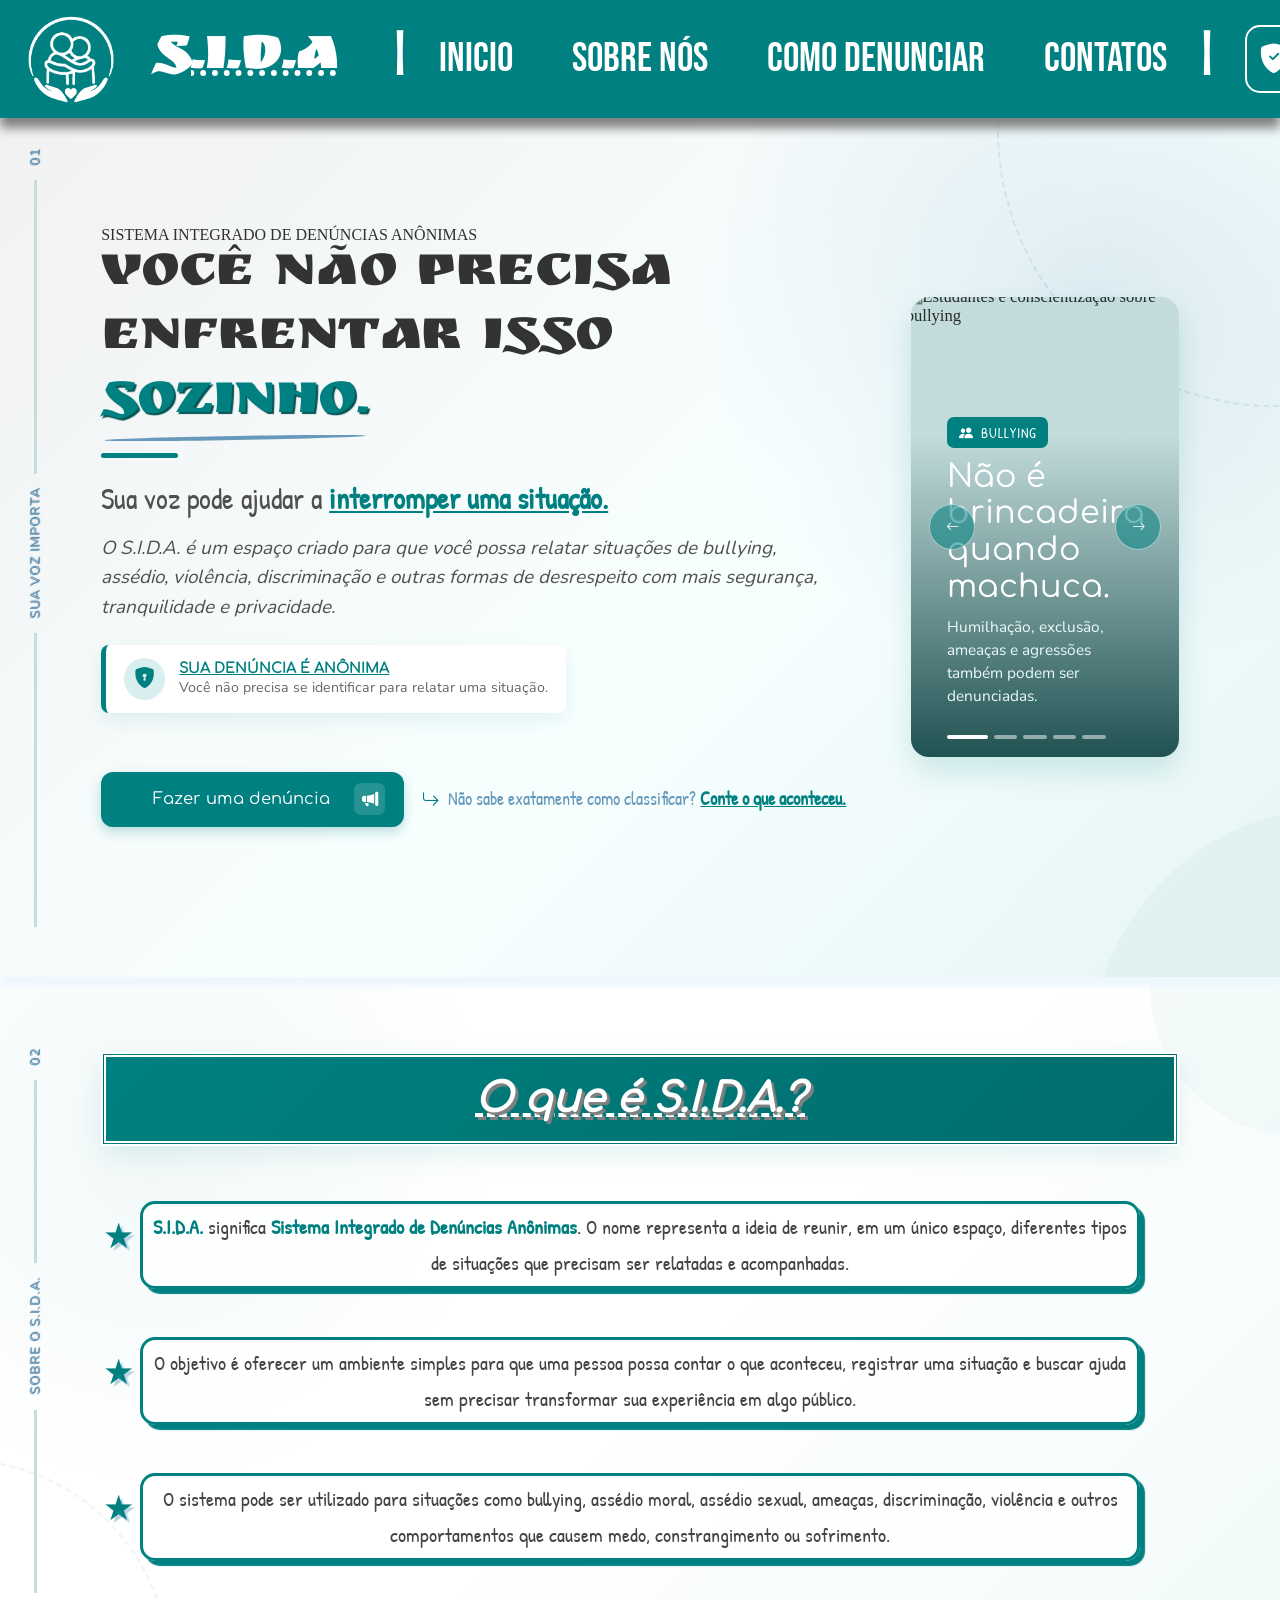
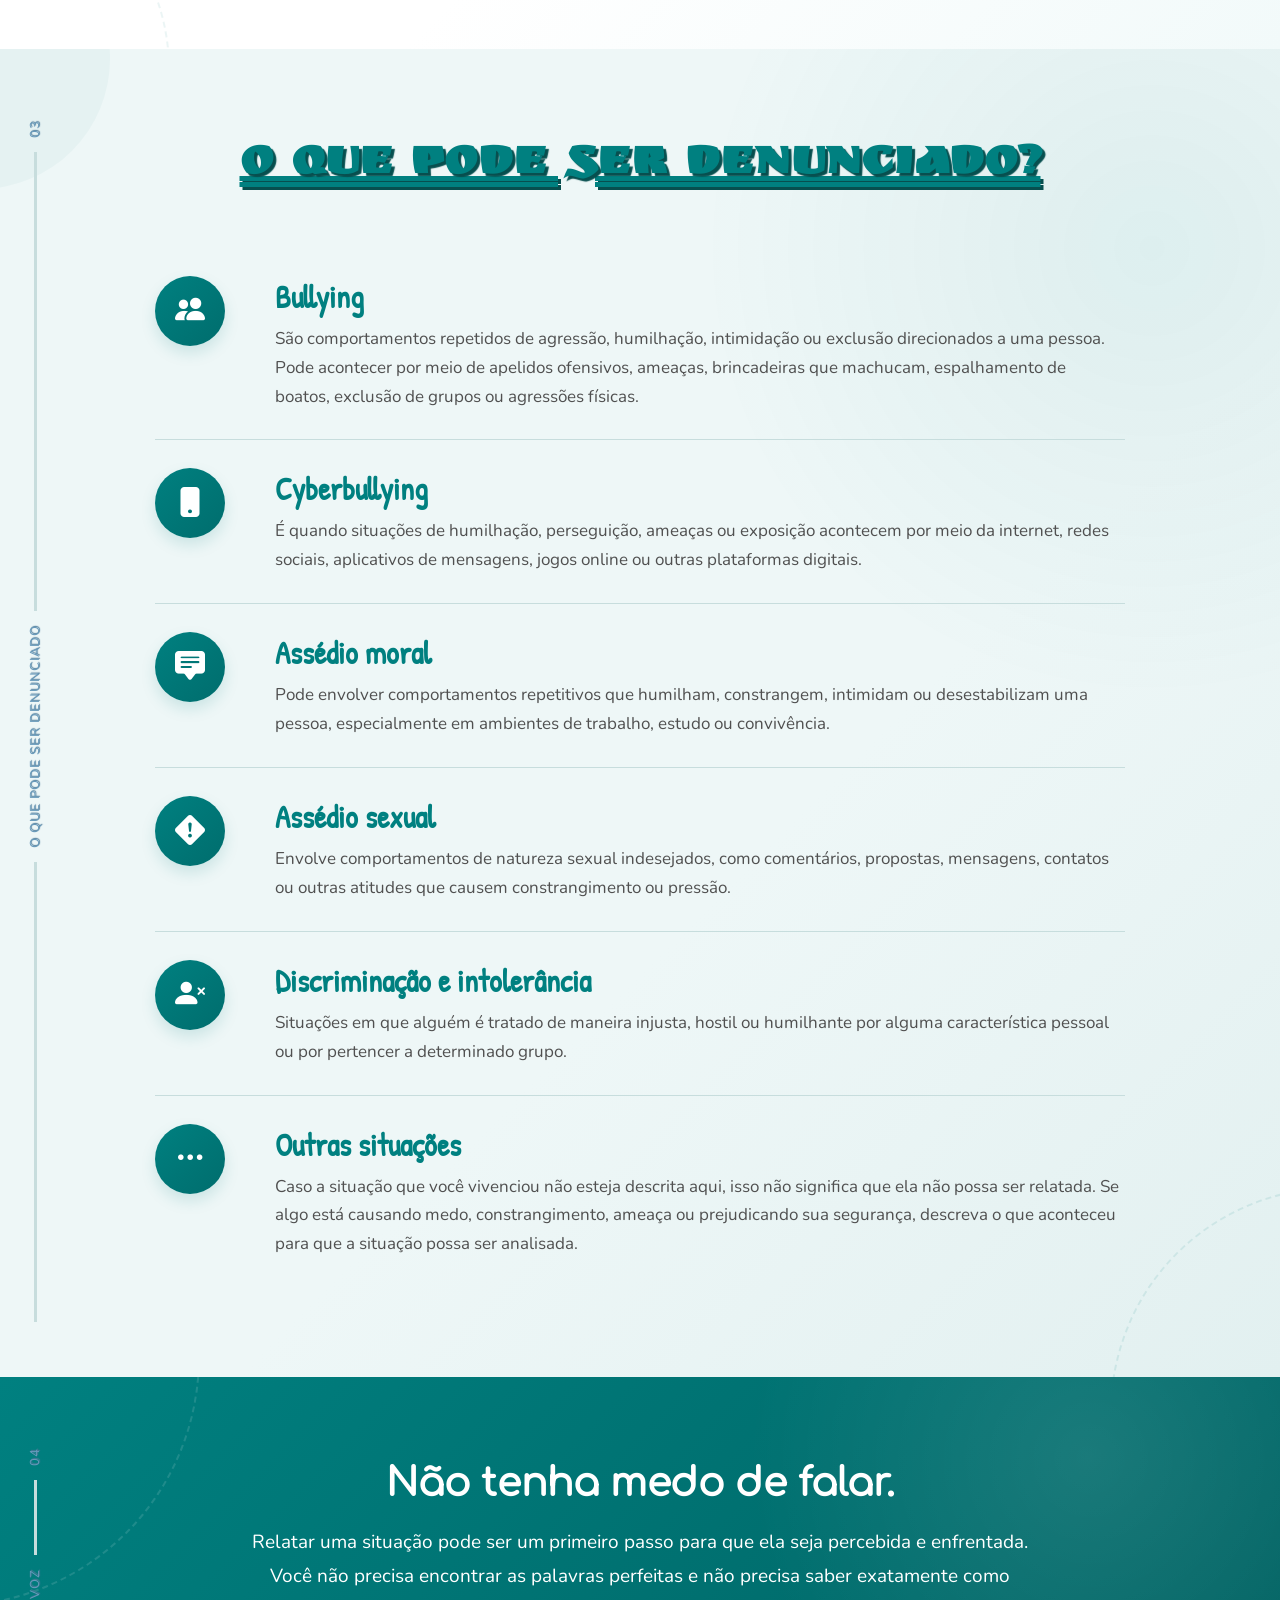
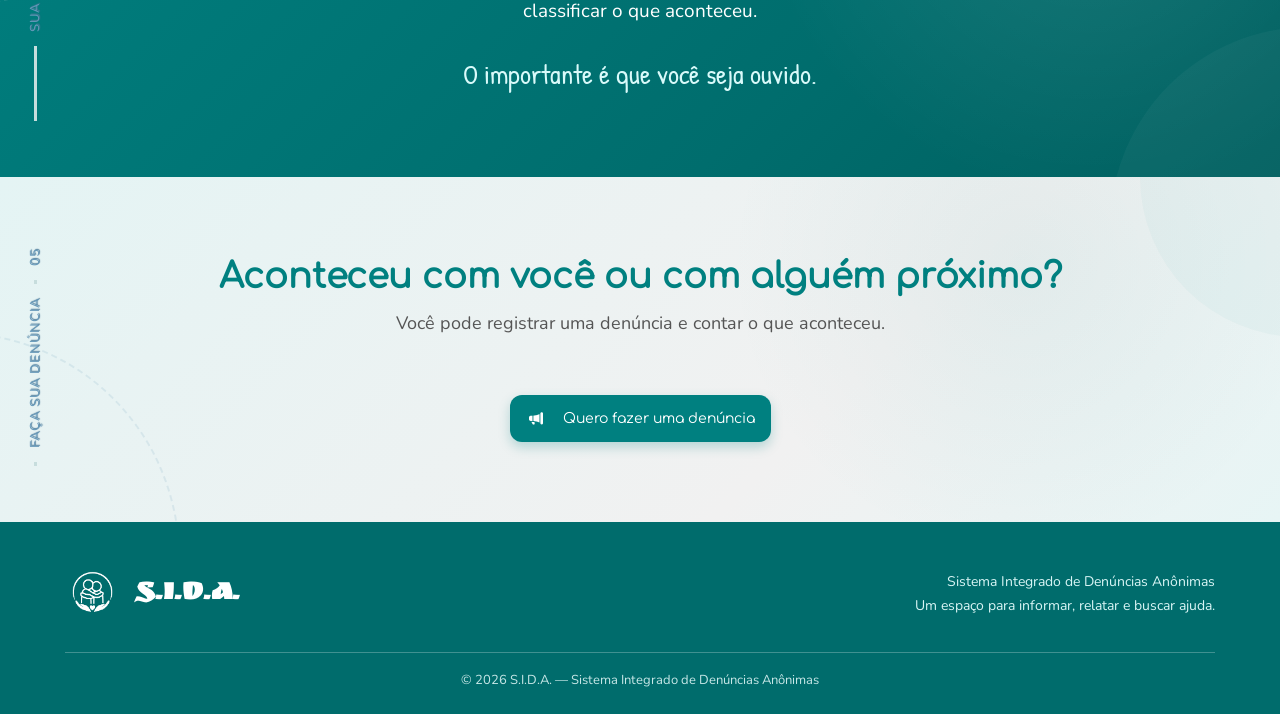
==== bullying/index.html @ 1b824356 "começando a deixar responsivo" ====
<!DOCTYPE html>
<html lang="pt-br">

    <head>
        <meta charset="UTF-8">
        <meta name="viewport" content="width=device-width, initial-scale=1.0">
        <title>S.I.D.A. | Sistema Integrado de Denúncias Anônimas</title>

        <link rel="stylesheet" href="https://cdn.jsdelivr.net/npm/bootstrap-icons@1.13.1/font/bootstrap-icons.min.css">
        <link rel="stylesheet" href="https://cdnjs.cloudflare.com/ajax/libs/animate.css/4.1.1/animate.min.css">
        <link rel="stylesheet" href="style.css">
    </head>

    <body>

        <header>
            <div id="logo_auxiliar">
                <img id="logo" src="assets/logo_branca.png" alt="logo">
            </div>
            <h1 id="nome">S.I.D.A</h1>
            <div id="botoes_auxiliar">
                <h1>|</h1>
                <div id="botoes">
                    <button onclick="abrir_inicio()">Inicio</button>
                    <button onclick="abrir_sobre_nos()">Sobre nós</button>
                    <button onclick="abrir_como_denunciar()">Como denunciar</button>
                    <button onclick="abrir_contatos()">Contatos</button>
                </div>
                <h1>|</h1>
                <div id="botao_denuncia">
                    <i class="bi bi-shield-fill-check"></i>
                    <div onclick="denuncia()">Fazer denuncia</div>
                </div>
            </div>

        </header>
        <main id="main">
            <section id="inicio">
                <div class="linha_lateral_inicio">
                    <span>01</span>
                    <div></div>
                    <span>SUA VOZ IMPORTA</span>
                    <div></div>
                </div>

                <div class="container">
                    <div class="inicio_conteudo">
                        <div class="inicio_texto animate__animated animate__fadeInLeft">
                            <div class="inicio_marcador">
                                <span class="marcador_ponto"></span>
                                <span>SISTEMA INTEGRADO DE DENÚNCIAS ANÔNIMAS</span>
                            </div>

                            <h2> Você não precisa <br> enfrentar isso <span>sozinho.</span></h2>

                            <div class="inicio_linha"></div>

                            <h1>Sua voz pode ajudar a <strong>interromper uma situação.</strong>
                            </h1>

                            <p>
                                O S.I.D.A. é um espaço criado para que você possa
                                relatar situações de bullying, assédio, violência,
                                discriminação e outras formas de desrespeito com
                                mais segurança, tranquilidade e privacidade.
                            </p>

                            <div class="aviso_anonimato">

                                <div class="aviso_icone">
                                    <i class="bi bi-shield-lock-fill"></i>
                                </div>

                                <div class="aviso_texto">

                                    <strong>
                                        SUA DENÚNCIA É ANÔNIMA
                                    </strong>

                                    <span> Você não precisa se identificar para relatar uma situação.
                                    </span>

                                </div>

                            </div>

                            <div class="acoes_inicio">

                                <button class="botao_principal_inicio" onclick="denuncia()">
                                    <span>Fazer uma denúncia</span>
                                    <i class="bi bi-megaphone-fill"></i>
                                </button>

                                <div class="inicio_frase">

                                    <i class="bi bi-arrow-return-right"></i>

                                    <span>
                                        Não sabe exatamente como classificar?
                                        <b>Conte o que aconteceu.</b>
                                    </span>

                                </div>

                                <!-- <button class="botao_secundario_inicio" onclick="abrir_login()">
                                    <i class="bi bi-box-arrow-in-right"></i>
                                    Entrar
                                </button>

                                <button class="botao_secundario_inicio" onclick="abrir_cadastro()">
                                    <i class="bi bi-person-plus-fill"></i>
                                    Criar conta
                                </button> -->

                            </div>

                        </div>

                        <div class="inicio_visual animate__animated animate__fadeInRight">

                            <div class="inicio_carrossel">

                                <div class="carrossel_imagem">

                                    <div class="slide ativo">

                                        <img
                                            src="https://images.pexels.com/photos/6936393/pexels-photo-6936393.jpeg?auto=compress&cs=tinysrgb&w=1400"
                                            alt="Estudantes e conscientização sobre bullying">

                                        <div class="slide_sombra"></div>

                                        <div class="slide_conteudo">

                                            <span class="slide_categoria">
                                                <i class="bi bi-people-fill"></i>
                                                BULLYING
                                            </span>

                                            <h3>
                                                Não é brincadeira
                                                quando machuca.
                                            </h3>

                                            <p>
                                                Humilhação, exclusão, ameaças e
                                                agressões também podem ser denunciadas.
                                            </p>

                                        </div>

                                    </div>

                                    <div class="slide">

                                        <img
                                            src="https://images.pexels.com/photos/4100657/pexels-photo-4100657.jpeg?auto=compress&cs=tinysrgb&w=1400"
                                            alt="Pessoa utilizando celular">

                                        <div class="slide_sombra"></div>

                                        <div class="slide_conteudo">

                                            <span class="slide_categoria">
                                                <i class="bi bi-phone-fill"></i>
                                                CYBERBULLYING
                                            </span>

                                            <h3>
                                                O que acontece online
                                                também importa.
                                            </h3>

                                            <p>
                                                A internet não transforma agressão
                                                em brincadeira.
                                            </p>

                                        </div>

                                    </div>

                                    <div class="slide">

                                        <img
                                            src="https://images.pexels.com/photos/7640808/pexels-photo-7640808.jpeg?auto=compress&cs=tinysrgb&w=1400"
                                            alt="Pessoa segurando mensagem de ajuda">

                                        <div class="slide_sombra"></div>

                                        <div class="slide_conteudo">

                                            <span class="slide_categoria">
                                                <i class="bi bi-chat-square-text-fill"></i>
                                                ASSÉDIO
                                            </span>

                                            <h3>
                                                Você não precisa suportar
                                                isso em silêncio.
                                            </h3>

                                            <p>
                                                Constrangimento, intimidação e abuso
                                                também precisam ser ouvidos.
                                            </p>

                                        </div>

                                    </div>

                                    <div class="slide">

                                        <img
                                            src="https://images.pexels.com/photos/7640730/pexels-photo-7640730.jpeg?auto=compress&cs=tinysrgb&w=1400"
                                            alt="Pessoa em situação de intimidação">

                                        <div class="slide_sombra"></div>

                                        <div class="slide_conteudo">

                                            <span class="slide_categoria">
                                                <i class="bi bi-person-x-fill"></i>
                                                DISCRIMINAÇÃO
                                            </span>

                                            <h3>
                                                Ser diferente nunca deveria
                                                ser motivo de violência.
                                            </h3>

                                            <p>
                                                Preconceito, exclusão e tratamento
                                                injusto também podem ser relatados.
                                            </p>

                                        </div>

                                    </div>

                                    <div class="slide">

                                        <img
                                            src="https://images.pexels.com/photos/7640497/pexels-photo-7640497.jpeg?auto=compress&cs=tinysrgb&w=1400"
                                            alt="Pessoa em situação de intimidação">

                                        <div class="slide_sombra"></div>

                                        <div class="slide_conteudo">

                                            <span class="slide_categoria">
                                                <i class="bi bi-megaphone-fill"></i>
                                                SUA VOZ
                                            </span>

                                            <h3>
                                                Falar pode ser o começo
                                                da mudança.
                                            </h3>

                                            <p>
                                                Você não precisa saber o nome da situação.
                                                Apenas conte.
                                            </p>

                                        </div>

                                    </div>

                                    <button
                                        class="carrossel_seta carrossel_anterior"
                                        onclick="mudarSlide(-1)">

                                        <i class="bi bi-arrow-left"></i>

                                    </button>

                                    <button
                                        class="carrossel_seta carrossel_proximo"
                                        onclick="mudarSlide(1)">

                                        <i class="bi bi-arrow-right"></i>

                                    </button>

                                    <div class="carrossel_indicadores">

                                        <button
                                            class="indicador ativo"
                                            onclick="irParaSlide(0)">
                                        </button>

                                        <button
                                            class="indicador"
                                            onclick="irParaSlide(1)">
                                        </button>

                                        <button
                                            class="indicador"
                                            onclick="irParaSlide(2)">
                                        </button>

                                        <button
                                            class="indicador"
                                            onclick="irParaSlide(3)">
                                        </button>

                                        <button
                                            class="indicador"
                                            onclick="irParaSlide(4)">
                                        </button>

                                    </div>

                                </div>

                                

                            </div>

                        </div>

                    </div>

                </div>

            </section>

            <section id="o_que_e" class="animar-scroll">

                <div class="linha_lateral secao_linha_02">
                    <span>02</span>
                    <div></div>
                    <span>SOBRE O S.I.D.A.</span>
                    <div></div>
                </div>

                <div class="container">

                    <div class="titulo_secao">

                        <small>Antes de denunciar</small>

                        <h2>O que é S.I.D.A.?</h2>

                        <p>
                            Entenda o significado do nome e a proposta do sistema.
                        </p>

                    </div>

                    <div class="sida_conteudo">

                        <div class="sida_texto" >

                            <p class="animar-scroll">
                                <strong>S.I.D.A.</strong> significa
                                <strong>Sistema Integrado de Denúncias Anônimas</strong>.
                                O nome representa a ideia de reunir, em um único
                                espaço, diferentes tipos de situações que precisam
                                ser relatadas e acompanhadas.
                            </p>

                            <p class="animar-scroll">
                                O objetivo é oferecer um ambiente simples para que
                                uma pessoa possa contar o que aconteceu, registrar
                                uma situação e buscar ajuda sem precisar transformar
                                sua experiência em algo público.
                            </p>

                            <p class="animar-scroll">
                                O sistema pode ser utilizado para situações como
                                bullying, assédio moral, assédio sexual, ameaças,
                                discriminação, violência e outros comportamentos
                                que causem medo, constrangimento ou sofrimento.
                            </p>

                        </div>

                    </div>

                </div>

            </section>

            <section id="entenda" class="animar-scroll">

                <div class="linha_lateral secao_linha_03">
                    <span>03</span>
                    <div></div>
                    <span>O QUE PODE SER DENUNCIADO</span>
                    <div></div>
                </div>


                <div class="container">

                    <div class="titulo_secao">

                        <small>Informação também é proteção</small>

                        <h2>O que pode ser denunciado?</h2>

                        <p>
                            Nem sempre é fácil identificar quando uma situação
                            ultrapassou os limites. Conhecer alguns exemplos pode
                            ajudar.
                        </p>

                    </div>

                    <div id="assuntos">

                        <div class="assunto" class="animar-scroll">

                            <div class="icone_assunto">
                                <i class="bi bi-people-fill"></i>
                            </div>

                            <div>

                                <h3>Bullying</h3>
                                <p>
                                    São comportamentos repetidos de agressão,
                                    humilhação, intimidação ou exclusão direcionados
                                    a uma pessoa. Pode acontecer por meio de apelidos
                                    ofensivos, ameaças, brincadeiras que machucam,
                                    espalhamento de boatos, exclusão de grupos ou
                                    agressões físicas.
                                </p>

                            </div>

                        </div>

                        <div class="assunto" class="animar-scroll">

                            <div class="icone_assunto">
                                <i class="bi bi-phone-fill"></i>
                            </div>

                            <div>

                                <h3>Cyberbullying</h3>

                                <p>
                                    É quando situações de humilhação, perseguição,
                                    ameaças ou exposição acontecem por meio da internet,
                                    redes sociais, aplicativos de mensagens, jogos
                                    online ou outras plataformas digitais.
                                </p>

                            </div>

                        </div>

                        <div class="assunto" class="animar-scroll">

                            <div class="icone_assunto">
                                <i class="bi bi-chat-square-text-fill"></i>
                            </div>

                            <div>

                                <h3>Assédio moral</h3>

                                <p>
                                    Pode envolver comportamentos repetitivos que
                                    humilham, constrangem, intimidam ou desestabilizam
                                    uma pessoa, especialmente em ambientes de trabalho,
                                    estudo ou convivência.
                                </p>

                            </div>

                        </div>

                        <div class="assunto" class="animar-scroll">

                            <div class="icone_assunto">
                                <i class="bi bi-exclamation-diamond-fill"></i>
                            </div>

                            <div>

                                <h3>Assédio sexual</h3>

                                <p>
                                    Envolve comportamentos de natureza sexual
                                    indesejados, como comentários, propostas,
                                    mensagens, contatos ou outras atitudes que
                                    causem constrangimento ou pressão.
                                </p>

                            </div>

                        </div>

                        <div class="assunto" class="animar-scroll">

                            <div class="icone_assunto">
                                <i class="bi bi-person-x-fill"></i>
                            </div>

                            <div>

                                <h3>Discriminação e intolerância</h3>

                                <p>
                                    Situações em que alguém é tratado de maneira
                                    injusta, hostil ou humilhante por alguma
                                    característica pessoal ou por pertencer a
                                    determinado grupo.
                                </p>

                            </div>

                        </div>

                        <div class="assunto" class="animar-scroll">

                            <div class="icone_assunto">
                                <i class="bi bi-three-dots"></i>
                            </div>

                            <div>

                                <h3>Outras situações</h3>

                                <p>
                                    Caso a situação que você vivenciou não esteja
                                    descrita aqui, isso não significa que ela não
                                    possa ser relatada. Se algo está causando medo,
                                    constrangimento, ameaça ou prejudicando sua
                                    segurança, descreva o que aconteceu para que
                                    a situação possa ser analisada.
                                </p>

                            </div>

                        </div>

                    </div>

                </div>

            </section>

            <section id="sua_voz" class="animar-scroll">

                <div class="linha_lateral secao_linha_04">
                    <span>04</span>
                    <div></div>
                    <span>SUA VOZ</span>
                    <div></div>
                </div>


                <div class="container">

                    <h2>Não tenha medo de falar.</h2>

                    <p>
                        Relatar uma situação pode ser um primeiro passo para que
                        ela seja percebida e enfrentada. Você não precisa encontrar
                        as palavras perfeitas e não precisa saber exatamente como
                        classificar o que aconteceu.
                    </p>

                    <div class="frase_destaque">
                        O importante é que você seja ouvido.
                    </div>

                </div>

            </section>

            <section id="final_inicio" class="animar-scroll">

                <div class="linha_lateral secao_linha_06">
                    <span>05</span>
                    <div></div>
                    <span>FAÇA SUA DENÚNCIA</span>
                    <div></div>
                </div>

                <div class="container">

                    <h2>
                        Aconteceu com você ou com alguém próximo?
                    </h2>

                    <p>
                        Você pode registrar uma denúncia e contar o que aconteceu.
                    </p>

                    <div id="auxiliar_botao_denuncia">

                        <button class="botao botao_denuncia" onclick="denuncia()">
                            <i class="bi bi-megaphone-fill"></i>
                            Quero fazer uma denúncia
                        </button>

                    </div>

                </div>

            </section>

        </main>

        <section id="sobre_nos" style="display: none;">

            <div id="sobre" class="animate__animated animate__fadeIn">

                <div class="sobre_linha_lateral">
                    <span>01</span>
                    <div></div>
                    <span>QUEM SOMOS</span>
                    <div></div>
                </div>

                <div class="container sobre_manifesto">

                    <div class="sobre_tag">
                        <span></span>
                        A EQUIPE POR TRÁS DO S.I.D.A.
                        <span></span>
                    </div>

                    <h2 class="sobre_manifesto_titulo">
                        Escolhemos
                        <em>ouvir</em>
                        primeiro,
                        <br>
                        julgar
                        <em>nunca.</em>
                    </h2>

                    <p class="sobre_assinatura">
                        toda história merece ser ouvida.
                    </p>

                    <p class="sobre_texto_corpo">
                        A equipe S.I.D.A. é um grupo dedicado ao combate ao bullying,
                        assédio, discriminação e outras formas de violência, buscando
                        proporcionar um espaço seguro, acolhedor e anônimo para que
                        qualquer pessoa possa denunciar essas situações e buscar ajuda.
                    </p>

                    <div class="sobre_rodape">

                        <div class="sobre_item">
                            <i class="bi bi-incognito"></i>
                            <span>Anônimo</span>
                        </div>

                        <div class="sobre_divisor"></div>

                        <div class="sobre_item">
                            <i class="bi bi-shield-lock-fill"></i>
                            <span>Seguro</span>
                        </div>

                        <div class="sobre_divisor"></div>

                        <div class="sobre_item">
                            <i class="bi bi-heart-fill"></i>
                            <span>Sem julgamentos</span>
                        </div>

                    </div>

                </div>

            </div>

            <div id="sobre_motivo" class="animar-scroll">

                <div class="sobre_linha_lateral">
                    <span>02</span>
                    <div></div>
                    <span>NOSSO PROPÓSITO</span>
                    <div></div>
                </div>

                <div class="container">

                    <h2>Por que criamos o S.I.D.A.?</h2>

                    <p>
                        Criamos o S.I.D.A. com o objetivo de oferecer um espaço seguro e
                        acessível para pessoas que enfrentam ou presenciam situações de
                        bullying, assédio, discriminação e outras formas de violência.
                        Acreditamos que ninguém deve passar por essas situações em
                        silêncio ou sentir medo de denunciar.
                    </p>

                    <p>
                        Por meio do anonimato e da segurança, buscamos incentivar as
                        pessoas a relatarem o que aconteceu, além de promover a
                        conscientização, o respeito e a empatia.
                    </p>

                    <div class="sobre_frase">
                        <i class="bi bi-quote"></i>
                        Nosso propósito é ajudar a construir um ambiente onde todos
                        possam se sentir ouvidos, respeitados e protegidos.
                    </div>

                </div>

            </div>

            <div id="sobre_como" class="animar-scroll">

                <div class="sobre_linha_lateral">
                    <span>03</span>
                    <div></div>
                    <span>PASSO A PASSO</span>
                    <div></div>
                </div>

                <div class="container">

                    <div class="sobre_titulo">
                        <small>Passo a passo</small>
                        <h2>Como funciona o S.I.D.A.?</h2>
                        <p>
                            O sistema foi pensado para ser simples, direto e seguro
                            do início ao fim.
                        </p>
                    </div>

                    <div class="sobre_linha_tempo">

                        <div class="sobre_etapa">
                            <div class="sobre_etapa_numero">01</div>
                            <i class="bi bi-pencil-square"></i>
                            <h3>Você relata</h3>
                            <p>
                                Preenche um formulário contando o que aconteceu,
                                sem precisar se identificar.
                            </p>
                        </div>

                        <div class="sobre_etapa">
                            <div class="sobre_etapa_numero">02</div>
                            <i class="bi bi-send-check-fill"></i>
                            <h3>Enviamos com segurança</h3>
                            <p>
                                A denúncia é registrada de forma anônima
                                e protegida.
                            </p>
                        </div>

                        <div class="sobre_etapa">
                            <div class="sobre_etapa_numero">03</div>
                            <i class="bi bi-search"></i>
                            <h3>A equipe analisa</h3>
                            <p>
                                Cada caso é avaliado com cuidado pela equipe
                                responsável.
                            </p>
                        </div>

                        <div class="sobre_etapa">
                            <div class="sobre_etapa_numero">04</div>
                            <i class="bi bi-shield-check"></i>
                            <h3>Medidas são tomadas</h3>
                            <p>
                                Buscamos garantir a segurança e o bem-estar
                                de quem denunciou.
                            </p>
                        </div>

                    </div>

                </div>

            </div>

            <div id="sobre_valores" class="animar-scroll">

                <div class="sobre_valores_titulo">
                    <span>NOSSOS PILARES</span>
                </div>

                <div class="sobre_carrossel_valores">

                    <div class="sobre_valores_trilho">

                        <div class="sobre_valor"><i class="bi bi-incognito"></i>Anonimato garantido</div>
                        <div class="sobre_valor"><i class="bi bi-heart-fill"></i>Acolhimento sem julgamento</div>
                        <div class="sobre_valor"><i class="bi bi-lock-fill"></i>Sigilo em cada etapa</div>
                        <div class="sobre_valor"><i class="bi bi-emoji-smile-fill"></i>Empatia de verdade</div>
                        <div class="sobre_valor"><i class="bi bi-check-circle-fill"></i>Ação responsável</div>
                        <div class="sobre_valor"><i class="bi bi-people-fill"></i>Respeito por quem denuncia</div>

                        <div class="sobre_valor" aria-hidden="true"><i class="bi bi-incognito"></i>Anonimato garantido</div>
                        <div class="sobre_valor" aria-hidden="true"><i class="bi bi-heart-fill"></i>Acolhimento sem julgamento</div>
                        <div class="sobre_valor" aria-hidden="true"><i class="bi bi-lock-fill"></i>Sigilo em cada etapa</div>
                        <div class="sobre_valor" aria-hidden="true"><i class="bi bi-emoji-smile-fill"></i>Empatia de verdade</div>
                        <div class="sobre_valor" aria-hidden="true"><i class="bi bi-check-circle-fill"></i>Ação responsável</div>
                        <div class="sobre_valor" aria-hidden="true"><i class="bi bi-people-fill"></i>Respeito por quem denuncia</div>

                    </div>

                </div>

            </div>

            <div id="sobre_final" class="animar-scroll">

                <div class="container sobre_final_conteudo">

                    <div class="sobre_final_texto">
                        <h2>Quer saber como denunciar?</h2>
                        <p>
                            Se quiser saber como fazer uma denúncia, você pode
                            acessar a nossa página de como denunciar.
                        </p>
                    </div>

                    <button class="sobre_botao_denunciar" onclick="abrir_como_denunciar()">
                        Ver como denunciar
                        <i class="bi bi-arrow-right"></i>
                    </button>

                </div>

            </div>

        </section>

        <section id="como_denunciar" style="display: none;">

            <div class="denuncia_linha_lateral">
                <span>PASSO A PASSO</span>
                <div></div>
                <span>S.I.D.A.</span>
            </div>

            <div class="denuncia_fundo_numero">?</div>

            <div id="denuncia_intro" class="animate__animated animate__fadeIn">

                <div class="container denuncia_intro_conteudo">

                    <div class="denuncia_tag">
                        <span></span>
                        COMO DENUNCIAR
                        <span></span>
                    </div>

                    <h2 class="denuncia_titulo">
                        Fazer uma denúncia é mais
                        <em>simples</em>
                        do que parece.
                    </h2>

                    <p class="denuncia_subtitulo">
                        Preparamos um passo a passo para você saber exatamente o que
                        esperar ao relatar uma situação pelo S.I.D.A. — do primeiro
                        clique até o encaminhamento do seu caso.
                    </p>

                    <div class="denuncia_privacidade">

                        <i class="bi bi-shield-lock-fill"></i>

                        <span>
                            <strong>Você está em um espaço seguro:</strong>
                            em nenhuma etapa do processo é obrigatório informar
                            seu nome ou qualquer dado pessoal.
                        </span>

                    </div>

                </div>

            </div>

            <div id="denuncia_etapas" class="animar-scroll">

                <div class="container">

                    <div class="denuncia_etapa">

                        <div class="denuncia_etapa_imagem">
                            <span class="denuncia_etapa_tag">Etapa 1 de 4</span>
                            <span class="denuncia_etapa_legenda">Aqui vai ficar uma foto do lugar de denuncia!</span>
                        </div>

                        <div class="denuncia_etapa_texto">
                            <div class="denuncia_etapa_numero">01</div>
                            <h3>Acesse o botão "Fazer denúncia"</h3>
                            <p>
                                Ele fica sempre visível no topo do site. Basta clicar
                                nele para abrir o formulário, em qualquer página em
                                que você estiver navegando.
                            </p>
                        </div>

                    </div>

                    <div class="denuncia_etapa inverter">

                        <div class="denuncia_etapa_imagem">
                            <span class="denuncia_etapa_tag">Etapa 2 de 4</span>
                            <span class="denuncia_etapa_legenda">idem</span>
                        </div>

                        <div class="denuncia_etapa_texto">
                            <div class="denuncia_etapa_numero">02</div>
                            <h3>Conte o que aconteceu</h3>
                            <p>
                                Preencha os campos com o máximo de detalhes que você
                                se sentir confortável em compartilhar: o que houve,
                                quando e onde. Você decide o quanto contar, e não
                                precisa se identificar em nenhum momento.
                            </p>
                        </div>

                    </div>

                    <div class="denuncia_etapa">

                        <div class="denuncia_etapa_imagem">
                            <span class="denuncia_etapa_tag">Etapa 3 de 4</span>
                            <span class="denuncia_etapa_legenda">idem</span>
                        </div>

                        <div class="denuncia_etapa_texto">
                            <div class="denuncia_etapa_numero">03</div>
                            <h3>Revise e envie</h3>
                            <p>
                                Confira as informações preenchidas e envie a
                                denúncia. A partir desse momento, ela é registrada
                                de forma sigilosa dentro do sistema.
                            </p>
                        </div>

                    </div>

                    <div class="denuncia_etapa inverter">

                        <div class="denuncia_etapa_imagem">
                            <span class="denuncia_etapa_tag">Etapa 4 de 4</span>
                            <span class="denuncia_etapa_legenda">idem</span>
                        </div>

                        <div class="denuncia_etapa_texto">
                            <div class="denuncia_etapa_numero">04</div>
                            <h3>Acompanhamento pela equipe responsável</h3>
                            <p>
                                Sua denúncia é encaminhada aos órgãos e responsáveis
                                competentes, que irão analisar o caso com cuidado e
                                buscar as medidas necessárias para te ajudar.
                            </p>
                        </div>

                    </div>

                </div>

            </div>

            <div id="denuncia_dicas" class="animar-scroll">

                <div class="container">

                    <div class="denuncia_dicas_titulo">
                        <h2>O que ajuda a fortalecer sua denúncia</h2>
                        <p>
                            Nenhum destes itens é obrigatório, mas, se você tiver
                            essas informações, elas facilitam a análise do seu caso.
                        </p>
                    </div>

                    <div class="denuncia_dicas_grade">

                        <div class="denuncia_dica">
                            <i class="bi bi-calendar-event"></i>
                            <span>Data e horário aproximados de quando aconteceu</span>
                        </div>

                        <div class="denuncia_dica">
                            <i class="bi bi-geo-alt-fill"></i>
                            <span>Local onde a situação ocorreu</span>
                        </div>

                        <div class="denuncia_dica">
                            <i class="bi bi-people-fill"></i>
                            <span>Pessoas envolvidas, se você souber identificá-las</span>
                        </div>

                        <div class="denuncia_dica">
                            <i class="bi bi-camera-fill"></i>
                            <span>Prints, mensagens ou outras evidências, se existirem</span>
                        </div>

                    </div>

                </div>

            </div>

            <div id="denuncia_final" class="animar-scroll">

                <div class="container denuncia_final_conteudo">

                    <div class="denuncia_final_texto">
                        <h2>Pronto para começar?</h2>
                        <p>Leva poucos minutos, e você pode parar quando quiser.</p>
                    </div>

                    <button class="denuncia_botao"  onclick="denuncia()">
                        Quero fazer minha denúncia
                        <i class="bi bi-arrow-right"></i>
                    </button>

                </div>

            </div>

        </section>

        <section id="contatos" style="display: none;">

            <div id="contatos_topo" class="animate__animated animate__fadeIn">

                <div class="contatos_linha_lateral">
                    <span>01</span>
                    <div></div>
                    <span>REDE DE APOIO</span>
                    <div></div>
                </div>

                <div class="contatos_fundo_numero">
                    <i class="bi bi-telephone-fill"></i>
                </div>

                <div class="container contatos_topo_conteudo">

                    <div class="contatos_tag">
                        <span></span>
                        VOCÊ NÃO PRECISA RESOLVER ISSO SOZINHO
                        <span></span>
                    </div>

                    <h2 class="contatos_titulo">
                        Outros canais que
                        <em>também</em>
                        podem te ajudar.
                    </h2>

                    <p class="contatos_subtitulo">
                        Além do S.I.D.A., existem serviços públicos gratuitos
                        e sigilosos para diferentes tipos de situação, do
                        acolhimento e orientação até casos mais graves. Guarde
                        estes contatos: eles podem fazer diferença para você
                        ou para alguém que você conhece.
                    </p>

                </div>

            </div>

            <div id="contatos_numeros" class="animar-scroll">

                <div class="container">

                    <div class="contatos_numeros_cabecalho">
                        <small>Guarde estes contatos</small>
                        <h3>Telefones importantes</h3>
                        <p>
                            Serviços públicos gratuitos para diferentes tipos
                            de situação. Ligue sempre que precisar.
                        </p>
                    </div>

                    <div id="contatos_lista">

                        <div class="contato_numero">

                            <div class="contato_numero_digito">100</div>

                            <div>
                                <h4>Direitos Humanos</h4>
                                <p>
                                    Disque Direitos Humanos. Recebe relatos de
                                    racismo, homofobia, violência contra
                                    crianças, idosos e pessoas com deficiência.
                                </p>
                            </div>

                        </div>

                        <div class="contato_numero">

                            <div class="contato_numero_digito">180</div>

                            <div>
                                <h4>Central da Mulher</h4>
                                <p>
                                    Atendimento a mulheres em situação de
                                    violência doméstica, assédio ou
                                    discriminação, com orientação sigilosa.
                                </p>
                            </div>

                        </div>

                        <div class="contato_numero">

                            <div class="contato_numero_digito">181</div>

                            <div>
                                <h4>Disque Denúncia</h4>
                                <p>
                                    Canal para relatar crimes de forma
                                    anônima, sem a necessidade de se
                                    identificar durante a ligação.
                                </p>
                            </div>

                        </div>

                        <div class="contato_numero">

                            <div class="contato_numero_digito">188</div>

                            <div>
                                <h4>CVV</h4>
                                <p>
                                    Centro de Valorização da Vida. Apoio
                                    emocional e escuta gratuita, 24h por dia,
                                    para quem precisa desabafar.
                                </p>
                            </div>

                        </div>

                    </div>

                </div>

            </div>

            <!-- <div id="contatos_final" class="animar-scroll">

                <div class="container contatos_final_conteudo">

                    <div class="contatos_final_texto">
                        <h2>Você não está sozinho nessa.</h2>
                        <p>
                            Denunciar pelo S.I.D.A. é um passo. Cuidar de você
                            é outro. Os dois importam.
                        </p>
                    </div>

                    <button class="contatos_botao" onclick="fazerDenuncia()">
                        Fazer uma denúncia
                        <i class="bi bi-shield-fill-check"></i>
                    </button>

                </div> -->

            <!-- </div> -->

        </section>

        <footer>

            <div class="footer_conteudo">

                <div class="footer_logo">

                    <img src="assets/logo_branca.png" alt="Logo S.I.D.A.">

                    <h3>S.I.D.A.</h3>

                </div>

                <div class="footer_info">

                    <p>
                        Sistema Integrado de Denúncias Anônimas
                    </p>

                    <p>
                        Um espaço para informar, relatar e buscar ajuda.
                    </p>

                </div>

            </div>

            <div class="footer_linha"></div>

            <p class="copyright">
                © 2026 S.I.D.A. — Sistema Integrado de Denúncias Anônimas
            </p>

        </footer>

        <script src="script.js"></script>

    </body>

</html>
---- bullying/style.css ----
@font-face {
    font-family: 'Roboto';
    src: url("assets/Roboto_Slab/static/RobotoSlab-Regular.ttf");
}

@font-face {
    font-family: "bebas";
    src: url("assets/Bebas_Neue/BebasNeue-Regular.ttf");
}

@font-face {
    font-family: "comfortaa";
    src: url("assets/Comfortaa/static/Comfortaa-Regular.ttf");
}

@font-face {
    font-family: "handlee";
    src: url("assets/Handlee/Handlee-Regular.ttf");
}

@font-face {
    font-family: "nunito";
    src: url("assets/Nunito/static/Nunito-Regular.ttf");
}

@font-face {
    font-family: "patrick";
    src: url("assets/Patrick_Hand/PatrickHand-Regular.ttf");
}

@font-face {
    font-family: "ruslan";
    src: url("assets/Ruslan_Display/RuslanDisplay-Regular.ttf");
}

*,
*::before,
*::after {
    margin: 0;
    padding: 0;
    box-sizing: border-box;
}

html {
    scroll-behavior: smooth;
}

body {
    width: 100%;
    min-height: 100vh;
    background: #f1f1f1;
    color: #303030;
    overflow-x: hidden;
}

header {
    background: #008080;
    width: 100%;
    /* height: 100px; */
    height:calc(3.66vw + 7.9vh);
    display: flex;
    flex-direction: row;
    align-items: center;
    box-shadow: 0px 10px 10px grey;
    position: fixed;
    top: 0;
    left: 0;
    z-index: 10;
}

#logo_auxiliar {
    display: flex;
    align-items: center;
    justify-content: center;
    /* margin-left: 10px; */
    margin-left:calc(0.37vw + 0.79vh);
}

#logo {
    /* width: 75px;
    height: auto; */
    /* width: 100px; */
    width:calc(3.66vw + 7.9vh);
    height: auto;
    /* margin-top:10px; */
    margin-top:calc(0.37vw + 0.79vh);
}

#nome {
    /* margin-left: 20px; */
    margin-left:calc(0.73vw + 1.58vh);
    color: white;
    font-family: ruslan;
    /* font-size: 50px; */
    font-size:calc(1.83vw + 3.95vh);
    text-decoration: underline dotted;
    /* text-shadow:5px 5px 1px grey; */
}

#botoes_auxiliar {
    width: fit-content;
    height: fit-content;
    display: flex;
    align-items: center;
    justify-content: center;
    /* gap: 30px; */
    gap:calc(1.1vw + 2.37vh);
    /* margin-left: 50px; */
    margin-left:calc(1.83vw + 3.95vh);
}

#botoes_auxiliar h1 {
    font-family: "ruslan";
    color: white;
    /* font-size: 50px; */
    font-size:calc(1.83vw + 3.95vh);
}

#botoes {
    width: fit-content;
    height: fit-content;
    display: flex;
    align-items: center;
    /* gap: 50px; */
    gap: calc(1.83vw + 3.95vh);
}

#botoes button {
    /* font-size: 35px; */
    font-size:calc(1.28vw + 2.77vh);
    background: transparent;
    border: none;
    color: white;
    /* font-family: patrick; */
    font-family: bebas;
    cursor: pointer;
    transition: all 500ms ease;
    position: relative;
    white-space:nowrap;
}

#botoes button:hover {
    transform: scale(1.2);
}

#botoes button::before {
    content: "";
    position: absolute;
    width: 0px;
    background: white;
    left: 0;
    /* bottom: 5px; */
    bottom:calc(0.18vw + 0.4vh);
    /* height: 2px; */
    height:calc(0.073vw + 0.158vh);
    transition: all 500ms ease;
}

#botoes button:hover::before {
    width: 100%;
}

#botoes button:active {
    transform: scale(1);
}

#botoes button:focus {
    outline: none;
    transition: 100ms ease;
}

#botao_denuncia {
    width: fit-content;
    height: fit-content;
    display: flex;
    align-items: center;
    justify-content: center;
    /* gap: 10px; */
    /* gap:calc(0.37vw + 0.79vh); */
    gap:10px;
    color: white;
    /* font-size: 25px; */
    font-size:calc(0.91vw + 1.98vh);
    border: 2px solid;
    /* padding: 10px; */
    padding:calc(0.37vw + 0.79vh);
    border-radius: 15px;
    cursor: pointer;
    position: relative;
    font-family:nunito;
    white-space:nowrap;
    transition: transform 300ms ease;
}

#botao_denuncia:hover {
    transform: scale(1.1);
}

#botao_denuncia::before {
    content: "";
    width: 0px;
    position: absolute;
    background: white;
    /* height: 2px; */
    height:calc(0.073vw + 0.158vh);
    /* bottom: 10px; */
    bottom:calc(0.37vw + 0.79vh);
    transition: all 500ms ease;
}

#botao_denuncia:hover::before {
    width: 90%;
}

main {
    width: 100%;
    /* margin-top: 65px; */
    margin-top:calc(2.38vw + 5.14vh);
}

section {
    width: 100%;
    margin-top: 0px !important;
    position: relative;
    overflow: hidden;
}

.container {
    /* width:1150px;
    width:calc(42.1vw + 90.84vh); */
    width:84.19vw;
    /* width: min(1150px, 90%); */
    margin: auto;
}

#inicio {
    width: 100%;
    /* height: 633px; */
    height:100vh;
    /* height:calc(23.17vw + 50vh); */
    /* min-height: calc(100vh - 100px); */
    position: relative;
    display: flex;
    align-items: center;
    overflow: hidden;
    z-index: 2;
    background: radial-gradient(circle at 85% 25%, rgba(103, 153, 186, 0.18), transparent 30%), linear-gradient(135deg, #f1f1f1 0%, #f8ffff 55%, #e7f5f5 100%);
    box-shadow: 0 10px 5px aliceblue;

}

#inicio::before {
    content: "";
    position: absolute;
    /* width: 470px; */
    width:calc(17.21vw + 37.13vh);
    /* height: 470px; */
    height:calc(17.21vw + 37.13vh);
    /* right: -230px; */
    right:calc(-8.42vw - 18.17vh);
    top: -190px;
    top:calc(-6.96vw - 15.01vh);
    border-radius: 50%;
    border: 2px dashed rgba(103, 153, 186, 0.18);
}

#inicio::after {
    content: "";
    position: absolute;
    width: 500px;
    height: 500px;
    right: -310px;
    bottom: -330px;
    border-radius: 50%;
    background: rgba(0, 128, 128, 0.04);
}

.linha_lateral_inicio {
    position: absolute;
    /* left: 20px; */
    left:calc(0.73vw + 1.58vh);
    /* top: 60px; */
    top:calc(2.2vw + 4.74vh);
    /* bottom: 30px; */
    bottom:calc(1.1vw + 2.37vh);
    /* width: 20px; */
    width:calc(0.73vw + 1.58vh);
    display: flex;
    flex-direction: column;
    align-items: center;
    justify-content: space-between;
    z-index: 4;
}

.linha_lateral_inicio span {
    writing-mode: vertical-rl;
    transform: rotate(180deg);
    font-family: nunito;
    /* font-size: 11px; */
    font-size:calc(0.4vw + 0.87vh);
    letter-spacing: 1px;
    color: #6799ba;
    text-shadow: 1px 1px 1px #4a7998;
}

.linha_lateral_inicio div {
    /* width: 2px; */
    width:calc(0.073vw + 0.158vh);
    flex: 1;
    /* margin: 12px 0; */
    margin:calc(0.44vw + 0.95vh) 0;
    background: #c7dddd;
}

.linha_lateral {
    position: absolute;
    /* left: 20px; */
    left:calc(0.73vw + 1.58vh);
    /* top: 60px; */
    top:calc(2.2vw + 4.74vh);
    /* bottom: 35px; */
    bottom:calc(1.28vw + 2.77vh);
    /* width: 20px; */
    width:calc(0.73vw + 1.58vh);
    display: flex;
    flex-direction: column;
    align-items: center;
    justify-content: space-between;
    z-index: 5;
    pointer-events: none;
}

.linha_lateral span {
    writing-mode: vertical-rl;
    transform: rotate(180deg);
    font-family: nunito;
    /* font-size: 11px; */
    font-size:calc(0.4vw + 0.87vh);
    letter-spacing: 1px;
    color: #6799ba;
    text-shadow: 1px 1px 1px #4a7998;
    white-space: nowrap;
}

.linha_lateral div {
    /* width: 2px; */
    width:calc(0.073vw + 0.158vh);
    flex: 1;
    /* margin: 12px 0; */
    margin:calc(0.44vw + 0.95vh) 0;
    background: #c7dddd;
}

#inicio .container {
    /* width: min(1150px, 90%); */
    width:84.19vw;
    margin: auto;
    position: relative;
    z-index: 2;
}

.inicio_conteudo {
    display: grid;
    grid-template-columns: 0.95fr 1.05fr;
    /* gap: 55px; */
    gap:calc(2.01vw + 4.35vh);
    align-items: center;
}

.inicio_texto h2 {
    /* max-width: 570px; */
    font-family: ruslan;
    /* font-size: 49px; */
    /* font-size: 50px; */
    font-size:calc(1.83vw + 3.95vh);
    font-weight: normal;
    line-height: 1.08;
    letter-spacing: -1px;
    color: #333;
    /* margin-bottom: 15px; */
    margin-bottom:calc(0.55vw + 1.19vh);
}

.inicio_texto h2 span {
    color: #008080;
    text-shadow: 2.3px 2.3px 1px #075252;
    position: relative;
}

.inicio_texto h2 span::after {
    content: "";
    position: absolute;
    left: 3px;
    left:calc(0.11vw + 0.24vh);
    /* right: 3px; */
    right:calc(0.11vw + 0.24vh);
    /* bottom: -4px; */
    bottom:calc(-0.15vw - 0.32vh);
    /* height: 3px; */
    height:calc(0.11vw + 0.24vh);
    background: #6799ba;
    border-radius: 50%;
    transform: rotate(-1deg);
}

.inicio_linha {
    /* width: 65px; */
    width:calc(2.38vw + 5.14vh);
    /* height: 4px; */
    height:calc(0.15vw + 0.32vh);
    background: #008080;
    border-radius: 10px;
    /* margin-bottom: 15px; */
    margin-bottom:calc(0.55vw + 1.19vh);
}

.inicio_texto h1 {
    /* max-width: 510px; */
    font-family: patrick;
    /* font-size: 25px; */
    font-size:calc(0.91vw + 1.98vh);
    font-weight: normal;
    line-height: 1.5;
    /* margin-top: 10px */
    margin-top:calc(0.37vw + 0.79vh);
    color: #505050;
    /* margin-bottom: 12px; */
    margin-bottom:calc(0.44vw + 0.95vh);
}

.inicio_texto h1 strong {
    color: #008080;
    font-weight: bold;
    text-decoration: underline;
}

.inicio_texto > p {
    /* max-width: 570px; */
    font-family: nunito;
    font-style: italic;
    /* font-size: 16px; */
    font-size:calc(0.59vw + 1.26vh);
    /* margin-top: 10px; */
    margin-top:calc(0.37vw + 0.79vh);
    line-height: 1.55;
    color: #505050;
}

.inicio_texto > p b {
    color: #008080;
}

.aviso_anonimato {
    width: fit-content;
    /* min-width: 380px; */
    /* margin-top: 20px; */
    margin-top:calc(0.73vw + 1.58vh);
    /* padding: 11px 15px; */
    padding:calc(0.4vw + 0.87vh) calc(0.55vw + 1.19vh);
    display: flex;
    align-items: center;
    /* gap: 12px; */
    gap:calc(0.44vw + 0.95vh);
    background: white;
    border-left: 5px solid #008080;
    border-radius: 8px;
    box-shadow: 0 7px 20px rgba(0, 128, 128, 0.10);
}

.aviso_icone {
    /* width: 35px; */
    width:calc(1.28vw + 2.77vh);
    /* height: 35px; */
    height:calc(1.28vw + 2.77vh);
    display: flex;
    align-items: center;
    justify-content: center;
    border-radius: 50%;
    background: #d9eeee;
    color: #008080;
}

.aviso_icone i {
    /* font-size: 18px; */
    font-size:calc(0.66vw + 1.42vh);
}

.aviso_texto {
    display: flex;
    flex-direction: column;
    gap: 2px;
    gap:0.146vw;
}

.aviso_anonimato strong {
    font-family: "comfortaa";
    /* font-size: 12px; */
    font-size:calc(0.44vw + 0.95vh);
    color: #008080;
    text-decoration: underline;
}

.aviso_anonimato span {
    font-family: "nunito";
    /* font-size: 12px; */
    font-size:calc(0.44vw + 0.95vh);
    color: #666;
}

.acoes_inicio {
    display: flex;
    align-items: center;
    /* gap: 15px; */
    gap:calc(0.55vw + 1.19vh);
    /* margin-top: 50px; */
    margin-top:calc(1.83vw + 3.95vh);
}

.botao_principal_inicio {
    height: 47px;
    height:calc(1.72vw + 3.71vh);
    /* padding: 0 16px 0 19px; */
    padding:0 calc(0.59vw + 1.26vh) 0 calc(3vw + 1.5vh);
    display: flex;
    align-items: center;
    /* gap: 20px; */
    gap:calc(0.73vw + 1.58vh);
    border: none;
    border-radius: 12px;
    background: #008080;
    color: white;
    font-family: "comfortaa";
    /* font-size: 14px; */
    font-size:calc(0.5vw + 1.11vh);
    cursor: pointer;
    white-space:nowrap;
    box-shadow: 0 5px 12px rgba(0, 128, 128, 0.25);
    transition: 300ms ease;
}

.botao_principal_inicio i {
    /* width: 27px; */
    width:calc(0.99vw + 2.13vh);
    /* height: 27px; */
    height:calc(0.99vw + 2.13vh);
    display: flex;
    align-items: center;
    justify-content: center;
    border-radius: 7px;
    background: rgba(255, 255, 255, 0.15);
}

.botao_principal_inicio:hover {
    background: #006d6d;
    transform: translateY(-3px);
}

.botao_secundario_inicio {
    height: 43px;
    padding: 0 14px;
    display: flex;
    align-items: center;
    gap: 7px;
    border: 2px solid #008080;
    border-radius: 12px;
    background: white;
    color: #008080;
    font-family: "comfortaa";
    font-size: 13px;
    cursor: pointer;
    transition: 300ms ease;
}

.botao_secundario_inicio:hover {
    background: #008080;
    color: white;
    transform: translateY(-2px);
}

.inicio_frase {
    /* margin-top: 14px; */
    display: flex;
    align-items: center;
    /* gap: 7px; */
    gap:calc(0.26vw + 0.55vh);
    font-family: patrick;
    /* font-size: 15px; */
    font-size:calc(0.55vw + 1.19vh);
    color: #6799ba;
    white-space:nowrap;
}

.inicio_frase i {
    color: #008080;
}

.inicio_frase b {
    color: #008080;
    text-decoration:underline;
}

.inicio_visual {
    position: relative;
}

.inicio_carrossel {
    width: 100%;
    /* max-width: 600px; */
    margin-left: auto;
    display: flex;
    flex-direction: column;
    /* gap: 12px; */
    gap:calc(0.44vw + 0.95vh);
}

.carrossel_imagem {
    width: 100%;
    /* height: 390px; */
    height:calc(14.27vw + 30.81vh);
    position: relative;
    overflow: hidden;
    border-radius: 18px;
    background: #d9eeee;
    box-shadow: 0 15px 30px rgba(0, 128, 128, 0.16);
}

.slide {
    position: absolute;
    inset: 0;
    opacity: 0;
    visibility: hidden;
    transition: opacity 500ms ease;
}

.slide.ativo {
    opacity: 1;
    visibility: visible;
    z-index: 2;
}

.slide img {
    width: 100%;
    height: 100%;
    object-fit: cover;
    display: block;
    filter: saturate(0.75) brightness(0.88);
    transition: transform 7s ease;
}

.slide.ativo img {
    transform: scale(1.04);
}

.slide_sombra {
    position: absolute;
    inset: 0;
    background: linear-gradient( to top, rgba(0, 55, 55, 0.85), rgba(0, 55, 55, 0.10) 70%);
}

.slide_conteudo {
    position: absolute;
    /* left: 30px; */
    left:calc(1.1vw + 2.37vh);
    /* right: 30px; */
    right:calc(1.1vw + 2.37vh);
    /* bottom: 42px; */
    bottom:calc(1.54vw + 3.32vh);
    z-index: 3;
    color: white;
}

.slide_categoria {
    display: inline-flex;
    align-items: center;
    /* gap: 6px; */
    gap:calc(0.22vw + 0.47vh);
    /* padding: 5px 10px; */
    padding:calc(0.18vw + 0.4vh) calc(0.37vw + 0.79vh);
    /* margin-bottom: 9px; */
    margin-bottom:calc(0.33vw + 0.71vh);
    border-radius: 7px;
    background: #008080;
    color: white;
    font-family: "patrick";
    /* font-size: 12px; */
    font-size:calc(0.44vw + 0.95vh);
    letter-spacing: 1px;
}

.slide_conteudo h3 {
    /* max-width: 450px; */
    font-family: "comfortaa";
    /* font-size: 27px; */
    font-size:calc(0.99vw + 2.13vh);
    font-weight: normal;
    line-height: 1.15;
    /* margin-bottom: 8px; */
    margin-bottom:calc(0.29vw + 0.63vh);
    color: white;
}

.slide_conteudo p {
    /* max-width: 440px; */
    font-family: "nunito";
    /* font-size: 13px; */
    font-size:calc(0.48vw + 1.03vh);
    line-height: 1.5;
    color: #edfafa;
}

.carrossel_seta {
    position: absolute;
    top: 50%;
    /* width: 39px; */
    width:calc(1.43vw + 3.08vh);
    /* height: 39px; */
    height:calc(1.43vw + 3.08vh);
    display: flex;
    align-items: center;
    justify-content: center;
    transform: translateY(-50%);
    border: 1px solid rgba(255, 255, 255, 0.5);
    border-radius: 50%;
    background: rgba(0, 128, 128, 0.55);
    color: white;
    cursor: pointer;
    z-index: 5;
    transition: 300ms ease;
}

.carrossel_seta:hover {
    background: #008080;
    transform: translateY(-50%) scale(1.08);
}

.carrossel_seta:focus{
    outline:none;
}

.carrossel_anterior {
    /* left: 15px; */
    left:calc(0.55vw + 1.19vh);
}

.carrossel_proximo {
    /* right: 15px; */
    right:calc(0.55vw + 1.19vh);
}

.carrossel_indicadores {
    position: absolute;
    /* left: 30px; */
    left:calc(1.1vw + 2.37vh);
    /* bottom: 15px; */
    bottom:calc(0.55vw + 1.19vh);
    display: flex;
    /* gap: 5px; */
    gap:calc(0.18vw + 0.4vh);
    z-index: 5;
}

.indicador {
    /* width: 20px; */
    width:calc(0.73vw + 1.58vh);
    /* height: 3px; */
    height:calc(0.11vw + 0.24vh);
    border: none;
    border-radius: 5px;
    background: rgba(255, 255, 255, 0.5);
    cursor: pointer;
    transition: 300ms ease;
}

.indicador.ativo {
    /* width: 35px; */
    width:calc(1.28vw + 2.77vh);
    background: white;
}

/* .chamada_denuncia {
    min-height: 65px;
    display: none !important;
    grid-template-columns: 40px 1fr auto;
    align-items: center;
    gap: 12px;
    padding: 9px 12px;
    background: white;
    border-radius: 12px;
    border: 1px solid #d8e7e7;
    box-shadow: 0 7px 20px rgba(0, 128, 128, 0.09);
} */

/* .chamada_icone {
    width: 38px;
    height: 38px;
    display: flex;
    align-items: center;
    justify-content: center;
    border-radius: 50%;
    background: #d9eeee;
    color: #008080;
} */

/* .chamada_texto {
    display: flex;
    flex-direction: column;
    gap: 2px;
} */

/* .chamada_texto strong {
    font-family: "comfortaa";
    font-size: 15px;
    color: #008080;
} */

/* .chamada_texto span {
    font-family: "nunito";
    font-size: 12px;
    color: #666;
} */

/* .chamada_denuncia button {
    height: 37px;
    padding: 0 13px;
    display: flex;
    align-items: center;
    gap: 7px;
    border: none;
    border-radius: 9px;
    background: #008080;
    color: white;
    font-family: "comfortaa";
    font-size: 11px;
    cursor: pointer;
    transition: 300ms ease;
} */

/* .chamada_denuncia button:hover {
    background: #006d6d;
    transform: translateY(-2px);
} */

#o_que_e {
    padding: 70px 0;
    background:radial-gradient(circle at 12% 25%, rgba(0, 128, 128, 0.05), transparent 28%), linear-gradient(135deg, #ffffff 0%, #ffffff 55%, #f2fafa 100%);
    z-index: 1;
}

#o_que_e::before {
    content: "";
    position: absolute;
    width: 420px;
    height: 420px;
    left: -250px;
    bottom: -230px;
    border-radius: 50%;
    border: 2px dashed rgba(0, 128, 128, 0.08);
}

#o_que_e::after {
    content: "";
    position: absolute;
    width: 300px;
    height: 300px;
    right: -170px;
    top: -140px;
    border-radius: 50%;
    background: rgba(0, 128, 128, 0.035);
}

.titulo_secao {
    text-align: center;
    margin-bottom: 55px;
    position: relative;
    z-index: 2;
}

.titulo_secao small {
    font-family: "patrick";
    font-size: 23px;
    color: #6799ba;
    display: none;
}

#o_que_e h2 {
    font-family: "comfortaa";
    background: linear-gradient(135deg, #008080 0%, #006d6d 100%);
    padding: 20px;
    font-size: 40px;
    font-style: italic;
    text-decoration: underline dashed;
    color: white;
    text-shadow: 3px 3px 1px grey;
    border: 5px double;
    margin-top: 5px;
    box-shadow: 0 10px 25px rgba(0, 128, 128, 0.10);
}

.titulo_secao p {
    max-width: 720px;
    margin: 15px auto 0;
    font-family: "nunito";
    font-size: 17px;
    line-height: 1.7;
    display: none;
    color: #555;
}

.sida_conteudo {
    width: 100%;
    height: auto;
    display: flex;
    flex-direction: column;
    align-items: center;
    justify-content: center;
    gap: 60px;
    position: relative;
    z-index: 2;
}

.sida_nome {
    text-align: center;
    padding: 35px 20px;
    border-top: 4px solid #008080;
    border-bottom: 4px solid #6799ba;
}

.sida_nome h3 {
    font-family: "ruslan";
    font-size: 65px;
    color: #008080;
    text-shadow: 3px 3px 1px #b8d3e3;
}

.sida_nome span {
    font-family: "patrick";
    font-size: 21px;
    color: #555;
}

.sida_texto {
    width: 100%;
    display: flex;
    flex-direction: column;
    gap: 30px;
    align-items: center;
}

.sida_texto p {
    font-family: patrick;
    font-size: 20px;
    line-height: 1.8;
    color: #444;
    border: 3px solid #008080;
    margin-bottom: 18px;
    text-align: center;
    border-radius: 15px;
    position: relative;
    cursor: default;
    padding: 5px;
    box-shadow: 5px 5px 1px #008080;
    width: 1000px;
    transition: 300ms ease;
    background: rgba(255, 255, 255, 0.78);
}

.sida_texto p:hover {
    transform: scale(1.05) translateX(30px);
    box-shadow: 5px 5px 10px #008080;
}

.sida_texto p::before {
    content: "★";
    position: absolute;
    left: -40px;
    top: 0;
    color: #008080;
    font-size: 35px;
    text-shadow: 3px 3px 1px #b8d3e3;
}

.sida_texto strong {
    color: #008080;
}

#entenda {
    padding: 90px 0;
    background:radial-gradient(circle at 90% 15%, rgba(0, 128, 128, 0.07), transparent 28%), linear-gradient(135deg, #eef7f7 0%, #eef7f7 60%, #e2f0f0 100%);
    z-index: 1;
}

#entenda::before {
    content: "";
    position: absolute;
    width: 450px;
    height: 450px;
    right: -280px;
    bottom: -260px;
    border-radius: 50%;
    border: 2px dashed rgba(0, 128, 128, 0.10);
}

#entenda::after {
    content: "";
    position: absolute;
    width: 260px;
    height: 260px;
    left: -150px;
    top: -120px;
    border-radius: 50%;
    background: rgba(0, 128, 128, 0.04);
}

#entenda h2 {
    font-family: ruslan;
    font-size: 50px;
    color: #008080;
    text-shadow: 3px 3px 1px #074f4f;
    text-decoration: underline double;
}

#assuntos {
    width: 100%;
    height: 100%;
    display: flex;
    flex-direction: column;
    align-items: center;
    position: relative;
    z-index: 2;
}

.assunto {
    padding: 28px 0;
    border-bottom: 1px solid #c7dddd;
    display: grid;
    grid-template-columns: 90px 1fr;
    gap: 30px;
    width: 90%;
    align-items: start;
    position: relative;
}

.assunto:last-child {
    border-bottom: none;
}

.icone_assunto {
    width: 70px;
    height: 70px;
    display: flex;
    align-items: center;
    justify-content: center;
    background: linear-gradient(135deg, #008080 0%, #006d6d 100%);
    color: white;
    border-radius: 50%;
    font-size: 30px;
    box-shadow: 0 7px 15px rgba(0, 128, 128, 0.15);
}

.assunto h3 {
    font-family: "patrick";
    font-size: 31px;
    color: #008080;
    margin-bottom: 7px;
}

.assunto p {
    font-family: "nunito";
    font-size: 17px;
    line-height: 1.7;
    color: #505050;
}

.assunto p strong {
    color: #333;
}

#sua_voz {
    padding: 85px 0;
    background: radial-gradient(circle at 85% 20%, rgba(255, 255, 255, 0.10), transparent 30%), linear-gradient(135deg, #008080 0%, #006d6d 65%, #005f5f 100%);
    color: white;
    text-align: center;
    z-index: 1;
}

#sua_voz::before {
    content: "";
    position: absolute;
    width: 500px;
    height: 500px;
    left: -300px;
    top: -270px;
    border-radius: 50%;
    border: 2px dashed rgba(255, 255, 255, 0.12);
}

#sua_voz::after {
    content: "";
    position: absolute;
    width: 400px;
    height: 400px;
    right: -230px;
    bottom: -250px;
    border-radius: 50%;
    background: rgba(255, 255, 255, 0.035);
}

#sua_voz .container {
    position: relative;
    z-index: 2;
}

#sua_voz h2 {
    font-family: "comfortaa";
    font-size: 39px;
    margin-bottom: 20px;
}

#sua_voz p {
    width: min(800px, 90%);
    margin: auto;
    font-family: "nunito";
    font-size: 19px;
    line-height: 1.8;
}

.frase_destaque {
    margin-top: 28px;
    font-family: "patrick";
    font-size: 27px;
    color: #d9fafa;
}

#por_que_conta {
    padding: 90px 0;
    background: radial-gradient(circle at 15% 80%, rgba(0, 128, 128, 0.05), transparent 28%), linear-gradient(135deg, #ffffff 0%, #ffffff 60%, #f1f8f8 100%);
    z-index: 1;
}

#por_que_conta::before {
    content: "";
    position: absolute;
    width: 430px;
    height: 430px;
    right: -270px;
    top: -240px;
    border-radius: 50%;
    border: 2px dashed rgba(0, 128, 128, 0.08);
}

#por_que_conta::after {
    content: "";
    position: absolute;
    width: 300px;
    height: 300px;
    left: -180px;
    bottom: -170px;
    border-radius: 50%;
    background: rgba(0, 128, 128, 0.035);
}

.conta_conteudo {
    width: min(900px, 90%);
    margin: auto;
    text-align: center;
    position: relative;
    z-index: 2;
}

.conta_conteudo i {
    color: #008080;
    font-size: 55px;
}

.conta_conteudo h2 {
    margin-top: 15px;
    font-family: "comfortaa";
    font-size: 36px;
    color: #008080;
}

.conta_conteudo p {
    margin-top: 25px;
    font-family: "nunito";
    font-size: 18px;
    line-height: 1.8;
    color: #555;
}

.placeholder_conta {
    margin-top: 30px;
    padding: 25px;
    border: 2px dashed #6799ba;
    background: #f6fbfb;
    border-radius: 10px;
    font-family: "patrick";
    font-size: 21px;
    color: #6799ba;
}

#final_inicio {
    padding: 80px 0;
    background:radial-gradient(circle at 80% 25%, rgba(0, 128, 128, 0.06), transparent 28%), linear-gradient(135deg, #e4f4f4 0%, #f1f1f1 65%, #e7f5f5 100%);
    text-align: center;
    z-index: 1;
}

#final_inicio::before {
    content: "";
    position: absolute;
    width: 450px;
    height: 450px;
    left: -270px;
    bottom: -260px;
    border-radius: 50%;
    border: 2px dashed rgba(103, 153, 186, 0.14);
}

#final_inicio::after {
    content: "";
    position: absolute;
    width: 320px;
    height: 320px;
    right: -180px;
    top: -160px;
    border-radius: 50%;
    background: rgba(0, 128, 128, 0.035);
}

#final_inicio .container {
    position: relative;
    z-index: 2;
}

#final_inicio h2 {
    font-family: "comfortaa";
    color: #008080;
    font-size: 35px;
    margin-bottom: 15px;
}

#final_inicio p {
    font-family: "nunito";
    font-size: 18px;
    color: #555;
    margin-bottom: 30px;
}

#auxiliar_botao_denuncia {
    width: 100%;
    height: fit-content;
    display: flex;
    justify-content: center;
    margin-top: 60px;
}

.botao_denuncia {
    height: 47px;
    padding: 0 16px 0 19px;
    display: flex;
    align-items: center;
    gap: 20px;
    border: none;
    border-radius: 12px;
    background: #008080;
    color: white;
    font-family: comfortaa;
    font-size: 14px;
    cursor: pointer;
    box-shadow: 0 5px 12px rgba(0, 128, 128, 0.25);
    transition: 300ms ease;
}

.denuncia i {
    width: 27px;
    height: 27px;
    display: flex;
    align-items: center;
    justify-content: center;
    border-radius: 7px;
    background: rgba(255, 255, 255, 0.15);
}

.botao_denuncia:hover {
    background: #006d6d;
    transform: translateY(-3px);
}

footer {
    background: #006c6c;
    color: white;
    padding: 45px 0 25px;
}

.footer_conteudo {
    width: min(1150px, 90%);
    margin: auto;
    display: flex;
    justify-content: space-between;
    align-items: center;
    gap: 30px;
}

.footer_logo {
    display: flex;
    align-items: center;
    gap: 15px;
}

.footer_logo img {
    width: 55px;
}

.footer_logo h3 {
    font-family: "ruslan";
    font-size: 31px;
}

.footer_info {
    text-align: right;
}

.footer_info p {
    font-family: "nunito";
    font-size: 14px;
    line-height: 1.7;
    color: #d8f5f5;
}

.footer_linha {
    width: min(1150px, 90%);
    height: 1px;
    background: rgba(255, 255, 255, 0.25);
    margin: 30px auto 18px;
}

.copyright {
    text-align: center;
    font-family: "nunito";
    font-size: 13px;
    color: #c7e7e7;
}

.animar-scroll {
    opacity: 0;
    transform: translateY(60px);
    transition: opacity 800ms ease, transform 800ms ease;
}

.animar-scroll.apareceu {
    opacity: 1;
    transform: translateY(0);
}

#sobre_nos {
    margin-top: 50px !important;
    width: 100%;
    height: auto;
    display: none;
    flex-direction: column;
    position: relative;
}

.sobre_linha_lateral {
    position: absolute;
    left: 20px;
    top: 60px;
    bottom: 35px;
    width: 20px;
    display: flex;
    flex-direction: column;
    align-items: center;
    justify-content: space-between;
    z-index: 5;
    pointer-events: none;
}

.sobre_linha_lateral span {
    writing-mode: vertical-rl;
    transform: rotate(180deg);
    font-family: nunito;
    font-size: 11px;
    letter-spacing: 1px;
    color: #6799ba;
    text-shadow: 1px 1px 1px #4a7998;
    white-space: nowrap;
}

.sobre_linha_lateral div {
    width: 2px;
    flex: 1;
    margin: 12px 0;
    background: #c7dddd;
}

#sobre {
    width: 100%;
    padding: 130px 0 100px;
    position: relative;
    overflow: hidden;
    
    background: radial-gradient(circle at 15% 20%, rgba(0, 128, 128, 0.07), transparent 30%), linear-gradient(135deg, #ffffff 0%, #f8ffff 55%, #eef7f7 100%);
}

#sobre::before {
    content: "";
    position: absolute;
    width: 480px;
    height: 480px;
    left: -260px;
    top: -220px;
    border-radius: 50%;
    border: 2px dashed rgba(0, 128, 128, 0.10);
}

#sobre::after {
    content: "";
    position: absolute;
    width: 380px;
    height: 380px;
    right: -220px;
    bottom: -240px;
    border-radius: 50%;
    background: rgba(0, 128, 128, 0.045);
}

.sobre_manifesto {
    position: relative;
    z-index: 2;
    max-width: 780px;
    margin: 0 auto;
    text-align: center;
}

.sobre_tag {
    display: flex;
    align-items: center;
    justify-content: center;
    gap: 14px;
    margin-bottom: 26px;
    font-family: "comfortaa";
    font-size: 11px;
    letter-spacing: 3px;
    color: #6799ba;
}

.sobre_tag span {
    width: 34px;
    height: 1px;
    background: rgba(103, 153, 186, 0.5);
}

.sobre_manifesto_titulo {
    font-family: "comfortaa";
    font-weight: 700;
    font-size: 46px;
    line-height: 1.3;
    letter-spacing: 0.5px;
    color: #1c3b3b;
    margin-bottom: 22px;
}

.sobre_manifesto_titulo em {
    font-style: normal;
    color: #008080;
    border-bottom: 4px solid rgba(0, 128, 128, 0.3);
    padding-bottom: 3px;
}

.sobre_assinatura {
    font-family: "handlee";
    font-size: 22px;
    /* color: #6799ba; */
    color:white;
    transform: rotate(-2deg) skewX(-15deg);
    margin-bottom: 34px;
    text-decoration:underline;
    font-weight:bold;
    /* text-shadow:1px 1px 1px #1b4c6c; */
    background:#008080;
    /* font-style:italic; */
}

.sobre_texto_corpo {
    /* max-width: 560px; */
    margin: 0 auto 44px;
    width:850px;
    font-family: nunito;
    font-size: 16px;
    line-height: 1.8;
    color: #555;
    
}

.sobre_rodape {
    display: flex;
    align-items: center;
    justify-content: center;
    gap: 22px;
    flex-wrap: wrap;
    padding-top: 30px;
    border-top: 1px solid #d8e7e7;
}

.sobre_item {
    display: flex;
    align-items: center;
    gap: 9px;
    font-family: "comfortaa";
    font-size: 13px;
    letter-spacing: 0.5px;
    color: #008080;
}

.sobre_item i {
    color: #008080;
    font-size: 16px;
}

.sobre_divisor {
    width: 4px;
    height: 4px;
    border-radius: 50%;
    background: rgba(0, 128, 128, 0.25);
}


#sobre_motivo {
    width: 100%;
    padding: 85px 0;
    position: relative;
    overflow: hidden;
    background:radial-gradient(circle at 85% 20%, rgba(255, 255, 255, 0.10), transparent 30%), linear-gradient(135deg, #008080 0%, #006d6d 65%, #005f5f 100%);
    box-shadow: 0 -14px 30px -18px rgba(0, 0, 0, 0.35) inset;
    color: white;
    text-align: center;
}

#sobre_motivo::before {
    content: "";
    position: absolute;
    width: 460px;
    height: 460px;
    right: -260px;
    top: -260px;
    border-radius: 50%;
    border: 2px dashed rgba(255, 255, 255, 0.12);
}

#sobre_motivo .container {
    position: relative;
    z-index: 2;
}

#sobre_motivo h2 {
    font-family: "comfortaa";
    font-size: 36px;
    margin-bottom: 22px;
    text-shadow:3px 3px 1px white;
    text-decoration:underline dotted;
}

#sobre_motivo p {
    width: min(780px, 90%);
    margin: 0 auto 16px;
    font-family: "nunito";
    font-size: 17px;
    line-height: 1.8;
}

.sobre_frase {
    width: min(760px, 90%);
    margin: 30px auto 0;
    padding: 20px 26px;
    font-family: "patrick";
    font-size: 22px;
    line-height: 1.5;
    color: #d9fafa;
    border-top: 1px solid rgba(255, 255, 255, 0.28);
    border-bottom: 1px solid rgba(255, 255, 255, 0.28);
}

.sobre_frase i {
    margin-right: 8px;
    opacity: 0.7;
}


#sobre_como {
    width: 100%;
    padding: 90px 0;
    position: relative;
    overflow: hidden;
    /* box-shadow:0px 30px 40px black inset; */
    background: radial-gradient(circle at 12% 20%, rgba(0, 128, 128, 0.05), transparent 28%), linear-gradient(135deg, #ffffff 0%, #ffffff 55%, #f2fafa 100%);
}

.sobre_titulo {
    text-align: center;
    margin-bottom: 55px;
    position: relative;
    z-index: 2;
}

.sobre_titulo small {
    font-family: "patrick";
    font-size: 15px;
    letter-spacing: 1px;
    color: #6799ba;
    display:none;
}

.sobre_titulo h2 {
    margin-top: 6px;
    font-family: "comfortaa";
    font-size: 34px;
    color: #008080;
    text-decoration:underline;
    text-shadow:3px 3px 1px #008080;
}

.sobre_titulo p {
    max-width: 620px;
    margin: 14px auto 0;
    font-family: "nunito";
    font-size: 16px;
    line-height: 1.7;
    color: #555;
}

.sobre_linha_tempo {
    display: grid;
    grid-template-columns: repeat(4, 1fr);
    gap: 0;
    position: relative;
    z-index: 2;
}

.sobre_linha_tempo::before {
    content: "";
    position: absolute;
    left: 12%;
    right: 12%;
    top: 24px;
    height: 2px;
    background: repeating-linear-gradient(to right, #c7dddd 0, #c7dddd 8px, transparent 8px, transparent 16px);
}

.sobre_etapa {
    position: relative;
    text-align: center;
    padding: 0 18px;
}

.sobre_etapa_numero {
    width: 48px;
    height: 48px;
    margin: 0 auto 16px;
    display: flex;
    align-items: center;
    justify-content: center;
    border-radius: 50%;
    background: white;
    border: 2px solid #008080;
    color: #008080;
    font-family: "comfortaa";
    font-size: 15px;
    position: relative;
    z-index: 2;
}

.sobre_etapa > i {
    display: block;
    font-size: 26px;
    color: #6799ba;
    margin-bottom: 10px;
}

.sobre_etapa h3 {
    font-family: "patrick";
    font-size: 22px;
    color: #008080;
    margin-bottom: 8px;
}

.sobre_etapa p {
    font-family: "nunito";
    font-size: 14px;
    line-height: 1.6;
    color: #555;
}


#sobre_valores {
    width: 100%;
    padding: 55px 0;
    position: relative;
    background: #eef7f7;
    border-top: 1px solid #d8e7e7;
    border-bottom: 1px solid #d8e7e7;
    overflow: hidden;
}

.sobre_valores_titulo {
    text-align: center;
    margin-bottom: 25px;
    position: relative;
    z-index: 2;
}

.sobre_valores_titulo span {
    font-family: "patrick";
    font-size: 20px;
    letter-spacing: 2px;
    color: #6799ba;
    text-decoration:underline dashed;
}

.sobre_carrossel_valores {
    width: 100%;
    position: relative;
    z-index: 2;
    overflow: hidden;
    margin-top:50px;
    -webkit-mask-image: linear-gradient(to right, transparent, black 8%, black 92%, transparent);
    mask-image: linear-gradient(to right, transparent, black 8%, black 92%, transparent);
}

.sobre_valores_trilho {
    width: fit-content;
    display: flex;
    gap: 45px;
    animation: sobre_rolar 26s linear infinite;
}

.sobre_carrossel_valores:hover .sobre_valores_trilho {
    animation-play-state: paused;
}

@keyframes sobre_rolar {
    from {
        transform: translateX(0);
    }
    to {
        transform: translateX(-50%);
    }
}

.sobre_valor {
    flex-shrink: 0;
    display: flex;
    align-items: center;
    gap: 10px;
    font-family: "comfortaa";
    font-size: 15px;
    color: #008080;
    white-space: nowrap;
}

.sobre_valor i {
    font-size: 16px;
    color: #6799ba;
}

#sobre_final {
    width: 100%;
    padding: 70px 0;
    position: relative;
    overflow: hidden;
    background: radial-gradient(circle at 85% 25%, rgba(0, 128, 128, 0.06), transparent 28%), linear-gradient(135deg, #e4f4f4 0%, #f1f1f1 65%, #e7f5f5 100%);
}

.sobre_final_conteudo {
    display: flex;
    align-items: center;
    justify-content: space-between;
    gap: 30px;
    padding-top: 30px;
    border-top: 2px solid #c7dddd;
    position: relative;
    z-index: 2;
}

.sobre_final_texto{
    width:100%;
    height:fit-content;
    display:flex;
    flex-direction:column;
    gap:20px;
}

.sobre_final_texto h2 {
    font-family: "comfortaa";
    color: #008080;
    font-size: 26px;
    margin-bottom: 8px;
    /* text-shadow:3px 3px 1px #008080; */
    text-shadow: 2px 2px 1px #074f4f;
    text-decoration:underline;
}

.sobre_final_texto p {
    font-family: "nunito";
    font-size: 18px;
    width:800px;
    text-align:center;
    color: #555;
}

.sobre_botao_denunciar {
    flex-shrink: 0;
    height: 47px;
    padding: 0 20px;
    display: flex;
    align-items: center;
    gap: 10px;
    border: none;
    border-radius: 12px;
    background: #008080;
    color: white;
    font-family: "comfortaa";
    font-size: 14px;
    cursor: pointer;
    box-shadow: 0 5px 12px rgba(0, 128, 128, 0.25);
    transition: 300ms ease;
}

.sobre_botao_denunciar:hover {
    background: #006d6d;
    transform: translateY(-3px);
}


#como_denunciar {
    margin-top: 100px !important;
    width: 100%;
    height: auto;
    display: none;
    flex-direction: column;
    position: relative;
}

.denuncia_linha_lateral {
    position: absolute;
    left: 20px;
    top: 60px;
    bottom: 35px;
    width: 20px;
    display: flex;
    flex-direction: column;
    align-items: center;
    justify-content: space-between;
    z-index: 5;
    pointer-events: none;
}

.denuncia_linha_lateral span {
    writing-mode: vertical-rl;
    transform: rotate(180deg);
    font-family: nunito;
    font-size: 11px;
    letter-spacing: 1px;
    color: #6799ba;
    text-shadow: 1px 1px 1px #4a7998;
    white-space: nowrap;
}

.denuncia_linha_lateral div {
    width: 2px;
    flex: 1;
    margin: 12px 0;
    background: #c7dddd;
}

.denuncia_fundo_numero {
    position: absolute;
    right: 4%;
    top: 40px;
    font-family: "ruslan";
    font-size: 260px;
    color: rgba(0, 128, 128, 0.04);
    user-select: none;
    z-index: 0;
    pointer-events: none;
}

#denuncia_intro {
    width: 100%;
    padding: 80px 0 60px;
    position: relative;
    overflow: hidden;
    text-align: center;
    background: radial-gradient(circle at 85% 15%, rgba(0, 128, 128, 0.07), transparent 30%), linear-gradient(135deg, #f1f1f1 0%, #f8ffff 55%, #e7f5f5 100%);
}

#denuncia_intro::before {
    content: "";
    position: absolute;
    width: 420px;
    height: 420px;
    left: -240px;
    top: -220px;
    border-radius: 50%;
    border: 2px dashed rgba(0, 128, 128, 0.12);
}

.denuncia_intro_conteudo {
    position: relative;
    z-index: 2;
    max-width: 780px;
}

.denuncia_tag {
    display: flex;
    align-items: center;
    justify-content: center;
    gap: 14px;
    margin-bottom: 22px;
    font-family: "comfortaa";
    font-size: 11px;
    letter-spacing: 3px;
    color: #6799ba;
}

.denuncia_tag span {
    width: 34px;
    height: 1px;
    background: rgba(103, 153, 186, 0.5);
}

.denuncia_titulo {
    font-family: "comfortaa";
    font-weight: 700;
    font-size: 42px;
    line-height: 1.35;
    letter-spacing: 0.5px;
    color: #1c3b3b;
    margin-bottom: 20px;
}

.denuncia_titulo em {
    font-style: normal;
    color: #008080;
    position: relative;
    padding: 0 4px;
}

.denuncia_titulo em::after {
    content: "";
    position: absolute;
    left: 0;
    right: 0;
    bottom: 3px;
    height: 9px;
    background: rgba(0, 128, 128, 0.15);
    border-radius: 4px;
    z-index: -1;
}

.denuncia_subtitulo {
    font-family: "nunito";
    font-size: 17px;
    line-height: 1.8;
    color: #555;
    margin-bottom: 30px;
}

.denuncia_privacidade {
    width: fit-content;
    max-width: 100%;
    margin: 0 auto;
    padding-top: 20px;
    display: flex;
    align-items: center;
    gap: 12px;
    text-align: left;
    border-top: 1px dashed rgba(0, 128, 128, 0.35);
}

.denuncia_privacidade i {
    flex-shrink: 0;
    font-size: 22px;
    color: #008080;
}

.denuncia_privacidade span {
    font-family: "nunito";
    font-size: 14px;
    line-height: 1.6;
    color: #555;
}

.denuncia_privacidade strong {
    font-family: "comfortaa";
    color: #008080;
}

#denuncia_etapas {
    width: 100%;
    padding: 90px 0;
    position: relative;
    overflow: hidden;
    background: #ffffff;
}

.denuncia_etapa {
    display: grid;
    grid-template-columns: 0.85fr 1.15fr;
    gap: 60px;
    align-items: center;
    padding: 45px 0;
    border-bottom: 1px dashed #c7dddd;
}

.denuncia_etapa:last-child {
    border-bottom: none;
}

.denuncia_etapa.inverter .denuncia_etapa_imagem {
    order: 2;
}

.denuncia_etapa.inverter .denuncia_etapa_texto {
    order: 1;
}

.denuncia_etapa_imagem {
    position: relative;
    height: 230px;
    display: flex;
    flex-direction: column;
    align-items: center;
    justify-content: center;
    gap: 16px;
    border-radius: 18px;
    border: 2px dashed #a9d4d4;
    background: radial-gradient(circle at 30% 20%, rgba(0, 128, 128, 0.07), transparent 55%), linear-gradient(135deg, #f4fbfb 0%, #e7f5f5 100%);
    box-shadow: 0 12px 25px rgba(0, 128, 128, 0.08);
}

.denuncia_etapa_tag {
    position: absolute;
    top: 14px;
    left: 14px;
    padding: 5px 10px;
    border-radius: 7px;
    background: #008080;
    color: white;
    font-family: "patrick";
    font-size: 12px;
    letter-spacing: 0.5px;
}

.denuncia_etapa_icone_grande {
    width: 78px;
    height: 78px;
    display: flex;
    align-items: center;
    justify-content: center;
    border-radius: 50%;
    background: linear-gradient(135deg, #008080 0%, #006d6d 100%);
    color: white;
    font-size: 32px;
    box-shadow: 0 8px 18px rgba(0, 128, 128, 0.20);
}

.denuncia_etapa_legenda {
    font-family: "nunito";
    font-size: 30px;
    letter-spacing: 0.5px;
    color: #6799ba;
    text-align: center;
    padding: 0 20px;
}

.denuncia_etapa_numero {
    display: inline-flex;
    align-items: center;
    justify-content: center;
    width: 44px;
    height: 44px;
    margin-bottom: 14px;
    border-radius: 50%;
    background: white;
    border: 2px solid #008080;
    color: #008080;
    font-family: "comfortaa";
    font-size: 14px;
}

.denuncia_etapa_texto h3 {
    font-family: "patrick";
    font-size: 28px;
    color: #008080;
    margin-bottom: 10px;
}

.denuncia_etapa_texto p {
    font-family: "nunito";
    font-size: 16px;
    line-height: 1.75;
    color: #505050;
    max-width: 480px;
}

#denuncia_dicas {
    width: 100%;
    padding: 85px 0;
    position: relative;
    overflow: hidden;
    background: #eef7f7;
    border-top: 1px solid #d8e7e7;
    border-bottom: 1px solid #d8e7e7;
}

.denuncia_dicas_titulo {
    text-align: center;
    max-width: 640px;
    margin: 0 auto 45px;
}

.denuncia_dicas_titulo h2 {
    font-family: "comfortaa";
    font-size: 32px;
    color: #008080;
    text-shadow: 3px 3px 1px #b8d3e3;
    margin-bottom: 14px;
}

.denuncia_dicas_titulo p {
    font-family: "nunito";
    font-size: 15px;
    line-height: 1.7;
    color: #555;
}

.denuncia_dicas_grade {
    display: flex;
    /* grid-template-columns: repeat(4, 1fr); */
    /* gap: 0; */
    background:#008080;
    padding-top:10px !important;
    padding-bottom:10px !important;
    border-radius:10px;
    
}

.denuncia_dica {
    display: flex;
    flex-direction: column;
    align-items: center;
    gap: 16px;
    text-align: center;
    padding: 10px 28px;
    position: relative;
    transition: 300ms ease;
}

.denuncia_dica:not(:last-child)::after {
    content: "";
    position: absolute;
    right: 0;
    top: 8px;
    bottom: 8px;
    width: 1px;
    background: #cbe0e0;
}

.denuncia_dica i {
    font-size: 26px;
    /* color: #008080; */
    color:white;
    transition: 300ms ease;
}

.denuncia_dica:hover i {
    transform: translateY(-4px);
}

.denuncia_dica span {
    font-family: "nunito";
    font-size: 14px;
    line-height: 1.6;
    /* color: #444; */
    color:white;
}

#denuncia_final {
    width: 100%;
    padding: 70px 0 90px;
    background: radial-gradient(circle at 85% 25%, rgba(0, 128, 128, 0.06), transparent 28%), linear-gradient(135deg, #e4f4f4 0%, #f1f1f1 65%, #e7f5f5 100%);
}

.denuncia_final_conteudo {
    display: flex;
    align-items: center;
    justify-content: space-between;
    gap: 30px;
    padding-top: 35px;
    border-top: 2px solid #c7dddd;
}

.denuncia_final_texto h2 {
    font-family: "comfortaa";
    color: #008080;
    font-size: 28px;
    margin-bottom: 8px;
    text-shadow: 3px 3px 1px #008080;
    text-decoration: underline;
}

.denuncia_final_texto p {
    font-family: "nunito";
    font-size: 15px;
    color: #555;
}

.denuncia_botao {
    flex-shrink: 0;
    height: 49px;
    padding: 0 22px;
    display: flex;
    align-items: center;
    gap: 12px;
    border: none;
    border-radius: 12px;
    background: #008080;
    color: white;
    font-family: "comfortaa";
    font-size: 14px;
    cursor: pointer;
    box-shadow: 0 5px 12px rgba(0, 128, 128, 0.25);
    transition: 300ms ease;
}

.denuncia_botao:hover {
    background: #006d6d;
    transform: translateY(-3px);
}


#contatos {
    margin-top: 50px !important;
    width: 100%;
    height: auto;
    display: none;
    flex-direction: column;
    position: relative;
    background: #ffffff;
}

.contatos_linha_lateral {
    position: absolute;
    left: 20px;
    top: 60px;
    bottom: 35px;
    width: 20px;
    display: flex;
    flex-direction: column;
    align-items: center;
    justify-content: space-between;
    z-index: 5;
    pointer-events: none;
}

.contatos_linha_lateral span {
    writing-mode: vertical-rl;
    transform: rotate(180deg);
    font-family: nunito;
    font-size: 11px;
    letter-spacing: 1px;
    color: rgba(234, 246, 246, 0.6);
    white-space: nowrap;
}

.contatos_linha_lateral div {
    width: 2px;
    flex: 1;
    margin: 12px 0;
    background: rgba(234, 246, 246, 0.18);
}

#contatos_topo {
    width: 100%;
    padding: 140px 0 80px;
    position: relative;
    overflow: hidden;
    background: linear-gradient(155deg, #102b2b 0%, #123434 45%, #0c2323 100%);
}

#contatos_topo::before{
    content:"";
    position:absolute;
    background-image:linear-gradient(rgba(255, 255, 255, 0.035) 1px, transparent 1px), linear-gradient(90deg, rgba(255, 255, 255, 0.035) 1px, transparent 1px) !important;
    background-size: 46px 46px;
    inset:0;
}

.contatos_fundo_numero {
    position: absolute;
    right: 6%;
    top: 40px;
    font-size: 260px;
    color: rgba(234, 246, 246, 0.035);
    user-select: none;
    z-index: 0;
    pointer-events: none;
}

.contatos_topo_conteudo {
    position: relative;
    z-index: 2;
    max-width: 780px;
    margin: 0 auto;
    text-align: center;
}

.contatos_tag {
    display: flex;
    align-items: center;
    justify-content: center;
    gap: 14px;
    margin-bottom: 26px;
    font-family: "comfortaa";
    font-size: 11px;
    letter-spacing: 3px;
    color: #7fd9d9;
}

.contatos_tag span {
    width: 34px;
    height: 1px;
    background: rgba(127, 217, 217, 0.5);
}

.contatos_titulo {
    font-family: "comfortaa";
    font-weight: 700;
    font-size: 42px;
    line-height: 1.35;
    color: #eaf6f6;
    margin-bottom: 22px;
}

.contatos_titulo em {
    font-style: normal;
    color: #7fd9d9;
}

.contatos_subtitulo {
    font-family: "nunito";
    font-size: 17px;
    line-height: 1.8;
    color: rgba(234, 246, 246, 0.75);
}

#contatos_numeros {
    width: 100%;
    padding: 80px 0 90px;
    position: relative;
}

.contatos_numeros_cabecalho {
    margin-bottom: 45px;
}

.contatos_numeros_cabecalho small {
    font-family: "patrick";
    font-size: 16px;
    letter-spacing: 0.5px;
    color: #6799ba;
    font-weight:bold;
    display:none;
    /* text-shadow: 1px 1px 1px #5786a5; */
}

.contatos_numeros_cabecalho h3 {
    margin-top: 6px;
    font-family: "comfortaa";
    font-size: 30px;
    color: #008080;
    text-decoration:underline;
    text-shadow: 2px 2px 1px #074f4f;
}

.contatos_numeros_cabecalho p {
    max-width: 560px;
    margin-top: 16px;
    font-family: "nunito";
    font-size: 15px;
    line-height: 1.7;
    color: #555;
}

#contatos_lista {
    width: 100%;
    display: flex;
    flex-direction: column;
}

.contato_numero {
    padding: 26px 0;
    border-bottom: 1px solid #c7dddd;
    display: grid;
    grid-template-columns: 74px 1fr;
    gap: 26px;
    align-items: center;
}

.contato_numero:last-child {
    border-bottom: none;
}

.contato_numero_digito {
    width: 66px;
    height: 66px;
    display: flex;
    align-items: center;
    justify-content: center;
    border-radius: 50%;
    background: linear-gradient(135deg, #008080 0%, #006d6d 100%);
    color: white;
    font-family: "ruslan";
    font-size: 17px;
    box-shadow: 0 7px 15px rgba(0, 128, 128, 0.15);
}

.contato_numero h4 {
    font-family: "patrick";
    font-size: 24px;
    color: #008080;
    margin-bottom: 6px;
}

.contato_numero p {
    font-family: "nunito";
    font-size: 15px;
    line-height: 1.7;
    color: #505050;
}
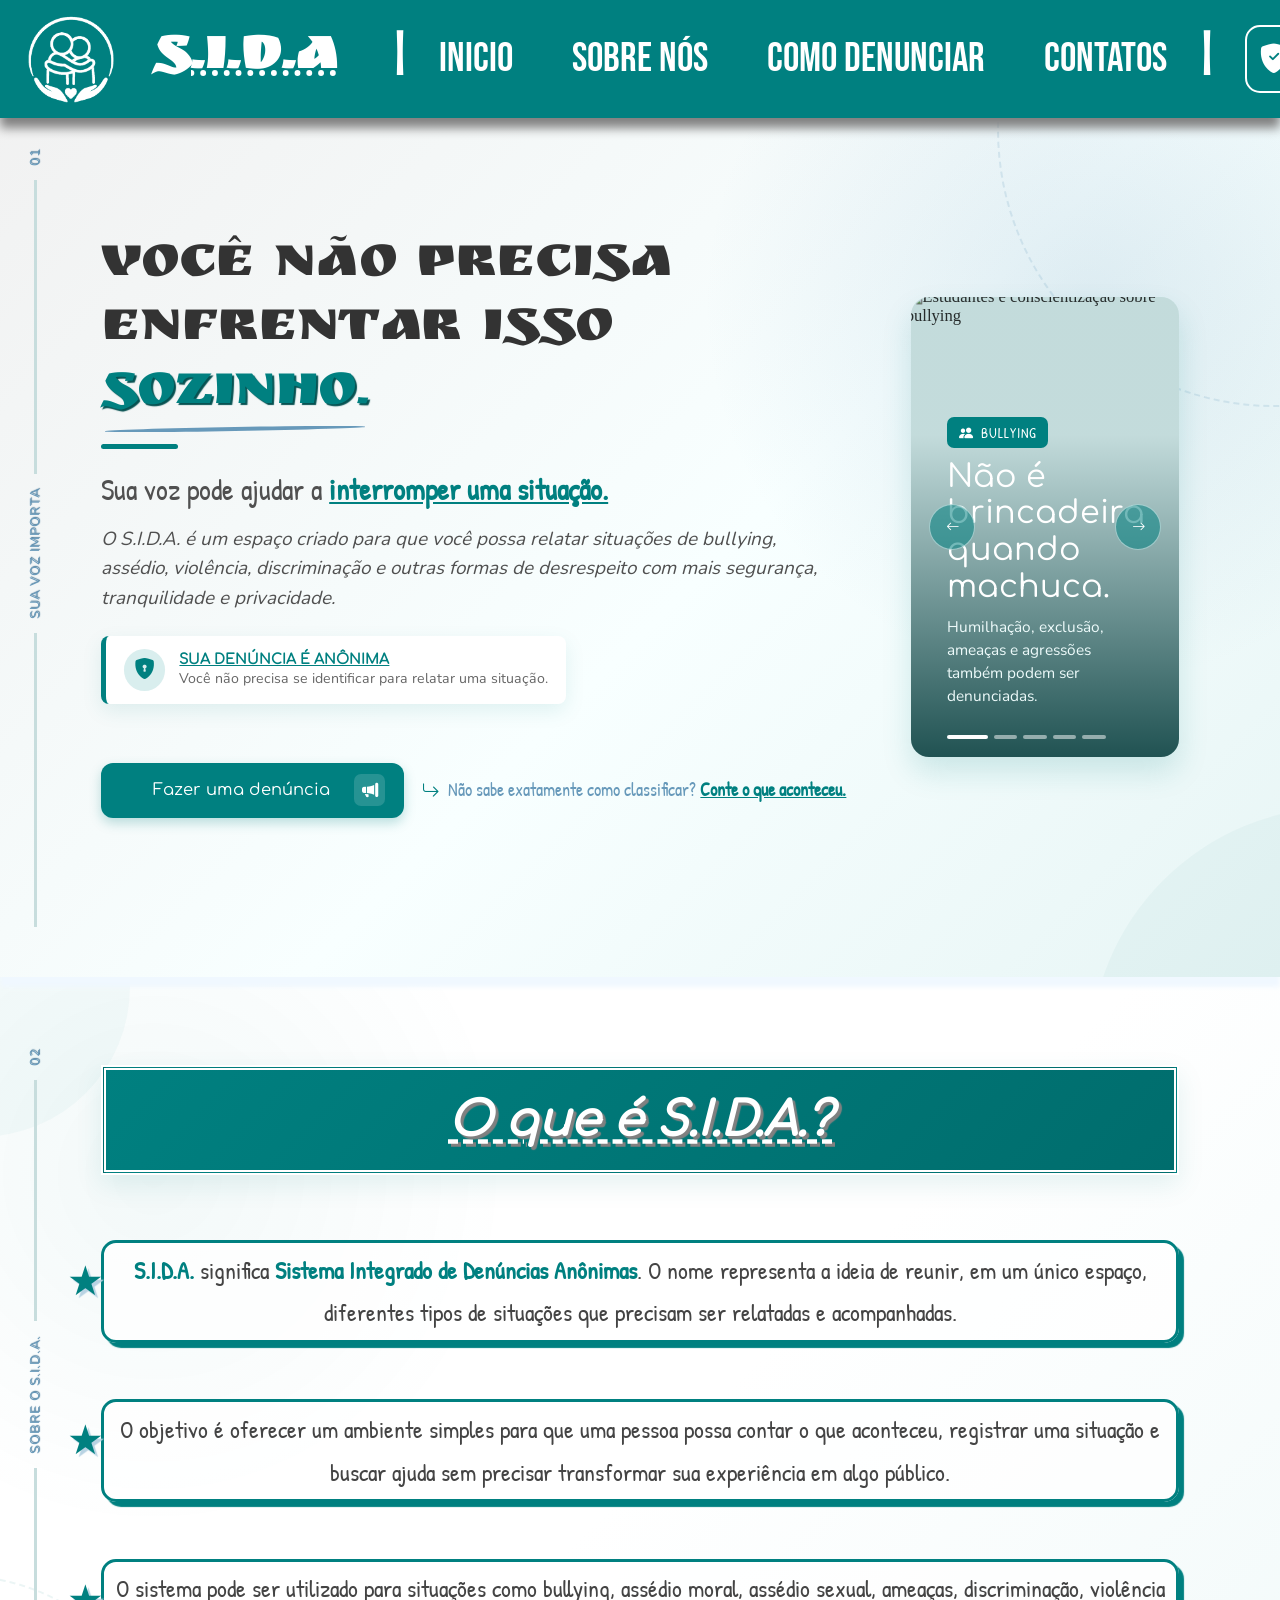
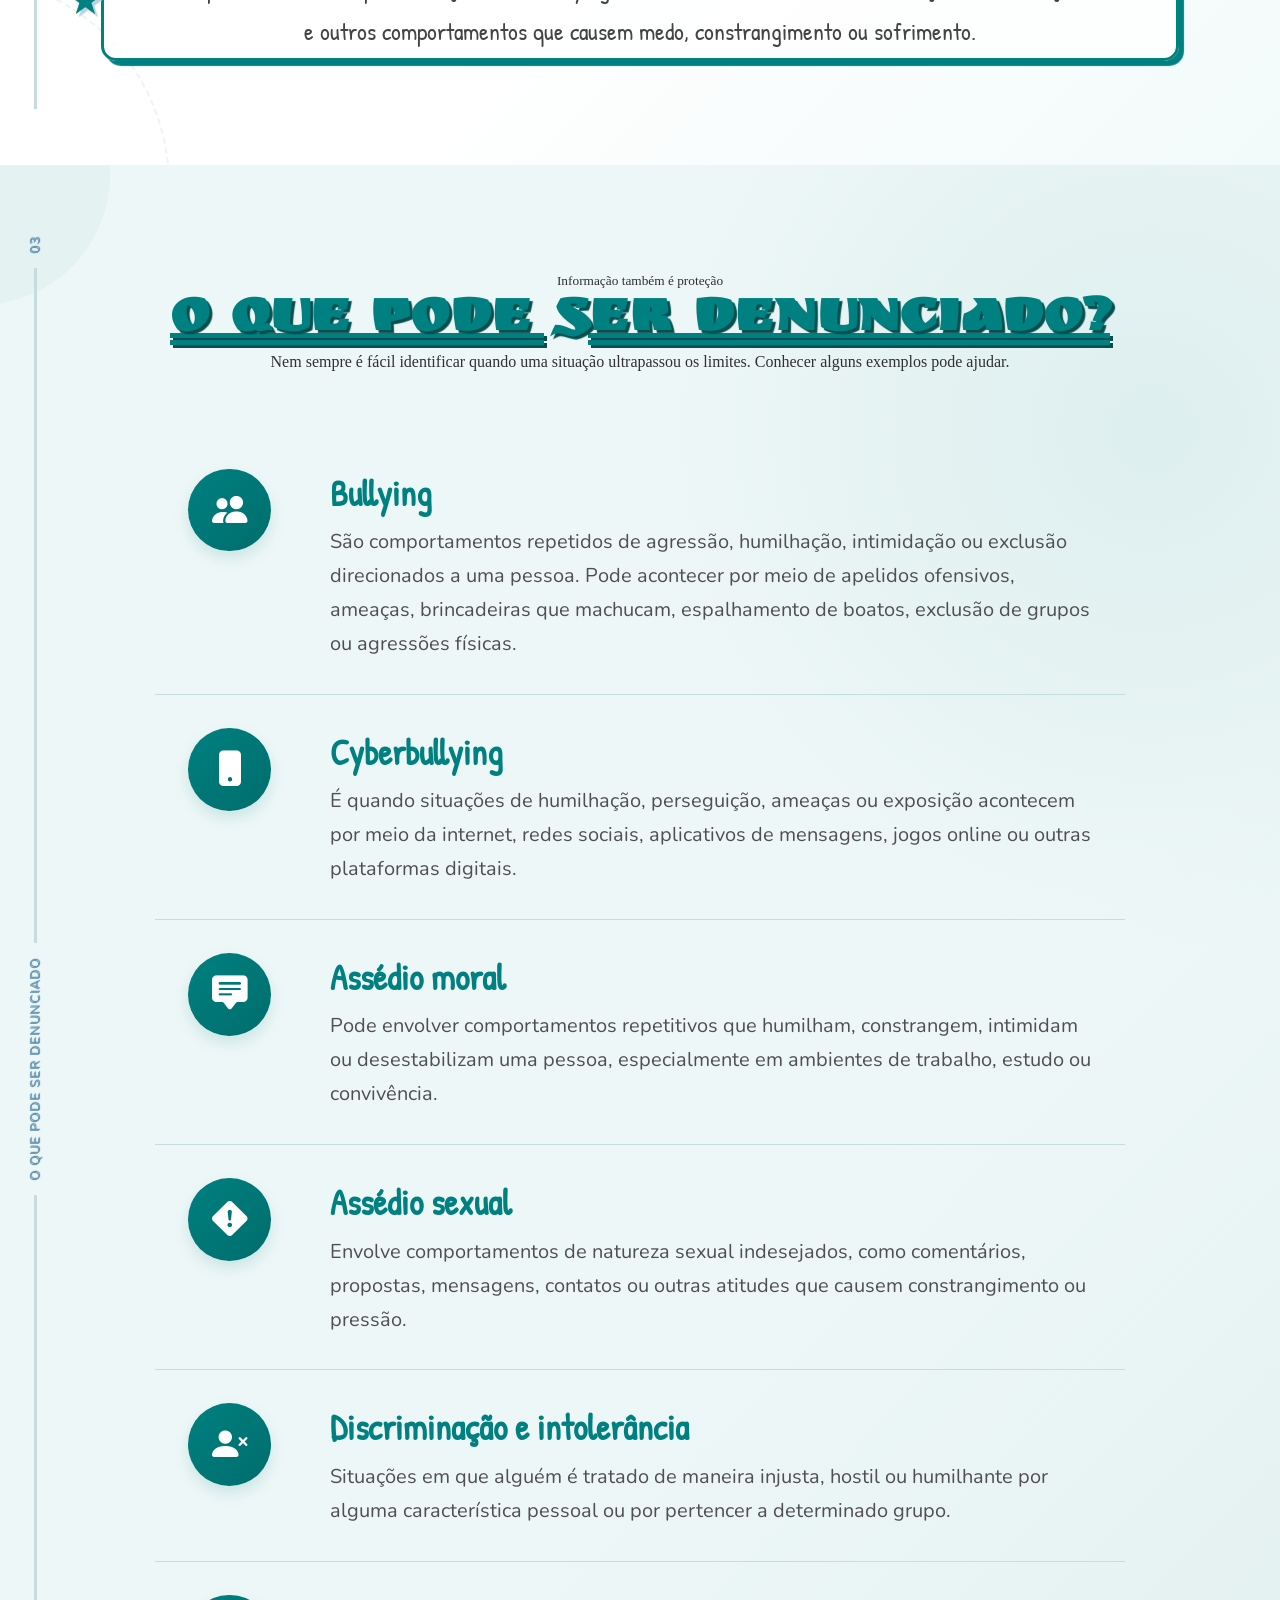
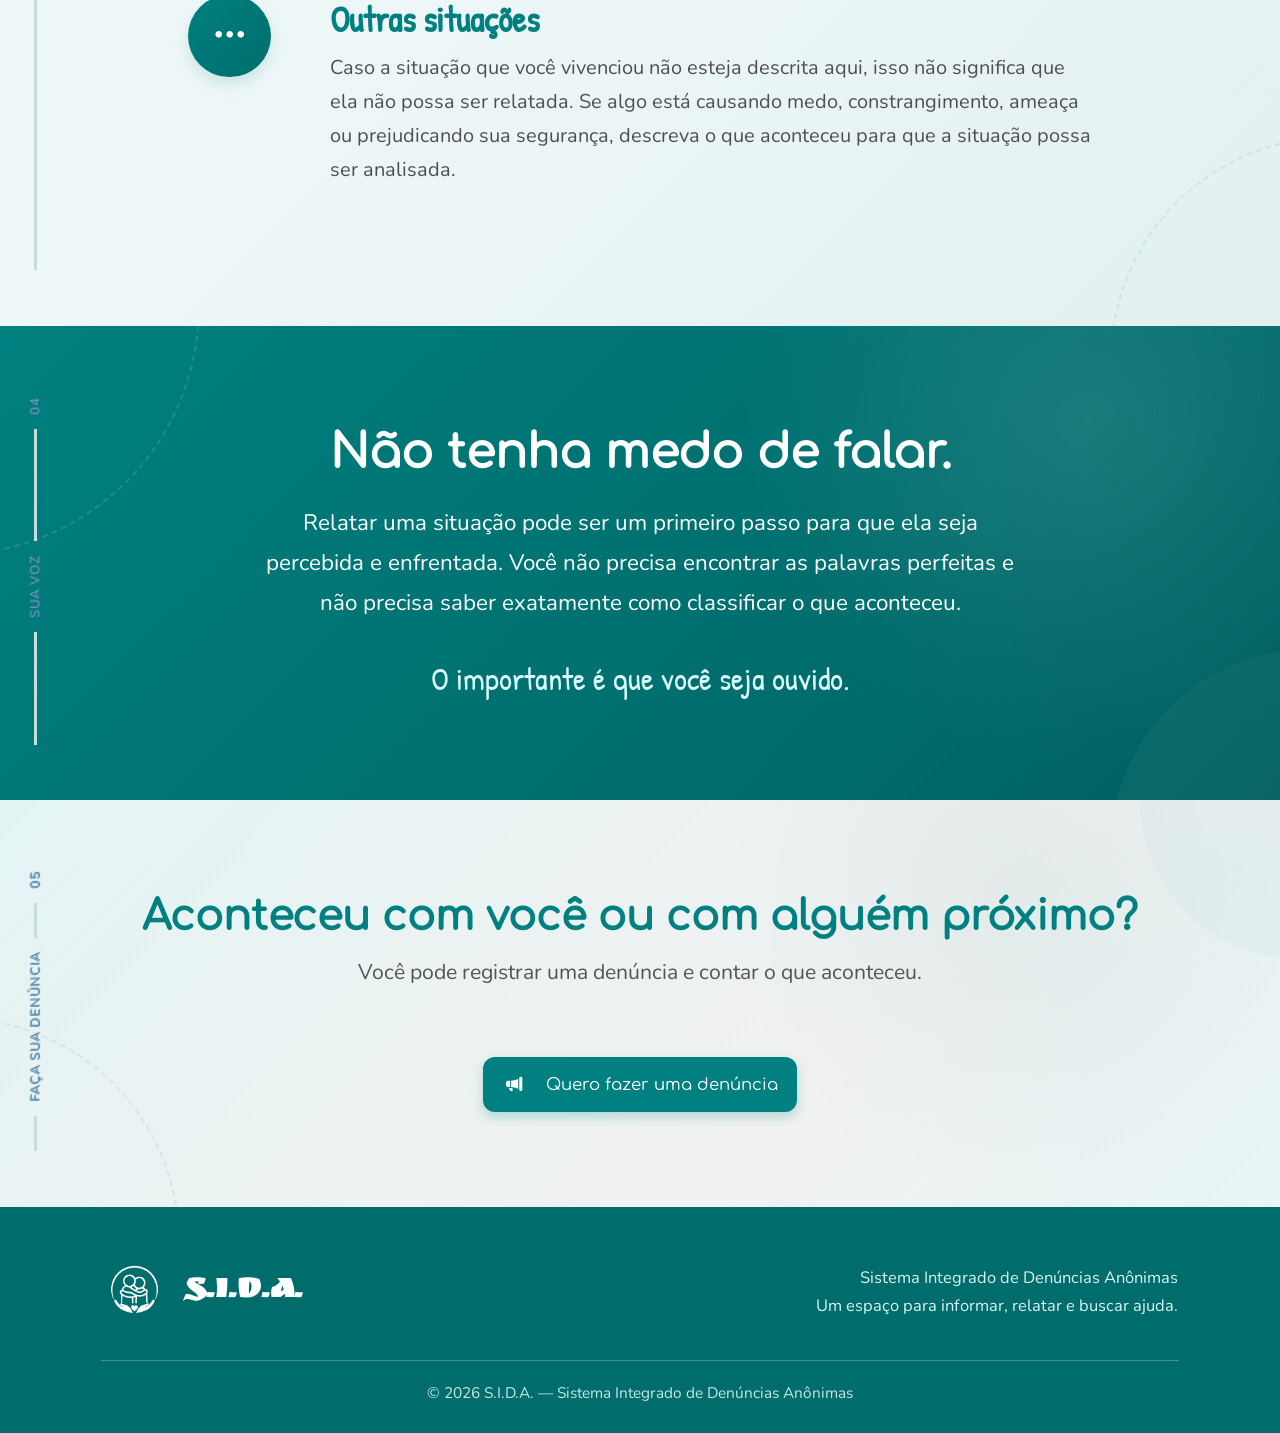
==== commit ceaea888: "responsividade na primeira pagina" ====
--- a/bullying/index.html
+++ b/bullying/index.html
@@ -46,10 +46,6 @@
                 <div class="container">
                     <div class="inicio_conteudo">
                         <div class="inicio_texto animate__animated animate__fadeInLeft">
-                            <div class="inicio_marcador">
-                                <span class="marcador_ponto"></span>
-                                <span>SISTEMA INTEGRADO DE DENÚNCIAS ANÔNIMAS</span>
-                            </div>
 
                             <h2> Você não precisa <br> enfrentar isso <span>sozinho.</span></h2>
 
@@ -332,21 +328,14 @@
                     <span>02</span>
                     <div></div>
                     <span>SOBRE O S.I.D.A.</span>
+
                     <div></div>
                 </div>
 
                 <div class="container">
 
                     <div class="titulo_secao">
-
-                        <small>Antes de denunciar</small>
-
                         <h2>O que é S.I.D.A.?</h2>
-
-                        <p>
-                            Entenda o significado do nome e a proposta do sistema.
-                        </p>
-
                     </div>
 
                     <div class="sida_conteudo">
--- a/bullying/style.css
+++ b/bullying/style.css
@@ -841,7 +841,8 @@
 } */
 
 #o_que_e {
-    padding: 70px 0;
+    /* padding: 70px 0; */
+    padding:calc(2.56vw + 5.53vh) 0;
     background:radial-gradient(circle at 12% 25%, rgba(0, 128, 128, 0.05), transparent 28%), linear-gradient(135deg, #ffffff 0%, #ffffff 55%, #f2fafa 100%);
     z-index: 1;
 }
@@ -862,7 +863,7 @@
     position: absolute;
     width: 300px;
     height: 300px;
-    right: -170px;
+    left: -170px;
     top: -140px;
     border-radius: 50%;
     background: rgba(0, 128, 128, 0.035);
@@ -870,41 +871,40 @@
 
 .titulo_secao {
     text-align: center;
-    margin-bottom: 55px;
+    /* margin-bottom: 55px; */
+    margin-bottom:calc(2.01vw + 4.35vh);
     position: relative;
     z-index: 2;
 }
 
-.titulo_secao small {
-    font-family: "patrick";
-    font-size: 23px;
-    color: #6799ba;
-    display: none;
-}
 
 #o_que_e h2 {
     font-family: "comfortaa";
     background: linear-gradient(135deg, #008080 0%, #006d6d 100%);
-    padding: 20px;
-    font-size: 40px;
+    /* padding: 20px; */
+    padding:calc(0.73vw + 1.58vh);
+    /* font-size: 40px; */
+    font-size:calc(1.46vw + 3.16vh);
     font-style: italic;
     text-decoration: underline dashed;
     color: white;
     text-shadow: 3px 3px 1px grey;
     border: 5px double;
-    margin-top: 5px;
+    /* margin-top: 5px; */
+    margin-top:calc(0.18vw + 0.4vh);
     box-shadow: 0 10px 25px rgba(0, 128, 128, 0.10);
 }
 
-.titulo_secao p {
+/* .titulo_secao p {
     max-width: 720px;
     margin: 15px auto 0;
+    margin:calc(0.55vw + 1.19vh) auto 0;
     font-family: "nunito";
     font-size: 17px;
     line-height: 1.7;
     display: none;
     color: #555;
-}
+} */
 
 .sida_conteudo {
     width: 100%;
@@ -913,28 +913,32 @@
     flex-direction: column;
     align-items: center;
     justify-content: center;
-    gap: 60px;
+    /* gap: 60px; */
+    gap:calc(2.2vw + 4.74vh);
     position: relative;
     z-index: 2;
 }
 
 .sida_nome {
     text-align: center;
-    padding: 35px 20px;
+    /* padding: 35px 20px; */
+    padding:calc(1.28vw + 2.77vh) calc(0.73vw + 1.58vh);
     border-top: 4px solid #008080;
     border-bottom: 4px solid #6799ba;
 }
 
 .sida_nome h3 {
     font-family: "ruslan";
-    font-size: 65px;
+    /* font-size: 65px; */
+    font-size:calc(2.38vw + 5.14vh);
     color: #008080;
     text-shadow: 3px 3px 1px #b8d3e3;
 }
 
 .sida_nome span {
     font-family: "patrick";
-    font-size: 21px;
+    /* font-size: 21px; */
+    font-size:calc(0.77vw + 1.66vh);
     color: #555;
 }
 
@@ -942,40 +946,48 @@
     width: 100%;
     display: flex;
     flex-direction: column;
-    gap: 30px;
+    /* gap: 30px; */
+    gap:calc(1.1vw + 2.37vh);
     align-items: center;
 }
 
 .sida_texto p {
     font-family: patrick;
-    font-size: 20px;
+    /* font-size: 20px; */
+    font-size:calc(0.73vw + 1.58vh);
     line-height: 1.8;
     color: #444;
     border: 3px solid #008080;
-    margin-bottom: 18px;
+    /* margin-bottom: 18px; */
+    margin-bottom:calc(0.66vw + 1.42vh);
     text-align: center;
     border-radius: 15px;
     position: relative;
     cursor: default;
-    padding: 5px;
+    /* padding: 5px; */
+    padding:calc(0.18vw + 0.4vh);
     box-shadow: 5px 5px 1px #008080;
-    width: 1000px;
+    /* width: 1000px;
+    width:73.21vw; */
     transition: 300ms ease;
     background: rgba(255, 255, 255, 0.78);
 }
 
 .sida_texto p:hover {
-    transform: scale(1.05) translateX(30px);
+    /* transform: scale(1.05) translateX(30px); */
+    transform: scale(1.05) translateX(2.2vw);
     box-shadow: 5px 5px 10px #008080;
 }
 
 .sida_texto p::before {
     content: "★";
     position: absolute;
-    left: -40px;
+    /* left: -40px; */
+    left:-2.93vw;
     top: 0;
     color: #008080;
-    font-size: 35px;
+    /* font-size: 35px; */
+    font-size:calc(1.28vw + 2.77vh);
     text-shadow: 3px 3px 1px #b8d3e3;
 }
 
@@ -985,6 +997,7 @@
 
 #entenda {
     padding: 90px 0;
+    padding:calc(3.29vw + 7.11vh) 0;
     background:radial-gradient(circle at 90% 15%, rgba(0, 128, 128, 0.07), transparent 28%), linear-gradient(135deg, #eef7f7 0%, #eef7f7 60%, #e2f0f0 100%);
     z-index: 1;
 }
@@ -1014,6 +1027,7 @@
 #entenda h2 {
     font-family: ruslan;
     font-size: 50px;
+    font-size:calc(1.83vw + 3.95vh);
     color: #008080;
     text-shadow: 3px 3px 1px #074f4f;
     text-decoration: underline double;
@@ -1031,10 +1045,13 @@
 
 .assunto {
     padding: 28px 0;
+    padding:calc(1.02vw + 2.21vh);
     border-bottom: 1px solid #c7dddd;
     display: grid;
-    grid-template-columns: 90px 1fr;
-    gap: 30px;
+    /* grid-template-columns: 90px 1fr; */
+    grid-template-columns:calc(3.3vw + 7.11vh) 1fr;
+    /* gap: 30px; */
+    gap:calc(1.1vw + 2.37vh);
     width: 90%;
     align-items: start;
     position: relative;
@@ -1045,28 +1062,35 @@
 }
 
 .icone_assunto {
-    width: 70px;
-    height: 70px;
+    /* width: 70px; */
+    width:calc(2.56vw + 5.53vh);
+    /* height: 70px; */
+    height:calc(2.56vw + 5.53vh);
     display: flex;
     align-items: center;
     justify-content: center;
     background: linear-gradient(135deg, #008080 0%, #006d6d 100%);
     color: white;
     border-radius: 50%;
-    font-size: 30px;
+    /* font-size: 30px; */
+    font-size:calc(1.1vw + 2.37vh);
     box-shadow: 0 7px 15px rgba(0, 128, 128, 0.15);
 }
 
 .assunto h3 {
     font-family: "patrick";
-    font-size: 31px;
-    color: #008080;
-    margin-bottom: 7px;
+    /* font-size: 30px; */
+    font-size:calc(1.1vw + 2.37vh);
+    color: #008080;
+    /* margin-bottom: 7px; */
+    margin-bottom:calc(0.26vw + 0.55vh);
+    
 }
 
 .assunto p {
     font-family: "nunito";
-    font-size: 17px;
+    /* font-size: 17px; */
+    font-size:calc(0.62vw + 1.34vh);
     line-height: 1.7;
     color: #505050;
 }
@@ -1076,7 +1100,8 @@
 }
 
 #sua_voz {
-    padding: 85px 0;
+    /* padding: 85px 0; */
+    padding:calc(3.11vw + 6.72vh) 0;
     background: radial-gradient(circle at 85% 20%, rgba(255, 255, 255, 0.10), transparent 30%), linear-gradient(135deg, #008080 0%, #006d6d 65%, #005f5f 100%);
     color: white;
     text-align: center;
@@ -1112,94 +1137,35 @@
 
 #sua_voz h2 {
     font-family: "comfortaa";
-    font-size: 39px;
-    margin-bottom: 20px;
+    /* font-size: 40px; */
+    font-size:calc(1.46vw + 3.16vh);
+    /* margin-bottom: 20px; */
+    margin-bottom:calc(0.73vw + 1.58vh);
 }
 
 #sua_voz p {
-    width: min(800px, 90%);
+    /* width: min(800px, 90%);
+    width:800px; */
+    width:58.57vw;
     margin: auto;
     font-family: "nunito";
-    font-size: 19px;
+    /* font-size: 19px; */
+    font-size:calc(0.7vw + 1.5vh);
     line-height: 1.8;
 }
 
 .frase_destaque {
-    margin-top: 28px;
+    /* margin-top: 28px; */
+    margin-top:calc(1.02vw + 2.21vh);
     font-family: "patrick";
-    font-size: 27px;
+    /* font-size: 27px; */
+    font-size:calc(0.99vw + 2.13vh);
     color: #d9fafa;
 }
 
-#por_que_conta {
-    padding: 90px 0;
-    background: radial-gradient(circle at 15% 80%, rgba(0, 128, 128, 0.05), transparent 28%), linear-gradient(135deg, #ffffff 0%, #ffffff 60%, #f1f8f8 100%);
-    z-index: 1;
-}
-
-#por_que_conta::before {
-    content: "";
-    position: absolute;
-    width: 430px;
-    height: 430px;
-    right: -270px;
-    top: -240px;
-    border-radius: 50%;
-    border: 2px dashed rgba(0, 128, 128, 0.08);
-}
-
-#por_que_conta::after {
-    content: "";
-    position: absolute;
-    width: 300px;
-    height: 300px;
-    left: -180px;
-    bottom: -170px;
-    border-radius: 50%;
-    background: rgba(0, 128, 128, 0.035);
-}
-
-.conta_conteudo {
-    width: min(900px, 90%);
-    margin: auto;
-    text-align: center;
-    position: relative;
-    z-index: 2;
-}
-
-.conta_conteudo i {
-    color: #008080;
-    font-size: 55px;
-}
-
-.conta_conteudo h2 {
-    margin-top: 15px;
-    font-family: "comfortaa";
-    font-size: 36px;
-    color: #008080;
-}
-
-.conta_conteudo p {
-    margin-top: 25px;
-    font-family: "nunito";
-    font-size: 18px;
-    line-height: 1.8;
-    color: #555;
-}
-
-.placeholder_conta {
-    margin-top: 30px;
-    padding: 25px;
-    border: 2px dashed #6799ba;
-    background: #f6fbfb;
-    border-radius: 10px;
-    font-family: "patrick";
-    font-size: 21px;
-    color: #6799ba;
-}
-
 #final_inicio {
-    padding: 80px 0;
+    /* padding: 80px 0; */
+    padding:calc(2.93vw + 6.32vh) 0;
     background:radial-gradient(circle at 80% 25%, rgba(0, 128, 128, 0.06), transparent 28%), linear-gradient(135deg, #e4f4f4 0%, #f1f1f1 65%, #e7f5f5 100%);
     text-align: center;
     z-index: 1;
@@ -1235,15 +1201,19 @@
 #final_inicio h2 {
     font-family: "comfortaa";
     color: #008080;
-    font-size: 35px;
-    margin-bottom: 15px;
+    /* font-size: 35px; */
+    font-size:calc(1.28vw + 2.77vh);
+    /* margin-bottom: 15px; */
+    margin-bottom:calc(0.55vw + 1.19vh);
 }
 
 #final_inicio p {
     font-family: "nunito";
-    font-size: 18px;
+    /* font-size: 18px; */
+    font-size:calc(0.66vw + 1.42vh);
     color: #555;
-    margin-bottom: 30px;
+    /* margin-bottom: 30px; */
+    margin-bottom:calc(1.1vw + 2.37vh);
 }
 
 #auxiliar_botao_denuncia {
@@ -1251,29 +1221,36 @@
     height: fit-content;
     display: flex;
     justify-content: center;
-    margin-top: 60px;
+    /* margin-top: 60px; */
+    margin-top:calc(2.2vw + 4.74vh);
 }
 
 .botao_denuncia {
-    height: 47px;
-    padding: 0 16px 0 19px;
-    display: flex;
-    align-items: center;
-    gap: 20px;
+    /* height: 47px; */
+    height:calc(1.72vw + 3.71vh);
+    /* padding: 0 16px 0 19px; */
+    padding: 0 calc(0.59vw + 1.26vh) 0 calc(0.7vw + 1.5vh);
+    display: flex;
+    align-items: center;
+    /* gap: 20px; */
+    gap:calc(0.73vw + 1.58vh);
     border: none;
     border-radius: 12px;
     background: #008080;
     color: white;
     font-family: comfortaa;
-    font-size: 14px;
+    /* font-size: 14px; */
+    font-size:calc(0.51vw + 1.11vh);
     cursor: pointer;
     box-shadow: 0 5px 12px rgba(0, 128, 128, 0.25);
     transition: 300ms ease;
 }
 
 .denuncia i {
-    width: 27px;
-    height: 27px;
+    /* width: 27px; */
+    width:calc(0.99vw + 2.14vh);
+    /* height: 27px; */
+    height:calc(0.99vw + 2.14vh);
     display: flex;
     align-items: center;
     justify-content: center;
@@ -1289,31 +1266,38 @@
 footer {
     background: #006c6c;
     color: white;
-    padding: 45px 0 25px;
+    /* padding: 45px 0 25px; */
+    padding:calc(1.65vw + 3.55vh) 0 calc(0.91vw + 1.98vh);
 }
 
 .footer_conteudo {
-    width: min(1150px, 90%);
+    /* width: min(1150px, 90%); */
+    /* width:1150px; */
+    width:84.1vw;
     margin: auto;
     display: flex;
     justify-content: space-between;
     align-items: center;
-    gap: 30px;
+    /* gap: 30px; */
+    gap:calc(1.1vw + 2.37vh);
 }
 
 .footer_logo {
     display: flex;
     align-items: center;
-    gap: 15px;
+    /* gap: 15px; */
+    gap:calc(0.55vw + 1.19vh);
 }
 
 .footer_logo img {
-    width: 55px;
+    /* width: 55px; */
+    width:calc(2.01vw + 4.35vh);
 }
 
 .footer_logo h3 {
     font-family: "ruslan";
-    font-size: 31px;
+    /* font-size: 30px; */
+    font-size:calc(1.1vw + 2.37vh);
 }
 
 .footer_info {
@@ -1322,22 +1306,27 @@
 
 .footer_info p {
     font-family: "nunito";
-    font-size: 14px;
+    /* font-size: 14px; */
+    font-size:calc(0.51vw + 1.11vh);
     line-height: 1.7;
     color: #d8f5f5;
 }
 
 .footer_linha {
-    width: min(1150px, 90%);
+    /* width: min(1150px, 90%);
+    width:1150px; */
+    width:84.19vw;
     height: 1px;
     background: rgba(255, 255, 255, 0.25);
     margin: 30px auto 18px;
+    margin:calc(1.1vw + 2.37vh) auto calc(0.66vw + 1.42vh);
 }
 
 .copyright {
     text-align: center;
     font-family: "nunito";
-    font-size: 13px;
+    /* font-size: 13px; */
+    font-size:calc(0.48vw + 1.03vh);
     color: #c7e7e7;
 }
 
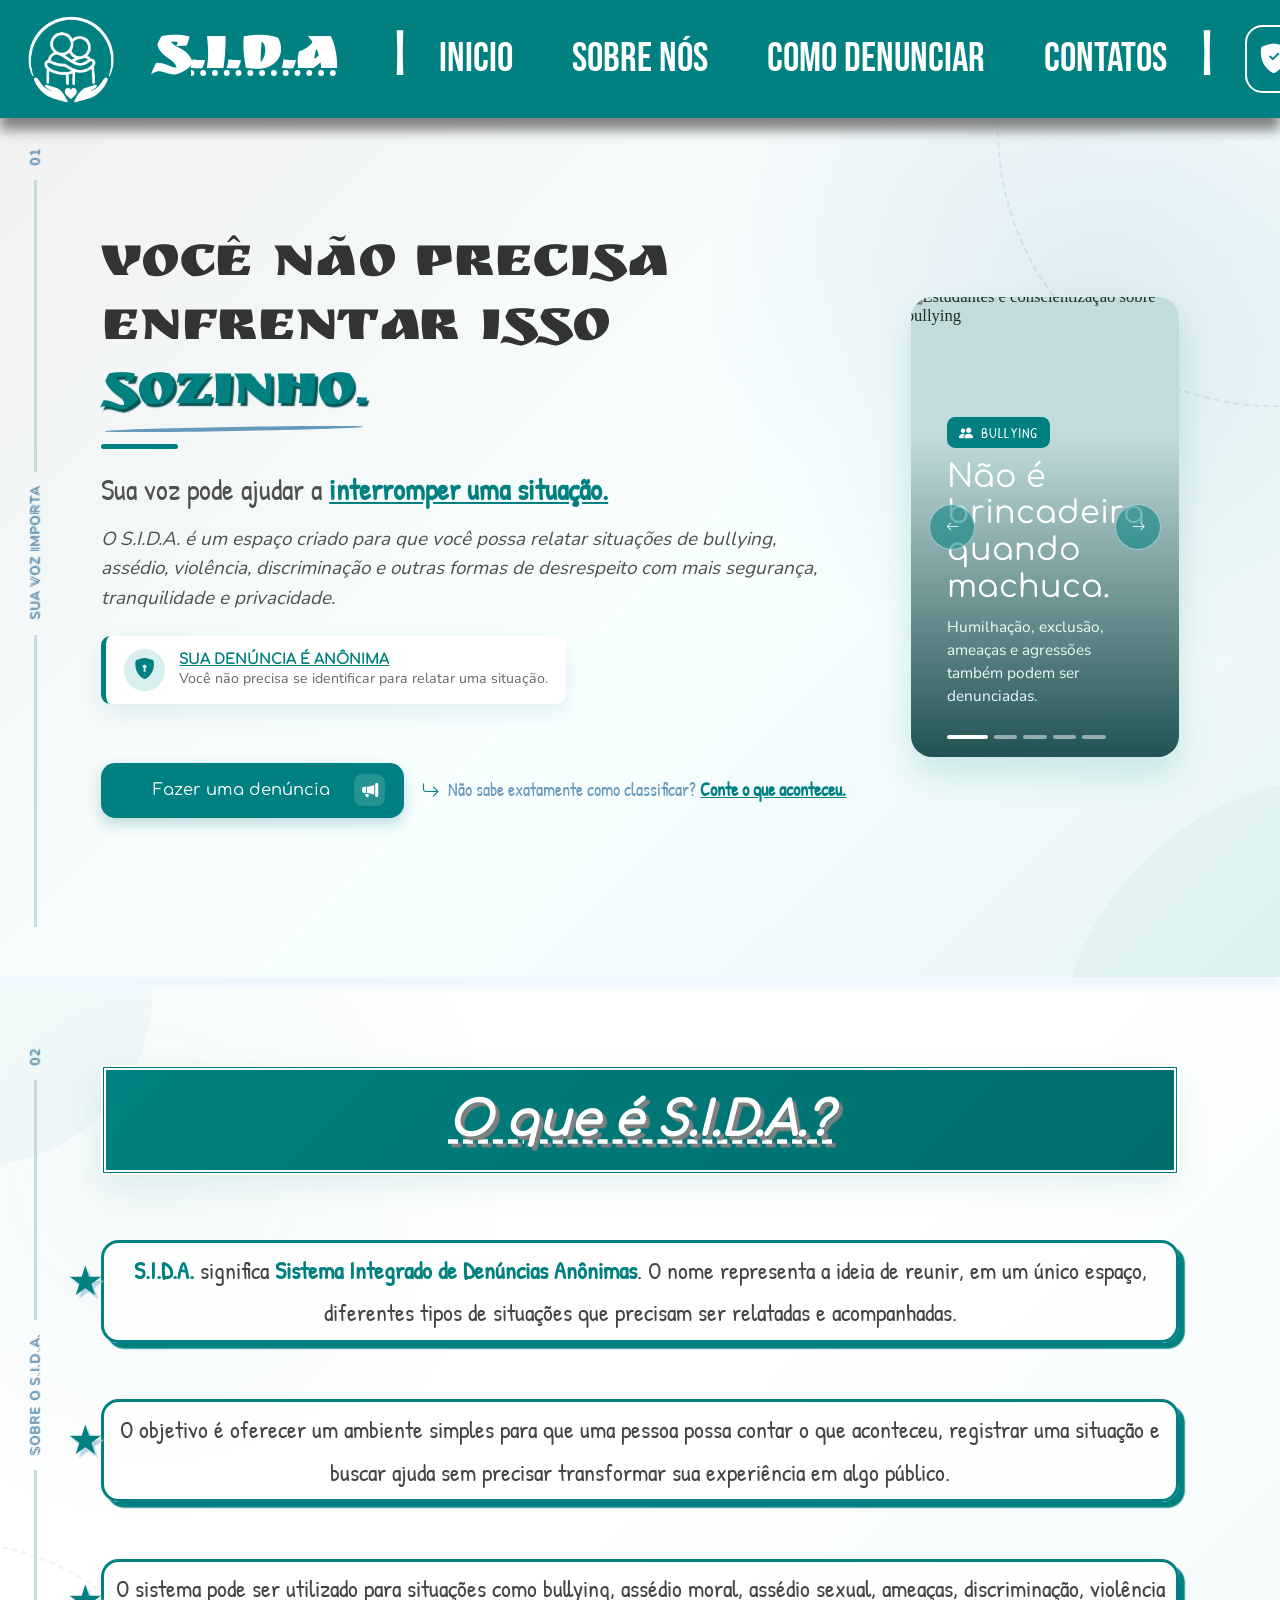
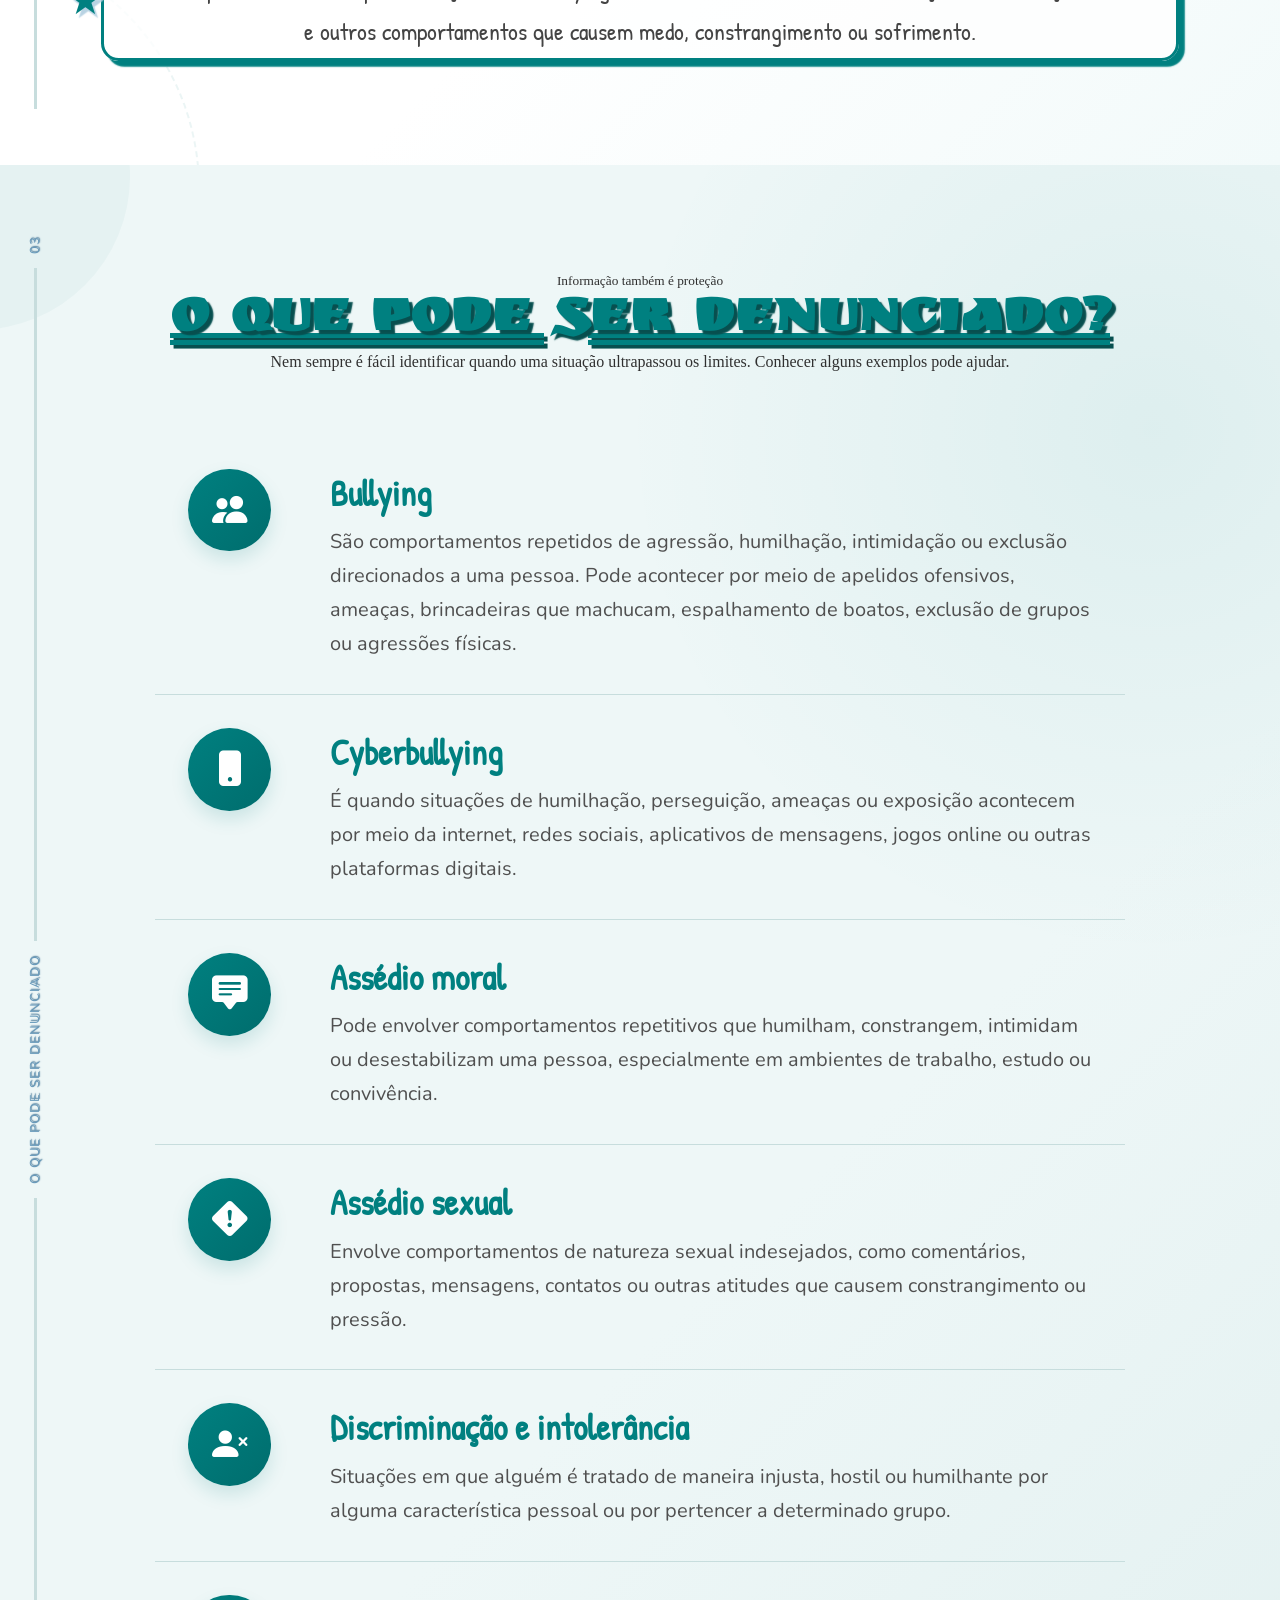
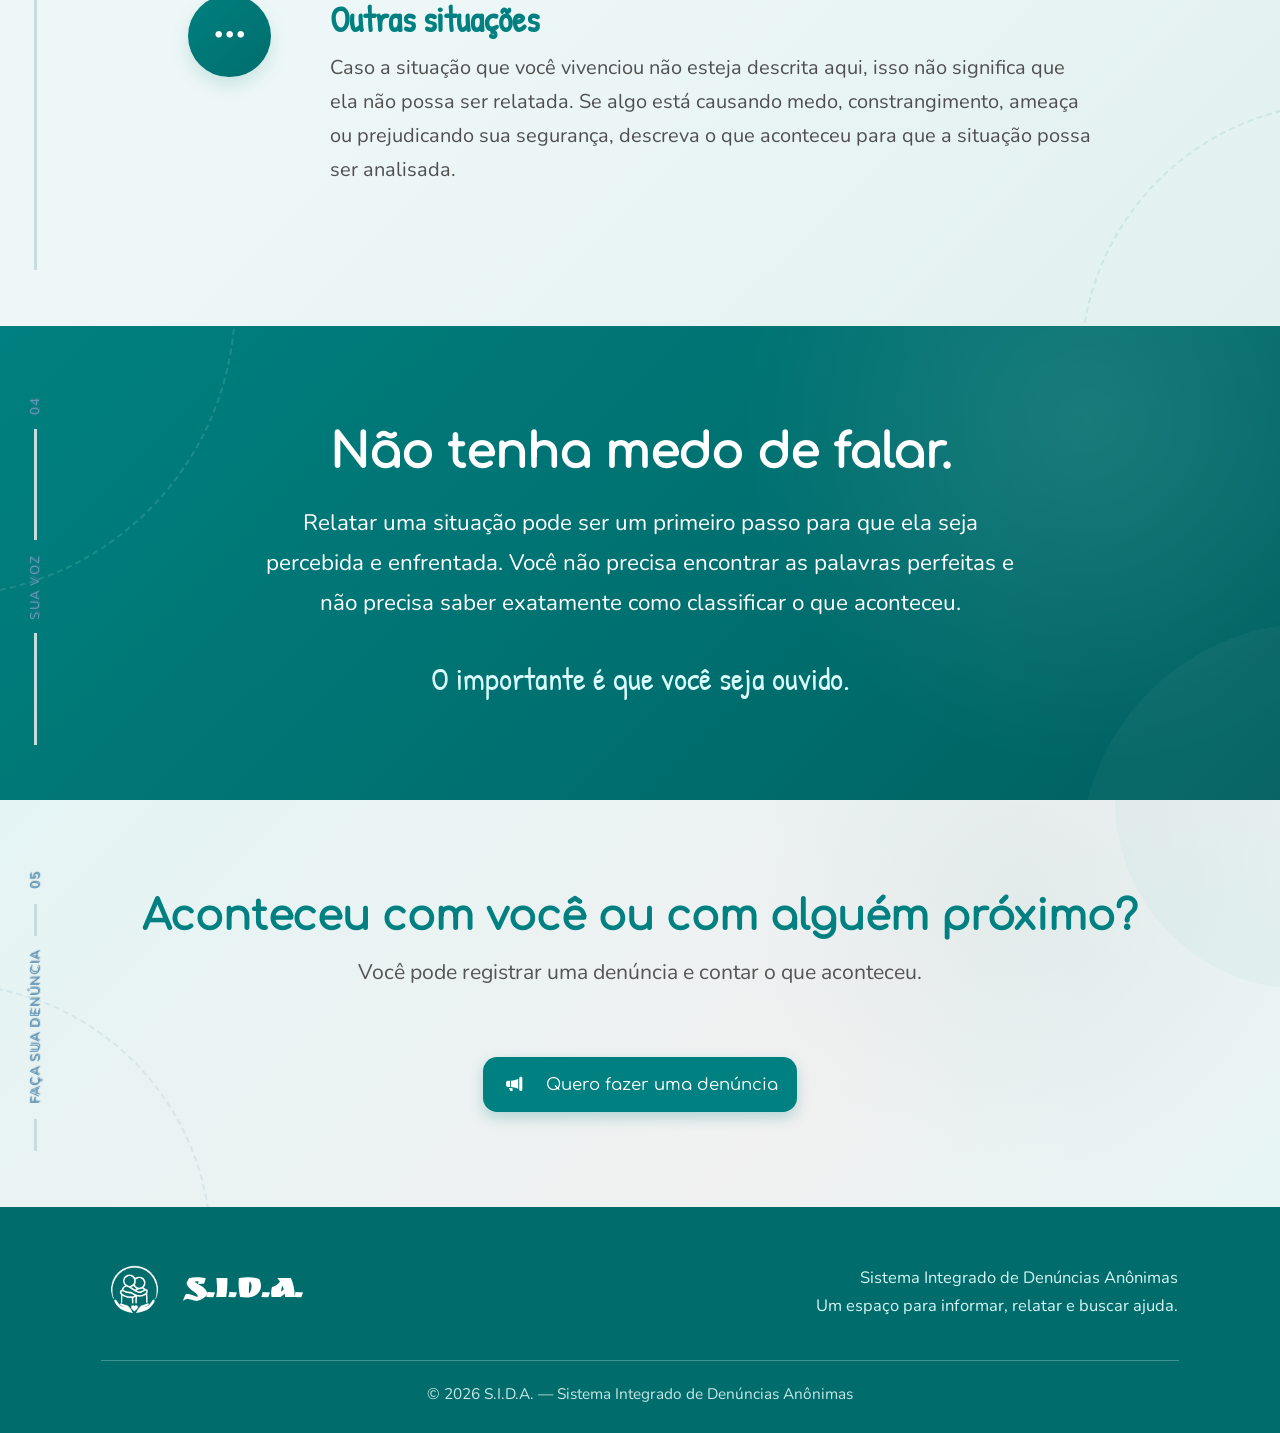
==== commit 750349cc: "começando a deixar responsivo para celular" ====
--- a/bullying/index.html
+++ b/bullying/index.html
@@ -17,7 +17,10 @@
             <div id="logo_auxiliar">
                 <img id="logo" src="assets/logo_branca.png" alt="logo">
             </div>
-            <h1 id="nome">S.I.D.A</h1>
+            <div id="nome_auxiliar">
+                <h1 id="nome">S.I.D.A</h1>
+                <p>Sistema Integrado de Denúncias Anônimas</p>
+            </div>
             <div id="botoes_auxiliar">
                 <h1>|</h1>
                 <div id="botoes">
--- a/bullying/style.css
+++ b/bullying/style.css
@@ -53,15 +53,13 @@
     overflow-x: hidden;
 }
 
-header {
+header{
     background: #008080;
     width: 100%;
-    /* height: 100px; */
-    height:calc(3.66vw + 7.9vh);
     display: flex;
     flex-direction: row;
     align-items: center;
-    box-shadow: 0px 10px 10px grey;
+    box-shadow: 0 calc(0.37vw + 0.79vh) calc(0.37vw + 0.79vh) grey;
     position: fixed;
     top: 0;
     left: 0;
@@ -72,2359 +70,2430 @@
     display: flex;
     align-items: center;
     justify-content: center;
-    /* margin-left: 10px; */
-    margin-left:calc(0.37vw + 0.79vh);
+    /* margin-left: calc(0.37vw + 0.79vh); */
+    
 }
 
 #logo {
-    /* width: 75px;
+    /* width: calc(2.75vw + 5.92vh);
     height: auto; */
-    /* width: 100px; */
+    /* width: calc(3.66vw + 7.9vh); */
     width:calc(3.66vw + 7.9vh);
     height: auto;
-    /* margin-top:10px; */
+    /* margin-top:calc(0.37vw + 0.79vh); */
     margin-top:calc(0.37vw + 0.79vh);
 }
 
 #nome {
-    /* margin-left: 20px; */
-    margin-left:calc(0.73vw + 1.58vh);
     color: white;
     font-family: ruslan;
-    /* font-size: 50px; */
-    font-size:calc(1.83vw + 3.95vh);
     text-decoration: underline dotted;
-    /* text-shadow:5px 5px 1px grey; */
+    /* text-shadow:calc(0.18vw + 0.39vh) calc(0.18vw + 0.39vh) calc(0.04vw + 0.08vh) grey; */
 }
 
-#botoes_auxiliar {
-    width: fit-content;
-    height: fit-content;
-    display: flex;
-    align-items: center;
-    justify-content: center;
-    /* gap: 30px; */
-    gap:calc(1.1vw + 2.37vh);
-    /* margin-left: 50px; */
-    margin-left:calc(1.83vw + 3.95vh);
+@media(orientation:portrait){
+    header{
+        height:80px;
+    }
+
+    #nome {
+        /* margin-left: calc(0.73vw + 1.58vh); */
+        /* margin-left:calc(0.73vw + 1.58vh); */
+        /* font-size: calc(1.83vw + 3.95vh); */
+        font-size:calc(1.83vw + 3.95vh);
+        font-size:30px;
+
+    }
+
+    #nome_auxiliar p{
+        display:block;
+        color:#e9e9e9;
+        font-family:roboto;
+        font-size:10px;
+        width:200px;
+        /* text-align:center; */
+
+    }
+
+    #botoes_auxiliar{
+        display:none;
+    }
+    
+    
 }
 
-#botoes_auxiliar h1 {
-    font-family: "ruslan";
-    color: white;
-    /* font-size: 50px; */
-    font-size:calc(1.83vw + 3.95vh);
-}
+@media(orientation:landscape){
+    header {
+        height:calc(3.66vw + 7.9vh);
+    }
+    
+    #logo_auxiliar {
+        margin-left:calc(0.37vw + 0.79vh);
+    }
 
-#botoes {
-    width: fit-content;
-    height: fit-content;
-    display: flex;
-    align-items: center;
-    /* gap: 50px; */
-    gap: calc(1.83vw + 3.95vh);
-}
+    #nome_auxiliar p{
+        display:none;
+    }
+    
+    
+    #nome {
+        /* margin-left: calc(0.73vw + 1.58vh); */
+        margin-left:calc(0.73vw + 1.58vh);
+        /* font-size: calc(1.83vw + 3.95vh); */
+        font-size:calc(1.83vw + 3.95vh);
 
-#botoes button {
-    /* font-size: 35px; */
-    font-size:calc(1.28vw + 2.77vh);
-    background: transparent;
-    border: none;
-    color: white;
-    /* font-family: patrick; */
-    font-family: bebas;
-    cursor: pointer;
-    transition: all 500ms ease;
-    position: relative;
-    white-space:nowrap;
-}
+    }
+    
+    #botoes_auxiliar {
+        width: fit-content;
+        height: fit-content;
+        display: flex;
+        align-items: center;
+        justify-content: center;
+        /* gap: calc(1.1vw + 2.37vh); */
+        gap:calc(1.1vw + 2.37vh);
+        /* margin-left: calc(1.83vw + 3.95vh); */
+        margin-left:calc(1.83vw + 3.95vh);
+    }
+    
+    #botoes_auxiliar h1 {
+        font-family: "ruslan";
+        color: white;
+        /* font-size: calc(1.83vw + 3.95vh); */
+        font-size:calc(1.83vw + 3.95vh);
+    }
+    
+    #botoes {
+        width: fit-content;
+        height: fit-content;
+        display: flex;
+        align-items: center;
+        /* gap: calc(1.83vw + 3.95vh); */
+        gap: calc(1.83vw + 3.95vh);
+    }
+    
+    #botoes button {
+        /* font-size: calc(1.28vw + 2.76vh); */
+        font-size:calc(1.28vw + 2.77vh);
+        background: transparent;
+        border: none;
+        color: white;
+        /* font-family: patrick; */
+        font-family: bebas;
+        cursor: pointer;
+        transition: all 500ms ease;
+        position: relative;
+        white-space:nowrap;
+    }
+    
+    #botoes button:hover {
+        transform: scale(1.2);
+    }
+    
+    #botoes button::before {
+        content: "";
+        position: absolute;
+        width: 0;
+        background: white;
+        left: 0;
+        /* bottom: calc(0.18vw + 0.39vh); */
+        bottom:calc(0.18vw + 0.4vh);
+        /* height: calc(0.07vw + 0.16vh); */
+        height:calc(0.073vw + 0.158vh);
+        transition: all 500ms ease;
+    }
+    
+    #botoes button:hover::before {
+        width: 100%;
+    }
+    
+    #botoes button:active {
+        transform: scale(1);
+    }
+    
+    #botoes button:focus {
+        outline: none;
+        transition: 100ms ease;
+    }
+    
+    #botao_denuncia {
+        width: fit-content;
+        height: fit-content;
+        display: flex;
+        align-items: center;
+        justify-content: center;
+        /* gap: calc(0.37vw + 0.79vh); */
+        /* gap:calc(0.37vw + 0.79vh); */
+        gap:calc(0.37vw + 0.79vh);
+        color: white;
+        /* font-size: calc(0.92vw + 1.97vh); */
+        font-size:calc(0.91vw + 1.98vh);
+        border: calc(0.07vw + 0.16vh) solid;
+        /* padding: calc(0.37vw + 0.79vh); */
+        padding:calc(0.37vw + 0.79vh);
+        border-radius: calc(0.55vw + 1.18vh);
+        cursor: pointer;
+        position: relative;
+        font-family:nunito;
+        white-space:nowrap;
+        transition: transform 300ms ease;
+    }
+    
+    #botao_denuncia:hover {
+        transform: scale(1.1);
+    }
+    
+    #botao_denuncia::before {
+        content: "";
+        width: 0;
+        position: absolute;
+        background: white;
+        /* height: calc(0.07vw + 0.16vh); */
+        height:calc(0.073vw + 0.158vh);
+        /* bottom: calc(0.37vw + 0.79vh); */
+        bottom:calc(0.37vw + 0.79vh);
+        transition: all 500ms ease;
+    }
+    
+    #botao_denuncia:hover::before {
+        width: 90%;
+    }
+    
+    main {
+        width: 100%;
+        /* margin-top: calc(2.38vw + 5.13vh); */
+        margin-top:calc(2.38vw + 5.14vh);
+    }
+    
+    section {
+        width: 100%;
+        margin-top: 0 !important;
+        position: relative;
+        overflow: hidden;
+    }
+    
+    .container {
+        /* width:calc(42.09vw + 90.84vh);
+        width:calc(42.1vw + 90.84vh); */
+        width:84.19vw;
+        /* width: min(calc(42.09vw + 90.84vh), 90%); */
+        margin: auto;
+    }
+    
+    #inicio {
+        width: 100%;
+        /* height: calc(23.17vw + 50vh); */
+        height:100vh;
+        /* height:calc(23.17vw + 50vh); */
+        /* min-height: calc(100vh - calc(3.66vw + 7.9vh)); */
+        position: relative;
+        display: flex;
+        align-items: center;
+        overflow: hidden;
+        z-index: 2;
+        background: radial-gradient(circle at 85% 25%, rgba(103, 153, 186, 0.18), transparent 30%), linear-gradient(135deg, #f1f1f1 0%, #f8ffff 55%, #e7f5f5 100%);
+        box-shadow: 0 calc(0.37vw + 0.79vh) calc(0.18vw + 0.39vh) aliceblue;
+    
+    }
+    
+    #inicio::before {
+        content: "";
+        position: absolute;
+        /* width: calc(17.2vw + 37.12vh); */
+        width:calc(17.21vw + 37.13vh);
+        /* height: calc(17.2vw + 37.12vh); */
+        height:calc(17.21vw + 37.13vh);
+        /* right: calc(-8.42vw - 18.17vh); */
+        right:calc(-8.42vw - 18.17vh);
+        top: calc(-6.95vw - 15.01vh);
+        top:calc(-6.96vw - 15.01vh);
+        border-radius: 50%;
+        border: calc(0.07vw + 0.16vh) dashed rgba(103, 153, 186, 0.18);
+    }
+    
+    #inicio::after {
+        content: "";
+        position: absolute;
+        width: calc(18.3vw + 39.49vh);
+        height: calc(18.3vw + 39.49vh);
+        right: calc(-11.35vw - 24.49vh);
+        bottom: calc(-12.08vw - 26.07vh);
+        border-radius: 50%;
+        background: rgba(0, 128, 128, 0.04);
+    }
+    
+    .linha_lateral_inicio {
+        position: absolute;
+        /* left: calc(0.73vw + 1.58vh); */
+        left:calc(0.73vw + 1.58vh);
+        /* top: calc(2.2vw + 4.74vh); */
+        top:calc(2.2vw + 4.74vh);
+        /* bottom: calc(1.1vw + 2.37vh); */
+        bottom:calc(1.1vw + 2.37vh);
+        /* width: calc(0.73vw + 1.58vh); */
+        width:calc(0.73vw + 1.58vh);
+        display: flex;
+        flex-direction: column;
+        align-items: center;
+        justify-content: space-between;
+        z-index: 4;
+    }
+    
+    .linha_lateral_inicio span {
+        writing-mode: vertical-rl;
+        transform: rotate(180deg);
+        font-family: nunito;
+        /* font-size: calc(0.4vw + 0.87vh); */
+        font-size:calc(0.4vw + 0.87vh);
+        letter-spacing: calc(0.04vw + 0.08vh);
+        color: #6799ba;
+        text-shadow: calc(0.04vw + 0.08vh) calc(0.04vw + 0.08vh) calc(0.04vw + 0.08vh) #4a7998;
+    }
+    
+    .linha_lateral_inicio div {
+        /* width: calc(0.07vw + 0.16vh); */
+        width:calc(0.073vw + 0.158vh);
+        flex: 1;
+        /* margin: calc(0.44vw + 0.95vh) 0; */
+        margin:calc(0.44vw + 0.95vh) 0;
+        background: #c7dddd;
+    }
+    
+    .linha_lateral {
+        position: absolute;
+        /* left: calc(0.73vw + 1.58vh); */
+        left:calc(0.73vw + 1.58vh);
+        /* top: calc(2.2vw + 4.74vh); */
+        top:calc(2.2vw + 4.74vh);
+        /* bottom: calc(1.28vw + 2.76vh); */
+        bottom:calc(1.28vw + 2.77vh);
+        /* width: calc(0.73vw + 1.58vh); */
+        width:calc(0.73vw + 1.58vh);
+        display: flex;
+        flex-direction: column;
+        align-items: center;
+        justify-content: space-between;
+        z-index: 5;
+        pointer-events: none;
+    }
+    
+    .linha_lateral span {
+        writing-mode: vertical-rl;
+        transform: rotate(180deg);
+        font-family: nunito;
+        /* font-size: calc(0.4vw + 0.87vh); */
+        font-size:calc(0.4vw + 0.87vh);
+        letter-spacing: calc(0.04vw + 0.08vh);
+        color: #6799ba;
+        text-shadow: calc(0.04vw + 0.08vh) calc(0.04vw + 0.08vh) calc(0.04vw + 0.08vh) #4a7998;
+        white-space: nowrap;
+    }
+    
+    .linha_lateral div {
+        /* width: calc(0.07vw + 0.16vh); */
+        width:calc(0.073vw + 0.158vh);
+        flex: 1;
+        /* margin: calc(0.44vw + 0.95vh) 0; */
+        margin:calc(0.44vw + 0.95vh) 0;
+        background: #c7dddd;
+    }
+    
+    #inicio .container {
+        /* width: min(calc(42.09vw + 90.84vh), 90%); */
+        width:84.19vw;
+        margin: auto;
+        position: relative;
+        z-index: 2;
+    }
+    
+    .inicio_conteudo {
+        display: grid;
+        grid-template-columns: 0.95fr 1.05fr;
+        /* gap: calc(2.01vw + 4.34vh); */
+        gap:calc(2.01vw + 4.35vh);
+        align-items: center;
+    }
+    
+    .inicio_texto h2 {
+        /* max-width: calc(20.86vw + 45.02vh); */
+        font-family: ruslan;
+        /* font-size: calc(1.79vw + 3.87vh); */
+        /* font-size: calc(1.83vw + 3.95vh); */
+        font-size:calc(1.83vw + 3.95vh);
+        font-weight: normal;
+        line-height: 1.08;
+        letter-spacing: calc(-0.04vw - 0.08vh);
+        color: #333;
+        /* margin-bottom: calc(0.55vw + 1.18vh); */
+        margin-bottom:calc(0.55vw + 1.19vh);
+    }
+    
+    .inicio_texto h2 span {
+        color: #008080;
+        text-shadow: calc(0.08vw + 0.18vh) calc(0.08vw + 0.18vh) calc(0.04vw + 0.08vh) #075252;
+        position: relative;
+    }
+    
+    .inicio_texto h2 span::after {
+        content: "";
+        position: absolute;
+        left: calc(0.11vw + 0.24vh);
+        left:calc(0.11vw + 0.24vh);
+        /* right: calc(0.11vw + 0.24vh); */
+        right:calc(0.11vw + 0.24vh);
+        /* bottom: calc(-0.15vw - 0.32vh); */
+        bottom:calc(-0.15vw - 0.32vh);
+        /* height: calc(0.11vw + 0.24vh); */
+        height:calc(0.11vw + 0.24vh);
+        background: #6799ba;
+        border-radius: 50%;
+        transform: rotate(-1deg);
+    }
+    
+    .inicio_linha {
+        /* width: calc(2.38vw + 5.13vh); */
+        width:calc(2.38vw + 5.14vh);
+        /* height: calc(0.15vw + 0.32vh); */
+        height:calc(0.15vw + 0.32vh);
+        background: #008080;
+        border-radius: calc(0.37vw + 0.79vh);
+        /* margin-bottom: calc(0.55vw + 1.18vh); */
+        margin-bottom:calc(0.55vw + 1.19vh);
+    }
+    
+    .inicio_texto h1 {
+        /* max-width: calc(18.67vw + 40.28vh); */
+        font-family: patrick;
+        /* font-size: calc(0.92vw + 1.97vh); */
+        font-size:calc(0.91vw + 1.98vh);
+        font-weight: normal;
+        line-height: 1.5;
+        /* margin-top: calc(0.37vw + 0.79vh) */
+        margin-top:calc(0.37vw + 0.79vh);
+        color: #505050;
+        /* margin-bottom: calc(0.44vw + 0.95vh); */
+        margin-bottom:calc(0.44vw + 0.95vh);
+    }
+    
+    .inicio_texto h1 strong {
+        color: #008080;
+        font-weight: bold;
+        text-decoration: underline;
+    }
+    
+    .inicio_texto > p {
+        /* max-width: calc(20.86vw + 45.02vh); */
+        font-family: nunito;
+        font-style: italic;
+        /* font-size: calc(0.59vw + 1.26vh); */
+        font-size:calc(0.59vw + 1.26vh);
+        /* margin-top: calc(0.37vw + 0.79vh); */
+        margin-top:calc(0.37vw + 0.79vh);
+        line-height: 1.55;
+        color: #505050;
+    }
+    
+    .inicio_texto > p b {
+        color: #008080;
+    }
+    
+    .aviso_anonimato {
+        width: fit-content;
+        /* min-width: calc(13.91vw + 30.02vh); */
+        /* margin-top: calc(0.73vw + 1.58vh); */
+        margin-top:calc(0.73vw + 1.58vh);
+        /* padding: calc(0.4vw + 0.87vh) calc(0.55vw + 1.18vh); */
+        padding:calc(0.4vw + 0.87vh) calc(0.55vw + 1.19vh);
+        display: flex;
+        align-items: center;
+        /* gap: calc(0.44vw + 0.95vh); */
+        gap:calc(0.44vw + 0.95vh);
+        background: white;
+        border-left: calc(0.18vw + 0.39vh) solid #008080;
+        border-radius: calc(0.29vw + 0.63vh);
+        box-shadow: 0 calc(0.26vw + 0.55vh) calc(0.73vw + 1.58vh) rgba(0, 128, 128, 0.10);
+    }
+    
+    .aviso_icone {
+        /* width: calc(1.28vw + 2.76vh); */
+        width:calc(1.28vw + 2.77vh);
+        /* height: calc(1.28vw + 2.76vh); */
+        height:calc(1.28vw + 2.77vh);
+        display: flex;
+        align-items: center;
+        justify-content: center;
+        border-radius: 50%;
+        background: #d9eeee;
+        color: #008080;
+    }
+    
+    .aviso_icone i {
+        /* font-size: calc(0.66vw + 1.42vh); */
+        font-size:calc(0.66vw + 1.42vh);
+    }
+    
+    .aviso_texto {
+        display: flex;
+        flex-direction: column;
+        gap: calc(0.07vw + 0.16vh);
+        gap:0.146vw;
+    }
+    
+    .aviso_anonimato strong {
+        font-family: "comfortaa";
+        /* font-size: calc(0.44vw + 0.95vh); */
+        font-size:calc(0.44vw + 0.95vh);
+        color: #008080;
+        text-decoration: underline;
+    }
+    
+    .aviso_anonimato span {
+        font-family: "nunito";
+        /* font-size: calc(0.44vw + 0.95vh); */
+        font-size:calc(0.44vw + 0.95vh);
+        color: #666;
+    }
+    
+    .acoes_inicio {
+        display: flex;
+        align-items: center;
+        /* gap: calc(0.55vw + 1.18vh); */
+        gap:calc(0.55vw + 1.19vh);
+        /* margin-top: calc(1.83vw + 3.95vh); */
+        margin-top:calc(1.83vw + 3.95vh);
+    }
+    
+    .botao_principal_inicio {
+        height: calc(1.72vw + 3.71vh);
+        height:calc(1.72vw + 3.71vh);
+        /* padding: 0 calc(0.59vw + 1.26vh) 0 calc(0.7vw + 1.5vh); */
+        padding:0 calc(0.59vw + 1.26vh) 0 calc(3vw + 1.5vh);
+        display: flex;
+        align-items: center;
+        /* gap: calc(0.73vw + 1.58vh); */
+        gap:calc(0.73vw + 1.58vh);
+        border: none;
+        border-radius: calc(0.44vw + 0.95vh);
+        background: #008080;
+        color: white;
+        font-family: "comfortaa";
+        /* font-size: calc(0.51vw + 1.11vh); */
+        font-size:calc(0.5vw + 1.11vh);
+        cursor: pointer;
+        white-space:nowrap;
+        box-shadow: 0 calc(0.18vw + 0.39vh) calc(0.44vw + 0.95vh) rgba(0, 128, 128, 0.25);
+        transition: 300ms ease;
+    }
+    
+    .botao_principal_inicio i {
+        /* width: calc(0.99vw + 2.13vh); */
+        width:calc(0.99vw + 2.13vh);
+        /* height: calc(0.99vw + 2.13vh); */
+        height:calc(0.99vw + 2.13vh);
+        display: flex;
+        align-items: center;
+        justify-content: center;
+        border-radius: calc(0.26vw + 0.55vh);
+        background: rgba(255, 255, 255, 0.15);
+    }
+    
+    .botao_principal_inicio:hover {
+        background: #006d6d;
+        transform: translateY(calc(-0.11vw - 0.24vh));
+    }
+    
+    .botao_secundario_inicio {
+        height: calc(1.57vw + 3.4vh);
+        padding: 0 calc(0.51vw + 1.11vh);
+        display: flex;
+        align-items: center;
+        gap: calc(0.26vw + 0.55vh);
+        border: calc(0.07vw + 0.16vh) solid #008080;
+        border-radius: calc(0.44vw + 0.95vh);
+        background: white;
+        color: #008080;
+        font-family: "comfortaa";
+        font-size: calc(0.48vw + 1.03vh);
+        cursor: pointer;
+        transition: 300ms ease;
+    }
+    
+    .botao_secundario_inicio:hover {
+        background: #008080;
+        color: white;
+        transform: translateY(calc(-0.07vw - 0.16vh));
+    }
+    
+    .inicio_frase {
+        /* margin-top: calc(0.51vw + 1.11vh); */
+        display: flex;
+        align-items: center;
+        /* gap: calc(0.26vw + 0.55vh); */
+        gap:calc(0.26vw + 0.55vh);
+        font-family: patrick;
+        /* font-size: calc(0.55vw + 1.18vh); */
+        font-size:calc(0.55vw + 1.19vh);
+        color: #6799ba;
+        white-space:nowrap;
+    }
+    
+    .inicio_frase i {
+        color: #008080;
+    }
+    
+    .inicio_frase b {
+        color: #008080;
+        text-decoration:underline;
+    }
+    
+    .inicio_visual {
+        position: relative;
+    }
+    
+    .inicio_carrossel {
+        width: 100%;
+        /* max-width: calc(21.96vw + 47.39vh); */
+        margin-left: auto;
+        display: flex;
+        flex-direction: column;
+        /* gap: calc(0.44vw + 0.95vh); */
+        gap:calc(0.44vw + 0.95vh);
+    }
+    
+    .carrossel_imagem {
+        width: 100%;
+        /* height: calc(14.28vw + 30.81vh); */
+        height:calc(14.27vw + 30.81vh);
+        position: relative;
+        overflow: hidden;
+        border-radius: calc(0.66vw + 1.42vh);
+        background: #d9eeee;
+        box-shadow: 0 calc(0.55vw + 1.18vh) calc(1.1vw + 2.37vh) rgba(0, 128, 128, 0.16);
+    }
+    
+    .slide {
+        position: absolute;
+        inset: 0;
+        opacity: 0;
+        visibility: hidden;
+        transition: opacity 500ms ease;
+    }
+    
+    .slide.ativo {
+        opacity: 1;
+        visibility: visible;
+        z-index: 2;
+    }
+    
+    .slide img {
+        width: 100%;
+        height: 100%;
+        object-fit: cover;
+        display: block;
+        filter: saturate(0.75) brightness(0.88);
+        transition: transform 7s ease;
+    }
+    
+    .slide.ativo img {
+        transform: scale(1.04);
+    }
+    
+    .slide_sombra {
+        position: absolute;
+        inset: 0;
+        background: linear-gradient( to top, rgba(0, 55, 55, 0.85), rgba(0, 55, 55, 0.10) 70%);
+    }
+    
+    .slide_conteudo {
+        position: absolute;
+        /* left: calc(1.1vw + 2.37vh); */
+        left:calc(1.1vw + 2.37vh);
+        /* right: calc(1.1vw + 2.37vh); */
+        right:calc(1.1vw + 2.37vh);
+        /* bottom: calc(1.54vw + 3.32vh); */
+        bottom:calc(1.54vw + 3.32vh);
+        z-index: 3;
+        color: white;
+    }
+    
+    .slide_categoria {
+        display: inline-flex;
+        align-items: center;
+        /* gap: calc(0.22vw + 0.47vh); */
+        gap:calc(0.22vw + 0.47vh);
+        /* padding: calc(0.18vw + 0.39vh) calc(0.37vw + 0.79vh); */
+        padding:calc(0.18vw + 0.4vh) calc(0.37vw + 0.79vh);
+        /* margin-bottom: calc(0.33vw + 0.71vh); */
+        margin-bottom:calc(0.33vw + 0.71vh);
+        border-radius: calc(0.26vw + 0.55vh);
+        background: #008080;
+        color: white;
+        font-family: "patrick";
+        /* font-size: calc(0.44vw + 0.95vh); */
+        font-size:calc(0.44vw + 0.95vh);
+        letter-spacing: calc(0.04vw + 0.08vh);
+    }
+    
+    .slide_conteudo h3 {
+        /* max-width: calc(16.47vw + 35.55vh); */
+        font-family: "comfortaa";
+        /* font-size: calc(0.99vw + 2.13vh); */
+        font-size:calc(0.99vw + 2.13vh);
+        font-weight: normal;
+        line-height: 1.15;
+        /* margin-bottom: calc(0.29vw + 0.63vh); */
+        margin-bottom:calc(0.29vw + 0.63vh);
+        color: white;
+    }
+    
+    .slide_conteudo p {
+        /* max-width: calc(16.11vw + 34.76vh); */
+        font-family: "nunito";
+        /* font-size: calc(0.48vw + 1.03vh); */
+        font-size:calc(0.48vw + 1.03vh);
+        line-height: 1.5;
+        color: #edfafa;
+    }
+    
+    .carrossel_seta {
+        position: absolute;
+        top: 50%;
+        /* width: calc(1.43vw + 3.08vh); */
+        width:calc(1.43vw + 3.08vh);
+        /* height: calc(1.43vw + 3.08vh); */
+        height:calc(1.43vw + 3.08vh);
+        display: flex;
+        align-items: center;
+        justify-content: center;
+        transform: translateY(-50%);
+        border: calc(0.04vw + 0.08vh) solid rgba(255, 255, 255, 0.5);
+        border-radius: 50%;
+        background: rgba(0, 128, 128, 0.55);
+        color: white;
+        cursor: pointer;
+        z-index: 5;
+        transition: 300ms ease;
+    }
+    
+    .carrossel_seta:hover {
+        background: #008080;
+        transform: translateY(-50%) scale(1.08);
+    }
+    
+    .carrossel_seta:focus{
+        outline:none;
+    }
+    
+    .carrossel_anterior {
+        /* left: calc(0.55vw + 1.18vh); */
+        left:calc(0.55vw + 1.19vh);
+    }
+    
+    .carrossel_proximo {
+        /* right: calc(0.55vw + 1.18vh); */
+        right:calc(0.55vw + 1.19vh);
+    }
+    
+    .carrossel_indicadores {
+        position: absolute;
+        /* left: calc(1.1vw + 2.37vh); */
+        left:calc(1.1vw + 2.37vh);
+        /* bottom: calc(0.55vw + 1.18vh); */
+        bottom:calc(0.55vw + 1.19vh);
+        display: flex;
+        /* gap: calc(0.18vw + 0.39vh); */
+        gap:calc(0.18vw + 0.4vh);
+        z-index: 5;
+    }
+    
+    .indicador {
+        /* width: calc(0.73vw + 1.58vh); */
+        width:calc(0.73vw + 1.58vh);
+        /* height: calc(0.11vw + 0.24vh); */
+        height:calc(0.11vw + 0.24vh);
+        border: none;
+        border-radius: calc(0.18vw + 0.39vh);
+        background: rgba(255, 255, 255, 0.5);
+        cursor: pointer;
+        transition: 300ms ease;
+    }
+    
+    .indicador.ativo {
+        /* width: calc(1.28vw + 2.76vh); */
+        width:calc(1.28vw + 2.77vh);
+        background: white;
+    }
+    
+    /* .chamada_denuncia {
+        min-height: calc(2.38vw + 5.13vh);
+        display: none !important;
+        grid-template-columns: calc(1.46vw + 3.16vh) 1fr auto;
+        align-items: center;
+        gap: calc(0.44vw + 0.95vh);
+        padding: calc(0.33vw + 0.71vh) calc(0.44vw + 0.95vh);
+        background: white;
+        border-radius: calc(0.44vw + 0.95vh);
+        border: calc(0.04vw + 0.08vh) solid #d8e7e7;
+        box-shadow: 0 calc(0.26vw + 0.55vh) calc(0.73vw + 1.58vh) rgba(0, 128, 128, 0.09);
+    } */
+    
+    /* .chamada_icone {
+        width: calc(1.39vw + 3vh);
+        height: calc(1.39vw + 3vh);
+        display: flex;
+        align-items: center;
+        justify-content: center;
+        border-radius: 50%;
+        background: #d9eeee;
+        color: #008080;
+    } */
+    
+    /* .chamada_texto {
+        display: flex;
+        flex-direction: column;
+        gap: calc(0.07vw + 0.16vh);
+    } */
+    
+    /* .chamada_texto strong {
+        font-family: "comfortaa";
+        font-size: calc(0.55vw + 1.18vh);
+        color: #008080;
+    } */
+    
+    /* .chamada_texto span {
+        font-family: "nunito";
+        font-size: calc(0.44vw + 0.95vh);
+        color: #666;
+    } */
+    
+    /* .chamada_denuncia button {
+        height: calc(1.35vw + 2.92vh);
+        padding: 0 calc(0.48vw + 1.03vh);
+        display: flex;
+        align-items: center;
+        gap: calc(0.26vw + 0.55vh);
+        border: none;
+        border-radius: calc(0.33vw + 0.71vh);
+        background: #008080;
+        color: white;
+        font-family: "comfortaa";
+        font-size: calc(0.4vw + 0.87vh);
+        cursor: pointer;
+        transition: 300ms ease;
+    } */
+    
+    /* .chamada_denuncia button:hover {
+        background: #006d6d;
+        transform: translateY(calc(-0.07vw - 0.16vh));
+    } */
+    
+    #o_que_e {
+        /* padding: calc(2.56vw + 5.53vh) 0; */
+        padding:calc(2.56vw + 5.53vh) 0;
+        background:radial-gradient(circle at 12% 25%, rgba(0, 128, 128, 0.05), transparent 28%), linear-gradient(135deg, #ffffff 0%, #ffffff 55%, #f2fafa 100%);
+        z-index: 1;
+    }
+    
+    #o_que_e::before {
+        content: "";
+        position: absolute;
+        width: calc(15.37vw + 33.18vh);
+        height: calc(15.37vw + 33.18vh);
+        left: calc(-9.15vw - 19.75vh);
+        bottom: calc(-8.42vw - 18.17vh);
+        border-radius: 50%;
+        border: calc(0.07vw + 0.16vh) dashed rgba(0, 128, 128, 0.08);
+    }
+    
+    #o_que_e::after {
+        content: "";
+        position: absolute;
+        width: calc(10.98vw + 23.7vh);
+        height: calc(10.98vw + 23.7vh);
+        left: calc(-6.22vw - 13.43vh);
+        top: calc(-5.12vw - 11.06vh);
+        border-radius: 50%;
+        background: rgba(0, 128, 128, 0.035);
+    }
+    
+    .titulo_secao {
+        text-align: center;
+        /* margin-bottom: calc(2.01vw + 4.34vh); */
+        margin-bottom:calc(2.01vw + 4.35vh);
+        position: relative;
+        z-index: 2;
+    }
+    
+    
+    #o_que_e h2 {
+        font-family: "comfortaa";
+        background: linear-gradient(135deg, #008080 0%, #006d6d 100%);
+        /* padding: calc(0.73vw + 1.58vh); */
+        padding:calc(0.73vw + 1.58vh);
+        /* font-size: calc(1.46vw + 3.16vh); */
+        font-size:calc(1.46vw + 3.16vh);
+        font-style: italic;
+        text-decoration: underline dashed;
+        color: white;
+        text-shadow: calc(0.11vw + 0.24vh) calc(0.11vw + 0.24vh) calc(0.04vw + 0.08vh) grey;
+        border: calc(0.18vw + 0.39vh) double;
+        /* margin-top: calc(0.18vw + 0.39vh); */
+        margin-top:calc(0.18vw + 0.4vh);
+        box-shadow: 0 calc(0.37vw + 0.79vh) calc(0.92vw + 1.97vh) rgba(0, 128, 128, 0.10);
+    }
+    
+    /* .titulo_secao p {
+        max-width: calc(26.35vw + 56.87vh);
+        margin: calc(0.55vw + 1.18vh) auto 0;
+        margin:calc(0.55vw + 1.19vh) auto 0;
+        font-family: "nunito";
+        font-size: calc(0.62vw + 1.34vh);
+        line-height: 1.7;
+        display: none;
+        color: #555;
+    } */
+    
+    .sida_conteudo {
+        width: 100%;
+        height: auto;
+        display: flex;
+        flex-direction: column;
+        align-items: center;
+        justify-content: center;
+        /* gap: calc(2.2vw + 4.74vh); */
+        gap:calc(2.2vw + 4.74vh);
+        position: relative;
+        z-index: 2;
+    }
+    
+    .sida_nome {
+        text-align: center;
+        /* padding: calc(1.28vw + 2.76vh) calc(0.73vw + 1.58vh); */
+        padding:calc(1.28vw + 2.77vh) calc(0.73vw + 1.58vh);
+        border-top: calc(0.15vw + 0.32vh) solid #008080;
+        border-bottom: calc(0.15vw + 0.32vh) solid #6799ba;
+    }
+    
+    .sida_nome h3 {
+        font-family: "ruslan";
+        /* font-size: calc(2.38vw + 5.13vh); */
+        font-size:calc(2.38vw + 5.14vh);
+        color: #008080;
+        text-shadow: calc(0.11vw + 0.24vh) calc(0.11vw + 0.24vh) calc(0.04vw + 0.08vh) #b8d3e3;
+    }
+    
+    .sida_nome span {
+        font-family: "patrick";
+        /* font-size: calc(0.77vw + 1.66vh); */
+        font-size:calc(0.77vw + 1.66vh);
+        color: #555;
+    }
+    
+    .sida_texto {
+        width: 100%;
+        display: flex;
+        flex-direction: column;
+        /* gap: calc(1.1vw + 2.37vh); */
+        gap:calc(1.1vw + 2.37vh);
+        align-items: center;
+    }
+    
+    .sida_texto p {
+        font-family: patrick;
+        /* font-size: calc(0.73vw + 1.58vh); */
+        font-size:calc(0.73vw + 1.58vh);
+        line-height: 1.8;
+        color: #444;
+        border: calc(0.11vw + 0.24vh) solid #008080;
+        /* margin-bottom: calc(0.66vw + 1.42vh); */
+        margin-bottom:calc(0.66vw + 1.42vh);
+        text-align: center;
+        border-radius: calc(0.55vw + 1.18vh);
+        position: relative;
+        cursor: default;
+        /* padding: calc(0.18vw + 0.39vh); */
+        padding:calc(0.18vw + 0.4vh);
+        box-shadow: calc(0.18vw + 0.39vh) calc(0.18vw + 0.39vh) calc(0.04vw + 0.08vh) #008080;
+        /* width: calc(36.6vw + 78.99vh);
+        width:73.21vw; */
+        transition: 300ms ease;
+        background: rgba(255, 255, 255, 0.78);
+    }
+    
+    .sida_texto p:hover {
+        /* transform: scale(1.05) translateX(calc(1.1vw + 2.37vh)); */
+        transform: scale(1.05) translateX(2.2vw);
+        box-shadow: calc(0.18vw + 0.39vh) calc(0.18vw + 0.39vh) calc(0.37vw + 0.79vh) #008080;
+    }
+    
+    .sida_texto p::before {
+        content: "★";
+        position: absolute;
+        /* left: calc(-1.46vw - 3.16vh); */
+        left:-2.93vw;
+        top: 0;
+        color: #008080;
+        /* font-size: calc(1.28vw + 2.76vh); */
+        font-size:calc(1.28vw + 2.77vh);
+        text-shadow: calc(0.11vw + 0.24vh) calc(0.11vw + 0.24vh) calc(0.04vw + 0.08vh) #b8d3e3;
+    }
+    
+    .sida_texto strong {
+        color: #008080;
+    }
+    
+    #entenda {
+        padding: calc(3.29vw + 7.11vh) 0;
+        padding:calc(3.29vw + 7.11vh) 0;
+        background:radial-gradient(circle at 90% 15%, rgba(0, 128, 128, 0.07), transparent 28%), linear-gradient(135deg, #eef7f7 0%, #eef7f7 60%, #e2f0f0 100%);
+        z-index: 1;
+    }
+    
+    #entenda::before {
+        content: "";
+        position: absolute;
+        width: calc(16.47vw + 35.55vh);
+        height: calc(16.47vw + 35.55vh);
+        right: calc(-10.25vw - 22.12vh);
+        bottom: calc(-9.52vw - 20.54vh);
+        border-radius: 50%;
+        border: calc(0.07vw + 0.16vh) dashed rgba(0, 128, 128, 0.10);
+    }
+    
+    #entenda::after {
+        content: "";
+        position: absolute;
+        width: calc(9.52vw + 20.54vh);
+        height: calc(9.52vw + 20.54vh);
+        left: calc(-5.49vw - 11.85vh);
+        top: calc(-4.39vw - 9.48vh);
+        border-radius: 50%;
+        background: rgba(0, 128, 128, 0.04);
+    }
+    
+    #entenda h2 {
+        font-family: ruslan;
+        font-size: calc(1.83vw + 3.95vh);
+        font-size:calc(1.83vw + 3.95vh);
+        color: #008080;
+        text-shadow: calc(0.11vw + 0.24vh) calc(0.11vw + 0.24vh) calc(0.04vw + 0.08vh) #074f4f;
+        text-decoration: underline double;
+    }
+    
+    #assuntos {
+        width: 100%;
+        height: 100%;
+        display: flex;
+        flex-direction: column;
+        align-items: center;
+        position: relative;
+        z-index: 2;
+    }
+    
+    .assunto {
+        padding: calc(1.02vw + 2.21vh) 0;
+        padding:calc(1.02vw + 2.21vh);
+        border-bottom: calc(0.04vw + 0.08vh) solid #c7dddd;
+        display: grid;
+        /* grid-template-columns: calc(3.29vw + 7.11vh) 1fr; */
+        grid-template-columns:calc(3.3vw + 7.11vh) 1fr;
+        /* gap: calc(1.1vw + 2.37vh); */
+        gap:calc(1.1vw + 2.37vh);
+        width: 90%;
+        align-items: start;
+        position: relative;
+    }
+    
+    .assunto:last-child {
+        border-bottom: none;
+    }
+    
+    .icone_assunto {
+        /* width: calc(2.56vw + 5.53vh); */
+        width:calc(2.56vw + 5.53vh);
+        /* height: calc(2.56vw + 5.53vh); */
+        height:calc(2.56vw + 5.53vh);
+        display: flex;
+        align-items: center;
+        justify-content: center;
+        background: linear-gradient(135deg, #008080 0%, #006d6d 100%);
+        color: white;
+        border-radius: 50%;
+        /* font-size: calc(1.1vw + 2.37vh); */
+        font-size:calc(1.1vw + 2.37vh);
+        box-shadow: 0 calc(0.26vw + 0.55vh) calc(0.55vw + 1.18vh) rgba(0, 128, 128, 0.15);
+    }
+    
+    .assunto h3 {
+        font-family: "patrick";
+        /* font-size: calc(1.1vw + 2.37vh); */
+        font-size:calc(1.1vw + 2.37vh);
+        color: #008080;
+        /* margin-bottom: calc(0.26vw + 0.55vh); */
+        margin-bottom:calc(0.26vw + 0.55vh);
+        
+    }
+    
+    .assunto p {
+        font-family: "nunito";
+        /* font-size: calc(0.62vw + 1.34vh); */
+        font-size:calc(0.62vw + 1.34vh);
+        line-height: 1.7;
+        color: #505050;
+    }
+    
+    .assunto p strong {
+        color: #333;
+    }
+    
+    #sua_voz {
+        /* padding: calc(3.11vw + 6.71vh) 0; */
+        padding:calc(3.11vw + 6.72vh) 0;
+        background: radial-gradient(circle at 85% 20%, rgba(255, 255, 255, 0.10), transparent 30%), linear-gradient(135deg, #008080 0%, #006d6d 65%, #005f5f 100%);
+        color: white;
+        text-align: center;
+        z-index: 1;
+    }
+    
+    #sua_voz::before {
+        content: "";
+        position: absolute;
+        width: calc(18.3vw + 39.49vh);
+        height: calc(18.3vw + 39.49vh);
+        left: calc(-10.98vw - 23.7vh);
+        top: calc(-9.88vw - 21.33vh);
+        border-radius: 50%;
+        border: calc(0.07vw + 0.16vh) dashed rgba(255, 255, 255, 0.12);
+    }
+    
+    #sua_voz::after {
+        content: "";
+        position: absolute;
+        width: calc(14.64vw + 31.6vh);
+        height: calc(14.64vw + 31.6vh);
+        right: calc(-8.42vw - 18.17vh);
+        bottom: calc(-9.15vw - 19.75vh);
+        border-radius: 50%;
+        background: rgba(255, 255, 255, 0.035);
+    }
+    
+    #sua_voz .container {
+        position: relative;
+        z-index: 2;
+    }
+    
+    #sua_voz h2 {
+        font-family: "comfortaa";
+        /* font-size: calc(1.46vw + 3.16vh); */
+        font-size:calc(1.46vw + 3.16vh);
+        /* margin-bottom: calc(0.73vw + 1.58vh); */
+        margin-bottom:calc(0.73vw + 1.58vh);
+    }
+    
+    #sua_voz p {
+        /* width: min(calc(29.28vw + 63.19vh), 90%);
+        width:calc(29.28vw + 63.19vh); */
+        width:58.57vw;
+        margin: auto;
+        font-family: "nunito";
+        /* font-size: calc(0.7vw + 1.5vh); */
+        font-size:calc(0.7vw + 1.5vh);
+        line-height: 1.8;
+    }
+    
+    .frase_destaque {
+        /* margin-top: calc(1.02vw + 2.21vh); */
+        margin-top:calc(1.02vw + 2.21vh);
+        font-family: "patrick";
+        /* font-size: calc(0.99vw + 2.13vh); */
+        font-size:calc(0.99vw + 2.13vh);
+        color: #d9fafa;
+    }
+    
+    #final_inicio {
+        /* padding: calc(2.93vw + 6.32vh) 0; */
+        padding:calc(2.93vw + 6.32vh) 0;
+        background:radial-gradient(circle at 80% 25%, rgba(0, 128, 128, 0.06), transparent 28%), linear-gradient(135deg, #e4f4f4 0%, #f1f1f1 65%, #e7f5f5 100%);
+        text-align: center;
+        z-index: 1;
+    }
+    
+    #final_inicio::before {
+        content: "";
+        position: absolute;
+        width: calc(16.47vw + 35.55vh);
+        height: calc(16.47vw + 35.55vh);
+        left: calc(-9.88vw - 21.33vh);
+        bottom: calc(-9.52vw - 20.54vh);
+        border-radius: 50%;
+        border: calc(0.07vw + 0.16vh) dashed rgba(103, 153, 186, 0.14);
+    }
+    
+    #final_inicio::after {
+        content: "";
+        position: absolute;
+        width: calc(11.71vw + 25.28vh);
+        height: calc(11.71vw + 25.28vh);
+        right: calc(-6.59vw - 14.22vh);
+        top: calc(-5.86vw - 12.64vh);
+        border-radius: 50%;
+        background: rgba(0, 128, 128, 0.035);
+    }
+    
+    #final_inicio .container {
+        position: relative;
+        z-index: 2;
+    }
+    
+    #final_inicio h2 {
+        font-family: "comfortaa";
+        color: #008080;
+        /* font-size: calc(1.28vw + 2.76vh); */
+        font-size:calc(1.28vw + 2.77vh);
+        /* margin-bottom: calc(0.55vw + 1.18vh); */
+        margin-bottom:calc(0.55vw + 1.19vh);
+    }
+    
+    #final_inicio p {
+        font-family: "nunito";
+        /* font-size: calc(0.66vw + 1.42vh); */
+        font-size:calc(0.66vw + 1.42vh);
+        color: #555;
+        /* margin-bottom: calc(1.1vw + 2.37vh); */
+        margin-bottom:calc(1.1vw + 2.37vh);
+    }
+    
+    #auxiliar_botao_denuncia {
+        width: 100%;
+        height: fit-content;
+        display: flex;
+        justify-content: center;
+        /* margin-top: calc(2.2vw + 4.74vh); */
+        margin-top:calc(2.2vw + 4.74vh);
+    }
+    
+    .botao_denuncia {
+        /* height: calc(1.72vw + 3.71vh); */
+        height:calc(1.72vw + 3.71vh);
+        /* padding: 0 calc(0.59vw + 1.26vh) 0 calc(0.7vw + 1.5vh); */
+        padding: 0 calc(0.59vw + 1.26vh) 0 calc(0.7vw + 1.5vh);
+        display: flex;
+        align-items: center;
+        /* gap: calc(0.73vw + 1.58vh); */
+        gap:calc(0.73vw + 1.58vh);
+        border: none;
+        border-radius: calc(0.44vw + 0.95vh);
+        background: #008080;
+        color: white;
+        font-family: comfortaa;
+        /* font-size: calc(0.51vw + 1.11vh); */
+        font-size:calc(0.51vw + 1.11vh);
+        cursor: pointer;
+        box-shadow: 0 calc(0.18vw + 0.39vh) calc(0.44vw + 0.95vh) rgba(0, 128, 128, 0.25);
+        transition: 300ms ease;
+    }
+    
+    .denuncia i {
+        /* width: calc(0.99vw + 2.13vh); */
+        width:calc(0.99vw + 2.14vh);
+        /* height: calc(0.99vw + 2.13vh); */
+        height:calc(0.99vw + 2.14vh);
+        display: flex;
+        align-items: center;
+        justify-content: center;
+        border-radius: calc(0.26vw + 0.55vh);
+        background: rgba(255, 255, 255, 0.15);
+    }
+    
+    .botao_denuncia:hover {
+        background: #006d6d;
+        transform: translateY(calc(-0.11vw - 0.24vh));
+    }
+    
+    footer {
+        background: #006c6c;
+        color: white;
+        /* padding: calc(1.65vw + 3.55vh) 0 calc(0.92vw + 1.97vh); */
+        padding:calc(1.65vw + 3.55vh) 0 calc(0.91vw + 1.98vh);
+    }
+    
+    .footer_conteudo {
+        /* width: min(calc(42.09vw + 90.84vh), 90%); */
+        /* width:calc(42.09vw + 90.84vh); */
+        width:84.1vw;
+        margin: auto;
+        display: flex;
+        justify-content: space-between;
+        align-items: center;
+        /* gap: calc(1.1vw + 2.37vh); */
+        gap:calc(1.1vw + 2.37vh);
+    }
+    
+    .footer_logo {
+        display: flex;
+        align-items: center;
+        /* gap: calc(0.55vw + 1.18vh); */
+        gap:calc(0.55vw + 1.19vh);
+    }
+    
+    .footer_logo img {
+        /* width: calc(2.01vw + 4.34vh); */
+        width:calc(2.01vw + 4.35vh);
+    }
+    
+    .footer_logo h3 {
+        font-family: "ruslan";
+        /* font-size: calc(1.1vw + 2.37vh); */
+        font-size:calc(1.1vw + 2.37vh);
+    }
+    
+    .footer_info {
+        text-align: right;
+    }
+    
+    .footer_info p {
+        font-family: "nunito";
+        /* font-size: calc(0.51vw + 1.11vh); */
+        font-size:calc(0.51vw + 1.11vh);
+        line-height: 1.7;
+        color: #d8f5f5;
+    }
+    
+    .footer_linha {
+        /* width: min(calc(42.09vw + 90.84vh), 90%);
+        width:calc(42.09vw + 90.84vh); */
+        width:84.19vw;
+        height: calc(0.04vw + 0.08vh);
+        background: rgba(255, 255, 255, 0.25);
+        margin: calc(1.1vw + 2.37vh) auto calc(0.66vw + 1.42vh);
+        margin:calc(1.1vw + 2.37vh) auto calc(0.66vw + 1.42vh);
+    }
+    
+    .copyright {
+        text-align: center;
+        font-family: "nunito";
+        /* font-size: calc(0.48vw + 1.03vh); */
+        font-size:calc(0.48vw + 1.03vh);
+        color: #c7e7e7;
+    }
+    
+    .animar-scroll {
+        opacity: 0;
+        transform: translateY(calc(2.2vw + 4.74vh));
+        transition: opacity 800ms ease, transform 800ms ease;
+    }
+    
+    .animar-scroll.apareceu {
+        opacity: 1;
+        transform: translateY(0);
+    }
+    
+    #sobre_nos {
+        /* margin-top: calc(1.83vw + 3.95vh) !important; */
+        margin-top:calc(1.83vw + 3.95vh) !important;
+        width: 100%;
+        height: auto;
+        display: none;
+        flex-direction: column;
+        position: relative;
+    }
+    
+    .sobre_linha_lateral {
+        position: absolute;
+        /* left: calc(0.73vw + 1.58vh); */
+        left:calc(0.73vw + 1.58vh);
+        /* top: calc(2.2vw + 4.74vh); */
+        top:calc(2.2vw + 4.74vh);
+        /* bottom: calc(1.28vw + 2.76vh); */
+        bottom:calc(1.28vw + 2.77vh);
+        /* width: calc(0.73vw + 1.58vh); */
+        width:calc(0.73vw + 1.58vh);
+        display: flex;
+        flex-direction: column;
+        align-items: center;
+        justify-content: space-between;
+        z-index: 5;
+        pointer-events: none;
+    }
+    
+    .sobre_linha_lateral span {
+        writing-mode: vertical-rl;
+        transform: rotate(180deg);
+        font-family: nunito;
+        /* font-size: calc(0.4vw + 0.87vh); */
+        font-size:calc(0.4vw + 0.87vh);
+        letter-spacing: calc(0.04vw + 0.08vh);
+        color: #6799ba;
+        text-shadow: calc(0.04vw + 0.08vh) calc(0.04vw + 0.08vh) calc(0.04vw + 0.08vh) #4a7998;
+        white-space: nowrap;
+    }
+    
+    .sobre_linha_lateral div {
+        /* width: calc(0.07vw + 0.16vh); */
+        width:calc(0.07vw + 0.16vh);
+        flex: 1;
+        /* margin: calc(0.44vw + 0.95vh) 0; */
+        margin:calc(0.44vw + 0.95vh) 0;
+        background: #c7dddd;
+    }
+    
+    #sobre {
+        width: 100%;
+        /* padding: calc(4.76vw + 10.27vh) 0 calc(3.66vw + 7.9vh); */
+        padding:calc(4.76vw + 10.27vh) 0 calc(3.66vw + 7.9vh);
+        position: relative;
+        overflow: hidden;
+        
+        background: radial-gradient(circle at 15% 20%, rgba(0, 128, 128, 0.07), transparent 30%), linear-gradient(135deg, #ffffff 0%, #f8ffff 55%, #eef7f7 100%);
+    }
+    
+    #sobre::before {
+        content: "";
+        position: absolute;
+        width: calc(17.57vw + 37.91vh);
+        height: calc(17.57vw + 37.91vh);
+        left: calc(-9.52vw - 20.54vh);
+        top: calc(-8.05vw - 17.38vh);
+        border-radius: 50%;
+        border: calc(0.07vw + 0.16vh) dashed rgba(0, 128, 128, 0.10);
+    }
+    
+    #sobre::after {
+        content: "";
+        position: absolute;
+        width: calc(13.91vw + 30.02vh);
+        height: calc(13.91vw + 30.02vh);
+        right: calc(-8.05vw - 17.38vh);
+        bottom: calc(-8.78vw - 18.96vh);
+        border-radius: 50%;
+        background: rgba(0, 128, 128, 0.045);
+    }
+    
+    .sobre_manifesto {
+        position: relative;
+        z-index: 2;
+        /* max-width: calc(28.55vw + 61.61vh); */
+        /* width:calc(28.55vw + 61.61vh); */
+        width:calc(28.55vw + 61.61vh);
+        margin: 0 auto;
+        text-align: center;
+    }
+    
+    .sobre_tag {
+        display: flex;
+        align-items: center;
+        justify-content: center;
+        /* gap: calc(0.51vw + 1.11vh); */
+        gap:calc(0.51vw + 1.11vh);
+        /* margin-bottom: calc(0.95vw + 2.05vh); */
+        margin-bottom:calc(0.95vw + 2.05vh);
+        font-family: "comfortaa";
+        /* font-size: calc(0.4vw + 0.87vh); */
+        font-size:calc(0.4vw + 0.87vh);
+        letter-spacing: calc(0.11vw + 0.24vh);
+        color: #6799ba;
+    }
+    
+    .sobre_tag span {
+        /* width: calc(1.24vw + 2.69vh); */
+        width:calc(1.24vw + 2.69vh);
+        /* height: calc(0.04vw + 0.08vh); */
+        height:calc(0.037vw + 0.079vh);
+        background: rgba(103, 153, 186, 0.5);
+    }
+    
+    .sobre_manifesto_titulo {
+        font-family: "comfortaa";
+        font-weight: 700;
+        /* font-size: calc(1.68vw + 3.63vh); */
+        font-size:calc(1.68vw + 3.64vh);
+        line-height: 1.3;
+        letter-spacing: calc(0.02vw + 0.04vh);
+        color: #1c3b3b;
+        /* margin-bottom: calc(0.81vw + 1.74vh); */
+        margin-bottom:calc(0.8vw + 1.74vh);
+    }
+    
+    .sobre_manifesto_titulo em {
+        font-style: normal;
+        color: #008080;
+        border-bottom: calc(0.15vw + 0.32vh) solid rgba(0, 128, 128, 0.3);
+        /* padding-bottom: calc(0.11vw + 0.24vh); */
+        padding-bottom:calc(0.11vw + 0.24vh);
+    }
+    
+    .sobre_assinatura {
+        font-family: "handlee";
+        font-size: calc(0.81vw + 1.74vh);
+        font-size:calc(0.8vw + 1.74vh);
+        color:white;
+        transform: rotate(-2deg) skewX(-15deg);
+        margin-bottom: calc(1.24vw + 2.69vh);
+        text-decoration:underline;
+        font-weight:bold;
+        /* text-shadow:calc(0.04vw + 0.08vh) calc(0.04vw + 0.08vh) calc(0.04vw + 0.08vh) #1b4c6c; */
+        background:#008080;
+        /* font-style:italic; */
+    }
+    
+    .sobre_texto_corpo {
+        /* max-width: calc(20.5vw + 44.23vh); */
+        margin: 0 auto calc(1.61vw + 3.48vh);
+        width:calc(31.11vw + 67.14vh);
+        font-family: nunito;
+        font-size: calc(0.59vw + 1.26vh);
+        line-height: 1.8;
+        color: #555;
+        
+    }
+    
+    .sobre_rodape {
+        display: flex;
+        align-items: center;
+        justify-content: center;
+        gap: calc(0.81vw + 1.74vh);
+        flex-wrap: wrap;
+        padding-top: calc(1.1vw + 2.37vh);
+        border-top: calc(0.04vw + 0.08vh) solid #d8e7e7;
+    }
+    
+    .sobre_item {
+        display: flex;
+        align-items: center;
+        gap: calc(0.33vw + 0.71vh);
+        font-family: "comfortaa";
+        font-size: calc(0.48vw + 1.03vh);
+        letter-spacing: calc(0.02vw + 0.04vh);
+        color: #008080;
+    }
+    
+    .sobre_item i {
+        color: #008080;
+        font-size: calc(0.59vw + 1.26vh);
+    }
+    
+    .sobre_divisor {
+        width: calc(0.15vw + 0.32vh);
+        height: calc(0.15vw + 0.32vh);
+        border-radius: 50%;
+        background: rgba(0, 128, 128, 0.25);
+    }
+    
+    
+    #sobre_motivo {
+        width: 100%;
+        padding: calc(3.11vw + 6.71vh) 0;
+        position: relative;
+        overflow: hidden;
+        background:radial-gradient(circle at 85% 20%, rgba(255, 255, 255, 0.10), transparent 30%), linear-gradient(135deg, #008080 0%, #006d6d 65%, #005f5f 100%);
+        box-shadow: 0 calc(-0.51vw - 1.11vh) calc(1.1vw + 2.37vh) calc(-0.66vw - 1.42vh) rgba(0, 0, 0, 0.35) inset;
+        color: white;
+        text-align: center;
+    }
+    
+    #sobre_motivo::before {
+        content: "";
+        position: absolute;
+        width: calc(16.84vw + 36.33vh);
+        height: calc(16.84vw + 36.33vh);
+        right: calc(-9.52vw - 20.54vh);
+        top: calc(-9.52vw - 20.54vh);
+        border-radius: 50%;
+        border: calc(0.07vw + 0.16vh) dashed rgba(255, 255, 255, 0.12);
+    }
+    
+    #sobre_motivo .container {
+        position: relative;
+        z-index: 2;
+    }
+    
+    #sobre_motivo h2 {
+        font-family: "comfortaa";
+        font-size: calc(1.32vw + 2.84vh);
+        margin-bottom: calc(0.81vw + 1.74vh);
+        text-shadow:calc(0.11vw + 0.24vh) calc(0.11vw + 0.24vh) calc(0.04vw + 0.08vh) white;
+        text-decoration:underline dotted;
+    }
+    
+    #sobre_motivo p {
+        width: min(calc(28.55vw + 61.61vh), 90%);
+        margin: 0 auto calc(0.59vw + 1.26vh);
+        font-family: "nunito";
+        font-size: calc(0.62vw + 1.34vh);
+        line-height: 1.8;
+    }
+    
+    .sobre_frase {
+        width: min(calc(27.82vw + 60.03vh), 90%);
+        margin: calc(1.1vw + 2.37vh) auto 0;
+        padding: calc(0.73vw + 1.58vh) calc(0.95vw + 2.05vh);
+        font-family: "patrick";
+        font-size: calc(0.81vw + 1.74vh);
+        line-height: 1.5;
+        color: #d9fafa;
+        border-top: calc(0.04vw + 0.08vh) solid rgba(255, 255, 255, 0.28);
+        border-bottom: calc(0.04vw + 0.08vh) solid rgba(255, 255, 255, 0.28);
+    }
+    
+    .sobre_frase i {
+        margin-right: calc(0.29vw + 0.63vh);
+        opacity: 0.7;
+    }
+    
+    
+    #sobre_como {
+        width: 100%;
+        padding: calc(3.29vw + 7.11vh) 0;
+        position: relative;
+        overflow: hidden;
+        /* box-shadow:0 calc(1.1vw + 2.37vh) calc(1.46vw + 3.16vh) black inset; */
+        background: radial-gradient(circle at 12% 20%, rgba(0, 128, 128, 0.05), transparent 28%), linear-gradient(135deg, #ffffff 0%, #ffffff 55%, #f2fafa 100%);
+    }
+    
+    .sobre_titulo {
+        text-align: center;
+        margin-bottom: calc(2.01vw + 4.34vh);
+        position: relative;
+        z-index: 2;
+    }
+    
+    .sobre_titulo small {
+        font-family: "patrick";
+        font-size: calc(0.55vw + 1.18vh);
+        letter-spacing: calc(0.04vw + 0.08vh);
+        color: #6799ba;
+        display:none;
+    }
+    
+    .sobre_titulo h2 {
+        margin-top: calc(0.22vw + 0.47vh);
+        font-family: "comfortaa";
+        font-size: calc(1.24vw + 2.69vh);
+        color: #008080;
+        text-decoration:underline;
+        text-shadow:calc(0.11vw + 0.24vh) calc(0.11vw + 0.24vh) calc(0.04vw + 0.08vh) #008080;
+    }
+    
+    .sobre_titulo p {
+        max-width: calc(22.69vw + 48.97vh);
+        margin: calc(0.51vw + 1.11vh) auto 0;
+        font-family: "nunito";
+        font-size: calc(0.59vw + 1.26vh);
+        line-height: 1.7;
+        color: #555;
+    }
+    
+    .sobre_linha_tempo {
+        display: grid;
+        grid-template-columns: repeat(4, 1fr);
+        gap: 0;
+        position: relative;
+        z-index: 2;
+    }
+    
+    .sobre_linha_tempo::before {
+        content: "";
+        position: absolute;
+        left: 12%;
+        right: 12%;
+        top: calc(0.88vw + 1.9vh);
+        height: calc(0.07vw + 0.16vh);
+        background: repeating-linear-gradient(to right, #c7dddd 0, #c7dddd calc(0.29vw + 0.63vh), transparent calc(0.29vw + 0.63vh), transparent calc(0.59vw + 1.26vh));
+    }
+    
+    .sobre_etapa {
+        position: relative;
+        text-align: center;
+        padding: 0 calc(0.66vw + 1.42vh);
+    }
+    
+    .sobre_etapa_numero {
+        width: calc(1.76vw + 3.79vh);
+        height: calc(1.76vw + 3.79vh);
+        margin: 0 auto calc(0.59vw + 1.26vh);
+        display: flex;
+        align-items: center;
+        justify-content: center;
+        border-radius: 50%;
+        background: white;
+        border: calc(0.07vw + 0.16vh) solid #008080;
+        color: #008080;
+        font-family: "comfortaa";
+        font-size: calc(0.55vw + 1.18vh);
+        position: relative;
+        z-index: 2;
+    }
+    
+    .sobre_etapa > i {
+        display: block;
+        font-size: calc(0.95vw + 2.05vh);
+        color: #6799ba;
+        margin-bottom: calc(0.37vw + 0.79vh);
+    }
+    
+    .sobre_etapa h3 {
+        font-family: "patrick";
+        font-size: calc(0.81vw + 1.74vh);
+        color: #008080;
+        margin-bottom: calc(0.29vw + 0.63vh);
+    }
+    
+    .sobre_etapa p {
+        font-family: "nunito";
+        font-size: calc(0.51vw + 1.11vh);
+        line-height: 1.6;
+        color: #555;
+    }
+    
+    
+    #sobre_valores {
+        width: 100%;
+        padding: calc(2.01vw + 4.34vh) 0;
+        position: relative;
+        background: #eef7f7;
+        border-top: calc(0.04vw + 0.08vh) solid #d8e7e7;
+        border-bottom: calc(0.04vw + 0.08vh) solid #d8e7e7;
+        overflow: hidden;
+    }
+    
+    .sobre_valores_titulo {
+        text-align: center;
+        margin-bottom: calc(0.92vw + 1.97vh);
+        position: relative;
+        z-index: 2;
+    }
+    
+    .sobre_valores_titulo span {
+        font-family: "patrick";
+        font-size: calc(0.73vw + 1.58vh);
+        letter-spacing: calc(0.07vw + 0.16vh);
+        color: #6799ba;
+        text-decoration:underline dashed;
+    }
+    
+    .sobre_carrossel_valores {
+        width: 100%;
+        position: relative;
+        z-index: 2;
+        overflow: hidden;
+        margin-top:calc(1.83vw + 3.95vh);
+        -webkit-mask-image: linear-gradient(to right, transparent, black 8%, black 92%, transparent);
+        mask-image: linear-gradient(to right, transparent, black 8%, black 92%, transparent);
+    }
+    
+    .sobre_valores_trilho {
+        width: fit-content;
+        display: flex;
+        gap: calc(1.65vw + 3.55vh);
+        animation: sobre_rolar 26s linear infinite;
+    }
+    
+    .sobre_carrossel_valores:hover .sobre_valores_trilho {
+        animation-play-state: paused;
+    }
+    
+    @keyframes sobre_rolar {
+        from {
+            transform: translateX(0);
+        }
+        to {
+            transform: translateX(-50%);
+        }
+    }
+    
+    .sobre_valor {
+        flex-shrink: 0;
+        display: flex;
+        align-items: center;
+        gap: calc(0.37vw + 0.79vh);
+        font-family: "comfortaa";
+        font-size: calc(0.55vw + 1.18vh);
+        color: #008080;
+        white-space: nowrap;
+    }
+    
+    .sobre_valor i {
+        font-size: calc(0.59vw + 1.26vh);
+        color: #6799ba;
+    }
+    
+    #sobre_final {
+        width: 100%;
+        padding: calc(2.56vw + 5.53vh) 0;
+        position: relative;
+        overflow: hidden;
+        background: radial-gradient(circle at 85% 25%, rgba(0, 128, 128, 0.06), transparent 28%), linear-gradient(135deg, #e4f4f4 0%, #f1f1f1 65%, #e7f5f5 100%);
+    }
+    
+    .sobre_final_conteudo {
+        display: flex;
+        align-items: center;
+        justify-content: space-between;
+        gap: calc(1.1vw + 2.37vh);
+        padding-top: calc(1.1vw + 2.37vh);
+        border-top: calc(0.07vw + 0.16vh) solid #c7dddd;
+        position: relative;
+        z-index: 2;
+    }
+    
+    .sobre_final_texto{
+        width:100%;
+        height:fit-content;
+        display:flex;
+        flex-direction:column;
+        gap:calc(0.73vw + 1.58vh);
+    }
+    
+    .sobre_final_texto h2 {
+        font-family: "comfortaa";
+        color: #008080;
+        font-size: calc(0.95vw + 2.05vh);
+        margin-bottom: calc(0.29vw + 0.63vh);
+        /* text-shadow:calc(0.11vw + 0.24vh) calc(0.11vw + 0.24vh) calc(0.04vw + 0.08vh) #008080; */
+        text-shadow: calc(0.07vw + 0.16vh) calc(0.07vw + 0.16vh) calc(0.04vw + 0.08vh) #074f4f;
+        text-decoration:underline;
+    }
+    
+    .sobre_final_texto p {
+        font-family: "nunito";
+        font-size: calc(0.66vw + 1.42vh);
+        width:calc(29.28vw + 63.19vh);
+        text-align:center;
+        color: #555;
+    }
+    
+    .sobre_botao_denunciar {
+        flex-shrink: 0;
+        height: calc(1.72vw + 3.71vh);
+        padding: 0 calc(0.73vw + 1.58vh);
+        display: flex;
+        align-items: center;
+        gap: calc(0.37vw + 0.79vh);
+        border: none;
+        border-radius: calc(0.44vw + 0.95vh);
+        background: #008080;
+        color: white;
+        font-family: "comfortaa";
+        font-size: calc(0.51vw + 1.11vh);
+        cursor: pointer;
+        box-shadow: 0 calc(0.18vw + 0.39vh) calc(0.44vw + 0.95vh) rgba(0, 128, 128, 0.25);
+        transition: 300ms ease;
+    }
+    
+    .sobre_botao_denunciar:hover {
+        background: #006d6d;
+        transform: translateY(calc(-0.11vw - 0.24vh));
+    }
+    
+    
+    #como_denunciar {
+        margin-top: calc(3.66vw + 7.9vh) !important;
+        width: 100%;
+        height: auto;
+        display: none;
+        flex-direction: column;
+        position: relative;
+    }
+    
+    .denuncia_linha_lateral {
+        position: absolute;
+        left: calc(0.73vw + 1.58vh);
+        top: calc(2.2vw + 4.74vh);
+        bottom: calc(1.28vw + 2.76vh);
+        width: calc(0.73vw + 1.58vh);
+        display: flex;
+        flex-direction: column;
+        align-items: center;
+        justify-content: space-between;
+        z-index: 5;
+        pointer-events: none;
+    }
+    
+    .denuncia_linha_lateral span {
+        writing-mode: vertical-rl;
+        transform: rotate(180deg);
+        font-family: nunito;
+        font-size: calc(0.4vw + 0.87vh);
+        letter-spacing: calc(0.04vw + 0.08vh);
+        color: #6799ba;
+        text-shadow: calc(0.04vw + 0.08vh) calc(0.04vw + 0.08vh) calc(0.04vw + 0.08vh) #4a7998;
+        white-space: nowrap;
+    }
+    
+    .denuncia_linha_lateral div {
+        width: calc(0.07vw + 0.16vh);
+        flex: 1;
+        margin: calc(0.44vw + 0.95vh) 0;
+        background: #c7dddd;
+    }
+    
+    .denuncia_fundo_numero {
+        position: absolute;
+        right: 4%;
+        top: calc(1.46vw + 3.16vh);
+        font-family: "ruslan";
+        font-size: calc(9.52vw + 20.54vh);
+        color: rgba(0, 128, 128, 0.04);
+        user-select: none;
+        z-index: 0;
+        pointer-events: none;
+    }
+    
+    #denuncia_intro {
+        width: 100%;
+        padding: calc(2.93vw + 6.32vh) 0 calc(2.2vw + 4.74vh);
+        position: relative;
+        overflow: hidden;
+        text-align: center;
+        background: radial-gradient(circle at 85% 15%, rgba(0, 128, 128, 0.07), transparent 30%), linear-gradient(135deg, #f1f1f1 0%, #f8ffff 55%, #e7f5f5 100%);
+    }
+    
+    #denuncia_intro::before {
+        content: "";
+        position: absolute;
+        width: calc(15.37vw + 33.18vh);
+        height: calc(15.37vw + 33.18vh);
+        left: calc(-8.78vw - 18.96vh);
+        top: calc(-8.05vw - 17.38vh);
+        border-radius: 50%;
+        border: calc(0.07vw + 0.16vh) dashed rgba(0, 128, 128, 0.12);
+    }
+    
+    .denuncia_intro_conteudo {
+        position: relative;
+        z-index: 2;
+        max-width: calc(28.55vw + 61.61vh);
+    }
+    
+    .denuncia_tag {
+        display: flex;
+        align-items: center;
+        justify-content: center;
+        gap: calc(0.51vw + 1.11vh);
+        margin-bottom: calc(0.81vw + 1.74vh);
+        font-family: "comfortaa";
+        font-size: calc(0.4vw + 0.87vh);
+        letter-spacing: calc(0.11vw + 0.24vh);
+        color: #6799ba;
+    }
+    
+    .denuncia_tag span {
+        width: calc(1.24vw + 2.69vh);
+        height: calc(0.04vw + 0.08vh);
+        background: rgba(103, 153, 186, 0.5);
+    }
+    
+    .denuncia_titulo {
+        font-family: "comfortaa";
+        font-weight: 700;
+        font-size: calc(1.54vw + 3.32vh);
+        line-height: 1.35;
+        letter-spacing: calc(0.02vw + 0.04vh);
+        color: #1c3b3b;
+        margin-bottom: calc(0.73vw + 1.58vh);
+    }
+    
+    .denuncia_titulo em {
+        font-style: normal;
+        color: #008080;
+        position: relative;
+        padding: 0 calc(0.15vw + 0.32vh);
+    }
+    
+    .denuncia_titulo em::after {
+        content: "";
+        position: absolute;
+        left: 0;
+        right: 0;
+        bottom: calc(0.11vw + 0.24vh);
+        height: calc(0.33vw + 0.71vh);
+        background: rgba(0, 128, 128, 0.15);
+        border-radius: calc(0.15vw + 0.32vh);
+        z-index: -1;
+    }
+    
+    .denuncia_subtitulo {
+        font-family: "nunito";
+        font-size: calc(0.62vw + 1.34vh);
+        line-height: 1.8;
+        color: #555;
+        margin-bottom: calc(1.1vw + 2.37vh);
+    }
+    
+    .denuncia_privacidade {
+        width: fit-content;
+        max-width: 100%;
+        margin: 0 auto;
+        padding-top: calc(0.73vw + 1.58vh);
+        display: flex;
+        align-items: center;
+        gap: calc(0.44vw + 0.95vh);
+        text-align: left;
+        border-top: calc(0.04vw + 0.08vh) dashed rgba(0, 128, 128, 0.35);
+    }
+    
+    .denuncia_privacidade i {
+        flex-shrink: 0;
+        font-size: calc(0.81vw + 1.74vh);
+        color: #008080;
+    }
+    
+    .denuncia_privacidade span {
+        font-family: "nunito";
+        font-size: calc(0.51vw + 1.11vh);
+        line-height: 1.6;
+        color: #555;
+    }
+    
+    .denuncia_privacidade strong {
+        font-family: "comfortaa";
+        color: #008080;
+    }
+    
+    #denuncia_etapas {
+        width: 100%;
+        padding: calc(3.29vw + 7.11vh) 0;
+        position: relative;
+        overflow: hidden;
+        background: #ffffff;
+    }
+    
+    .denuncia_etapa {
+        display: grid;
+        grid-template-columns: 0.85fr 1.15fr;
+        gap: calc(2.2vw + 4.74vh);
+        align-items: center;
+        padding: calc(1.65vw + 3.55vh) 0;
+        border-bottom: calc(0.04vw + 0.08vh) dashed #c7dddd;
+    }
+    
+    .denuncia_etapa:last-child {
+        border-bottom: none;
+    }
+    
+    .denuncia_etapa.inverter .denuncia_etapa_imagem {
+        order: 2;
+    }
+    
+    .denuncia_etapa.inverter .denuncia_etapa_texto {
+        order: 1;
+    }
+    
+    .denuncia_etapa_imagem {
+        position: relative;
+        height: calc(8.42vw + 18.17vh);
+        display: flex;
+        flex-direction: column;
+        align-items: center;
+        justify-content: center;
+        gap: calc(0.59vw + 1.26vh);
+        border-radius: calc(0.66vw + 1.42vh);
+        border: calc(0.07vw + 0.16vh) dashed #a9d4d4;
+        background: radial-gradient(circle at 30% 20%, rgba(0, 128, 128, 0.07), transparent 55%), linear-gradient(135deg, #f4fbfb 0%, #e7f5f5 100%);
+        box-shadow: 0 calc(0.44vw + 0.95vh) calc(0.92vw + 1.97vh) rgba(0, 128, 128, 0.08);
+    }
+    
+    .denuncia_etapa_tag {
+        position: absolute;
+        top: calc(0.51vw + 1.11vh);
+        left: calc(0.51vw + 1.11vh);
+        padding: calc(0.18vw + 0.39vh) calc(0.37vw + 0.79vh);
+        border-radius: calc(0.26vw + 0.55vh);
+        background: #008080;
+        color: white;
+        font-family: "patrick";
+        font-size: calc(0.44vw + 0.95vh);
+        letter-spacing: calc(0.02vw + 0.04vh);
+    }
+    
+    .denuncia_etapa_icone_grande {
+        width: calc(2.86vw + 6.16vh);
+        height: calc(2.86vw + 6.16vh);
+        display: flex;
+        align-items: center;
+        justify-content: center;
+        border-radius: 50%;
+        background: linear-gradient(135deg, #008080 0%, #006d6d 100%);
+        color: white;
+        font-size: calc(1.17vw + 2.53vh);
+        box-shadow: 0 calc(0.29vw + 0.63vh) calc(0.66vw + 1.42vh) rgba(0, 128, 128, 0.20);
+    }
+    
+    .denuncia_etapa_legenda {
+        font-family: "nunito";
+        font-size: calc(1.1vw + 2.37vh);
+        letter-spacing: calc(0.02vw + 0.04vh);
+        color: #6799ba;
+        text-align: center;
+        padding: 0 calc(0.73vw + 1.58vh);
+    }
+    
+    .denuncia_etapa_numero {
+        display: inline-flex;
+        align-items: center;
+        justify-content: center;
+        width: calc(1.61vw + 3.48vh);
+        height: calc(1.61vw + 3.48vh);
+        margin-bottom: calc(0.51vw + 1.11vh);
+        border-radius: 50%;
+        background: white;
+        border: calc(0.07vw + 0.16vh) solid #008080;
+        color: #008080;
+        font-family: "comfortaa";
+        font-size: calc(0.51vw + 1.11vh);
+    }
+    
+    .denuncia_etapa_texto h3 {
+        font-family: "patrick";
+        font-size: calc(1.02vw + 2.21vh);
+        color: #008080;
+        margin-bottom: calc(0.37vw + 0.79vh);
+    }
+    
+    .denuncia_etapa_texto p {
+        font-family: "nunito";
+        font-size: calc(0.59vw + 1.26vh);
+        line-height: 1.75;
+        color: #505050;
+        max-width: calc(17.57vw + 37.91vh);
+    }
+    
+    #denuncia_dicas {
+        width: 100%;
+        padding: calc(3.11vw + 6.71vh) 0;
+        position: relative;
+        overflow: hidden;
+        background: #eef7f7;
+        border-top: calc(0.04vw + 0.08vh) solid #d8e7e7;
+        border-bottom: calc(0.04vw + 0.08vh) solid #d8e7e7;
+    }
+    
+    .denuncia_dicas_titulo {
+        text-align: center;
+        max-width: calc(23.43vw + 50.55vh);
+        margin: 0 auto calc(1.65vw + 3.55vh);
+    }
+    
+    .denuncia_dicas_titulo h2 {
+        font-family: "comfortaa";
+        font-size: calc(1.17vw + 2.53vh);
+        color: #008080;
+        text-shadow: calc(0.11vw + 0.24vh) calc(0.11vw + 0.24vh) calc(0.04vw + 0.08vh) #b8d3e3;
+        margin-bottom: calc(0.51vw + 1.11vh);
+    }
+    
+    .denuncia_dicas_titulo p {
+        font-family: "nunito";
+        font-size: calc(0.55vw + 1.18vh);
+        line-height: 1.7;
+        color: #555;
+    }
+    
+    .denuncia_dicas_grade {
+        display: flex;
+        /* grid-template-columns: repeat(4, 1fr); */
+        /* gap: 0; */
+        background:#008080;
+        padding-top:calc(0.37vw + 0.79vh) !important;
+        padding-bottom:calc(0.37vw + 0.79vh) !important;
+        border-radius:calc(0.37vw + 0.79vh);
+        
+    }
+    
+    .denuncia_dica {
+        display: flex;
+        flex-direction: column;
+        align-items: center;
+        gap: calc(0.59vw + 1.26vh);
+        text-align: center;
+        padding: calc(0.37vw + 0.79vh) calc(1.02vw + 2.21vh);
+        position: relative;
+        transition: 300ms ease;
+    }
+    
+    .denuncia_dica:not(:last-child)::after {
+        content: "";
+        position: absolute;
+        right: 0;
+        top: calc(0.29vw + 0.63vh);
+        bottom: calc(0.29vw + 0.63vh);
+        width: calc(0.04vw + 0.08vh);
+        background: #cbe0e0;
+    }
+    
+    .denuncia_dica i {
+        font-size: calc(0.95vw + 2.05vh);
+        /* color: #008080; */
+        color:white;
+        transition: 300ms ease;
+    }
+    
+    .denuncia_dica:hover i {
+        transform: translateY(calc(-0.15vw - 0.32vh));
+    }
+    
+    .denuncia_dica span {
+        font-family: "nunito";
+        font-size: calc(0.51vw + 1.11vh);
+        line-height: 1.6;
+        /* color: #444; */
+        color:white;
+    }
+    
+    #denuncia_final {
+        width: 100%;
+        padding: calc(2.56vw + 5.53vh) 0 calc(3.29vw + 7.11vh);
+        background: radial-gradient(circle at 85% 25%, rgba(0, 128, 128, 0.06), transparent 28%), linear-gradient(135deg, #e4f4f4 0%, #f1f1f1 65%, #e7f5f5 100%);
+    }
+    
+    .denuncia_final_conteudo {
+        display: flex;
+        align-items: center;
+        justify-content: space-between;
+        gap: calc(1.1vw + 2.37vh);
+        padding-top: calc(1.28vw + 2.76vh);
+        border-top: calc(0.07vw + 0.16vh) solid #c7dddd;
+    }
+    
+    .denuncia_final_texto h2 {
+        font-family: "comfortaa";
+        color: #008080;
+        font-size: calc(1.02vw + 2.21vh);
+        margin-bottom: calc(0.29vw + 0.63vh);
+        text-shadow: calc(0.11vw + 0.24vh) calc(0.11vw + 0.24vh) calc(0.04vw + 0.08vh) #008080;
+        text-decoration: underline;
+    }
+    
+    .denuncia_final_texto p {
+        font-family: "nunito";
+        font-size: calc(0.55vw + 1.18vh);
+        color: #555;
+    }
+    
+    .denuncia_botao {
+        flex-shrink: 0;
+        height: calc(1.79vw + 3.87vh);
+        padding: 0 calc(0.81vw + 1.74vh);
+        display: flex;
+        align-items: center;
+        gap: calc(0.44vw + 0.95vh);
+        border: none;
+        border-radius: calc(0.44vw + 0.95vh);
+        background: #008080;
+        color: white;
+        font-family: "comfortaa";
+        font-size: calc(0.51vw + 1.11vh);
+        cursor: pointer;
+        box-shadow: 0 calc(0.18vw + 0.39vh) calc(0.44vw + 0.95vh) rgba(0, 128, 128, 0.25);
+        transition: 300ms ease;
+    }
+    
+    .denuncia_botao:hover {
+        background: #006d6d;
+        transform: translateY(calc(-0.11vw - 0.24vh));
+    }
+    
+    
+    #contatos {
+        margin-top: calc(1.83vw + 3.95vh) !important;
+        width: 100%;
+        height: auto;
+        display: none;
+        flex-direction: column;
+        position: relative;
+        background: #ffffff;
+    }
+    
+    .contatos_linha_lateral {
+        position: absolute;
+        left: calc(0.73vw + 1.58vh);
+        top: calc(2.2vw + 4.74vh);
+        bottom: calc(1.28vw + 2.76vh);
+        width: calc(0.73vw + 1.58vh);
+        display: flex;
+        flex-direction: column;
+        align-items: center;
+        justify-content: space-between;
+        z-index: 5;
+        pointer-events: none;
+    }
+    
+    .contatos_linha_lateral span {
+        writing-mode: vertical-rl;
+        transform: rotate(180deg);
+        font-family: nunito;
+        font-size: calc(0.4vw + 0.87vh);
+        letter-spacing: calc(0.04vw + 0.08vh);
+        color: rgba(234, 246, 246, 0.6);
+        white-space: nowrap;
+    }
+    
+    .contatos_linha_lateral div {
+        width: calc(0.07vw + 0.16vh);
+        flex: 1;
+        margin: calc(0.44vw + 0.95vh) 0;
+        background: rgba(234, 246, 246, 0.18);
+    }
+    
+    #contatos_topo {
+        width: 100%;
+        padding: calc(5.12vw + 11.06vh) 0 calc(2.93vw + 6.32vh);
+        position: relative;
+        overflow: hidden;
+        background: linear-gradient(155deg, #102b2b 0%, #123434 45%, #0c2323 100%);
+    }
+    
+    #contatos_topo::before{
+        content:"";
+        position:absolute;
+        background-image:linear-gradient(rgba(255, 255, 255, 0.035) calc(0.04vw + 0.08vh), transparent calc(0.04vw + 0.08vh)), linear-gradient(90deg, rgba(255, 255, 255, 0.035) calc(0.04vw + 0.08vh), transparent calc(0.04vw + 0.08vh)) !important;
+        background-size: calc(1.68vw + 3.63vh) calc(1.68vw + 3.63vh);
+        inset:0;
+    }
+    
+    .contatos_fundo_numero {
+        position: absolute;
+        right: 6%;
+        top: calc(1.46vw + 3.16vh);
+        font-size: calc(9.52vw + 20.54vh);
+        color: rgba(234, 246, 246, 0.035);
+        user-select: none;
+        z-index: 0;
+        pointer-events: none;
+    }
+    
+    .contatos_topo_conteudo {
+        position: relative;
+        z-index: 2;
+        max-width: calc(28.55vw + 61.61vh);
+        margin: 0 auto;
+        text-align: center;
+    }
+    
+    .contatos_tag {
+        display: flex;
+        align-items: center;
+        justify-content: center;
+        gap: calc(0.51vw + 1.11vh);
+        margin-bottom: calc(0.95vw + 2.05vh);
+        font-family: "comfortaa";
+        font-size: calc(0.4vw + 0.87vh);
+        letter-spacing: calc(0.11vw + 0.24vh);
+        color: #7fd9d9;
+    }
+    
+    .contatos_tag span {
+        width: calc(1.24vw + 2.69vh);
+        height: calc(0.04vw + 0.08vh);
+        background: rgba(127, 217, 217, 0.5);
+    }
+    
+    .contatos_titulo {
+        font-family: "comfortaa";
+        font-weight: 700;
+        font-size: calc(1.54vw + 3.32vh);
+        line-height: 1.35;
+        color: #eaf6f6;
+        margin-bottom: calc(0.81vw + 1.74vh);
+    }
+    
+    .contatos_titulo em {
+        font-style: normal;
+        color: #7fd9d9;
+    }
+    
+    .contatos_subtitulo {
+        font-family: "nunito";
+        font-size: calc(0.62vw + 1.34vh);
+        line-height: 1.8;
+        color: rgba(234, 246, 246, 0.75);
+    }
+    
+    #contatos_numeros {
+        width: 100%;
+        padding: calc(2.93vw + 6.32vh) 0 calc(3.29vw + 7.11vh);
+        position: relative;
+    }
+    
+    .contatos_numeros_cabecalho {
+        margin-bottom: calc(1.65vw + 3.55vh);
+    }
+    
+    .contatos_numeros_cabecalho small {
+        font-family: "patrick";
+        font-size: calc(0.59vw + 1.26vh);
+        letter-spacing: calc(0.02vw + 0.04vh);
+        color: #6799ba;
+        font-weight:bold;
+        display:none;
+        /* text-shadow: calc(0.04vw + 0.08vh) calc(0.04vw + 0.08vh) calc(0.04vw + 0.08vh) #5786a5; */
+    }
+    
+    .contatos_numeros_cabecalho h3 {
+        margin-top: calc(0.22vw + 0.47vh);
+        font-family: "comfortaa";
+        font-size: calc(1.1vw + 2.37vh);
+        color: #008080;
+        text-decoration:underline;
+        text-shadow: calc(0.07vw + 0.16vh) calc(0.07vw + 0.16vh) calc(0.04vw + 0.08vh) #074f4f;
+    }
+    
+    .contatos_numeros_cabecalho p {
+        max-width: calc(20.5vw + 44.23vh);
+        margin-top: calc(0.59vw + 1.26vh);
+        font-family: "nunito";
+        font-size: calc(0.55vw + 1.18vh);
+        line-height: 1.7;
+        color: #555;
+    }
+    
+    #contatos_lista {
+        width: 100%;
+        display: flex;
+        flex-direction: column;
+    }
+    
+    .contato_numero {
+        padding: calc(0.95vw + 2.05vh) 0;
+        border-bottom: calc(0.04vw + 0.08vh) solid #c7dddd;
+        display: grid;
+        grid-template-columns: calc(2.71vw + 5.85vh) 1fr;
+        gap: calc(0.95vw + 2.05vh);
+        align-items: center;
+    }
+    
+    .contato_numero:last-child {
+        border-bottom: none;
+    }
+    
+    .contato_numero_digito {
+        width: calc(2.42vw + 5.21vh);
+        height: calc(2.42vw + 5.21vh);
+        display: flex;
+        align-items: center;
+        justify-content: center;
+        border-radius: 50%;
+        background: linear-gradient(135deg, #008080 0%, #006d6d 100%);
+        color: white;
+        font-family: "ruslan";
+        font-size: calc(0.62vw + 1.34vh);
+        box-shadow: 0 calc(0.26vw + 0.55vh) calc(0.55vw + 1.18vh) rgba(0, 128, 128, 0.15);
+    }
+    
+    .contato_numero h4 {
+        font-family: "patrick";
+        font-size: calc(0.88vw + 1.9vh);
+        color: #008080;
+        margin-bottom: calc(0.22vw + 0.47vh);
+    }
+    
+    .contato_numero p {
+        font-family: "nunito";
+        font-size: calc(0.55vw + 1.18vh);
+        line-height: 1.7;
+        color: #505050;
+    }
 
-#botoes button:hover {
-    transform: scale(1.2);
-}
-
-#botoes button::before {
-    content: "";
-    position: absolute;
-    width: 0px;
-    background: white;
-    left: 0;
-    /* bottom: 5px; */
-    bottom:calc(0.18vw + 0.4vh);
-    /* height: 2px; */
-    height:calc(0.073vw + 0.158vh);
-    transition: all 500ms ease;
-}
-
-#botoes button:hover::before {
-    width: 100%;
-}
-
-#botoes button:active {
-    transform: scale(1);
-}
-
-#botoes button:focus {
-    outline: none;
-    transition: 100ms ease;
-}
-
-#botao_denuncia {
-    width: fit-content;
-    height: fit-content;
-    display: flex;
-    align-items: center;
-    justify-content: center;
-    /* gap: 10px; */
-    /* gap:calc(0.37vw + 0.79vh); */
-    gap:10px;
-    color: white;
-    /* font-size: 25px; */
-    font-size:calc(0.91vw + 1.98vh);
-    border: 2px solid;
-    /* padding: 10px; */
-    padding:calc(0.37vw + 0.79vh);
-    border-radius: 15px;
-    cursor: pointer;
-    position: relative;
-    font-family:nunito;
-    white-space:nowrap;
-    transition: transform 300ms ease;
-}
-
-#botao_denuncia:hover {
-    transform: scale(1.1);
-}
-
-#botao_denuncia::before {
-    content: "";
-    width: 0px;
-    position: absolute;
-    background: white;
-    /* height: 2px; */
-    height:calc(0.073vw + 0.158vh);
-    /* bottom: 10px; */
-    bottom:calc(0.37vw + 0.79vh);
-    transition: all 500ms ease;
-}
-
-#botao_denuncia:hover::before {
-    width: 90%;
-}
-
-main {
-    width: 100%;
-    /* margin-top: 65px; */
-    margin-top:calc(2.38vw + 5.14vh);
-}
-
-section {
-    width: 100%;
-    margin-top: 0px !important;
-    position: relative;
-    overflow: hidden;
-}
-
-.container {
-    /* width:1150px;
-    width:calc(42.1vw + 90.84vh); */
-    width:84.19vw;
-    /* width: min(1150px, 90%); */
-    margin: auto;
-}
-
-#inicio {
-    width: 100%;
-    /* height: 633px; */
-    height:100vh;
-    /* height:calc(23.17vw + 50vh); */
-    /* min-height: calc(100vh - 100px); */
-    position: relative;
-    display: flex;
-    align-items: center;
-    overflow: hidden;
-    z-index: 2;
-    background: radial-gradient(circle at 85% 25%, rgba(103, 153, 186, 0.18), transparent 30%), linear-gradient(135deg, #f1f1f1 0%, #f8ffff 55%, #e7f5f5 100%);
-    box-shadow: 0 10px 5px aliceblue;
 
 }
 
-#inicio::before {
-    content: "";
-    position: absolute;
-    /* width: 470px; */
-    width:calc(17.21vw + 37.13vh);
-    /* height: 470px; */
-    height:calc(17.21vw + 37.13vh);
-    /* right: -230px; */
-    right:calc(-8.42vw - 18.17vh);
-    top: -190px;
-    top:calc(-6.96vw - 15.01vh);
-    border-radius: 50%;
-    border: 2px dashed rgba(103, 153, 186, 0.18);
-}
-
-#inicio::after {
-    content: "";
-    position: absolute;
-    width: 500px;
-    height: 500px;
-    right: -310px;
-    bottom: -330px;
-    border-radius: 50%;
-    background: rgba(0, 128, 128, 0.04);
-}
-
-.linha_lateral_inicio {
-    position: absolute;
-    /* left: 20px; */
-    left:calc(0.73vw + 1.58vh);
-    /* top: 60px; */
-    top:calc(2.2vw + 4.74vh);
-    /* bottom: 30px; */
-    bottom:calc(1.1vw + 2.37vh);
-    /* width: 20px; */
-    width:calc(0.73vw + 1.58vh);
-    display: flex;
-    flex-direction: column;
-    align-items: center;
-    justify-content: space-between;
-    z-index: 4;
-}
-
-.linha_lateral_inicio span {
-    writing-mode: vertical-rl;
-    transform: rotate(180deg);
-    font-family: nunito;
-    /* font-size: 11px; */
-    font-size:calc(0.4vw + 0.87vh);
-    letter-spacing: 1px;
-    color: #6799ba;
-    text-shadow: 1px 1px 1px #4a7998;
-}
-
-.linha_lateral_inicio div {
-    /* width: 2px; */
-    width:calc(0.073vw + 0.158vh);
-    flex: 1;
-    /* margin: 12px 0; */
-    margin:calc(0.44vw + 0.95vh) 0;
-    background: #c7dddd;
-}
-
-.linha_lateral {
-    position: absolute;
-    /* left: 20px; */
-    left:calc(0.73vw + 1.58vh);
-    /* top: 60px; */
-    top:calc(2.2vw + 4.74vh);
-    /* bottom: 35px; */
-    bottom:calc(1.28vw + 2.77vh);
-    /* width: 20px; */
-    width:calc(0.73vw + 1.58vh);
-    display: flex;
-    flex-direction: column;
-    align-items: center;
-    justify-content: space-between;
-    z-index: 5;
-    pointer-events: none;
-}
-
-.linha_lateral span {
-    writing-mode: vertical-rl;
-    transform: rotate(180deg);
-    font-family: nunito;
-    /* font-size: 11px; */
-    font-size:calc(0.4vw + 0.87vh);
-    letter-spacing: 1px;
-    color: #6799ba;
-    text-shadow: 1px 1px 1px #4a7998;
-    white-space: nowrap;
-}
-
-.linha_lateral div {
-    /* width: 2px; */
-    width:calc(0.073vw + 0.158vh);
-    flex: 1;
-    /* margin: 12px 0; */
-    margin:calc(0.44vw + 0.95vh) 0;
-    background: #c7dddd;
-}
-
-#inicio .container {
-    /* width: min(1150px, 90%); */
-    width:84.19vw;
-    margin: auto;
-    position: relative;
-    z-index: 2;
-}
-
-.inicio_conteudo {
-    display: grid;
-    grid-template-columns: 0.95fr 1.05fr;
-    /* gap: 55px; */
-    gap:calc(2.01vw + 4.35vh);
-    align-items: center;
-}
-
-.inicio_texto h2 {
-    /* max-width: 570px; */
-    font-family: ruslan;
-    /* font-size: 49px; */
-    /* font-size: 50px; */
-    font-size:calc(1.83vw + 3.95vh);
-    font-weight: normal;
-    line-height: 1.08;
-    letter-spacing: -1px;
-    color: #333;
-    /* margin-bottom: 15px; */
-    margin-bottom:calc(0.55vw + 1.19vh);
-}
-
-.inicio_texto h2 span {
-    color: #008080;
-    text-shadow: 2.3px 2.3px 1px #075252;
-    position: relative;
-}
-
-.inicio_texto h2 span::after {
-    content: "";
-    position: absolute;
-    left: 3px;
-    left:calc(0.11vw + 0.24vh);
-    /* right: 3px; */
-    right:calc(0.11vw + 0.24vh);
-    /* bottom: -4px; */
-    bottom:calc(-0.15vw - 0.32vh);
-    /* height: 3px; */
-    height:calc(0.11vw + 0.24vh);
-    background: #6799ba;
-    border-radius: 50%;
-    transform: rotate(-1deg);
-}
-
-.inicio_linha {
-    /* width: 65px; */
-    width:calc(2.38vw + 5.14vh);
-    /* height: 4px; */
-    height:calc(0.15vw + 0.32vh);
-    background: #008080;
-    border-radius: 10px;
-    /* margin-bottom: 15px; */
-    margin-bottom:calc(0.55vw + 1.19vh);
-}
-
-.inicio_texto h1 {
-    /* max-width: 510px; */
-    font-family: patrick;
-    /* font-size: 25px; */
-    font-size:calc(0.91vw + 1.98vh);
-    font-weight: normal;
-    line-height: 1.5;
-    /* margin-top: 10px */
-    margin-top:calc(0.37vw + 0.79vh);
-    color: #505050;
-    /* margin-bottom: 12px; */
-    margin-bottom:calc(0.44vw + 0.95vh);
-}
-
-.inicio_texto h1 strong {
-    color: #008080;
-    font-weight: bold;
-    text-decoration: underline;
-}
-
-.inicio_texto > p {
-    /* max-width: 570px; */
-    font-family: nunito;
-    font-style: italic;
-    /* font-size: 16px; */
-    font-size:calc(0.59vw + 1.26vh);
-    /* margin-top: 10px; */
-    margin-top:calc(0.37vw + 0.79vh);
-    line-height: 1.55;
-    color: #505050;
-}
-
-.inicio_texto > p b {
-    color: #008080;
-}
-
-.aviso_anonimato {
-    width: fit-content;
-    /* min-width: 380px; */
-    /* margin-top: 20px; */
-    margin-top:calc(0.73vw + 1.58vh);
-    /* padding: 11px 15px; */
-    padding:calc(0.4vw + 0.87vh) calc(0.55vw + 1.19vh);
-    display: flex;
-    align-items: center;
-    /* gap: 12px; */
-    gap:calc(0.44vw + 0.95vh);
-    background: white;
-    border-left: 5px solid #008080;
-    border-radius: 8px;
-    box-shadow: 0 7px 20px rgba(0, 128, 128, 0.10);
-}
-
-.aviso_icone {
-    /* width: 35px; */
-    width:calc(1.28vw + 2.77vh);
-    /* height: 35px; */
-    height:calc(1.28vw + 2.77vh);
-    display: flex;
-    align-items: center;
-    justify-content: center;
-    border-radius: 50%;
-    background: #d9eeee;
-    color: #008080;
-}
-
-.aviso_icone i {
-    /* font-size: 18px; */
-    font-size:calc(0.66vw + 1.42vh);
-}
-
-.aviso_texto {
-    display: flex;
-    flex-direction: column;
-    gap: 2px;
-    gap:0.146vw;
-}
-
-.aviso_anonimato strong {
-    font-family: "comfortaa";
-    /* font-size: 12px; */
-    font-size:calc(0.44vw + 0.95vh);
-    color: #008080;
-    text-decoration: underline;
-}
-
-.aviso_anonimato span {
-    font-family: "nunito";
-    /* font-size: 12px; */
-    font-size:calc(0.44vw + 0.95vh);
-    color: #666;
-}
-
-.acoes_inicio {
-    display: flex;
-    align-items: center;
-    /* gap: 15px; */
-    gap:calc(0.55vw + 1.19vh);
-    /* margin-top: 50px; */
-    margin-top:calc(1.83vw + 3.95vh);
-}
-
-.botao_principal_inicio {
-    height: 47px;
-    height:calc(1.72vw + 3.71vh);
-    /* padding: 0 16px 0 19px; */
-    padding:0 calc(0.59vw + 1.26vh) 0 calc(3vw + 1.5vh);
-    display: flex;
-    align-items: center;
-    /* gap: 20px; */
-    gap:calc(0.73vw + 1.58vh);
-    border: none;
-    border-radius: 12px;
-    background: #008080;
-    color: white;
-    font-family: "comfortaa";
-    /* font-size: 14px; */
-    font-size:calc(0.5vw + 1.11vh);
-    cursor: pointer;
-    white-space:nowrap;
-    box-shadow: 0 5px 12px rgba(0, 128, 128, 0.25);
-    transition: 300ms ease;
-}
-
-.botao_principal_inicio i {
-    /* width: 27px; */
-    width:calc(0.99vw + 2.13vh);
-    /* height: 27px; */
-    height:calc(0.99vw + 2.13vh);
-    display: flex;
-    align-items: center;
-    justify-content: center;
-    border-radius: 7px;
-    background: rgba(255, 255, 255, 0.15);
-}
-
-.botao_principal_inicio:hover {
-    background: #006d6d;
-    transform: translateY(-3px);
-}
-
-.botao_secundario_inicio {
-    height: 43px;
-    padding: 0 14px;
-    display: flex;
-    align-items: center;
-    gap: 7px;
-    border: 2px solid #008080;
-    border-radius: 12px;
-    background: white;
-    color: #008080;
-    font-family: "comfortaa";
-    font-size: 13px;
-    cursor: pointer;
-    transition: 300ms ease;
-}
-
-.botao_secundario_inicio:hover {
-    background: #008080;
-    color: white;
-    transform: translateY(-2px);
-}
-
-.inicio_frase {
-    /* margin-top: 14px; */
-    display: flex;
-    align-items: center;
-    /* gap: 7px; */
-    gap:calc(0.26vw + 0.55vh);
-    font-family: patrick;
-    /* font-size: 15px; */
-    font-size:calc(0.55vw + 1.19vh);
-    color: #6799ba;
-    white-space:nowrap;
-}
-
-.inicio_frase i {
-    color: #008080;
-}
-
-.inicio_frase b {
-    color: #008080;
-    text-decoration:underline;
-}
-
-.inicio_visual {
-    position: relative;
-}
-
-.inicio_carrossel {
-    width: 100%;
-    /* max-width: 600px; */
-    margin-left: auto;
-    display: flex;
-    flex-direction: column;
-    /* gap: 12px; */
-    gap:calc(0.44vw + 0.95vh);
-}
-
-.carrossel_imagem {
-    width: 100%;
-    /* height: 390px; */
-    height:calc(14.27vw + 30.81vh);
-    position: relative;
-    overflow: hidden;
-    border-radius: 18px;
-    background: #d9eeee;
-    box-shadow: 0 15px 30px rgba(0, 128, 128, 0.16);
-}
-
-.slide {
-    position: absolute;
-    inset: 0;
-    opacity: 0;
-    visibility: hidden;
-    transition: opacity 500ms ease;
-}
-
-.slide.ativo {
-    opacity: 1;
-    visibility: visible;
-    z-index: 2;
-}
-
-.slide img {
-    width: 100%;
-    height: 100%;
-    object-fit: cover;
-    display: block;
-    filter: saturate(0.75) brightness(0.88);
-    transition: transform 7s ease;
-}
-
-.slide.ativo img {
-    transform: scale(1.04);
-}
-
-.slide_sombra {
-    position: absolute;
-    inset: 0;
-    background: linear-gradient( to top, rgba(0, 55, 55, 0.85), rgba(0, 55, 55, 0.10) 70%);
-}
-
-.slide_conteudo {
-    position: absolute;
-    /* left: 30px; */
-    left:calc(1.1vw + 2.37vh);
-    /* right: 30px; */
-    right:calc(1.1vw + 2.37vh);
-    /* bottom: 42px; */
-    bottom:calc(1.54vw + 3.32vh);
-    z-index: 3;
-    color: white;
-}
-
-.slide_categoria {
-    display: inline-flex;
-    align-items: center;
-    /* gap: 6px; */
-    gap:calc(0.22vw + 0.47vh);
-    /* padding: 5px 10px; */
-    padding:calc(0.18vw + 0.4vh) calc(0.37vw + 0.79vh);
-    /* margin-bottom: 9px; */
-    margin-bottom:calc(0.33vw + 0.71vh);
-    border-radius: 7px;
-    background: #008080;
-    color: white;
-    font-family: "patrick";
-    /* font-size: 12px; */
-    font-size:calc(0.44vw + 0.95vh);
-    letter-spacing: 1px;
-}
-
-.slide_conteudo h3 {
-    /* max-width: 450px; */
-    font-family: "comfortaa";
-    /* font-size: 27px; */
-    font-size:calc(0.99vw + 2.13vh);
-    font-weight: normal;
-    line-height: 1.15;
-    /* margin-bottom: 8px; */
-    margin-bottom:calc(0.29vw + 0.63vh);
-    color: white;
-}
-
-.slide_conteudo p {
-    /* max-width: 440px; */
-    font-family: "nunito";
-    /* font-size: 13px; */
-    font-size:calc(0.48vw + 1.03vh);
-    line-height: 1.5;
-    color: #edfafa;
-}
-
-.carrossel_seta {
-    position: absolute;
-    top: 50%;
-    /* width: 39px; */
-    width:calc(1.43vw + 3.08vh);
-    /* height: 39px; */
-    height:calc(1.43vw + 3.08vh);
-    display: flex;
-    align-items: center;
-    justify-content: center;
-    transform: translateY(-50%);
-    border: 1px solid rgba(255, 255, 255, 0.5);
-    border-radius: 50%;
-    background: rgba(0, 128, 128, 0.55);
-    color: white;
-    cursor: pointer;
-    z-index: 5;
-    transition: 300ms ease;
-}
-
-.carrossel_seta:hover {
-    background: #008080;
-    transform: translateY(-50%) scale(1.08);
-}
-
-.carrossel_seta:focus{
-    outline:none;
-}
-
-.carrossel_anterior {
-    /* left: 15px; */
-    left:calc(0.55vw + 1.19vh);
-}
-
-.carrossel_proximo {
-    /* right: 15px; */
-    right:calc(0.55vw + 1.19vh);
-}
-
-.carrossel_indicadores {
-    position: absolute;
-    /* left: 30px; */
-    left:calc(1.1vw + 2.37vh);
-    /* bottom: 15px; */
-    bottom:calc(0.55vw + 1.19vh);
-    display: flex;
-    /* gap: 5px; */
-    gap:calc(0.18vw + 0.4vh);
-    z-index: 5;
-}
-
-.indicador {
-    /* width: 20px; */
-    width:calc(0.73vw + 1.58vh);
-    /* height: 3px; */
-    height:calc(0.11vw + 0.24vh);
-    border: none;
-    border-radius: 5px;
-    background: rgba(255, 255, 255, 0.5);
-    cursor: pointer;
-    transition: 300ms ease;
-}
-
-.indicador.ativo {
-    /* width: 35px; */
-    width:calc(1.28vw + 2.77vh);
-    background: white;
-}
-
-/* .chamada_denuncia {
-    min-height: 65px;
-    display: none !important;
-    grid-template-columns: 40px 1fr auto;
-    align-items: center;
-    gap: 12px;
-    padding: 9px 12px;
-    background: white;
-    border-radius: 12px;
-    border: 1px solid #d8e7e7;
-    box-shadow: 0 7px 20px rgba(0, 128, 128, 0.09);
-} */
-
-/* .chamada_icone {
-    width: 38px;
-    height: 38px;
-    display: flex;
-    align-items: center;
-    justify-content: center;
-    border-radius: 50%;
-    background: #d9eeee;
-    color: #008080;
-} */
-
-/* .chamada_texto {
-    display: flex;
-    flex-direction: column;
-    gap: 2px;
-} */
-
-/* .chamada_texto strong {
-    font-family: "comfortaa";
-    font-size: 15px;
-    color: #008080;
-} */
-
-/* .chamada_texto span {
-    font-family: "nunito";
-    font-size: 12px;
-    color: #666;
-} */
-
-/* .chamada_denuncia button {
-    height: 37px;
-    padding: 0 13px;
-    display: flex;
-    align-items: center;
-    gap: 7px;
-    border: none;
-    border-radius: 9px;
-    background: #008080;
-    color: white;
-    font-family: "comfortaa";
-    font-size: 11px;
-    cursor: pointer;
-    transition: 300ms ease;
-} */
-
-/* .chamada_denuncia button:hover {
-    background: #006d6d;
-    transform: translateY(-2px);
-} */
-
-#o_que_e {
-    /* padding: 70px 0; */
-    padding:calc(2.56vw + 5.53vh) 0;
-    background:radial-gradient(circle at 12% 25%, rgba(0, 128, 128, 0.05), transparent 28%), linear-gradient(135deg, #ffffff 0%, #ffffff 55%, #f2fafa 100%);
-    z-index: 1;
-}
-
-#o_que_e::before {
-    content: "";
-    position: absolute;
-    width: 420px;
-    height: 420px;
-    left: -250px;
-    bottom: -230px;
-    border-radius: 50%;
-    border: 2px dashed rgba(0, 128, 128, 0.08);
-}
-
-#o_que_e::after {
-    content: "";
-    position: absolute;
-    width: 300px;
-    height: 300px;
-    left: -170px;
-    top: -140px;
-    border-radius: 50%;
-    background: rgba(0, 128, 128, 0.035);
-}
-
-.titulo_secao {
-    text-align: center;
-    /* margin-bottom: 55px; */
-    margin-bottom:calc(2.01vw + 4.35vh);
-    position: relative;
-    z-index: 2;
-}
-
-
-#o_que_e h2 {
-    font-family: "comfortaa";
-    background: linear-gradient(135deg, #008080 0%, #006d6d 100%);
-    /* padding: 20px; */
-    padding:calc(0.73vw + 1.58vh);
-    /* font-size: 40px; */
-    font-size:calc(1.46vw + 3.16vh);
-    font-style: italic;
-    text-decoration: underline dashed;
-    color: white;
-    text-shadow: 3px 3px 1px grey;
-    border: 5px double;
-    /* margin-top: 5px; */
-    margin-top:calc(0.18vw + 0.4vh);
-    box-shadow: 0 10px 25px rgba(0, 128, 128, 0.10);
-}
-
-/* .titulo_secao p {
-    max-width: 720px;
-    margin: 15px auto 0;
-    margin:calc(0.55vw + 1.19vh) auto 0;
-    font-family: "nunito";
-    font-size: 17px;
-    line-height: 1.7;
-    display: none;
-    color: #555;
-} */
-
-.sida_conteudo {
-    width: 100%;
-    height: auto;
-    display: flex;
-    flex-direction: column;
-    align-items: center;
-    justify-content: center;
-    /* gap: 60px; */
-    gap:calc(2.2vw + 4.74vh);
-    position: relative;
-    z-index: 2;
-}
-
-.sida_nome {
-    text-align: center;
-    /* padding: 35px 20px; */
-    padding:calc(1.28vw + 2.77vh) calc(0.73vw + 1.58vh);
-    border-top: 4px solid #008080;
-    border-bottom: 4px solid #6799ba;
-}
-
-.sida_nome h3 {
-    font-family: "ruslan";
-    /* font-size: 65px; */
-    font-size:calc(2.38vw + 5.14vh);
-    color: #008080;
-    text-shadow: 3px 3px 1px #b8d3e3;
-}
-
-.sida_nome span {
-    font-family: "patrick";
-    /* font-size: 21px; */
-    font-size:calc(0.77vw + 1.66vh);
-    color: #555;
-}
-
-.sida_texto {
-    width: 100%;
-    display: flex;
-    flex-direction: column;
-    /* gap: 30px; */
-    gap:calc(1.1vw + 2.37vh);
-    align-items: center;
-}
-
-.sida_texto p {
-    font-family: patrick;
-    /* font-size: 20px; */
-    font-size:calc(0.73vw + 1.58vh);
-    line-height: 1.8;
-    color: #444;
-    border: 3px solid #008080;
-    /* margin-bottom: 18px; */
-    margin-bottom:calc(0.66vw + 1.42vh);
-    text-align: center;
-    border-radius: 15px;
-    position: relative;
-    cursor: default;
-    /* padding: 5px; */
-    padding:calc(0.18vw + 0.4vh);
-    box-shadow: 5px 5px 1px #008080;
-    /* width: 1000px;
-    width:73.21vw; */
-    transition: 300ms ease;
-    background: rgba(255, 255, 255, 0.78);
-}
-
-.sida_texto p:hover {
-    /* transform: scale(1.05) translateX(30px); */
-    transform: scale(1.05) translateX(2.2vw);
-    box-shadow: 5px 5px 10px #008080;
-}
-
-.sida_texto p::before {
-    content: "★";
-    position: absolute;
-    /* left: -40px; */
-    left:-2.93vw;
-    top: 0;
-    color: #008080;
-    /* font-size: 35px; */
-    font-size:calc(1.28vw + 2.77vh);
-    text-shadow: 3px 3px 1px #b8d3e3;
-}
-
-.sida_texto strong {
-    color: #008080;
-}
-
-#entenda {
-    padding: 90px 0;
-    padding:calc(3.29vw + 7.11vh) 0;
-    background:radial-gradient(circle at 90% 15%, rgba(0, 128, 128, 0.07), transparent 28%), linear-gradient(135deg, #eef7f7 0%, #eef7f7 60%, #e2f0f0 100%);
-    z-index: 1;
-}
-
-#entenda::before {
-    content: "";
-    position: absolute;
-    width: 450px;
-    height: 450px;
-    right: -280px;
-    bottom: -260px;
-    border-radius: 50%;
-    border: 2px dashed rgba(0, 128, 128, 0.10);
-}
-
-#entenda::after {
-    content: "";
-    position: absolute;
-    width: 260px;
-    height: 260px;
-    left: -150px;
-    top: -120px;
-    border-radius: 50%;
-    background: rgba(0, 128, 128, 0.04);
-}
-
-#entenda h2 {
-    font-family: ruslan;
-    font-size: 50px;
-    font-size:calc(1.83vw + 3.95vh);
-    color: #008080;
-    text-shadow: 3px 3px 1px #074f4f;
-    text-decoration: underline double;
-}
-
-#assuntos {
-    width: 100%;
-    height: 100%;
-    display: flex;
-    flex-direction: column;
-    align-items: center;
-    position: relative;
-    z-index: 2;
-}
-
-.assunto {
-    padding: 28px 0;
-    padding:calc(1.02vw + 2.21vh);
-    border-bottom: 1px solid #c7dddd;
-    display: grid;
-    /* grid-template-columns: 90px 1fr; */
-    grid-template-columns:calc(3.3vw + 7.11vh) 1fr;
-    /* gap: 30px; */
-    gap:calc(1.1vw + 2.37vh);
-    width: 90%;
-    align-items: start;
-    position: relative;
-}
-
-.assunto:last-child {
-    border-bottom: none;
-}
-
-.icone_assunto {
-    /* width: 70px; */
-    width:calc(2.56vw + 5.53vh);
-    /* height: 70px; */
-    height:calc(2.56vw + 5.53vh);
-    display: flex;
-    align-items: center;
-    justify-content: center;
-    background: linear-gradient(135deg, #008080 0%, #006d6d 100%);
-    color: white;
-    border-radius: 50%;
-    /* font-size: 30px; */
-    font-size:calc(1.1vw + 2.37vh);
-    box-shadow: 0 7px 15px rgba(0, 128, 128, 0.15);
-}
-
-.assunto h3 {
-    font-family: "patrick";
-    /* font-size: 30px; */
-    font-size:calc(1.1vw + 2.37vh);
-    color: #008080;
-    /* margin-bottom: 7px; */
-    margin-bottom:calc(0.26vw + 0.55vh);
-    
-}
-
-.assunto p {
-    font-family: "nunito";
-    /* font-size: 17px; */
-    font-size:calc(0.62vw + 1.34vh);
-    line-height: 1.7;
-    color: #505050;
-}
-
-.assunto p strong {
-    color: #333;
-}
-
-#sua_voz {
-    /* padding: 85px 0; */
-    padding:calc(3.11vw + 6.72vh) 0;
-    background: radial-gradient(circle at 85% 20%, rgba(255, 255, 255, 0.10), transparent 30%), linear-gradient(135deg, #008080 0%, #006d6d 65%, #005f5f 100%);
-    color: white;
-    text-align: center;
-    z-index: 1;
-}
-
-#sua_voz::before {
-    content: "";
-    position: absolute;
-    width: 500px;
-    height: 500px;
-    left: -300px;
-    top: -270px;
-    border-radius: 50%;
-    border: 2px dashed rgba(255, 255, 255, 0.12);
-}
-
-#sua_voz::after {
-    content: "";
-    position: absolute;
-    width: 400px;
-    height: 400px;
-    right: -230px;
-    bottom: -250px;
-    border-radius: 50%;
-    background: rgba(255, 255, 255, 0.035);
-}
-
-#sua_voz .container {
-    position: relative;
-    z-index: 2;
-}
-
-#sua_voz h2 {
-    font-family: "comfortaa";
-    /* font-size: 40px; */
-    font-size:calc(1.46vw + 3.16vh);
-    /* margin-bottom: 20px; */
-    margin-bottom:calc(0.73vw + 1.58vh);
-}
-
-#sua_voz p {
-    /* width: min(800px, 90%);
-    width:800px; */
-    width:58.57vw;
-    margin: auto;
-    font-family: "nunito";
-    /* font-size: 19px; */
-    font-size:calc(0.7vw + 1.5vh);
-    line-height: 1.8;
-}
-
-.frase_destaque {
-    /* margin-top: 28px; */
-    margin-top:calc(1.02vw + 2.21vh);
-    font-family: "patrick";
-    /* font-size: 27px; */
-    font-size:calc(0.99vw + 2.13vh);
-    color: #d9fafa;
-}
-
-#final_inicio {
-    /* padding: 80px 0; */
-    padding:calc(2.93vw + 6.32vh) 0;
-    background:radial-gradient(circle at 80% 25%, rgba(0, 128, 128, 0.06), transparent 28%), linear-gradient(135deg, #e4f4f4 0%, #f1f1f1 65%, #e7f5f5 100%);
-    text-align: center;
-    z-index: 1;
-}
-
-#final_inicio::before {
-    content: "";
-    position: absolute;
-    width: 450px;
-    height: 450px;
-    left: -270px;
-    bottom: -260px;
-    border-radius: 50%;
-    border: 2px dashed rgba(103, 153, 186, 0.14);
-}
-
-#final_inicio::after {
-    content: "";
-    position: absolute;
-    width: 320px;
-    height: 320px;
-    right: -180px;
-    top: -160px;
-    border-radius: 50%;
-    background: rgba(0, 128, 128, 0.035);
-}
-
-#final_inicio .container {
-    position: relative;
-    z-index: 2;
-}
-
-#final_inicio h2 {
-    font-family: "comfortaa";
-    color: #008080;
-    /* font-size: 35px; */
-    font-size:calc(1.28vw + 2.77vh);
-    /* margin-bottom: 15px; */
-    margin-bottom:calc(0.55vw + 1.19vh);
-}
-
-#final_inicio p {
-    font-family: "nunito";
-    /* font-size: 18px; */
-    font-size:calc(0.66vw + 1.42vh);
-    color: #555;
-    /* margin-bottom: 30px; */
-    margin-bottom:calc(1.1vw + 2.37vh);
-}
-
-#auxiliar_botao_denuncia {
-    width: 100%;
-    height: fit-content;
-    display: flex;
-    justify-content: center;
-    /* margin-top: 60px; */
-    margin-top:calc(2.2vw + 4.74vh);
-}
-
-.botao_denuncia {
-    /* height: 47px; */
-    height:calc(1.72vw + 3.71vh);
-    /* padding: 0 16px 0 19px; */
-    padding: 0 calc(0.59vw + 1.26vh) 0 calc(0.7vw + 1.5vh);
-    display: flex;
-    align-items: center;
-    /* gap: 20px; */
-    gap:calc(0.73vw + 1.58vh);
-    border: none;
-    border-radius: 12px;
-    background: #008080;
-    color: white;
-    font-family: comfortaa;
-    /* font-size: 14px; */
-    font-size:calc(0.51vw + 1.11vh);
-    cursor: pointer;
-    box-shadow: 0 5px 12px rgba(0, 128, 128, 0.25);
-    transition: 300ms ease;
-}
-
-.denuncia i {
-    /* width: 27px; */
-    width:calc(0.99vw + 2.14vh);
-    /* height: 27px; */
-    height:calc(0.99vw + 2.14vh);
-    display: flex;
-    align-items: center;
-    justify-content: center;
-    border-radius: 7px;
-    background: rgba(255, 255, 255, 0.15);
-}
-
-.botao_denuncia:hover {
-    background: #006d6d;
-    transform: translateY(-3px);
-}
-
-footer {
-    background: #006c6c;
-    color: white;
-    /* padding: 45px 0 25px; */
-    padding:calc(1.65vw + 3.55vh) 0 calc(0.91vw + 1.98vh);
-}
-
-.footer_conteudo {
-    /* width: min(1150px, 90%); */
-    /* width:1150px; */
-    width:84.1vw;
-    margin: auto;
-    display: flex;
-    justify-content: space-between;
-    align-items: center;
-    /* gap: 30px; */
-    gap:calc(1.1vw + 2.37vh);
-}
-
-.footer_logo {
-    display: flex;
-    align-items: center;
-    /* gap: 15px; */
-    gap:calc(0.55vw + 1.19vh);
-}
-
-.footer_logo img {
-    /* width: 55px; */
-    width:calc(2.01vw + 4.35vh);
-}
-
-.footer_logo h3 {
-    font-family: "ruslan";
-    /* font-size: 30px; */
-    font-size:calc(1.1vw + 2.37vh);
-}
-
-.footer_info {
-    text-align: right;
-}
-
-.footer_info p {
-    font-family: "nunito";
-    /* font-size: 14px; */
-    font-size:calc(0.51vw + 1.11vh);
-    line-height: 1.7;
-    color: #d8f5f5;
-}
-
-.footer_linha {
-    /* width: min(1150px, 90%);
-    width:1150px; */
-    width:84.19vw;
-    height: 1px;
-    background: rgba(255, 255, 255, 0.25);
-    margin: 30px auto 18px;
-    margin:calc(1.1vw + 2.37vh) auto calc(0.66vw + 1.42vh);
-}
-
-.copyright {
-    text-align: center;
-    font-family: "nunito";
-    /* font-size: 13px; */
-    font-size:calc(0.48vw + 1.03vh);
-    color: #c7e7e7;
-}
-
-.animar-scroll {
-    opacity: 0;
-    transform: translateY(60px);
-    transition: opacity 800ms ease, transform 800ms ease;
-}
-
-.animar-scroll.apareceu {
-    opacity: 1;
-    transform: translateY(0);
-}
-
-#sobre_nos {
-    margin-top: 50px !important;
-    width: 100%;
-    height: auto;
-    display: none;
-    flex-direction: column;
-    position: relative;
-}
-
-.sobre_linha_lateral {
-    position: absolute;
-    left: 20px;
-    top: 60px;
-    bottom: 35px;
-    width: 20px;
-    display: flex;
-    flex-direction: column;
-    align-items: center;
-    justify-content: space-between;
-    z-index: 5;
-    pointer-events: none;
-}
-
-.sobre_linha_lateral span {
-    writing-mode: vertical-rl;
-    transform: rotate(180deg);
-    font-family: nunito;
-    font-size: 11px;
-    letter-spacing: 1px;
-    color: #6799ba;
-    text-shadow: 1px 1px 1px #4a7998;
-    white-space: nowrap;
-}
-
-.sobre_linha_lateral div {
-    width: 2px;
-    flex: 1;
-    margin: 12px 0;
-    background: #c7dddd;
-}
-
-#sobre {
-    width: 100%;
-    padding: 130px 0 100px;
-    position: relative;
-    overflow: hidden;
-    
-    background: radial-gradient(circle at 15% 20%, rgba(0, 128, 128, 0.07), transparent 30%), linear-gradient(135deg, #ffffff 0%, #f8ffff 55%, #eef7f7 100%);
-}
-
-#sobre::before {
-    content: "";
-    position: absolute;
-    width: 480px;
-    height: 480px;
-    left: -260px;
-    top: -220px;
-    border-radius: 50%;
-    border: 2px dashed rgba(0, 128, 128, 0.10);
-}
-
-#sobre::after {
-    content: "";
-    position: absolute;
-    width: 380px;
-    height: 380px;
-    right: -220px;
-    bottom: -240px;
-    border-radius: 50%;
-    background: rgba(0, 128, 128, 0.045);
-}
-
-.sobre_manifesto {
-    position: relative;
-    z-index: 2;
-    max-width: 780px;
-    margin: 0 auto;
-    text-align: center;
-}
-
-.sobre_tag {
-    display: flex;
-    align-items: center;
-    justify-content: center;
-    gap: 14px;
-    margin-bottom: 26px;
-    font-family: "comfortaa";
-    font-size: 11px;
-    letter-spacing: 3px;
-    color: #6799ba;
-}
-
-.sobre_tag span {
-    width: 34px;
-    height: 1px;
-    background: rgba(103, 153, 186, 0.5);
-}
-
-.sobre_manifesto_titulo {
-    font-family: "comfortaa";
-    font-weight: 700;
-    font-size: 46px;
-    line-height: 1.3;
-    letter-spacing: 0.5px;
-    color: #1c3b3b;
-    margin-bottom: 22px;
-}
-
-.sobre_manifesto_titulo em {
-    font-style: normal;
-    color: #008080;
-    border-bottom: 4px solid rgba(0, 128, 128, 0.3);
-    padding-bottom: 3px;
-}
-
-.sobre_assinatura {
-    font-family: "handlee";
-    font-size: 22px;
-    /* color: #6799ba; */
-    color:white;
-    transform: rotate(-2deg) skewX(-15deg);
-    margin-bottom: 34px;
-    text-decoration:underline;
-    font-weight:bold;
-    /* text-shadow:1px 1px 1px #1b4c6c; */
-    background:#008080;
-    /* font-style:italic; */
-}
-
-.sobre_texto_corpo {
-    /* max-width: 560px; */
-    margin: 0 auto 44px;
-    width:850px;
-    font-family: nunito;
-    font-size: 16px;
-    line-height: 1.8;
-    color: #555;
-    
-}
-
-.sobre_rodape {
-    display: flex;
-    align-items: center;
-    justify-content: center;
-    gap: 22px;
-    flex-wrap: wrap;
-    padding-top: 30px;
-    border-top: 1px solid #d8e7e7;
-}
-
-.sobre_item {
-    display: flex;
-    align-items: center;
-    gap: 9px;
-    font-family: "comfortaa";
-    font-size: 13px;
-    letter-spacing: 0.5px;
-    color: #008080;
-}
-
-.sobre_item i {
-    color: #008080;
-    font-size: 16px;
-}
-
-.sobre_divisor {
-    width: 4px;
-    height: 4px;
-    border-radius: 50%;
-    background: rgba(0, 128, 128, 0.25);
-}
-
-
-#sobre_motivo {
-    width: 100%;
-    padding: 85px 0;
-    position: relative;
-    overflow: hidden;
-    background:radial-gradient(circle at 85% 20%, rgba(255, 255, 255, 0.10), transparent 30%), linear-gradient(135deg, #008080 0%, #006d6d 65%, #005f5f 100%);
-    box-shadow: 0 -14px 30px -18px rgba(0, 0, 0, 0.35) inset;
-    color: white;
-    text-align: center;
-}
-
-#sobre_motivo::before {
-    content: "";
-    position: absolute;
-    width: 460px;
-    height: 460px;
-    right: -260px;
-    top: -260px;
-    border-radius: 50%;
-    border: 2px dashed rgba(255, 255, 255, 0.12);
-}
-
-#sobre_motivo .container {
-    position: relative;
-    z-index: 2;
-}
-
-#sobre_motivo h2 {
-    font-family: "comfortaa";
-    font-size: 36px;
-    margin-bottom: 22px;
-    text-shadow:3px 3px 1px white;
-    text-decoration:underline dotted;
-}
-
-#sobre_motivo p {
-    width: min(780px, 90%);
-    margin: 0 auto 16px;
-    font-family: "nunito";
-    font-size: 17px;
-    line-height: 1.8;
-}
-
-.sobre_frase {
-    width: min(760px, 90%);
-    margin: 30px auto 0;
-    padding: 20px 26px;
-    font-family: "patrick";
-    font-size: 22px;
-    line-height: 1.5;
-    color: #d9fafa;
-    border-top: 1px solid rgba(255, 255, 255, 0.28);
-    border-bottom: 1px solid rgba(255, 255, 255, 0.28);
-}
-
-.sobre_frase i {
-    margin-right: 8px;
-    opacity: 0.7;
-}
-
-
-#sobre_como {
-    width: 100%;
-    padding: 90px 0;
-    position: relative;
-    overflow: hidden;
-    /* box-shadow:0px 30px 40px black inset; */
-    background: radial-gradient(circle at 12% 20%, rgba(0, 128, 128, 0.05), transparent 28%), linear-gradient(135deg, #ffffff 0%, #ffffff 55%, #f2fafa 100%);
-}
-
-.sobre_titulo {
-    text-align: center;
-    margin-bottom: 55px;
-    position: relative;
-    z-index: 2;
-}
-
-.sobre_titulo small {
-    font-family: "patrick";
-    font-size: 15px;
-    letter-spacing: 1px;
-    color: #6799ba;
-    display:none;
-}
-
-.sobre_titulo h2 {
-    margin-top: 6px;
-    font-family: "comfortaa";
-    font-size: 34px;
-    color: #008080;
-    text-decoration:underline;
-    text-shadow:3px 3px 1px #008080;
-}
-
-.sobre_titulo p {
-    max-width: 620px;
-    margin: 14px auto 0;
-    font-family: "nunito";
-    font-size: 16px;
-    line-height: 1.7;
-    color: #555;
-}
-
-.sobre_linha_tempo {
-    display: grid;
-    grid-template-columns: repeat(4, 1fr);
-    gap: 0;
-    position: relative;
-    z-index: 2;
-}
-
-.sobre_linha_tempo::before {
-    content: "";
-    position: absolute;
-    left: 12%;
-    right: 12%;
-    top: 24px;
-    height: 2px;
-    background: repeating-linear-gradient(to right, #c7dddd 0, #c7dddd 8px, transparent 8px, transparent 16px);
-}
-
-.sobre_etapa {
-    position: relative;
-    text-align: center;
-    padding: 0 18px;
-}
-
-.sobre_etapa_numero {
-    width: 48px;
-    height: 48px;
-    margin: 0 auto 16px;
-    display: flex;
-    align-items: center;
-    justify-content: center;
-    border-radius: 50%;
-    background: white;
-    border: 2px solid #008080;
-    color: #008080;
-    font-family: "comfortaa";
-    font-size: 15px;
-    position: relative;
-    z-index: 2;
-}
-
-.sobre_etapa > i {
-    display: block;
-    font-size: 26px;
-    color: #6799ba;
-    margin-bottom: 10px;
-}
-
-.sobre_etapa h3 {
-    font-family: "patrick";
-    font-size: 22px;
-    color: #008080;
-    margin-bottom: 8px;
-}
-
-.sobre_etapa p {
-    font-family: "nunito";
-    font-size: 14px;
-    line-height: 1.6;
-    color: #555;
-}
-
-
-#sobre_valores {
-    width: 100%;
-    padding: 55px 0;
-    position: relative;
-    background: #eef7f7;
-    border-top: 1px solid #d8e7e7;
-    border-bottom: 1px solid #d8e7e7;
-    overflow: hidden;
-}
-
-.sobre_valores_titulo {
-    text-align: center;
-    margin-bottom: 25px;
-    position: relative;
-    z-index: 2;
-}
-
-.sobre_valores_titulo span {
-    font-family: "patrick";
-    font-size: 20px;
-    letter-spacing: 2px;
-    color: #6799ba;
-    text-decoration:underline dashed;
-}
-
-.sobre_carrossel_valores {
-    width: 100%;
-    position: relative;
-    z-index: 2;
-    overflow: hidden;
-    margin-top:50px;
-    -webkit-mask-image: linear-gradient(to right, transparent, black 8%, black 92%, transparent);
-    mask-image: linear-gradient(to right, transparent, black 8%, black 92%, transparent);
-}
-
-.sobre_valores_trilho {
-    width: fit-content;
-    display: flex;
-    gap: 45px;
-    animation: sobre_rolar 26s linear infinite;
-}
-
-.sobre_carrossel_valores:hover .sobre_valores_trilho {
-    animation-play-state: paused;
-}
-
-@keyframes sobre_rolar {
-    from {
-        transform: translateX(0);
-    }
-    to {
-        transform: translateX(-50%);
-    }
-}
-
-.sobre_valor {
-    flex-shrink: 0;
-    display: flex;
-    align-items: center;
-    gap: 10px;
-    font-family: "comfortaa";
-    font-size: 15px;
-    color: #008080;
-    white-space: nowrap;
-}
-
-.sobre_valor i {
-    font-size: 16px;
-    color: #6799ba;
-}
-
-#sobre_final {
-    width: 100%;
-    padding: 70px 0;
-    position: relative;
-    overflow: hidden;
-    background: radial-gradient(circle at 85% 25%, rgba(0, 128, 128, 0.06), transparent 28%), linear-gradient(135deg, #e4f4f4 0%, #f1f1f1 65%, #e7f5f5 100%);
-}
-
-.sobre_final_conteudo {
-    display: flex;
-    align-items: center;
-    justify-content: space-between;
-    gap: 30px;
-    padding-top: 30px;
-    border-top: 2px solid #c7dddd;
-    position: relative;
-    z-index: 2;
-}
-
-.sobre_final_texto{
-    width:100%;
-    height:fit-content;
-    display:flex;
-    flex-direction:column;
-    gap:20px;
-}
-
-.sobre_final_texto h2 {
-    font-family: "comfortaa";
-    color: #008080;
-    font-size: 26px;
-    margin-bottom: 8px;
-    /* text-shadow:3px 3px 1px #008080; */
-    text-shadow: 2px 2px 1px #074f4f;
-    text-decoration:underline;
-}
-
-.sobre_final_texto p {
-    font-family: "nunito";
-    font-size: 18px;
-    width:800px;
-    text-align:center;
-    color: #555;
-}
-
-.sobre_botao_denunciar {
-    flex-shrink: 0;
-    height: 47px;
-    padding: 0 20px;
-    display: flex;
-    align-items: center;
-    gap: 10px;
-    border: none;
-    border-radius: 12px;
-    background: #008080;
-    color: white;
-    font-family: "comfortaa";
-    font-size: 14px;
-    cursor: pointer;
-    box-shadow: 0 5px 12px rgba(0, 128, 128, 0.25);
-    transition: 300ms ease;
-}
-
-.sobre_botao_denunciar:hover {
-    background: #006d6d;
-    transform: translateY(-3px);
-}
-
-
-#como_denunciar {
-    margin-top: 100px !important;
-    width: 100%;
-    height: auto;
-    display: none;
-    flex-direction: column;
-    position: relative;
-}
-
-.denuncia_linha_lateral {
-    position: absolute;
-    left: 20px;
-    top: 60px;
-    bottom: 35px;
-    width: 20px;
-    display: flex;
-    flex-direction: column;
-    align-items: center;
-    justify-content: space-between;
-    z-index: 5;
-    pointer-events: none;
-}
-
-.denuncia_linha_lateral span {
-    writing-mode: vertical-rl;
-    transform: rotate(180deg);
-    font-family: nunito;
-    font-size: 11px;
-    letter-spacing: 1px;
-    color: #6799ba;
-    text-shadow: 1px 1px 1px #4a7998;
-    white-space: nowrap;
-}
-
-.denuncia_linha_lateral div {
-    width: 2px;
-    flex: 1;
-    margin: 12px 0;
-    background: #c7dddd;
-}
-
-.denuncia_fundo_numero {
-    position: absolute;
-    right: 4%;
-    top: 40px;
-    font-family: "ruslan";
-    font-size: 260px;
-    color: rgba(0, 128, 128, 0.04);
-    user-select: none;
-    z-index: 0;
-    pointer-events: none;
-}
-
-#denuncia_intro {
-    width: 100%;
-    padding: 80px 0 60px;
-    position: relative;
-    overflow: hidden;
-    text-align: center;
-    background: radial-gradient(circle at 85% 15%, rgba(0, 128, 128, 0.07), transparent 30%), linear-gradient(135deg, #f1f1f1 0%, #f8ffff 55%, #e7f5f5 100%);
-}
-
-#denuncia_intro::before {
-    content: "";
-    position: absolute;
-    width: 420px;
-    height: 420px;
-    left: -240px;
-    top: -220px;
-    border-radius: 50%;
-    border: 2px dashed rgba(0, 128, 128, 0.12);
-}
-
-.denuncia_intro_conteudo {
-    position: relative;
-    z-index: 2;
-    max-width: 780px;
-}
-
-.denuncia_tag {
-    display: flex;
-    align-items: center;
-    justify-content: center;
-    gap: 14px;
-    margin-bottom: 22px;
-    font-family: "comfortaa";
-    font-size: 11px;
-    letter-spacing: 3px;
-    color: #6799ba;
-}
-
-.denuncia_tag span {
-    width: 34px;
-    height: 1px;
-    background: rgba(103, 153, 186, 0.5);
-}
-
-.denuncia_titulo {
-    font-family: "comfortaa";
-    font-weight: 700;
-    font-size: 42px;
-    line-height: 1.35;
-    letter-spacing: 0.5px;
-    color: #1c3b3b;
-    margin-bottom: 20px;
-}
-
-.denuncia_titulo em {
-    font-style: normal;
-    color: #008080;
-    position: relative;
-    padding: 0 4px;
-}
-
-.denuncia_titulo em::after {
-    content: "";
-    position: absolute;
-    left: 0;
-    right: 0;
-    bottom: 3px;
-    height: 9px;
-    background: rgba(0, 128, 128, 0.15);
-    border-radius: 4px;
-    z-index: -1;
-}
-
-.denuncia_subtitulo {
-    font-family: "nunito";
-    font-size: 17px;
-    line-height: 1.8;
-    color: #555;
-    margin-bottom: 30px;
-}
-
-.denuncia_privacidade {
-    width: fit-content;
-    max-width: 100%;
-    margin: 0 auto;
-    padding-top: 20px;
-    display: flex;
-    align-items: center;
-    gap: 12px;
-    text-align: left;
-    border-top: 1px dashed rgba(0, 128, 128, 0.35);
-}
-
-.denuncia_privacidade i {
-    flex-shrink: 0;
-    font-size: 22px;
-    color: #008080;
-}
-
-.denuncia_privacidade span {
-    font-family: "nunito";
-    font-size: 14px;
-    line-height: 1.6;
-    color: #555;
-}
-
-.denuncia_privacidade strong {
-    font-family: "comfortaa";
-    color: #008080;
-}
-
-#denuncia_etapas {
-    width: 100%;
-    padding: 90px 0;
-    position: relative;
-    overflow: hidden;
-    background: #ffffff;
-}
-
-.denuncia_etapa {
-    display: grid;
-    grid-template-columns: 0.85fr 1.15fr;
-    gap: 60px;
-    align-items: center;
-    padding: 45px 0;
-    border-bottom: 1px dashed #c7dddd;
-}
-
-.denuncia_etapa:last-child {
-    border-bottom: none;
-}
-
-.denuncia_etapa.inverter .denuncia_etapa_imagem {
-    order: 2;
-}
-
-.denuncia_etapa.inverter .denuncia_etapa_texto {
-    order: 1;
-}
-
-.denuncia_etapa_imagem {
-    position: relative;
-    height: 230px;
-    display: flex;
-    flex-direction: column;
-    align-items: center;
-    justify-content: center;
-    gap: 16px;
-    border-radius: 18px;
-    border: 2px dashed #a9d4d4;
-    background: radial-gradient(circle at 30% 20%, rgba(0, 128, 128, 0.07), transparent 55%), linear-gradient(135deg, #f4fbfb 0%, #e7f5f5 100%);
-    box-shadow: 0 12px 25px rgba(0, 128, 128, 0.08);
-}
-
-.denuncia_etapa_tag {
-    position: absolute;
-    top: 14px;
-    left: 14px;
-    padding: 5px 10px;
-    border-radius: 7px;
-    background: #008080;
-    color: white;
-    font-family: "patrick";
-    font-size: 12px;
-    letter-spacing: 0.5px;
-}
-
-.denuncia_etapa_icone_grande {
-    width: 78px;
-    height: 78px;
-    display: flex;
-    align-items: center;
-    justify-content: center;
-    border-radius: 50%;
-    background: linear-gradient(135deg, #008080 0%, #006d6d 100%);
-    color: white;
-    font-size: 32px;
-    box-shadow: 0 8px 18px rgba(0, 128, 128, 0.20);
-}
-
-.denuncia_etapa_legenda {
-    font-family: "nunito";
-    font-size: 30px;
-    letter-spacing: 0.5px;
-    color: #6799ba;
-    text-align: center;
-    padding: 0 20px;
-}
-
-.denuncia_etapa_numero {
-    display: inline-flex;
-    align-items: center;
-    justify-content: center;
-    width: 44px;
-    height: 44px;
-    margin-bottom: 14px;
-    border-radius: 50%;
-    background: white;
-    border: 2px solid #008080;
-    color: #008080;
-    font-family: "comfortaa";
-    font-size: 14px;
-}
-
-.denuncia_etapa_texto h3 {
-    font-family: "patrick";
-    font-size: 28px;
-    color: #008080;
-    margin-bottom: 10px;
-}
-
-.denuncia_etapa_texto p {
-    font-family: "nunito";
-    font-size: 16px;
-    line-height: 1.75;
-    color: #505050;
-    max-width: 480px;
-}
-
-#denuncia_dicas {
-    width: 100%;
-    padding: 85px 0;
-    position: relative;
-    overflow: hidden;
-    background: #eef7f7;
-    border-top: 1px solid #d8e7e7;
-    border-bottom: 1px solid #d8e7e7;
-}
-
-.denuncia_dicas_titulo {
-    text-align: center;
-    max-width: 640px;
-    margin: 0 auto 45px;
-}
-
-.denuncia_dicas_titulo h2 {
-    font-family: "comfortaa";
-    font-size: 32px;
-    color: #008080;
-    text-shadow: 3px 3px 1px #b8d3e3;
-    margin-bottom: 14px;
-}
-
-.denuncia_dicas_titulo p {
-    font-family: "nunito";
-    font-size: 15px;
-    line-height: 1.7;
-    color: #555;
-}
-
-.denuncia_dicas_grade {
-    display: flex;
-    /* grid-template-columns: repeat(4, 1fr); */
-    /* gap: 0; */
-    background:#008080;
-    padding-top:10px !important;
-    padding-bottom:10px !important;
-    border-radius:10px;
-    
-}
-
-.denuncia_dica {
-    display: flex;
-    flex-direction: column;
-    align-items: center;
-    gap: 16px;
-    text-align: center;
-    padding: 10px 28px;
-    position: relative;
-    transition: 300ms ease;
-}
-
-.denuncia_dica:not(:last-child)::after {
-    content: "";
-    position: absolute;
-    right: 0;
-    top: 8px;
-    bottom: 8px;
-    width: 1px;
-    background: #cbe0e0;
-}
-
-.denuncia_dica i {
-    font-size: 26px;
-    /* color: #008080; */
-    color:white;
-    transition: 300ms ease;
-}
-
-.denuncia_dica:hover i {
-    transform: translateY(-4px);
-}
-
-.denuncia_dica span {
-    font-family: "nunito";
-    font-size: 14px;
-    line-height: 1.6;
-    /* color: #444; */
-    color:white;
-}
-
-#denuncia_final {
-    width: 100%;
-    padding: 70px 0 90px;
-    background: radial-gradient(circle at 85% 25%, rgba(0, 128, 128, 0.06), transparent 28%), linear-gradient(135deg, #e4f4f4 0%, #f1f1f1 65%, #e7f5f5 100%);
-}
-
-.denuncia_final_conteudo {
-    display: flex;
-    align-items: center;
-    justify-content: space-between;
-    gap: 30px;
-    padding-top: 35px;
-    border-top: 2px solid #c7dddd;
-}
-
-.denuncia_final_texto h2 {
-    font-family: "comfortaa";
-    color: #008080;
-    font-size: 28px;
-    margin-bottom: 8px;
-    text-shadow: 3px 3px 1px #008080;
-    text-decoration: underline;
-}
-
-.denuncia_final_texto p {
-    font-family: "nunito";
-    font-size: 15px;
-    color: #555;
-}
-
-.denuncia_botao {
-    flex-shrink: 0;
-    height: 49px;
-    padding: 0 22px;
-    display: flex;
-    align-items: center;
-    gap: 12px;
-    border: none;
-    border-radius: 12px;
-    background: #008080;
-    color: white;
-    font-family: "comfortaa";
-    font-size: 14px;
-    cursor: pointer;
-    box-shadow: 0 5px 12px rgba(0, 128, 128, 0.25);
-    transition: 300ms ease;
-}
-
-.denuncia_botao:hover {
-    background: #006d6d;
-    transform: translateY(-3px);
-}
-
-
-#contatos {
-    margin-top: 50px !important;
-    width: 100%;
-    height: auto;
-    display: none;
-    flex-direction: column;
-    position: relative;
-    background: #ffffff;
-}
-
-.contatos_linha_lateral {
-    position: absolute;
-    left: 20px;
-    top: 60px;
-    bottom: 35px;
-    width: 20px;
-    display: flex;
-    flex-direction: column;
-    align-items: center;
-    justify-content: space-between;
-    z-index: 5;
-    pointer-events: none;
-}
-
-.contatos_linha_lateral span {
-    writing-mode: vertical-rl;
-    transform: rotate(180deg);
-    font-family: nunito;
-    font-size: 11px;
-    letter-spacing: 1px;
-    color: rgba(234, 246, 246, 0.6);
-    white-space: nowrap;
-}
-
-.contatos_linha_lateral div {
-    width: 2px;
-    flex: 1;
-    margin: 12px 0;
-    background: rgba(234, 246, 246, 0.18);
-}
-
-#contatos_topo {
-    width: 100%;
-    padding: 140px 0 80px;
-    position: relative;
-    overflow: hidden;
-    background: linear-gradient(155deg, #102b2b 0%, #123434 45%, #0c2323 100%);
-}
-
-#contatos_topo::before{
-    content:"";
-    position:absolute;
-    background-image:linear-gradient(rgba(255, 255, 255, 0.035) 1px, transparent 1px), linear-gradient(90deg, rgba(255, 255, 255, 0.035) 1px, transparent 1px) !important;
-    background-size: 46px 46px;
-    inset:0;
-}
-
-.contatos_fundo_numero {
-    position: absolute;
-    right: 6%;
-    top: 40px;
-    font-size: 260px;
-    color: rgba(234, 246, 246, 0.035);
-    user-select: none;
-    z-index: 0;
-    pointer-events: none;
-}
-
-.contatos_topo_conteudo {
-    position: relative;
-    z-index: 2;
-    max-width: 780px;
-    margin: 0 auto;
-    text-align: center;
-}
-
-.contatos_tag {
-    display: flex;
-    align-items: center;
-    justify-content: center;
-    gap: 14px;
-    margin-bottom: 26px;
-    font-family: "comfortaa";
-    font-size: 11px;
-    letter-spacing: 3px;
-    color: #7fd9d9;
-}
-
-.contatos_tag span {
-    width: 34px;
-    height: 1px;
-    background: rgba(127, 217, 217, 0.5);
-}
-
-.contatos_titulo {
-    font-family: "comfortaa";
-    font-weight: 700;
-    font-size: 42px;
-    line-height: 1.35;
-    color: #eaf6f6;
-    margin-bottom: 22px;
-}
-
-.contatos_titulo em {
-    font-style: normal;
-    color: #7fd9d9;
-}
-
-.contatos_subtitulo {
-    font-family: "nunito";
-    font-size: 17px;
-    line-height: 1.8;
-    color: rgba(234, 246, 246, 0.75);
-}
-
-#contatos_numeros {
-    width: 100%;
-    padding: 80px 0 90px;
-    position: relative;
-}
-
-.contatos_numeros_cabecalho {
-    margin-bottom: 45px;
-}
-
-.contatos_numeros_cabecalho small {
-    font-family: "patrick";
-    font-size: 16px;
-    letter-spacing: 0.5px;
-    color: #6799ba;
-    font-weight:bold;
-    display:none;
-    /* text-shadow: 1px 1px 1px #5786a5; */
-}
-
-.contatos_numeros_cabecalho h3 {
-    margin-top: 6px;
-    font-family: "comfortaa";
-    font-size: 30px;
-    color: #008080;
-    text-decoration:underline;
-    text-shadow: 2px 2px 1px #074f4f;
-}
-
-.contatos_numeros_cabecalho p {
-    max-width: 560px;
-    margin-top: 16px;
-    font-family: "nunito";
-    font-size: 15px;
-    line-height: 1.7;
-    color: #555;
-}
-
-#contatos_lista {
-    width: 100%;
-    display: flex;
-    flex-direction: column;
-}
-
-.contato_numero {
-    padding: 26px 0;
-    border-bottom: 1px solid #c7dddd;
-    display: grid;
-    grid-template-columns: 74px 1fr;
-    gap: 26px;
-    align-items: center;
-}
-
-.contato_numero:last-child {
-    border-bottom: none;
-}
-
-.contato_numero_digito {
-    width: 66px;
-    height: 66px;
-    display: flex;
-    align-items: center;
-    justify-content: center;
-    border-radius: 50%;
-    background: linear-gradient(135deg, #008080 0%, #006d6d 100%);
-    color: white;
-    font-family: "ruslan";
-    font-size: 17px;
-    box-shadow: 0 7px 15px rgba(0, 128, 128, 0.15);
-}
-
-.contato_numero h4 {
-    font-family: "patrick";
-    font-size: 24px;
-    color: #008080;
-    margin-bottom: 6px;
-}
-
-.contato_numero p {
-    font-family: "nunito";
-    font-size: 15px;
-    line-height: 1.7;
-    color: #505050;
-}
-
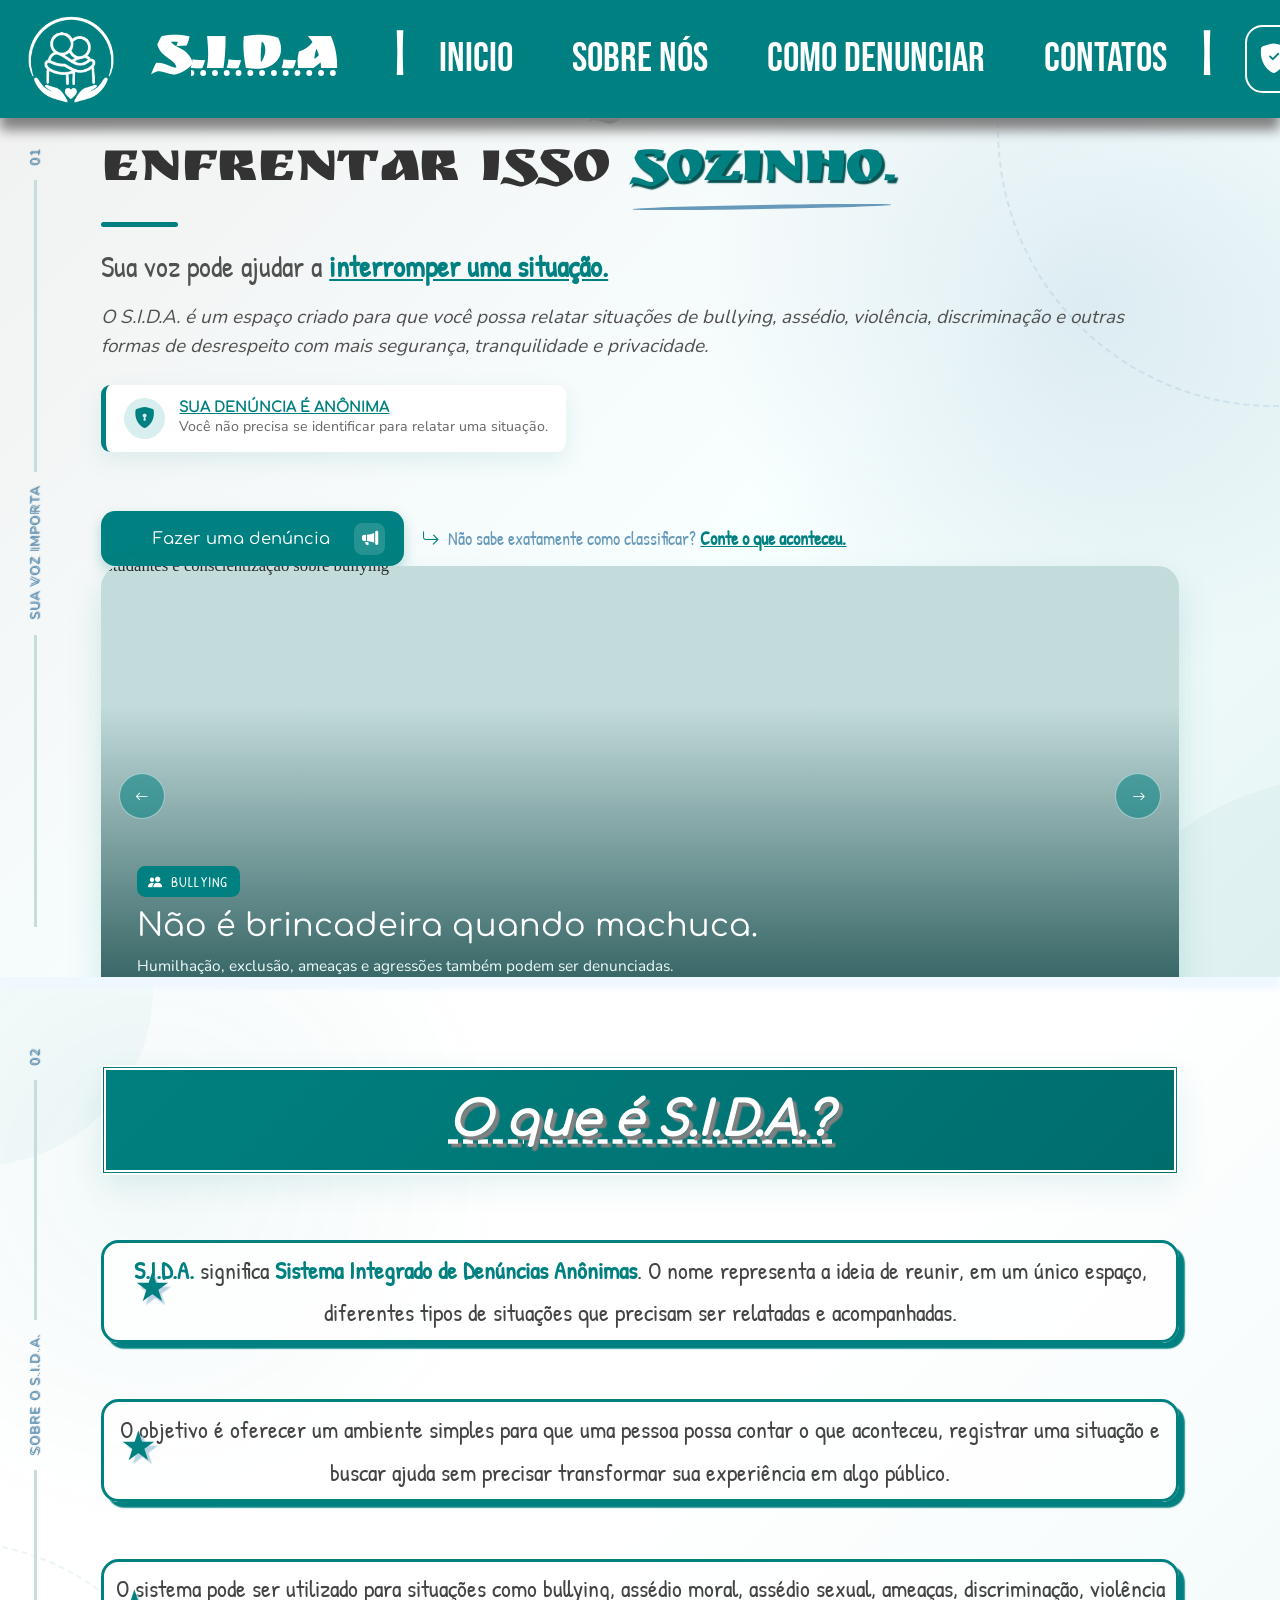
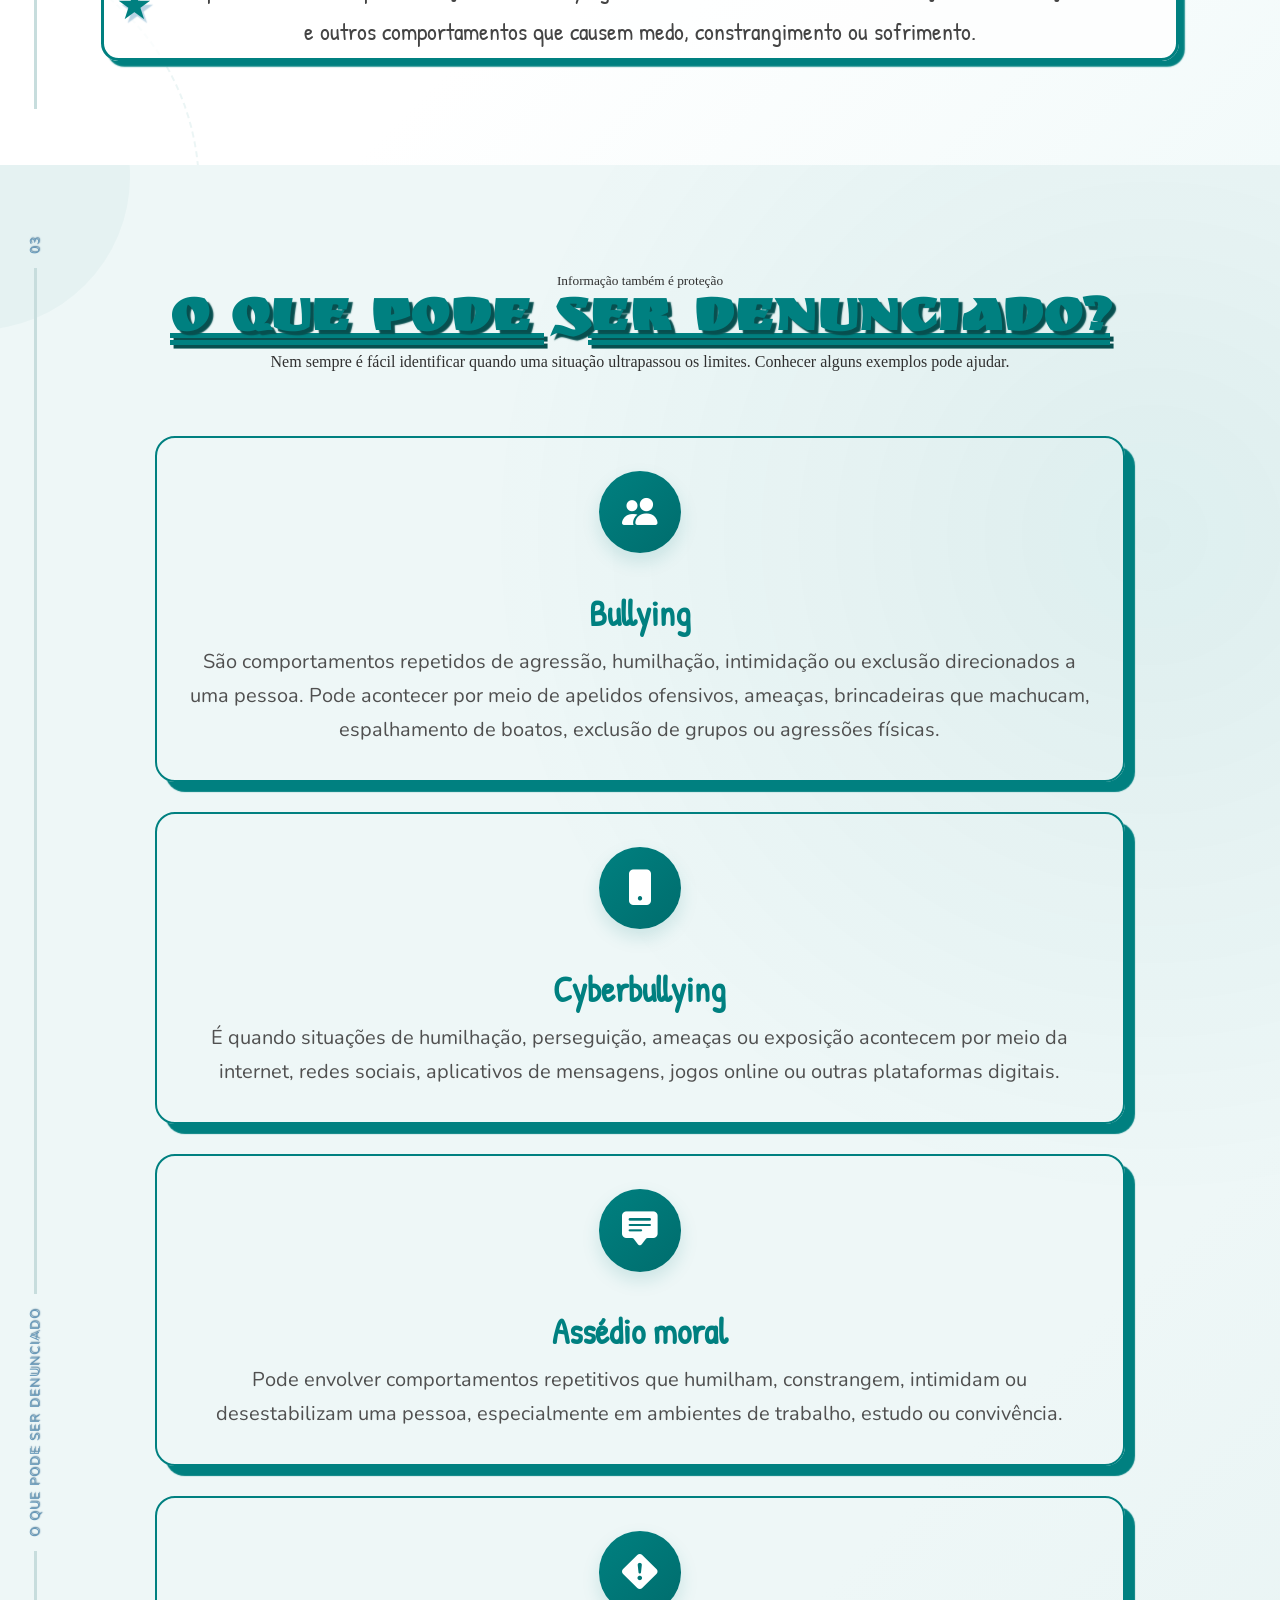
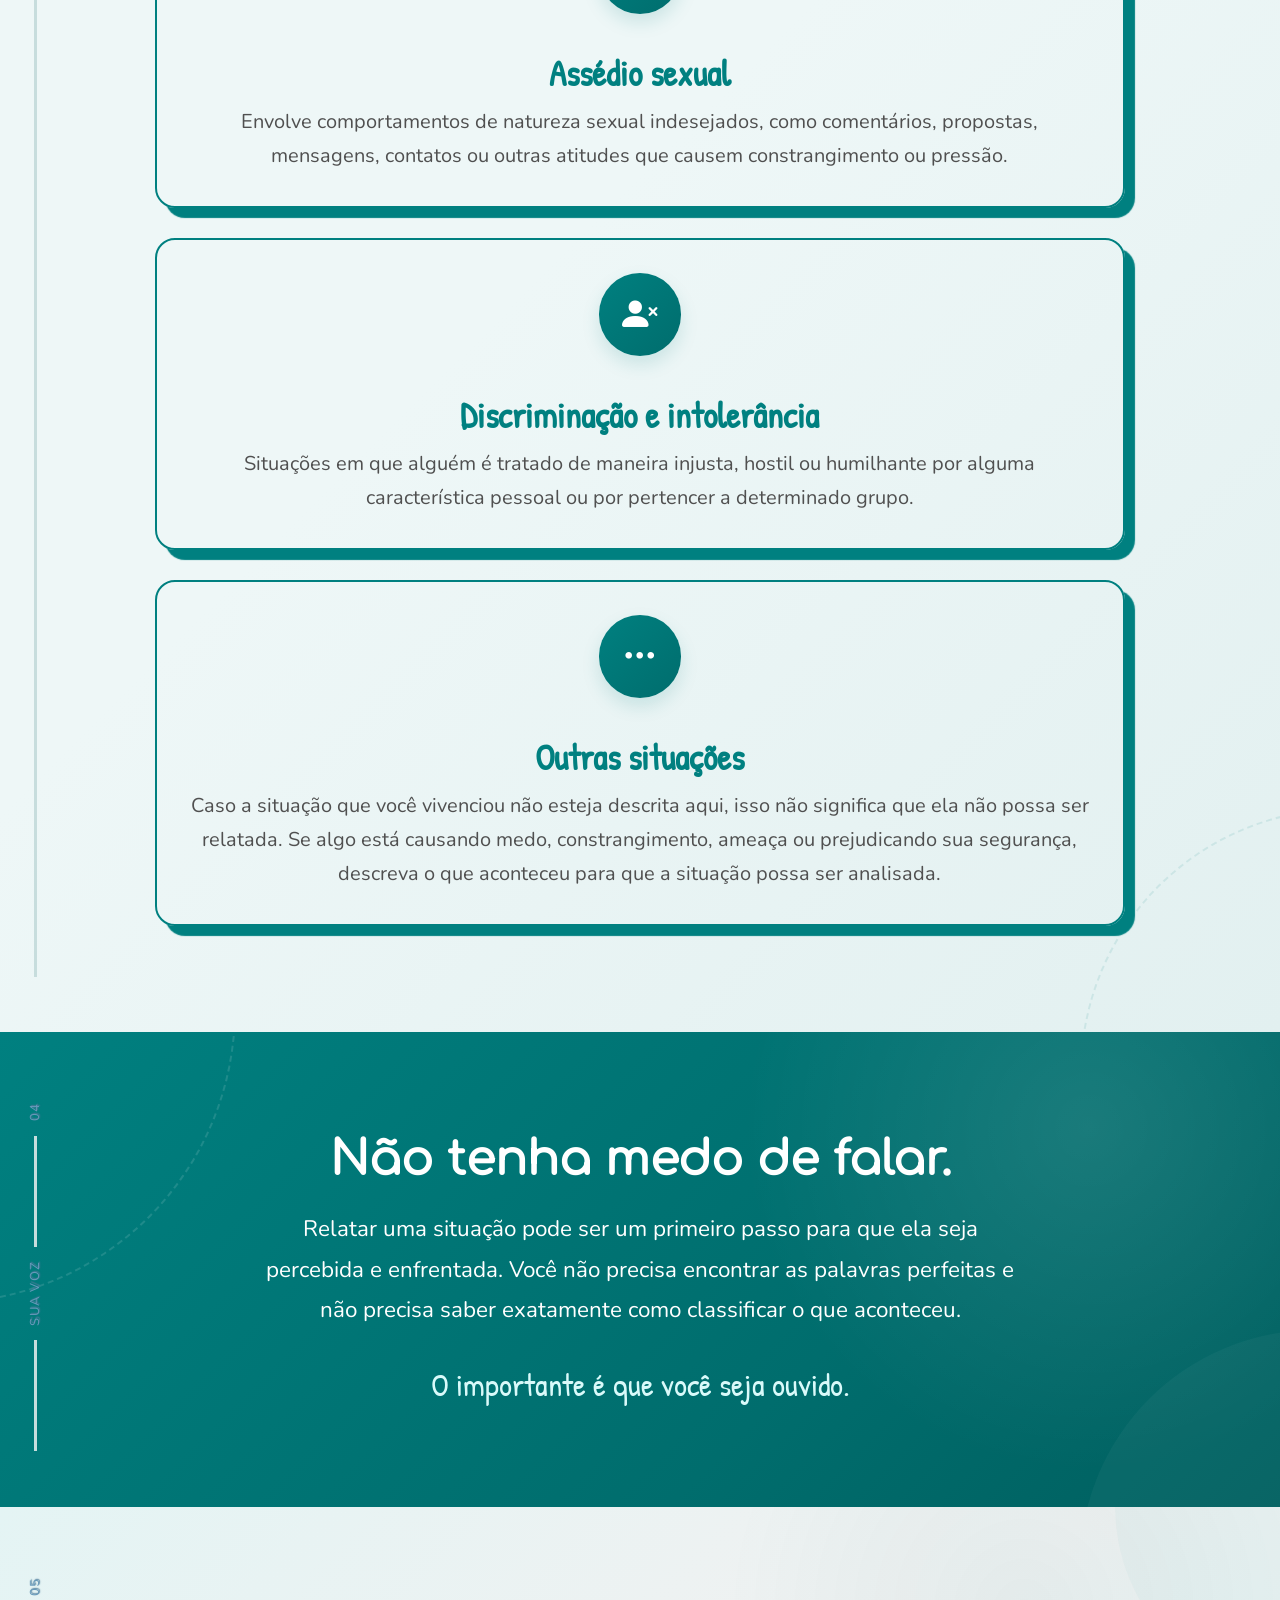
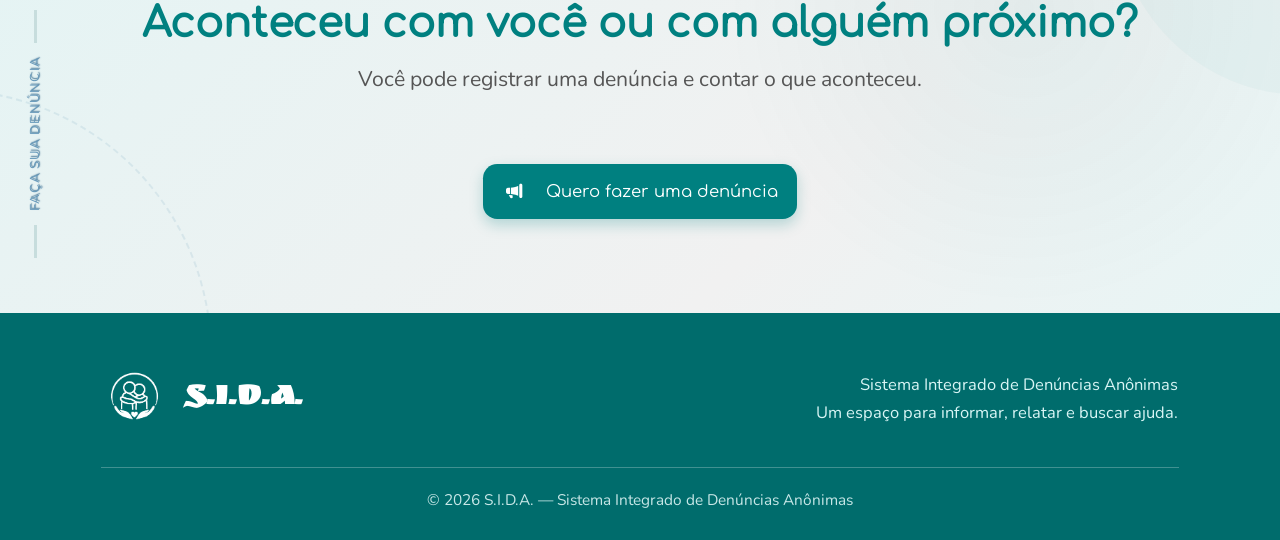
==== commit aaeb2bff: "tela de inicio responsiva para celular" ====
--- a/bullying/index.html
+++ b/bullying/index.html
@@ -36,7 +36,19 @@
                 </div>
             </div>
 
+            <div id="menu_hamburguer" onclick="abrir_menu()">
+                <i class="bi bi-list"></i>
+            </div>
         </header>
+
+        <div id="menu_lateral" class="animate__animated animate__slideInRight" style="display:none;">
+
+            <button onclick="abrir_inicio()">Inicio</button>
+            <button onclick="abrir_sobre_nos()">Sobre nós</button>
+            <button onclick="abrir_como_denunciar()">Como denunciar</button>
+            <button onclick="abrir_contatos()">Contatos</button>
+
+        </div>
         <main id="main">
             <section id="inicio">
                 <div class="linha_lateral_inicio">
--- a/bullying/style.css
+++ b/bullying/style.css
@@ -91,17 +91,755 @@
     /* text-shadow:calc(0.18vw + 0.39vh) calc(0.18vw + 0.39vh) calc(0.04vw + 0.08vh) grey; */
 }
 
+main {
+    width: 100%;
+}
+
+section {
+    width: 100%;
+    margin-top: 0 !important;
+    position: relative;
+    overflow: hidden;
+}
+
+.container {
+    margin: auto;
+}
+
+ #inicio {
+    width: 100%;
+    /* height: calc(23.17vw + 50vh); */
+    height:100vh;
+    /* height:calc(23.17vw + 50vh); */
+    /* min-height: calc(100vh - calc(3.66vw + 7.9vh)); */
+    position: relative;
+    display: flex;
+    align-items: center;
+    overflow: hidden;
+    z-index: 2;
+    background: radial-gradient(circle at 85% 25%, rgba(103, 153, 186, 0.18), transparent 30%), linear-gradient(135deg, #f1f1f1 0%, #f8ffff 55%, #e7f5f5 100%);
+    box-shadow: 0 calc(0.37vw + 0.79vh) calc(0.18vw + 0.39vh) aliceblue;
+
+}
+
+#inicio .container {
+    /* width: min(calc(42.09vw + 90.84vh), 90%); */
+    width:84.19vw;
+    margin: auto;
+    position: relative;
+    z-index: 2;
+}
+    
+
+    
+.inicio_texto h2 {
+    
+    font-family: ruslan;
+    font-size:calc(1.83vw + 3.95vh);
+    font-weight: normal;
+    line-height: 1.08;
+    letter-spacing: calc(-0.04vw - 0.08vh);
+    color: #333;
+    /* margin-bottom: calc(0.55vw + 1.18vh); */
+    margin-bottom:calc(0.55vw + 1.19vh);
+}
+    
+.inicio_texto h2 span {
+    color: #008080;
+    text-shadow: calc(0.08vw + 0.18vh) calc(0.08vw + 0.18vh) calc(0.04vw + 0.08vh) #075252;
+    position: relative;
+}
+    
+.inicio_texto h2 span::after {
+    content: "";
+    position: absolute;
+    left: calc(0.11vw + 0.24vh);
+    left:calc(0.11vw + 0.24vh);
+    /* right: calc(0.11vw + 0.24vh); */
+    right:calc(0.11vw + 0.24vh);
+    /* bottom: calc(-0.15vw - 0.32vh); */
+    bottom:calc(-0.15vw - 0.32vh);
+    /* height: calc(0.11vw + 0.24vh); */
+    height:calc(0.11vw + 0.24vh);
+    background: #6799ba;
+    border-radius: 50%;
+    transform: rotate(-1deg);
+}
+
+.inicio_linha {
+    /* width: calc(2.38vw + 5.13vh); */
+    width:calc(2.38vw + 5.14vh);
+    /* height: calc(0.15vw + 0.32vh); */
+    height:calc(0.15vw + 0.32vh);
+    background: #008080;
+    border-radius: calc(0.37vw + 0.79vh);
+    /* margin-bottom: calc(0.55vw + 1.18vh); */
+    margin-bottom:calc(0.55vw + 1.19vh);
+}
+    
+.inicio_texto h1 {
+    /* max-width: calc(18.67vw + 40.28vh); */
+    font-family: patrick;
+    /* font-size: calc(0.92vw + 1.97vh); */
+    font-size:calc(0.91vw + 1.98vh);
+    font-weight: normal;
+    line-height: 1.5;
+    /* margin-top: calc(0.37vw + 0.79vh) */
+    margin-top:calc(0.37vw + 0.79vh);
+    color: #505050;
+    /* margin-bottom: calc(0.44vw + 0.95vh); */
+    margin-bottom:calc(0.44vw + 0.95vh);
+}
+    
+.inicio_texto h1 strong {
+    color: #008080;
+    font-weight: bold;
+    text-decoration: underline;
+}
+    
+.inicio_texto > p {
+    /* max-width: calc(20.86vw + 45.02vh); */
+    font-family: nunito;
+    font-style: italic;
+    /* font-size: calc(0.59vw + 1.26vh); */
+    font-size:calc(0.59vw + 1.26vh);
+    /* margin-top: calc(0.37vw + 0.79vh); */
+    margin-top:calc(0.37vw + 0.79vh);
+    line-height: 1.55;
+    color: #505050;
+}
+    
+.inicio_texto > p b {
+    color: #008080;
+}
+    
+.aviso_anonimato {
+    width: fit-content;
+    /* min-width: calc(13.91vw + 30.02vh); */
+    /* margin-top: calc(0.73vw + 1.58vh); */
+    margin-top:calc(0.73vw + 1.58vh);
+    /* padding: calc(0.4vw + 0.87vh) calc(0.55vw + 1.18vh); */
+    padding:calc(0.4vw + 0.87vh) calc(0.55vw + 1.19vh);
+    display: flex;
+    align-items: center;
+    /* gap: calc(0.44vw + 0.95vh); */
+    gap:calc(0.44vw + 0.95vh);
+    background: white;
+    border-left: calc(0.18vw + 0.39vh) solid #008080;
+    border-radius: calc(0.29vw + 0.63vh);
+    box-shadow: 0 calc(0.26vw + 0.55vh) calc(0.73vw + 1.58vh) rgba(0, 128, 128, 0.10);
+}
+    
+.aviso_icone {
+    /* width: calc(1.28vw + 2.76vh); */
+    width:calc(1.28vw + 2.77vh);
+    /* height: calc(1.28vw + 2.76vh); */
+    height:calc(1.28vw + 2.77vh);
+    display: flex;
+    align-items: center;
+    justify-content: center;
+    border-radius: 50%;
+    background: #d9eeee;
+    color: #008080;
+}
+    
+.aviso_icone i {
+    /* font-size: calc(0.66vw + 1.42vh); */
+    font-size:calc(0.66vw + 1.42vh);
+}
+    
+.aviso_texto {
+    display: flex;
+    flex-direction: column;
+    gap: calc(0.07vw + 0.16vh);
+    gap:0.146vw;
+}
+    
+.aviso_anonimato strong {
+    font-family: "comfortaa";
+    /* font-size: calc(0.44vw + 0.95vh); */
+    font-size:calc(0.44vw + 0.95vh);
+    color: #008080;
+    text-decoration: underline;
+}
+    
+.aviso_anonimato span {
+    font-family: "nunito";
+    /* font-size: calc(0.44vw + 0.95vh); */
+    font-size:calc(0.44vw + 0.95vh);
+    color: #666;
+}
+    
+.acoes_inicio {
+    display: flex;
+    align-items: center;
+    /* gap: calc(0.55vw + 1.18vh); */
+    gap:calc(0.55vw + 1.19vh);
+    /* margin-top: calc(1.83vw + 3.95vh); */
+    margin-top:calc(1.83vw + 3.95vh);
+}
+    
+.botao_principal_inicio {
+    height: calc(1.72vw + 3.71vh);
+    height:calc(1.72vw + 3.71vh);
+    /* padding: 0 calc(0.59vw + 1.26vh) 0 calc(0.7vw + 1.5vh); */
+    padding:0 calc(0.59vw + 1.26vh) 0 calc(3vw + 1.5vh);
+    display: flex;
+    align-items: center;
+    /* gap: calc(0.73vw + 1.58vh); */
+    gap:calc(0.73vw + 1.58vh);
+    border: none;
+    border-radius: calc(0.44vw + 0.95vh);
+    background: #008080;
+    color: white;
+    font-family: "comfortaa";
+    /* font-size: calc(0.51vw + 1.11vh); */
+    font-size:calc(0.5vw + 1.11vh);
+    cursor: pointer;
+    white-space:nowrap;
+    box-shadow: 0 calc(0.18vw + 0.39vh) calc(0.44vw + 0.95vh) rgba(0, 128, 128, 0.25);
+    transition: 300ms ease;
+}
+
+.botao_principal_inicio i {
+    /* width: calc(0.99vw + 2.13vh); */
+    width:calc(0.99vw + 2.13vh);
+    /* height: calc(0.99vw + 2.13vh); */
+    height:calc(0.99vw + 2.13vh);
+    display: flex;
+    align-items: center;
+    justify-content: center;
+    border-radius: calc(0.26vw + 0.55vh);
+    background: rgba(255, 255, 255, 0.15);
+}
+
+.botao_principal_inicio:hover {
+    background: #006d6d;
+    transform: translateY(calc(-0.11vw - 0.24vh));
+}
+
+ .inicio_frase {
+    /* margin-top: calc(0.51vw + 1.11vh); */
+    display: flex;
+    align-items: center;
+    /* gap: calc(0.26vw + 0.55vh); */
+    gap:calc(0.26vw + 0.55vh);
+    font-family: patrick;
+    /* font-size: calc(0.55vw + 1.18vh); */
+    font-size:calc(0.55vw + 1.19vh);
+    color: #6799ba;
+    
+}
+    
+.inicio_frase i {
+    color: #008080;
+}
+    
+.inicio_frase b {
+    color: #008080;
+    text-decoration:underline;
+}
+
+ #o_que_e {
+    /* padding: calc(2.56vw + 5.53vh) 0; */
+    padding:calc(2.56vw + 5.53vh) 0;
+    background:radial-gradient(circle at 12% 25%, rgba(0, 128, 128, 0.05), transparent 28%), linear-gradient(135deg, #ffffff 0%, #ffffff 55%, #f2fafa 100%);
+    z-index: 1;
+}
+    
+#o_que_e::before {
+    content: "";
+    position: absolute;
+    width: calc(15.37vw + 33.18vh);
+    height: calc(15.37vw + 33.18vh);
+    left: calc(-9.15vw - 19.75vh);
+    bottom: calc(-8.42vw - 18.17vh);
+    border-radius: 50%;
+    border: calc(0.07vw + 0.16vh) dashed rgba(0, 128, 128, 0.08);
+}
+    
+#o_que_e::after {
+    content: "";
+    position: absolute;
+    width: calc(10.98vw + 23.7vh);
+    height: calc(10.98vw + 23.7vh);
+    left: calc(-6.22vw - 13.43vh);
+    top: calc(-5.12vw - 11.06vh);
+    border-radius: 50%;
+    background: rgba(0, 128, 128, 0.035);
+}
+    
+.titulo_secao {
+    text-align: center;
+    /* margin-bottom: calc(2.01vw + 4.34vh); */
+    margin-bottom:calc(2.01vw + 4.35vh);
+    position: relative;
+    z-index: 2;
+}
+    
+    
+#o_que_e h2 {
+    font-family: "comfortaa";
+    background: linear-gradient(135deg, #008080 0%, #006d6d 100%);
+    /* padding: calc(0.73vw + 1.58vh); */
+    padding:calc(0.73vw + 1.58vh);
+    /* font-size: calc(1.46vw + 3.16vh); */
+    font-size:calc(1.46vw + 3.16vh);
+    font-style: italic;
+    text-decoration: underline dashed;
+    color: white;
+    text-shadow: calc(0.11vw + 0.24vh) calc(0.11vw + 0.24vh) calc(0.04vw + 0.08vh) grey;
+    border: calc(0.18vw + 0.39vh) double;
+    /* margin-top: calc(0.18vw + 0.39vh); */
+    margin-top:calc(0.18vw + 0.4vh);
+    box-shadow: 0 calc(0.37vw + 0.79vh) calc(0.92vw + 1.97vh) rgba(0, 128, 128, 0.10);
+}
+    
+.sida_conteudo {
+    width: 100%;
+    height: auto;
+    display: flex;
+    flex-direction: column;
+    align-items: center;
+    justify-content: center;
+    /* gap: calc(2.2vw + 4.74vh); */
+    gap:calc(2.2vw + 4.74vh);
+    position: relative;
+    z-index: 2;
+}
+    
+.sida_nome {
+    text-align: center;
+    /* padding: calc(1.28vw + 2.76vh) calc(0.73vw + 1.58vh); */
+    padding:calc(1.28vw + 2.77vh) calc(0.73vw + 1.58vh);
+    border-top: calc(0.15vw + 0.32vh) solid #008080;
+    border-bottom: calc(0.15vw + 0.32vh) solid #6799ba;
+}
+    
+.sida_nome h3 {
+    font-family: "ruslan";
+    /* font-size: calc(2.38vw + 5.13vh); */
+    font-size:calc(2.38vw + 5.14vh);
+    color: #008080;
+    text-shadow: calc(0.11vw + 0.24vh) calc(0.11vw + 0.24vh) calc(0.04vw + 0.08vh) #b8d3e3;
+}
+    
+.sida_nome span {
+    font-family: "patrick";
+    /* font-size: calc(0.77vw + 1.66vh); */
+    font-size:calc(0.77vw + 1.66vh);
+    color: #555;
+}
+    
+.sida_texto {
+    width: 100%;
+    display: flex;
+    flex-direction: column;
+    /* gap: calc(1.1vw + 2.37vh); */
+    gap:calc(1.1vw + 2.37vh);
+    align-items: center;
+}
+    
+.sida_texto p {
+    font-family: patrick;
+    /* font-size: calc(0.73vw + 1.58vh); */
+    font-size:calc(0.73vw + 1.58vh);
+    line-height: 1.8;
+    color: #444;
+    border: calc(0.11vw + 0.24vh) solid #008080;
+    /* margin-bottom: calc(0.66vw + 1.42vh); */
+    margin-bottom:calc(0.66vw + 1.42vh);
+    text-align: center;
+    border-radius: calc(0.55vw + 1.18vh);
+    position: relative;
+    cursor: default;
+    /* padding: calc(0.18vw + 0.39vh); */
+    padding:calc(0.18vw + 0.4vh);
+    box-shadow: calc(0.18vw + 0.39vh) calc(0.18vw + 0.39vh) calc(0.04vw + 0.08vh) #008080;
+    /* width: calc(36.6vw + 78.99vh);
+    width:73.21vw; */
+    transition: 300ms ease;
+    background: rgba(255, 255, 255, 0.78);
+}
+    
+.sida_texto p:hover {
+    /* transform: scale(1.05) translateX(calc(1.1vw + 2.37vh)); */
+    transform: scale(1.05) translateX(2.2vw);
+    box-shadow: calc(0.18vw + 0.39vh) calc(0.18vw + 0.39vh) calc(0.37vw + 0.79vh) #008080;
+}
+    
+.sida_texto p::before {
+    content: "★";
+    position: absolute;
+    /* left: calc(-1.46vw - 3.16vh); */
+    
+    color: #008080;
+    /* font-size: calc(1.28vw + 2.76vh); */
+    font-size:calc(1.28vw + 2.77vh);
+    text-shadow: calc(0.11vw + 0.24vh) calc(0.11vw + 0.24vh) calc(0.04vw + 0.08vh) #b8d3e3;
+}
+    
+.sida_texto strong {
+    color: #008080;
+}
+    
+#entenda {
+    padding: calc(3.29vw + 7.11vh) 0;
+    padding:calc(3.29vw + 7.11vh) 0;
+    background:radial-gradient(circle at 90% 15%, rgba(0, 128, 128, 0.07), transparent 28%), linear-gradient(135deg, #eef7f7 0%, #eef7f7 60%, #e2f0f0 100%);
+    z-index: 1;
+}
+    
+#entenda::before {
+    content: "";
+    position: absolute;
+    width: calc(16.47vw + 35.55vh);
+    height: calc(16.47vw + 35.55vh);
+    right: calc(-10.25vw - 22.12vh);
+    bottom: calc(-9.52vw - 20.54vh);
+    border-radius: 50%;
+    border: calc(0.07vw + 0.16vh) dashed rgba(0, 128, 128, 0.10);
+}
+    
+#entenda::after {
+    content: "";
+    position: absolute;
+    width: calc(9.52vw + 20.54vh);
+    height: calc(9.52vw + 20.54vh);
+    left: calc(-5.49vw - 11.85vh);
+    top: calc(-4.39vw - 9.48vh);
+    border-radius: 50%;
+    background: rgba(0, 128, 128, 0.04);
+}
+    
+#entenda h2 {
+    font-family: ruslan;
+    font-size: calc(1.83vw + 3.95vh);
+    font-size:calc(1.83vw + 3.95vh);
+    color: #008080;
+    text-shadow: calc(0.11vw + 0.24vh) calc(0.11vw + 0.24vh) calc(0.04vw + 0.08vh) #074f4f;
+    text-decoration: underline double;
+}
+    
+#assuntos {
+    width: 100%;
+    height: 100%;
+    display: flex;
+    flex-direction: column;
+    align-items: center;
+    position: relative;
+    z-index: 2;
+    gap:30px;
+}
+    
+.assunto {
+    padding: calc(1.02vw + 2.21vh) 0;
+    padding:calc(1.02vw + 2.21vh);
+    border-bottom: calc(0.04vw + 0.08vh) solid #c7dddd;
+    width: 90%;
+    height:fit-content;
+    display: flex;
+    flex-direction:column;
+    justify-content:center !important;
+    align-items:center !important;
+    text-align:center;
+    border:2px solid #008080;
+    border-radius:20px;
+    box-shadow:10px 10px 1px #008080;
+    gap:calc(1.1vw + 2.37vh);
+    align-items: start;
+    position: relative;
+    
+}
+    
+.icone_assunto {
+    /* width: calc(2.56vw + 5.53vh); */
+    width:calc(2.56vw + 5.53vh);
+    /* height: calc(2.56vw + 5.53vh); */
+    height:calc(2.56vw + 5.53vh);
+    display: flex;
+    align-items: center;
+    justify-content: center;
+    background: linear-gradient(135deg, #008080 0%, #006d6d 100%);
+    color: white;
+    border-radius: 50%;
+    /* font-size: calc(1.1vw + 2.37vh); */
+    font-size:calc(1.1vw + 2.37vh);
+    box-shadow: 0 calc(0.26vw + 0.55vh) calc(0.55vw + 1.18vh) rgba(0, 128, 128, 0.15);
+}
+
+.assunto h3 {
+    font-family: "patrick";
+    /* font-size: calc(1.1vw + 2.37vh); */
+    font-size:calc(1.1vw + 2.37vh);
+    color: #008080;
+    /* margin-bottom: calc(0.26vw + 0.55vh); */
+    margin-bottom:calc(0.26vw + 0.55vh);
+    
+}
+    
+.assunto p {
+    font-family: "nunito";
+    /* font-size: calc(0.62vw + 1.34vh); */
+    font-size:calc(0.62vw + 1.34vh);
+    line-height: 1.7;
+    color: #505050;
+}
+
+.assunto p strong {
+    color: #333;
+}
+
+#sua_voz {
+    /* padding: calc(3.11vw + 6.71vh) 0; */
+    padding:calc(3.11vw + 6.72vh) 0;
+    background: radial-gradient(circle at 85% 20%, rgba(255, 255, 255, 0.10), transparent 30%), linear-gradient(135deg, #008080 0%, #006d6d 65%, #005f5f 100%);
+    color: white;
+    text-align: center;
+    z-index: 1;
+}
+
+#sua_voz::before {
+    content: "";
+    position: absolute;
+    width: calc(18.3vw + 39.49vh);
+    height: calc(18.3vw + 39.49vh);
+    left: calc(-10.98vw - 23.7vh);
+    top: calc(-9.88vw - 21.33vh);
+    border-radius: 50%;
+    border: calc(0.07vw + 0.16vh) dashed rgba(255, 255, 255, 0.12);
+}
+
+#sua_voz::after {
+    content: "";
+    position: absolute;
+    width: calc(14.64vw + 31.6vh);
+    height: calc(14.64vw + 31.6vh);
+    right: calc(-8.42vw - 18.17vh);
+    bottom: calc(-9.15vw - 19.75vh);
+    border-radius: 50%;
+    background: rgba(255, 255, 255, 0.035);
+}
+
+#sua_voz .container {
+    position: relative;
+    z-index: 2;
+}
+
+#sua_voz h2 {
+    font-family: "comfortaa";
+    /* font-size: calc(1.46vw + 3.16vh); */
+    font-size:calc(1.46vw + 3.16vh);
+    /* margin-bottom: calc(0.73vw + 1.58vh); */
+    margin-bottom:calc(0.73vw + 1.58vh);
+}
+
+#sua_voz p {
+    /* width: min(calc(29.28vw + 63.19vh), 90%);
+    width:calc(29.28vw + 63.19vh); */
+    width:58.57vw;
+    margin: auto;
+    font-family: "nunito";
+    /* font-size: calc(0.7vw + 1.5vh); */
+    font-size:calc(0.7vw + 1.5vh);
+    line-height: 1.8;
+}
+
+.frase_destaque {
+    /* margin-top: calc(1.02vw + 2.21vh); */
+    margin-top:calc(1.02vw + 2.21vh);
+    font-family: "patrick";
+    /* font-size: calc(0.99vw + 2.13vh); */
+    font-size:calc(0.99vw + 2.13vh);
+    color: #d9fafa;
+}
+
+#final_inicio {
+    /* padding: calc(2.93vw + 6.32vh) 0; */
+    padding:calc(2.93vw + 6.32vh) 0;
+    background:radial-gradient(circle at 80% 25%, rgba(0, 128, 128, 0.06), transparent 28%), linear-gradient(135deg, #e4f4f4 0%, #f1f1f1 65%, #e7f5f5 100%);
+    text-align: center;
+    z-index: 1;
+}
+
+#final_inicio::before {
+    content: "";
+    position: absolute;
+    width: calc(16.47vw + 35.55vh);
+    height: calc(16.47vw + 35.55vh);
+    left: calc(-9.88vw - 21.33vh);
+    bottom: calc(-9.52vw - 20.54vh);
+    border-radius: 50%;
+    border: calc(0.07vw + 0.16vh) dashed rgba(103, 153, 186, 0.14);
+}
+
+#final_inicio::after {
+    content: "";
+    position: absolute;
+    width: calc(11.71vw + 25.28vh);
+    height: calc(11.71vw + 25.28vh);
+    right: calc(-6.59vw - 14.22vh);
+    top: calc(-5.86vw - 12.64vh);
+    border-radius: 50%;
+    background: rgba(0, 128, 128, 0.035);
+}
+
+#final_inicio .container {
+    position: relative;
+    z-index: 2;
+}
+
+#final_inicio h2 {
+    font-family: "comfortaa";
+    color: #008080;
+    /* font-size: calc(1.28vw + 2.76vh); */
+    font-size:calc(1.28vw + 2.77vh);
+    /* margin-bottom: calc(0.55vw + 1.18vh); */
+    margin-bottom:calc(0.55vw + 1.19vh);
+}
+
+#final_inicio p {
+    font-family: "nunito";
+    /* font-size: calc(0.66vw + 1.42vh); */
+    font-size:calc(0.66vw + 1.42vh);
+    color: #555;
+    /* margin-bottom: calc(1.1vw + 2.37vh); */
+    margin-bottom:calc(1.1vw + 2.37vh);
+}
+
+#auxiliar_botao_denuncia {
+    width: 100%;
+    height: fit-content;
+    display: flex;
+    justify-content: center;
+    /* margin-top: calc(2.2vw + 4.74vh); */
+    margin-top:calc(2.2vw + 4.74vh);
+}
+
+.botao_denuncia {
+    /* height: calc(1.72vw + 3.71vh); */
+    height:calc(1.72vw + 3.71vh);
+    /* padding: 0 calc(0.59vw + 1.26vh) 0 calc(0.7vw + 1.5vh); */
+    padding: 0 calc(0.59vw + 1.26vh) 0 calc(0.7vw + 1.5vh);
+    display: flex;
+    align-items: center;
+    /* gap: calc(0.73vw + 1.58vh); */
+    gap:calc(0.73vw + 1.58vh);
+    border: none;
+    border-radius: calc(0.44vw + 0.95vh);
+    background: #008080;
+    color: white;
+    font-family: comfortaa;
+    /* font-size: calc(0.51vw + 1.11vh); */
+    font-size:calc(0.51vw + 1.11vh);
+    cursor: pointer;
+    box-shadow: 0 calc(0.18vw + 0.39vh) calc(0.44vw + 0.95vh) rgba(0, 128, 128, 0.25);
+    transition: 300ms ease;
+}
+    
+.denuncia i {
+    /* width: calc(0.99vw + 2.13vh); */
+    width:calc(0.99vw + 2.14vh);
+    /* height: calc(0.99vw + 2.13vh); */
+    height:calc(0.99vw + 2.14vh);
+    display: flex;
+    align-items: center;
+    justify-content: center;
+    border-radius: calc(0.26vw + 0.55vh);
+    background: rgba(255, 255, 255, 0.15);
+}
+    
+.botao_denuncia:hover {
+    background: #006d6d;
+    transform: translateY(calc(-0.11vw - 0.24vh));
+}
+
+footer {
+    background: #006c6c;
+    color: white;
+    /* padding: calc(1.65vw + 3.55vh) 0 calc(0.92vw + 1.97vh); */
+    padding:calc(1.65vw + 3.55vh) 0 calc(0.91vw + 1.98vh);
+}
+    
+.footer_conteudo {
+    /* width: min(calc(42.09vw + 90.84vh), 90%); */
+    /* width:calc(42.09vw + 90.84vh); */
+    width:84.1vw;
+    margin: auto;
+    display: flex;
+    justify-content: space-between;
+    align-items: center;
+    /* gap: calc(1.1vw + 2.37vh); */
+    gap:calc(1.1vw + 2.37vh);
+}
+    
+.footer_logo {
+    display: flex;
+    align-items: center;
+    /* gap: calc(0.55vw + 1.18vh); */
+    gap:calc(0.55vw + 1.19vh);
+}
+    
+.footer_logo img {
+    /* width: calc(2.01vw + 4.34vh); */
+    width:calc(2.01vw + 4.35vh);
+}
+    
+.footer_logo h3 {
+    font-family: "ruslan";
+    /* font-size: calc(1.1vw + 2.37vh); */
+    font-size:calc(1.1vw + 2.37vh);
+}
+    
+.footer_info {
+    text-align: right;
+}
+    
+.footer_info p {
+    font-family: "nunito";
+    /* font-size: calc(0.51vw + 1.11vh); */
+    font-size:calc(0.51vw + 1.11vh);
+    line-height: 1.7;
+    color: #d8f5f5;
+}
+    
+.footer_linha {
+    /* width: min(calc(42.09vw + 90.84vh), 90%);
+    width:calc(42.09vw + 90.84vh); */
+    width:84.19vw;
+    height: calc(0.04vw + 0.08vh);
+    background: rgba(255, 255, 255, 0.25);
+    margin: calc(1.1vw + 2.37vh) auto calc(0.66vw + 1.42vh);
+    margin:calc(1.1vw + 2.37vh) auto calc(0.66vw + 1.42vh);
+}
+    
+.copyright {
+    text-align: center;
+    font-family: "nunito";
+    /* font-size: calc(0.48vw + 1.03vh); */
+    font-size:calc(0.48vw + 1.03vh);
+    color: #c7e7e7;
+}
+
+.animar-scroll {
+    opacity: 0;
+    transform: translateY(calc(2.2vw + 4.74vh));
+    transition: opacity 800ms ease, transform 800ms ease;
+}
+
+.animar-scroll.apareceu {
+    opacity: 1;
+    transform: translateY(0);
+}
+
 @media(orientation:portrait){
     header{
         height:80px;
     }
 
     #nome {
-        /* margin-left: calc(0.73vw + 1.58vh); */
-        /* margin-left:calc(0.73vw + 1.58vh); */
-        /* font-size: calc(1.83vw + 3.95vh); */
-        font-size:calc(1.83vw + 3.95vh);
-        font-size:30px;
+        /* font-size:30px; */
+        font-size:calc(4.17vw + 2.03vh);
 
     }
 
@@ -109,8 +847,10 @@
         display:block;
         color:#e9e9e9;
         font-family:roboto;
-        font-size:10px;
-        width:200px;
+        /* font-size:12px; */
+        font-size:calc(0.83vw + 0.81vh);
+        /* width:190px; */
+        width:calc(26.39vw + 12.84vh);
         /* text-align:center; */
 
     }
@@ -118,8 +858,124 @@
     #botoes_auxiliar{
         display:none;
     }
-    
-    
+
+     #menu_hamburguer{
+        display:block;
+         color:white;
+         border:2px solid;
+         padding:10px;
+         /* padding:calc(1.39vw + ) */
+         padding-bottom:8px !important;
+         /* font-size:20px; */
+         font-size:calc(2.78vw + 1.35vh);
+         border-radius:15px;
+         /* margin-left:30px; */
+         margin-left:calc(4.17vw + 2.03vh);
+    }
+
+    #menu_lateral{
+        /* display:none; */
+        width:21%;
+        display:flex;
+        /* width:200px; */
+        height:100vh;
+        /* left:60px; */
+        left:calc(8.33vw + 4.05vh);
+        
+        position:fixed;
+        background:#008080;
+        z-index:1;
+        flex-direction:column;
+        align-items:center;
+        justify-content:center;
+        /* gap:50px; */
+        gap:calc(6.94vw + 3.38vh);
+        box-shadow: -10px 0 20px #323b3b;
+    }
+
+    #menu_lateral button{
+        font-family: bebas;
+        color:white;
+        background:transparent;
+        border:none;
+        width:100%;
+        
+        text-shadow: 5px 5px 1px grey;
+        /* font-size:40px; */
+        font-size:calc(5.56vw + 2.7vh);
+        padding-bottom:20px;
+        border-bottom:2px solid rgba(255 ,255,255,0.5);
+    }
+
+    #menu_lateral :first-child{
+        border-top:2px solid rgba(255 ,255,255,0.5);
+        padding-top:40px;
+    }
+
+    main {
+        /* margin-top:100px; */
+        margin-top:calc(13.89vw + 6.76vh);
+    }
+    
+    
+    .container {
+        /* width:calc(42.09vw + 90.84vh);
+        width:calc(42.1vw + 90.84vh); */
+        width:84.19vw;
+        /* width: min(calc(42.09vw + 90.84vh), 90%); */
+        margin: auto;
+    }
+
+    .linha_lateral_inicio{
+        display:none;
+    }
+
+    .inicio_conteudo {
+        display:flex;
+        flex-direction:column;
+        align-items: center;
+
+    }
+
+    .inicio_conteudo h2{
+        width:345px;
+        /* width:calc(47.92vw + 23.31vh); */
+        width:95.83vw;
+    }
+
+     .inicio_frase {
+        white-space:wrap;
+    }
+
+    .linha_lateral{
+        display:none;
+    }
+
+    .sida_texto p::before{
+        /* left:-30px; */
+        left:-8vw;
+        /* top: 25px; */
+        top:3vh;
+    }
+
+    #assuntos {
+        /* gap:30px; */
+        gap:calc(4.17vw + 2.03vh);
+    }
+    
+    .assunto {
+        width: 90%;
+        height:fit-content;
+        display: flex;
+        flex-direction:column;
+        justify-content:center !important;
+        align-items:center !important;
+        text-align:center;
+        border:2px solid #008080;
+        border-radius:20px;
+        box-shadow:10px 10px 1px #008080;
+        
+    }
 }
 
 @media(orientation:landscape){
@@ -278,6 +1134,10 @@
         width:84.19vw;
         /* width: min(calc(42.09vw + 90.84vh), 90%); */
         margin: auto;
+    }
+
+    #menu_hamburguer{
+        display:none;
     }
     
     #inicio {
@@ -398,210 +1258,6 @@
         background: #c7dddd;
     }
     
-    #inicio .container {
-        /* width: min(calc(42.09vw + 90.84vh), 90%); */
-        width:84.19vw;
-        margin: auto;
-        position: relative;
-        z-index: 2;
-    }
-    
-    .inicio_conteudo {
-        display: grid;
-        grid-template-columns: 0.95fr 1.05fr;
-        /* gap: calc(2.01vw + 4.34vh); */
-        gap:calc(2.01vw + 4.35vh);
-        align-items: center;
-    }
-    
-    .inicio_texto h2 {
-        /* max-width: calc(20.86vw + 45.02vh); */
-        font-family: ruslan;
-        /* font-size: calc(1.79vw + 3.87vh); */
-        /* font-size: calc(1.83vw + 3.95vh); */
-        font-size:calc(1.83vw + 3.95vh);
-        font-weight: normal;
-        line-height: 1.08;
-        letter-spacing: calc(-0.04vw - 0.08vh);
-        color: #333;
-        /* margin-bottom: calc(0.55vw + 1.18vh); */
-        margin-bottom:calc(0.55vw + 1.19vh);
-    }
-    
-    .inicio_texto h2 span {
-        color: #008080;
-        text-shadow: calc(0.08vw + 0.18vh) calc(0.08vw + 0.18vh) calc(0.04vw + 0.08vh) #075252;
-        position: relative;
-    }
-    
-    .inicio_texto h2 span::after {
-        content: "";
-        position: absolute;
-        left: calc(0.11vw + 0.24vh);
-        left:calc(0.11vw + 0.24vh);
-        /* right: calc(0.11vw + 0.24vh); */
-        right:calc(0.11vw + 0.24vh);
-        /* bottom: calc(-0.15vw - 0.32vh); */
-        bottom:calc(-0.15vw - 0.32vh);
-        /* height: calc(0.11vw + 0.24vh); */
-        height:calc(0.11vw + 0.24vh);
-        background: #6799ba;
-        border-radius: 50%;
-        transform: rotate(-1deg);
-    }
-    
-    .inicio_linha {
-        /* width: calc(2.38vw + 5.13vh); */
-        width:calc(2.38vw + 5.14vh);
-        /* height: calc(0.15vw + 0.32vh); */
-        height:calc(0.15vw + 0.32vh);
-        background: #008080;
-        border-radius: calc(0.37vw + 0.79vh);
-        /* margin-bottom: calc(0.55vw + 1.18vh); */
-        margin-bottom:calc(0.55vw + 1.19vh);
-    }
-    
-    .inicio_texto h1 {
-        /* max-width: calc(18.67vw + 40.28vh); */
-        font-family: patrick;
-        /* font-size: calc(0.92vw + 1.97vh); */
-        font-size:calc(0.91vw + 1.98vh);
-        font-weight: normal;
-        line-height: 1.5;
-        /* margin-top: calc(0.37vw + 0.79vh) */
-        margin-top:calc(0.37vw + 0.79vh);
-        color: #505050;
-        /* margin-bottom: calc(0.44vw + 0.95vh); */
-        margin-bottom:calc(0.44vw + 0.95vh);
-    }
-    
-    .inicio_texto h1 strong {
-        color: #008080;
-        font-weight: bold;
-        text-decoration: underline;
-    }
-    
-    .inicio_texto > p {
-        /* max-width: calc(20.86vw + 45.02vh); */
-        font-family: nunito;
-        font-style: italic;
-        /* font-size: calc(0.59vw + 1.26vh); */
-        font-size:calc(0.59vw + 1.26vh);
-        /* margin-top: calc(0.37vw + 0.79vh); */
-        margin-top:calc(0.37vw + 0.79vh);
-        line-height: 1.55;
-        color: #505050;
-    }
-    
-    .inicio_texto > p b {
-        color: #008080;
-    }
-    
-    .aviso_anonimato {
-        width: fit-content;
-        /* min-width: calc(13.91vw + 30.02vh); */
-        /* margin-top: calc(0.73vw + 1.58vh); */
-        margin-top:calc(0.73vw + 1.58vh);
-        /* padding: calc(0.4vw + 0.87vh) calc(0.55vw + 1.18vh); */
-        padding:calc(0.4vw + 0.87vh) calc(0.55vw + 1.19vh);
-        display: flex;
-        align-items: center;
-        /* gap: calc(0.44vw + 0.95vh); */
-        gap:calc(0.44vw + 0.95vh);
-        background: white;
-        border-left: calc(0.18vw + 0.39vh) solid #008080;
-        border-radius: calc(0.29vw + 0.63vh);
-        box-shadow: 0 calc(0.26vw + 0.55vh) calc(0.73vw + 1.58vh) rgba(0, 128, 128, 0.10);
-    }
-    
-    .aviso_icone {
-        /* width: calc(1.28vw + 2.76vh); */
-        width:calc(1.28vw + 2.77vh);
-        /* height: calc(1.28vw + 2.76vh); */
-        height:calc(1.28vw + 2.77vh);
-        display: flex;
-        align-items: center;
-        justify-content: center;
-        border-radius: 50%;
-        background: #d9eeee;
-        color: #008080;
-    }
-    
-    .aviso_icone i {
-        /* font-size: calc(0.66vw + 1.42vh); */
-        font-size:calc(0.66vw + 1.42vh);
-    }
-    
-    .aviso_texto {
-        display: flex;
-        flex-direction: column;
-        gap: calc(0.07vw + 0.16vh);
-        gap:0.146vw;
-    }
-    
-    .aviso_anonimato strong {
-        font-family: "comfortaa";
-        /* font-size: calc(0.44vw + 0.95vh); */
-        font-size:calc(0.44vw + 0.95vh);
-        color: #008080;
-        text-decoration: underline;
-    }
-    
-    .aviso_anonimato span {
-        font-family: "nunito";
-        /* font-size: calc(0.44vw + 0.95vh); */
-        font-size:calc(0.44vw + 0.95vh);
-        color: #666;
-    }
-    
-    .acoes_inicio {
-        display: flex;
-        align-items: center;
-        /* gap: calc(0.55vw + 1.18vh); */
-        gap:calc(0.55vw + 1.19vh);
-        /* margin-top: calc(1.83vw + 3.95vh); */
-        margin-top:calc(1.83vw + 3.95vh);
-    }
-    
-    .botao_principal_inicio {
-        height: calc(1.72vw + 3.71vh);
-        height:calc(1.72vw + 3.71vh);
-        /* padding: 0 calc(0.59vw + 1.26vh) 0 calc(0.7vw + 1.5vh); */
-        padding:0 calc(0.59vw + 1.26vh) 0 calc(3vw + 1.5vh);
-        display: flex;
-        align-items: center;
-        /* gap: calc(0.73vw + 1.58vh); */
-        gap:calc(0.73vw + 1.58vh);
-        border: none;
-        border-radius: calc(0.44vw + 0.95vh);
-        background: #008080;
-        color: white;
-        font-family: "comfortaa";
-        /* font-size: calc(0.51vw + 1.11vh); */
-        font-size:calc(0.5vw + 1.11vh);
-        cursor: pointer;
-        white-space:nowrap;
-        box-shadow: 0 calc(0.18vw + 0.39vh) calc(0.44vw + 0.95vh) rgba(0, 128, 128, 0.25);
-        transition: 300ms ease;
-    }
-    
-    .botao_principal_inicio i {
-        /* width: calc(0.99vw + 2.13vh); */
-        width:calc(0.99vw + 2.13vh);
-        /* height: calc(0.99vw + 2.13vh); */
-        height:calc(0.99vw + 2.13vh);
-        display: flex;
-        align-items: center;
-        justify-content: center;
-        border-radius: calc(0.26vw + 0.55vh);
-        background: rgba(255, 255, 255, 0.15);
-    }
-    
-    .botao_principal_inicio:hover {
-        background: #006d6d;
-        transform: translateY(calc(-0.11vw - 0.24vh));
-    }
-    
     .botao_secundario_inicio {
         height: calc(1.57vw + 3.4vh);
         padding: 0 calc(0.51vw + 1.11vh);
@@ -625,25 +1281,7 @@
     }
     
     .inicio_frase {
-        /* margin-top: calc(0.51vw + 1.11vh); */
-        display: flex;
-        align-items: center;
-        /* gap: calc(0.26vw + 0.55vh); */
-        gap:calc(0.26vw + 0.55vh);
-        font-family: patrick;
-        /* font-size: calc(0.55vw + 1.18vh); */
-        font-size:calc(0.55vw + 1.19vh);
-        color: #6799ba;
         white-space:nowrap;
-    }
-    
-    .inicio_frase i {
-        color: #008080;
-    }
-    
-    .inicio_frase b {
-        color: #008080;
-        text-decoration:underline;
     }
     
     .inicio_visual {
@@ -824,570 +1462,6 @@
         background: white;
     }
     
-    /* .chamada_denuncia {
-        min-height: calc(2.38vw + 5.13vh);
-        display: none !important;
-        grid-template-columns: calc(1.46vw + 3.16vh) 1fr auto;
-        align-items: center;
-        gap: calc(0.44vw + 0.95vh);
-        padding: calc(0.33vw + 0.71vh) calc(0.44vw + 0.95vh);
-        background: white;
-        border-radius: calc(0.44vw + 0.95vh);
-        border: calc(0.04vw + 0.08vh) solid #d8e7e7;
-        box-shadow: 0 calc(0.26vw + 0.55vh) calc(0.73vw + 1.58vh) rgba(0, 128, 128, 0.09);
-    } */
-    
-    /* .chamada_icone {
-        width: calc(1.39vw + 3vh);
-        height: calc(1.39vw + 3vh);
-        display: flex;
-        align-items: center;
-        justify-content: center;
-        border-radius: 50%;
-        background: #d9eeee;
-        color: #008080;
-    } */
-    
-    /* .chamada_texto {
-        display: flex;
-        flex-direction: column;
-        gap: calc(0.07vw + 0.16vh);
-    } */
-    
-    /* .chamada_texto strong {
-        font-family: "comfortaa";
-        font-size: calc(0.55vw + 1.18vh);
-        color: #008080;
-    } */
-    
-    /* .chamada_texto span {
-        font-family: "nunito";
-        font-size: calc(0.44vw + 0.95vh);
-        color: #666;
-    } */
-    
-    /* .chamada_denuncia button {
-        height: calc(1.35vw + 2.92vh);
-        padding: 0 calc(0.48vw + 1.03vh);
-        display: flex;
-        align-items: center;
-        gap: calc(0.26vw + 0.55vh);
-        border: none;
-        border-radius: calc(0.33vw + 0.71vh);
-        background: #008080;
-        color: white;
-        font-family: "comfortaa";
-        font-size: calc(0.4vw + 0.87vh);
-        cursor: pointer;
-        transition: 300ms ease;
-    } */
-    
-    /* .chamada_denuncia button:hover {
-        background: #006d6d;
-        transform: translateY(calc(-0.07vw - 0.16vh));
-    } */
-    
-    #o_que_e {
-        /* padding: calc(2.56vw + 5.53vh) 0; */
-        padding:calc(2.56vw + 5.53vh) 0;
-        background:radial-gradient(circle at 12% 25%, rgba(0, 128, 128, 0.05), transparent 28%), linear-gradient(135deg, #ffffff 0%, #ffffff 55%, #f2fafa 100%);
-        z-index: 1;
-    }
-    
-    #o_que_e::before {
-        content: "";
-        position: absolute;
-        width: calc(15.37vw + 33.18vh);
-        height: calc(15.37vw + 33.18vh);
-        left: calc(-9.15vw - 19.75vh);
-        bottom: calc(-8.42vw - 18.17vh);
-        border-radius: 50%;
-        border: calc(0.07vw + 0.16vh) dashed rgba(0, 128, 128, 0.08);
-    }
-    
-    #o_que_e::after {
-        content: "";
-        position: absolute;
-        width: calc(10.98vw + 23.7vh);
-        height: calc(10.98vw + 23.7vh);
-        left: calc(-6.22vw - 13.43vh);
-        top: calc(-5.12vw - 11.06vh);
-        border-radius: 50%;
-        background: rgba(0, 128, 128, 0.035);
-    }
-    
-    .titulo_secao {
-        text-align: center;
-        /* margin-bottom: calc(2.01vw + 4.34vh); */
-        margin-bottom:calc(2.01vw + 4.35vh);
-        position: relative;
-        z-index: 2;
-    }
-    
-    
-    #o_que_e h2 {
-        font-family: "comfortaa";
-        background: linear-gradient(135deg, #008080 0%, #006d6d 100%);
-        /* padding: calc(0.73vw + 1.58vh); */
-        padding:calc(0.73vw + 1.58vh);
-        /* font-size: calc(1.46vw + 3.16vh); */
-        font-size:calc(1.46vw + 3.16vh);
-        font-style: italic;
-        text-decoration: underline dashed;
-        color: white;
-        text-shadow: calc(0.11vw + 0.24vh) calc(0.11vw + 0.24vh) calc(0.04vw + 0.08vh) grey;
-        border: calc(0.18vw + 0.39vh) double;
-        /* margin-top: calc(0.18vw + 0.39vh); */
-        margin-top:calc(0.18vw + 0.4vh);
-        box-shadow: 0 calc(0.37vw + 0.79vh) calc(0.92vw + 1.97vh) rgba(0, 128, 128, 0.10);
-    }
-    
-    /* .titulo_secao p {
-        max-width: calc(26.35vw + 56.87vh);
-        margin: calc(0.55vw + 1.18vh) auto 0;
-        margin:calc(0.55vw + 1.19vh) auto 0;
-        font-family: "nunito";
-        font-size: calc(0.62vw + 1.34vh);
-        line-height: 1.7;
-        display: none;
-        color: #555;
-    } */
-    
-    .sida_conteudo {
-        width: 100%;
-        height: auto;
-        display: flex;
-        flex-direction: column;
-        align-items: center;
-        justify-content: center;
-        /* gap: calc(2.2vw + 4.74vh); */
-        gap:calc(2.2vw + 4.74vh);
-        position: relative;
-        z-index: 2;
-    }
-    
-    .sida_nome {
-        text-align: center;
-        /* padding: calc(1.28vw + 2.76vh) calc(0.73vw + 1.58vh); */
-        padding:calc(1.28vw + 2.77vh) calc(0.73vw + 1.58vh);
-        border-top: calc(0.15vw + 0.32vh) solid #008080;
-        border-bottom: calc(0.15vw + 0.32vh) solid #6799ba;
-    }
-    
-    .sida_nome h3 {
-        font-family: "ruslan";
-        /* font-size: calc(2.38vw + 5.13vh); */
-        font-size:calc(2.38vw + 5.14vh);
-        color: #008080;
-        text-shadow: calc(0.11vw + 0.24vh) calc(0.11vw + 0.24vh) calc(0.04vw + 0.08vh) #b8d3e3;
-    }
-    
-    .sida_nome span {
-        font-family: "patrick";
-        /* font-size: calc(0.77vw + 1.66vh); */
-        font-size:calc(0.77vw + 1.66vh);
-        color: #555;
-    }
-    
-    .sida_texto {
-        width: 100%;
-        display: flex;
-        flex-direction: column;
-        /* gap: calc(1.1vw + 2.37vh); */
-        gap:calc(1.1vw + 2.37vh);
-        align-items: center;
-    }
-    
-    .sida_texto p {
-        font-family: patrick;
-        /* font-size: calc(0.73vw + 1.58vh); */
-        font-size:calc(0.73vw + 1.58vh);
-        line-height: 1.8;
-        color: #444;
-        border: calc(0.11vw + 0.24vh) solid #008080;
-        /* margin-bottom: calc(0.66vw + 1.42vh); */
-        margin-bottom:calc(0.66vw + 1.42vh);
-        text-align: center;
-        border-radius: calc(0.55vw + 1.18vh);
-        position: relative;
-        cursor: default;
-        /* padding: calc(0.18vw + 0.39vh); */
-        padding:calc(0.18vw + 0.4vh);
-        box-shadow: calc(0.18vw + 0.39vh) calc(0.18vw + 0.39vh) calc(0.04vw + 0.08vh) #008080;
-        /* width: calc(36.6vw + 78.99vh);
-        width:73.21vw; */
-        transition: 300ms ease;
-        background: rgba(255, 255, 255, 0.78);
-    }
-    
-    .sida_texto p:hover {
-        /* transform: scale(1.05) translateX(calc(1.1vw + 2.37vh)); */
-        transform: scale(1.05) translateX(2.2vw);
-        box-shadow: calc(0.18vw + 0.39vh) calc(0.18vw + 0.39vh) calc(0.37vw + 0.79vh) #008080;
-    }
-    
-    .sida_texto p::before {
-        content: "★";
-        position: absolute;
-        /* left: calc(-1.46vw - 3.16vh); */
-        left:-2.93vw;
-        top: 0;
-        color: #008080;
-        /* font-size: calc(1.28vw + 2.76vh); */
-        font-size:calc(1.28vw + 2.77vh);
-        text-shadow: calc(0.11vw + 0.24vh) calc(0.11vw + 0.24vh) calc(0.04vw + 0.08vh) #b8d3e3;
-    }
-    
-    .sida_texto strong {
-        color: #008080;
-    }
-    
-    #entenda {
-        padding: calc(3.29vw + 7.11vh) 0;
-        padding:calc(3.29vw + 7.11vh) 0;
-        background:radial-gradient(circle at 90% 15%, rgba(0, 128, 128, 0.07), transparent 28%), linear-gradient(135deg, #eef7f7 0%, #eef7f7 60%, #e2f0f0 100%);
-        z-index: 1;
-    }
-    
-    #entenda::before {
-        content: "";
-        position: absolute;
-        width: calc(16.47vw + 35.55vh);
-        height: calc(16.47vw + 35.55vh);
-        right: calc(-10.25vw - 22.12vh);
-        bottom: calc(-9.52vw - 20.54vh);
-        border-radius: 50%;
-        border: calc(0.07vw + 0.16vh) dashed rgba(0, 128, 128, 0.10);
-    }
-    
-    #entenda::after {
-        content: "";
-        position: absolute;
-        width: calc(9.52vw + 20.54vh);
-        height: calc(9.52vw + 20.54vh);
-        left: calc(-5.49vw - 11.85vh);
-        top: calc(-4.39vw - 9.48vh);
-        border-radius: 50%;
-        background: rgba(0, 128, 128, 0.04);
-    }
-    
-    #entenda h2 {
-        font-family: ruslan;
-        font-size: calc(1.83vw + 3.95vh);
-        font-size:calc(1.83vw + 3.95vh);
-        color: #008080;
-        text-shadow: calc(0.11vw + 0.24vh) calc(0.11vw + 0.24vh) calc(0.04vw + 0.08vh) #074f4f;
-        text-decoration: underline double;
-    }
-    
-    #assuntos {
-        width: 100%;
-        height: 100%;
-        display: flex;
-        flex-direction: column;
-        align-items: center;
-        position: relative;
-        z-index: 2;
-    }
-    
-    .assunto {
-        padding: calc(1.02vw + 2.21vh) 0;
-        padding:calc(1.02vw + 2.21vh);
-        border-bottom: calc(0.04vw + 0.08vh) solid #c7dddd;
-        display: grid;
-        /* grid-template-columns: calc(3.29vw + 7.11vh) 1fr; */
-        grid-template-columns:calc(3.3vw + 7.11vh) 1fr;
-        /* gap: calc(1.1vw + 2.37vh); */
-        gap:calc(1.1vw + 2.37vh);
-        width: 90%;
-        align-items: start;
-        position: relative;
-    }
-    
-    .assunto:last-child {
-        border-bottom: none;
-    }
-    
-    .icone_assunto {
-        /* width: calc(2.56vw + 5.53vh); */
-        width:calc(2.56vw + 5.53vh);
-        /* height: calc(2.56vw + 5.53vh); */
-        height:calc(2.56vw + 5.53vh);
-        display: flex;
-        align-items: center;
-        justify-content: center;
-        background: linear-gradient(135deg, #008080 0%, #006d6d 100%);
-        color: white;
-        border-radius: 50%;
-        /* font-size: calc(1.1vw + 2.37vh); */
-        font-size:calc(1.1vw + 2.37vh);
-        box-shadow: 0 calc(0.26vw + 0.55vh) calc(0.55vw + 1.18vh) rgba(0, 128, 128, 0.15);
-    }
-    
-    .assunto h3 {
-        font-family: "patrick";
-        /* font-size: calc(1.1vw + 2.37vh); */
-        font-size:calc(1.1vw + 2.37vh);
-        color: #008080;
-        /* margin-bottom: calc(0.26vw + 0.55vh); */
-        margin-bottom:calc(0.26vw + 0.55vh);
-        
-    }
-    
-    .assunto p {
-        font-family: "nunito";
-        /* font-size: calc(0.62vw + 1.34vh); */
-        font-size:calc(0.62vw + 1.34vh);
-        line-height: 1.7;
-        color: #505050;
-    }
-    
-    .assunto p strong {
-        color: #333;
-    }
-    
-    #sua_voz {
-        /* padding: calc(3.11vw + 6.71vh) 0; */
-        padding:calc(3.11vw + 6.72vh) 0;
-        background: radial-gradient(circle at 85% 20%, rgba(255, 255, 255, 0.10), transparent 30%), linear-gradient(135deg, #008080 0%, #006d6d 65%, #005f5f 100%);
-        color: white;
-        text-align: center;
-        z-index: 1;
-    }
-    
-    #sua_voz::before {
-        content: "";
-        position: absolute;
-        width: calc(18.3vw + 39.49vh);
-        height: calc(18.3vw + 39.49vh);
-        left: calc(-10.98vw - 23.7vh);
-        top: calc(-9.88vw - 21.33vh);
-        border-radius: 50%;
-        border: calc(0.07vw + 0.16vh) dashed rgba(255, 255, 255, 0.12);
-    }
-    
-    #sua_voz::after {
-        content: "";
-        position: absolute;
-        width: calc(14.64vw + 31.6vh);
-        height: calc(14.64vw + 31.6vh);
-        right: calc(-8.42vw - 18.17vh);
-        bottom: calc(-9.15vw - 19.75vh);
-        border-radius: 50%;
-        background: rgba(255, 255, 255, 0.035);
-    }
-    
-    #sua_voz .container {
-        position: relative;
-        z-index: 2;
-    }
-    
-    #sua_voz h2 {
-        font-family: "comfortaa";
-        /* font-size: calc(1.46vw + 3.16vh); */
-        font-size:calc(1.46vw + 3.16vh);
-        /* margin-bottom: calc(0.73vw + 1.58vh); */
-        margin-bottom:calc(0.73vw + 1.58vh);
-    }
-    
-    #sua_voz p {
-        /* width: min(calc(29.28vw + 63.19vh), 90%);
-        width:calc(29.28vw + 63.19vh); */
-        width:58.57vw;
-        margin: auto;
-        font-family: "nunito";
-        /* font-size: calc(0.7vw + 1.5vh); */
-        font-size:calc(0.7vw + 1.5vh);
-        line-height: 1.8;
-    }
-    
-    .frase_destaque {
-        /* margin-top: calc(1.02vw + 2.21vh); */
-        margin-top:calc(1.02vw + 2.21vh);
-        font-family: "patrick";
-        /* font-size: calc(0.99vw + 2.13vh); */
-        font-size:calc(0.99vw + 2.13vh);
-        color: #d9fafa;
-    }
-    
-    #final_inicio {
-        /* padding: calc(2.93vw + 6.32vh) 0; */
-        padding:calc(2.93vw + 6.32vh) 0;
-        background:radial-gradient(circle at 80% 25%, rgba(0, 128, 128, 0.06), transparent 28%), linear-gradient(135deg, #e4f4f4 0%, #f1f1f1 65%, #e7f5f5 100%);
-        text-align: center;
-        z-index: 1;
-    }
-    
-    #final_inicio::before {
-        content: "";
-        position: absolute;
-        width: calc(16.47vw + 35.55vh);
-        height: calc(16.47vw + 35.55vh);
-        left: calc(-9.88vw - 21.33vh);
-        bottom: calc(-9.52vw - 20.54vh);
-        border-radius: 50%;
-        border: calc(0.07vw + 0.16vh) dashed rgba(103, 153, 186, 0.14);
-    }
-    
-    #final_inicio::after {
-        content: "";
-        position: absolute;
-        width: calc(11.71vw + 25.28vh);
-        height: calc(11.71vw + 25.28vh);
-        right: calc(-6.59vw - 14.22vh);
-        top: calc(-5.86vw - 12.64vh);
-        border-radius: 50%;
-        background: rgba(0, 128, 128, 0.035);
-    }
-    
-    #final_inicio .container {
-        position: relative;
-        z-index: 2;
-    }
-    
-    #final_inicio h2 {
-        font-family: "comfortaa";
-        color: #008080;
-        /* font-size: calc(1.28vw + 2.76vh); */
-        font-size:calc(1.28vw + 2.77vh);
-        /* margin-bottom: calc(0.55vw + 1.18vh); */
-        margin-bottom:calc(0.55vw + 1.19vh);
-    }
-    
-    #final_inicio p {
-        font-family: "nunito";
-        /* font-size: calc(0.66vw + 1.42vh); */
-        font-size:calc(0.66vw + 1.42vh);
-        color: #555;
-        /* margin-bottom: calc(1.1vw + 2.37vh); */
-        margin-bottom:calc(1.1vw + 2.37vh);
-    }
-    
-    #auxiliar_botao_denuncia {
-        width: 100%;
-        height: fit-content;
-        display: flex;
-        justify-content: center;
-        /* margin-top: calc(2.2vw + 4.74vh); */
-        margin-top:calc(2.2vw + 4.74vh);
-    }
-    
-    .botao_denuncia {
-        /* height: calc(1.72vw + 3.71vh); */
-        height:calc(1.72vw + 3.71vh);
-        /* padding: 0 calc(0.59vw + 1.26vh) 0 calc(0.7vw + 1.5vh); */
-        padding: 0 calc(0.59vw + 1.26vh) 0 calc(0.7vw + 1.5vh);
-        display: flex;
-        align-items: center;
-        /* gap: calc(0.73vw + 1.58vh); */
-        gap:calc(0.73vw + 1.58vh);
-        border: none;
-        border-radius: calc(0.44vw + 0.95vh);
-        background: #008080;
-        color: white;
-        font-family: comfortaa;
-        /* font-size: calc(0.51vw + 1.11vh); */
-        font-size:calc(0.51vw + 1.11vh);
-        cursor: pointer;
-        box-shadow: 0 calc(0.18vw + 0.39vh) calc(0.44vw + 0.95vh) rgba(0, 128, 128, 0.25);
-        transition: 300ms ease;
-    }
-    
-    .denuncia i {
-        /* width: calc(0.99vw + 2.13vh); */
-        width:calc(0.99vw + 2.14vh);
-        /* height: calc(0.99vw + 2.13vh); */
-        height:calc(0.99vw + 2.14vh);
-        display: flex;
-        align-items: center;
-        justify-content: center;
-        border-radius: calc(0.26vw + 0.55vh);
-        background: rgba(255, 255, 255, 0.15);
-    }
-    
-    .botao_denuncia:hover {
-        background: #006d6d;
-        transform: translateY(calc(-0.11vw - 0.24vh));
-    }
-    
-    footer {
-        background: #006c6c;
-        color: white;
-        /* padding: calc(1.65vw + 3.55vh) 0 calc(0.92vw + 1.97vh); */
-        padding:calc(1.65vw + 3.55vh) 0 calc(0.91vw + 1.98vh);
-    }
-    
-    .footer_conteudo {
-        /* width: min(calc(42.09vw + 90.84vh), 90%); */
-        /* width:calc(42.09vw + 90.84vh); */
-        width:84.1vw;
-        margin: auto;
-        display: flex;
-        justify-content: space-between;
-        align-items: center;
-        /* gap: calc(1.1vw + 2.37vh); */
-        gap:calc(1.1vw + 2.37vh);
-    }
-    
-    .footer_logo {
-        display: flex;
-        align-items: center;
-        /* gap: calc(0.55vw + 1.18vh); */
-        gap:calc(0.55vw + 1.19vh);
-    }
-    
-    .footer_logo img {
-        /* width: calc(2.01vw + 4.34vh); */
-        width:calc(2.01vw + 4.35vh);
-    }
-    
-    .footer_logo h3 {
-        font-family: "ruslan";
-        /* font-size: calc(1.1vw + 2.37vh); */
-        font-size:calc(1.1vw + 2.37vh);
-    }
-    
-    .footer_info {
-        text-align: right;
-    }
-    
-    .footer_info p {
-        font-family: "nunito";
-        /* font-size: calc(0.51vw + 1.11vh); */
-        font-size:calc(0.51vw + 1.11vh);
-        line-height: 1.7;
-        color: #d8f5f5;
-    }
-    
-    .footer_linha {
-        /* width: min(calc(42.09vw + 90.84vh), 90%);
-        width:calc(42.09vw + 90.84vh); */
-        width:84.19vw;
-        height: calc(0.04vw + 0.08vh);
-        background: rgba(255, 255, 255, 0.25);
-        margin: calc(1.1vw + 2.37vh) auto calc(0.66vw + 1.42vh);
-        margin:calc(1.1vw + 2.37vh) auto calc(0.66vw + 1.42vh);
-    }
-    
-    .copyright {
-        text-align: center;
-        font-family: "nunito";
-        /* font-size: calc(0.48vw + 1.03vh); */
-        font-size:calc(0.48vw + 1.03vh);
-        color: #c7e7e7;
-    }
-    
-    .animar-scroll {
-        opacity: 0;
-        transform: translateY(calc(2.2vw + 4.74vh));
-        transition: opacity 800ms ease, transform 800ms ease;
-    }
-    
-    .animar-scroll.apareceu {
-        opacity: 1;
-        transform: translateY(0);
-    }
-    
     #sobre_nos {
         /* margin-top: calc(1.83vw + 3.95vh) !important; */
         margin-top:calc(1.83vw + 3.95vh) !important;
@@ -2497,3 +2571,191 @@
 
 }
 
+
+/* ===== CARROSSEL RESPONSIVO — AJUSTES ESTÉTICOS PARA CELULAR ===== */
+@media screen and (max-width: 768px) {
+    .inicio_visual {
+        width: 100%;
+        max-width: 520px;
+        margin: 34px auto 0;
+        padding: 0 2px 12px;
+    }
+
+    .inicio_carrossel {
+        width: 100%;
+        max-width: 100%;
+        margin: 0 auto;
+        gap: 0;
+    }
+
+    .carrossel_imagem {
+        width: 100%;
+        height: clamp(390px, 112vw, 490px);
+        min-height: 0;
+        border-radius: 24px;
+        overflow: hidden;
+        background: #d9eeee;
+        box-shadow: 0 16px 38px rgba(0, 75, 75, 0.18),
+                    0 3px 10px rgba(0, 75, 75, 0.08);
+        isolation: isolate;
+    }
+
+    .slide {
+        overflow: hidden;
+        border-radius: inherit;
+    }
+
+    .slide img {
+        width: 100%;
+        height: 100%;
+        object-fit: cover;
+        object-position: center;
+        filter: saturate(0.82) brightness(0.78);
+        transform: scale(1.015);
+    }
+
+    .slide.ativo img {
+        transform: scale(1.055);
+    }
+
+    .slide_sombra {
+        background: linear-gradient(
+            180deg,
+            rgba(0, 45, 45, 0.02) 5%,
+            rgba(0, 45, 45, 0.12) 34%,
+            rgba(0, 45, 45, 0.76) 72%,
+            rgba(0, 35, 35, 0.94) 100%
+        );
+    }
+
+    .slide_conteudo {
+        left: 24px;
+        right: 24px;
+        bottom: 66px;
+        z-index: 3;
+        color: #fff;
+    }
+
+    .slide_categoria {
+        gap: 8px;
+        padding: 7px 12px;
+        margin-bottom: 15px;
+        border: 1px solid rgba(255, 255, 255, 0.35);
+        border-radius: 999px;
+        background: rgba(0, 105, 105, 0.82);
+        box-shadow: 0 4px 14px rgba(0, 0, 0, 0.12);
+        font-family: "nunito", sans-serif;
+        font-size: 11px;
+        font-weight: 800;
+        letter-spacing: 1.3px;
+        backdrop-filter: blur(8px);
+    }
+
+    .slide_conteudo h3 {
+        max-width: 100%;
+        margin-bottom: 12px;
+        font-family: "comfortaa", sans-serif;
+        font-size: clamp(23px, 6.2vw, 30px);
+        font-weight: 700;
+        line-height: 1.2;
+        letter-spacing: -0.6px;
+        text-wrap: balance;
+        text-shadow: 0 2px 12px rgba(0, 0, 0, 0.18);
+    }
+
+    .slide_conteudo p {
+        max-width: 100%;
+        font-family: "nunito", sans-serif;
+        font-size: clamp(14px, 3.8vw, 16px);
+        line-height: 1.55;
+        color: rgba(255, 255, 255, 0.92);
+        text-shadow: 0 1px 8px rgba(0, 0, 0, 0.2);
+    }
+
+    .carrossel_seta {
+        top: auto;
+        bottom: 18px;
+        width: 42px;
+        height: 42px;
+        transform: none;
+        border: 1px solid rgba(255, 255, 255, 0.48);
+        background: rgba(0, 91, 91, 0.72);
+        box-shadow: 0 4px 14px rgba(0, 0, 0, 0.16);
+        backdrop-filter: blur(8px);
+        -webkit-tap-highlight-color: transparent;
+    }
+
+    .carrossel_seta:hover {
+        transform: none;
+        background: rgba(0, 105, 105, 0.92);
+    }
+
+    .carrossel_anterior {
+        left: 18px;
+    }
+
+    .carrossel_proximo {
+        right: 18px;
+    }
+
+    .carrossel_indicadores {
+        left: 50%;
+        bottom: 34px;
+        transform: translateX(-50%);
+        align-items: center;
+        justify-content: center;
+        gap: 7px;
+        padding: 8px 12px;
+        border: 1px solid rgba(255, 255, 255, 0.18);
+        border-radius: 999px;
+        background: rgba(0, 45, 45, 0.32);
+        backdrop-filter: blur(8px);
+    }
+
+    .indicador {
+        width: 6px;
+        height: 6px;
+        min-width: 6px;
+        border-radius: 999px;
+        background: rgba(255, 255, 255, 0.58);
+    }
+
+    .indicador.ativo {
+        width: 20px;
+        background: #fff;
+    }
+}
+
+@media screen and (max-width: 380px) {
+    .inicio_visual {
+        margin-top: 26px;
+    }
+
+    .carrossel_imagem {
+        height: 420px;
+        border-radius: 20px;
+    }
+
+    .slide_conteudo {
+        left: 19px;
+        right: 19px;
+        bottom: 68px;
+    }
+
+    .slide_conteudo h3 {
+        font-size: 23px;
+    }
+
+    .slide_conteudo p {
+        font-size: 14px;
+    }
+}
+
+/* @media (prefers-reduced-motion: reduce) {
+    .slide,
+    .slide img,
+    .carrossel_seta,
+    .indicador {
+        transition: none !important;
+    }
+} */
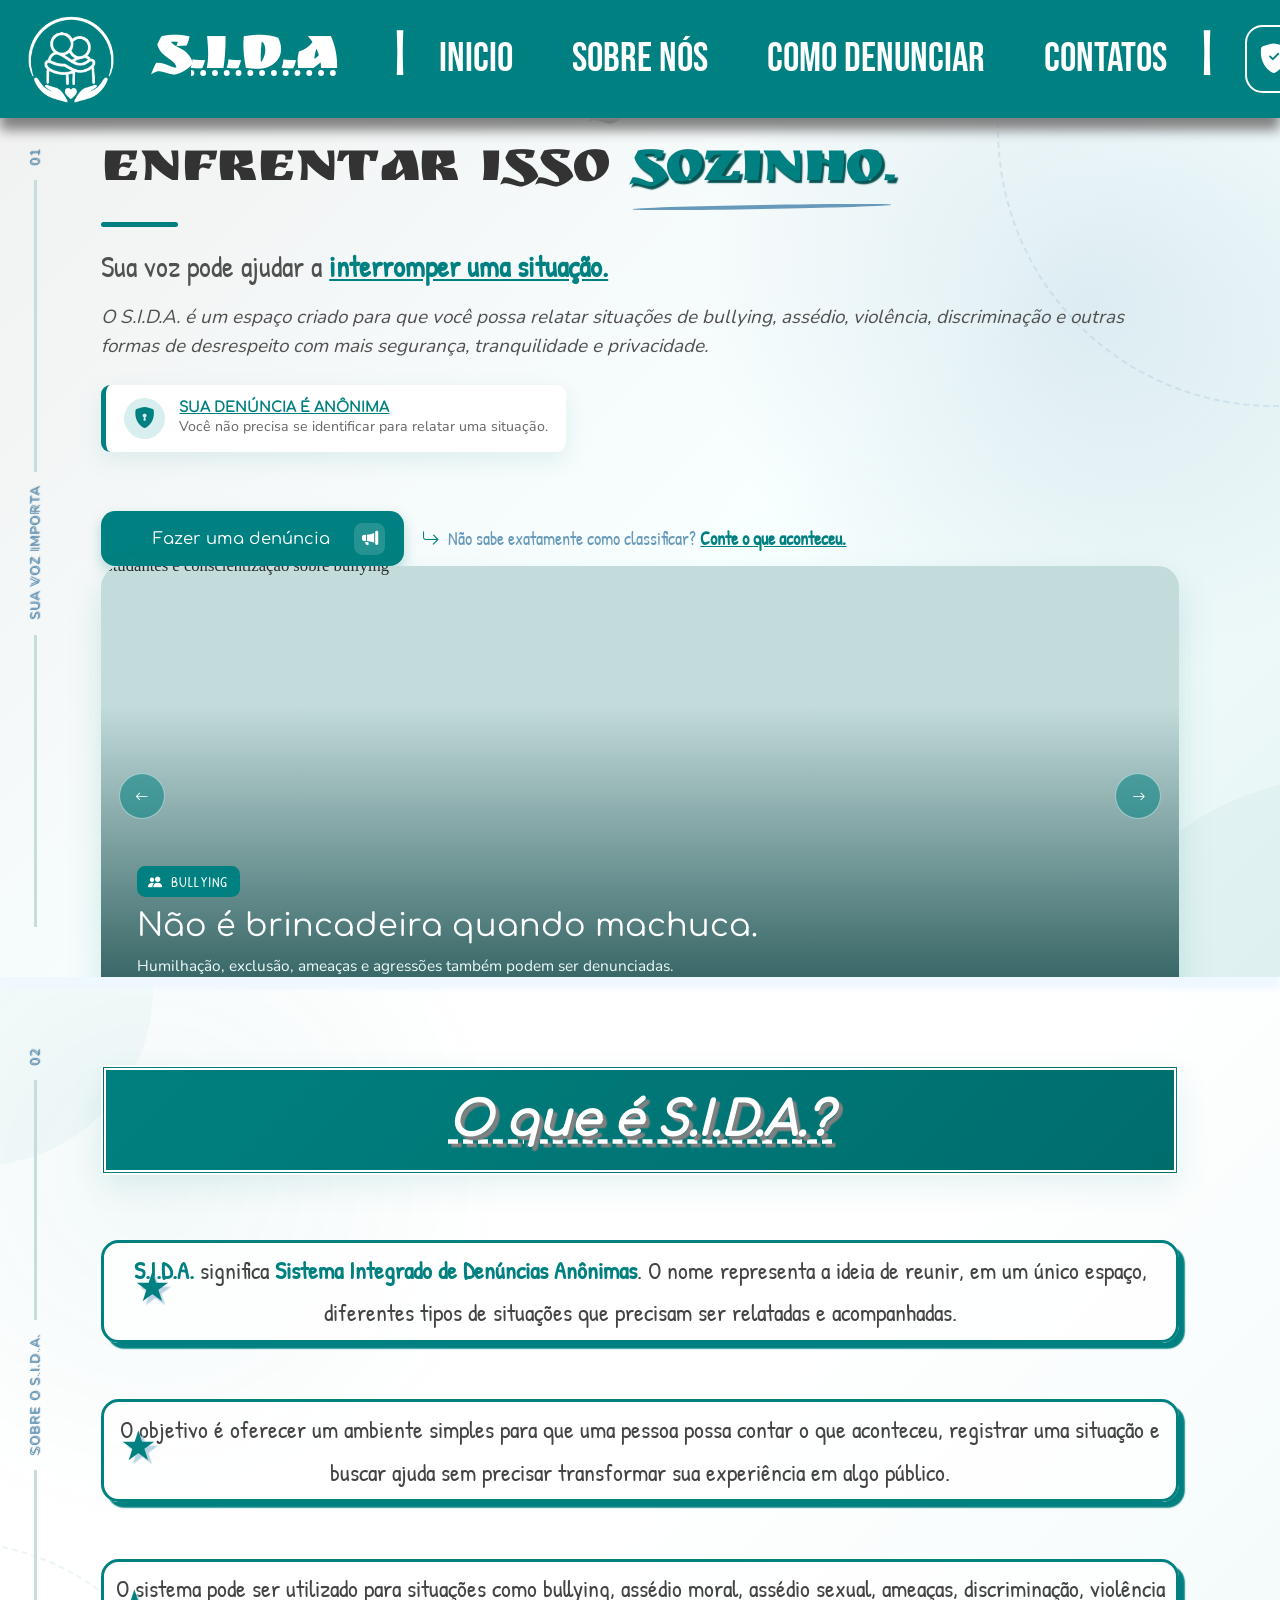
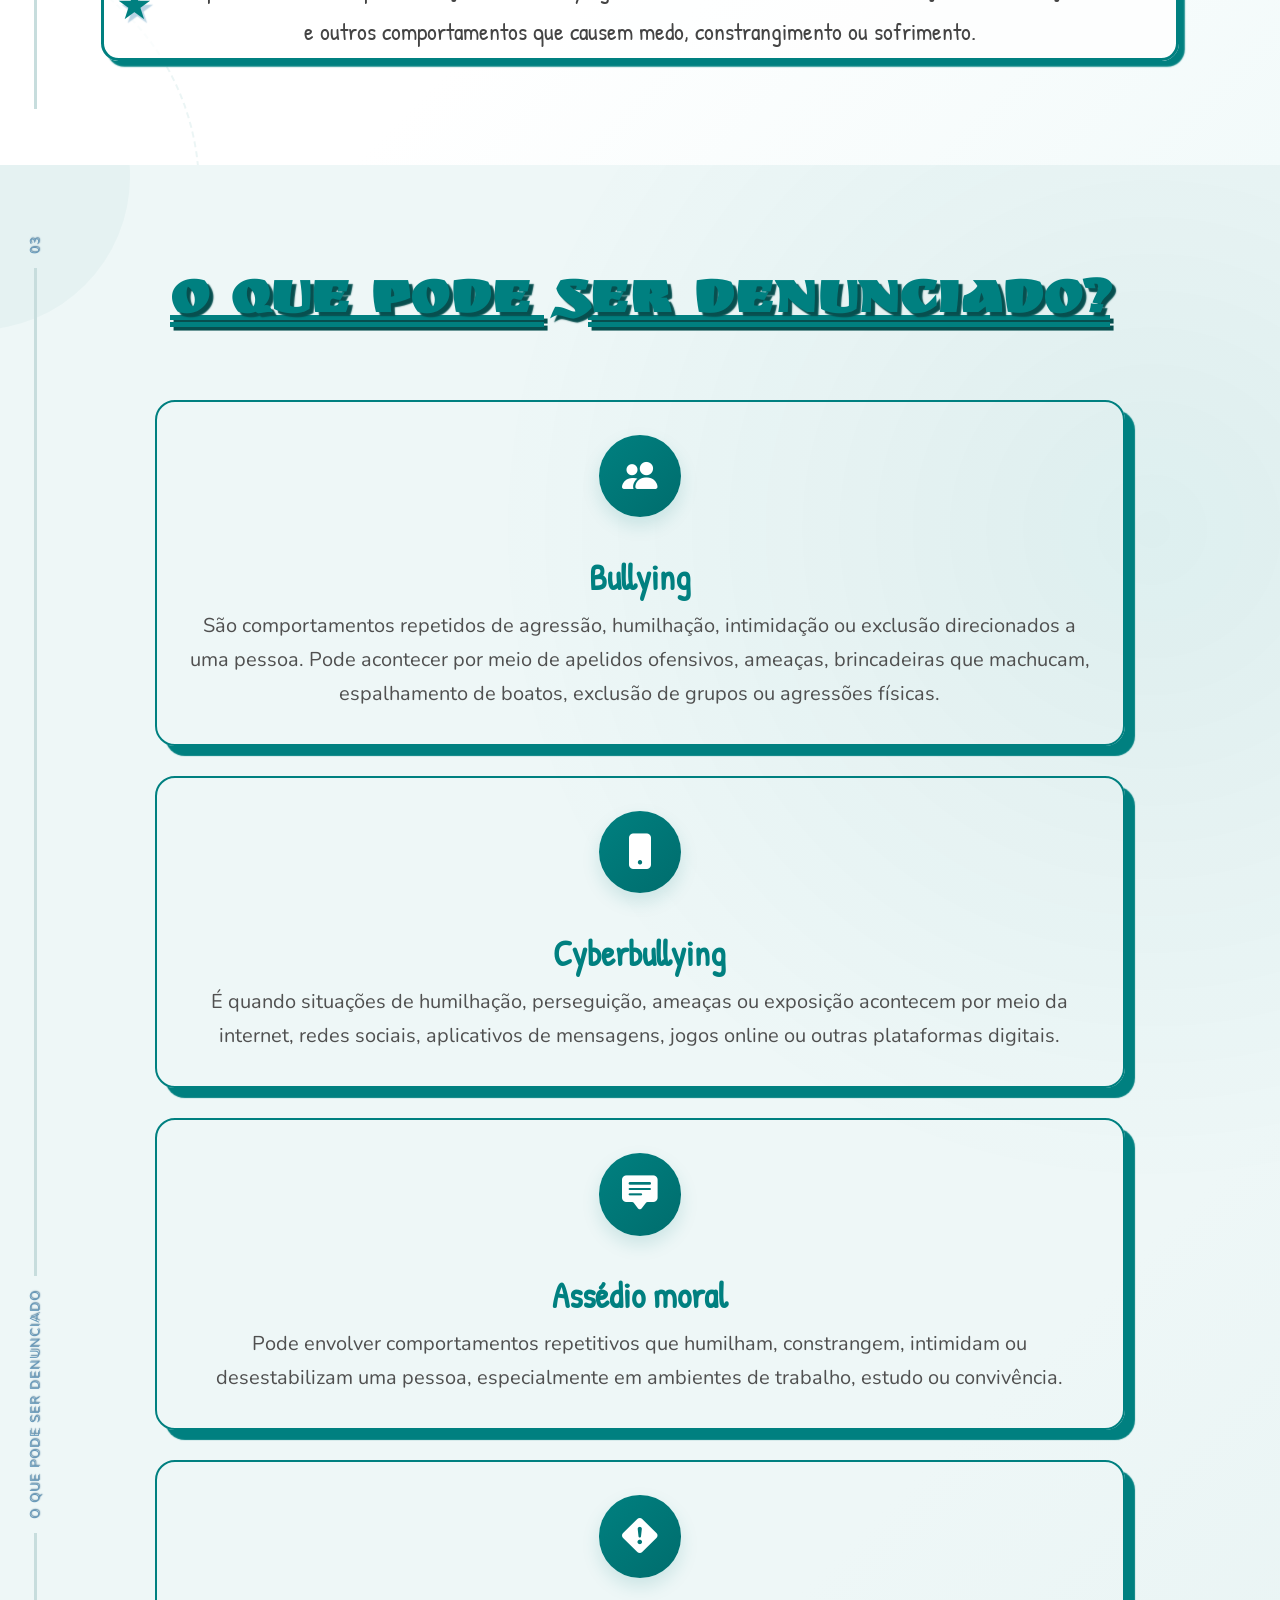
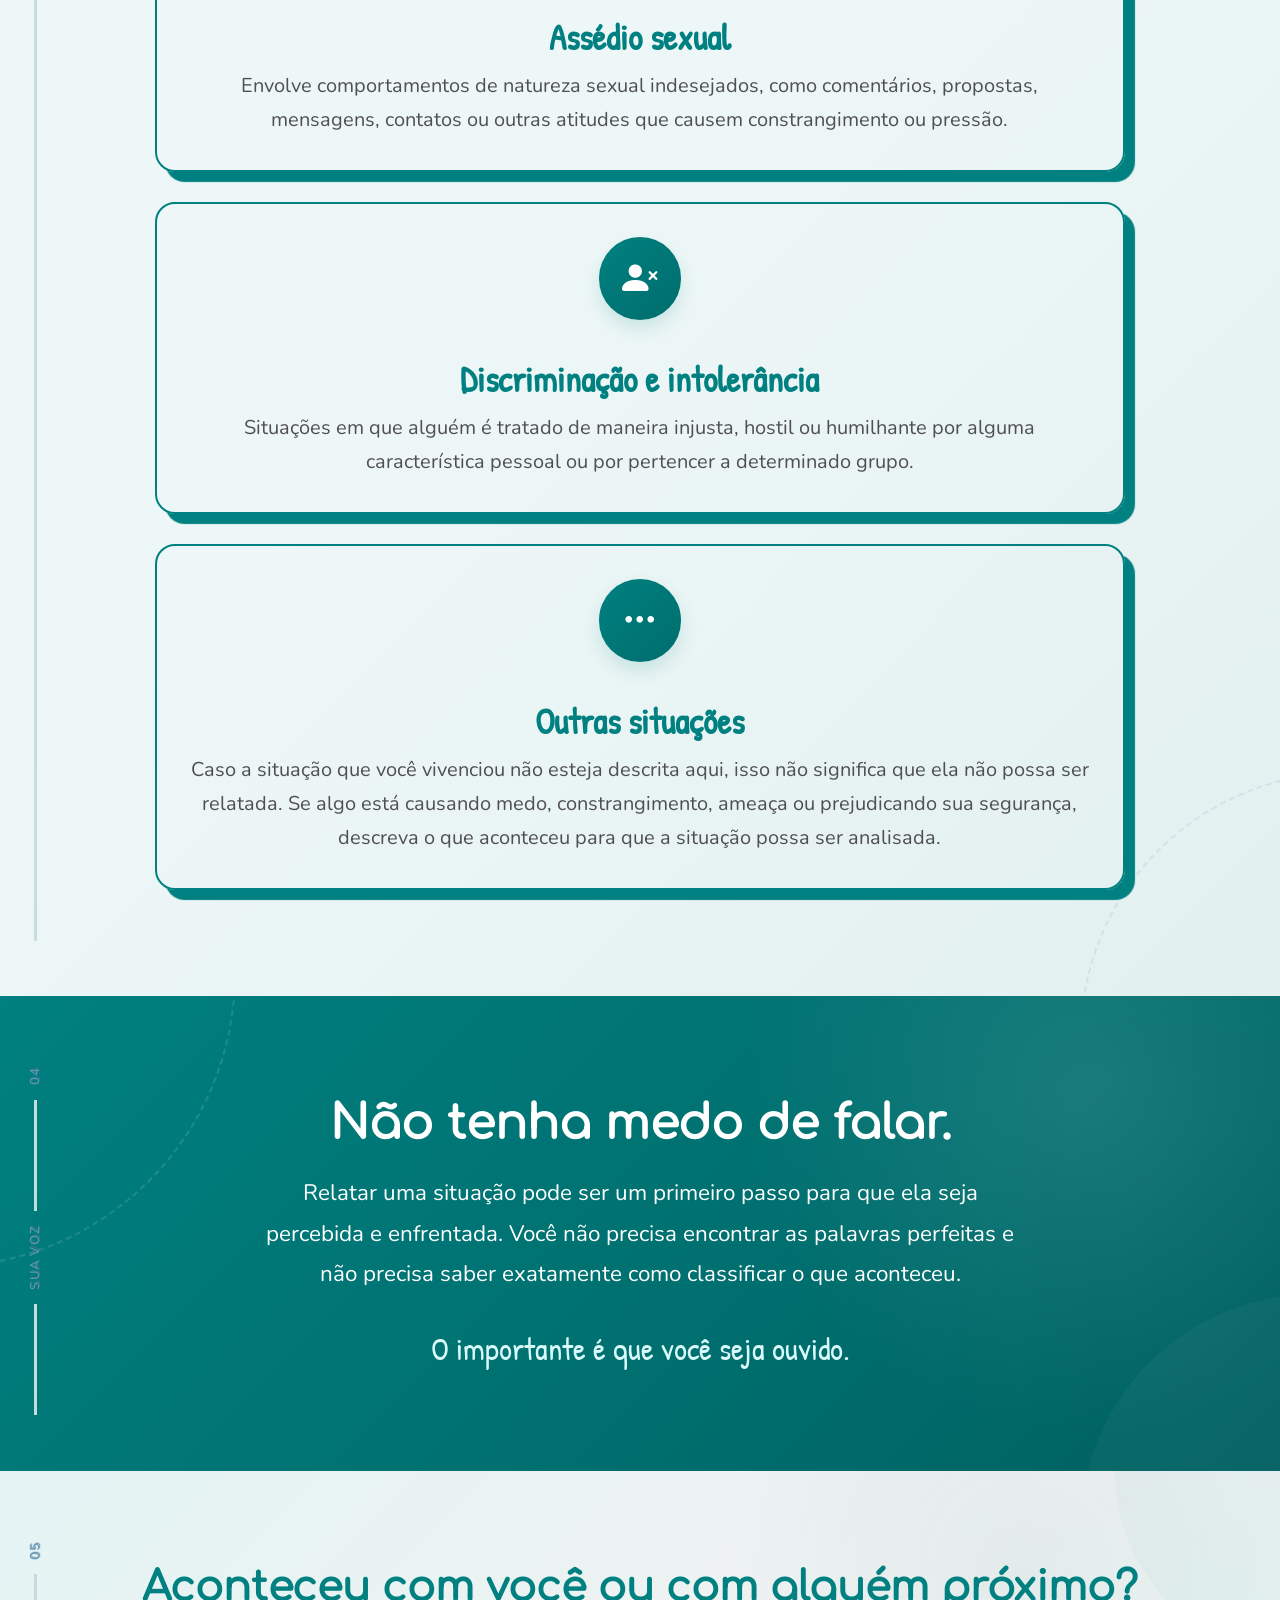
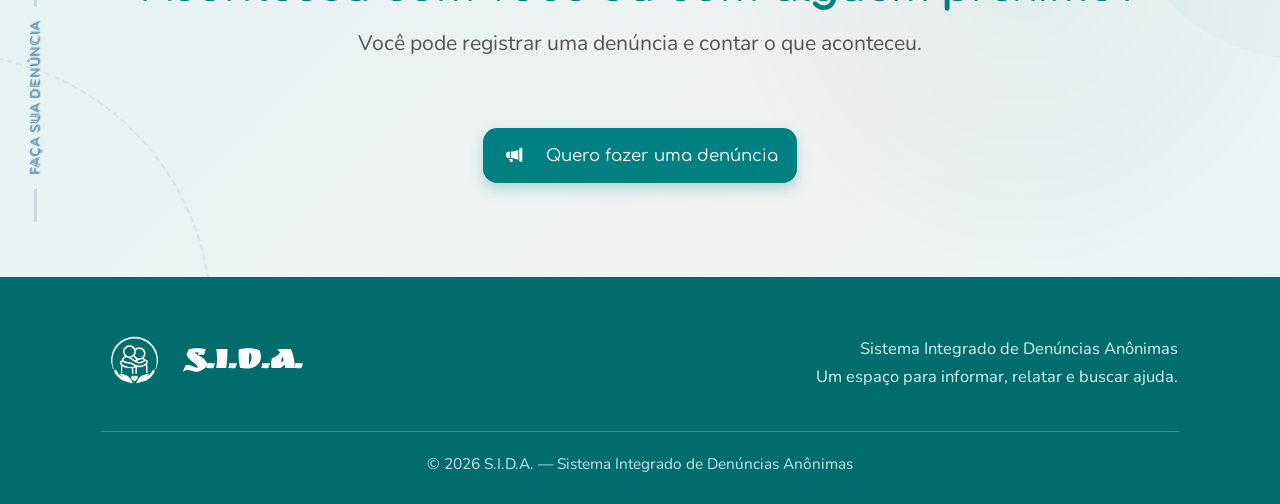
==== commit 36ac5317: "pequena melhoria no html" ====
--- a/bullying/index.html
+++ b/bullying/index.html
@@ -401,15 +401,15 @@
 
                     <div class="titulo_secao">
 
-                        <small>Informação também é proteção</small>
+                        <!-- <small>Informação também é proteção</small> -->
 
                         <h2>O que pode ser denunciado?</h2>
 
-                        <p>
+                        <!-- <p>
                             Nem sempre é fácil identificar quando uma situação
                             ultrapassou os limites. Conhecer alguns exemplos pode
                             ajudar.
-                        </p>
+                        </p> -->
 
                     </div>
 
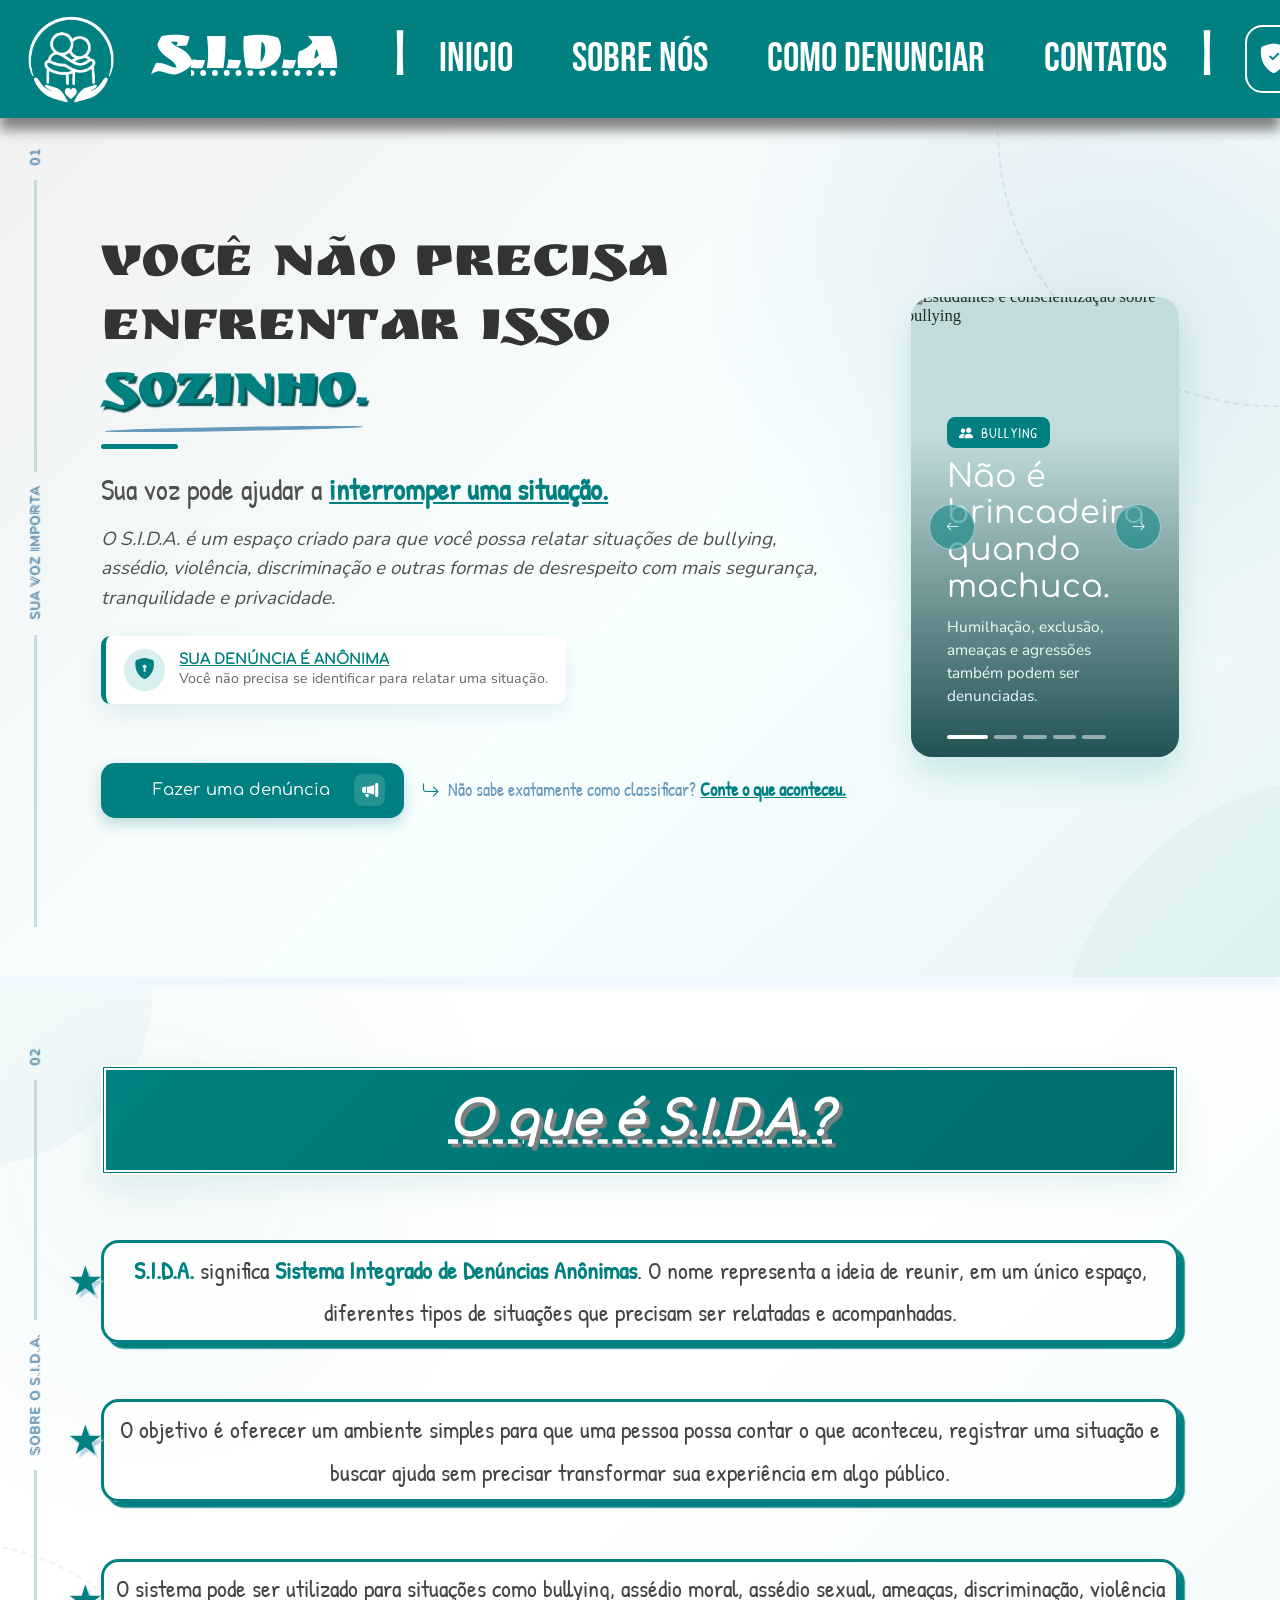
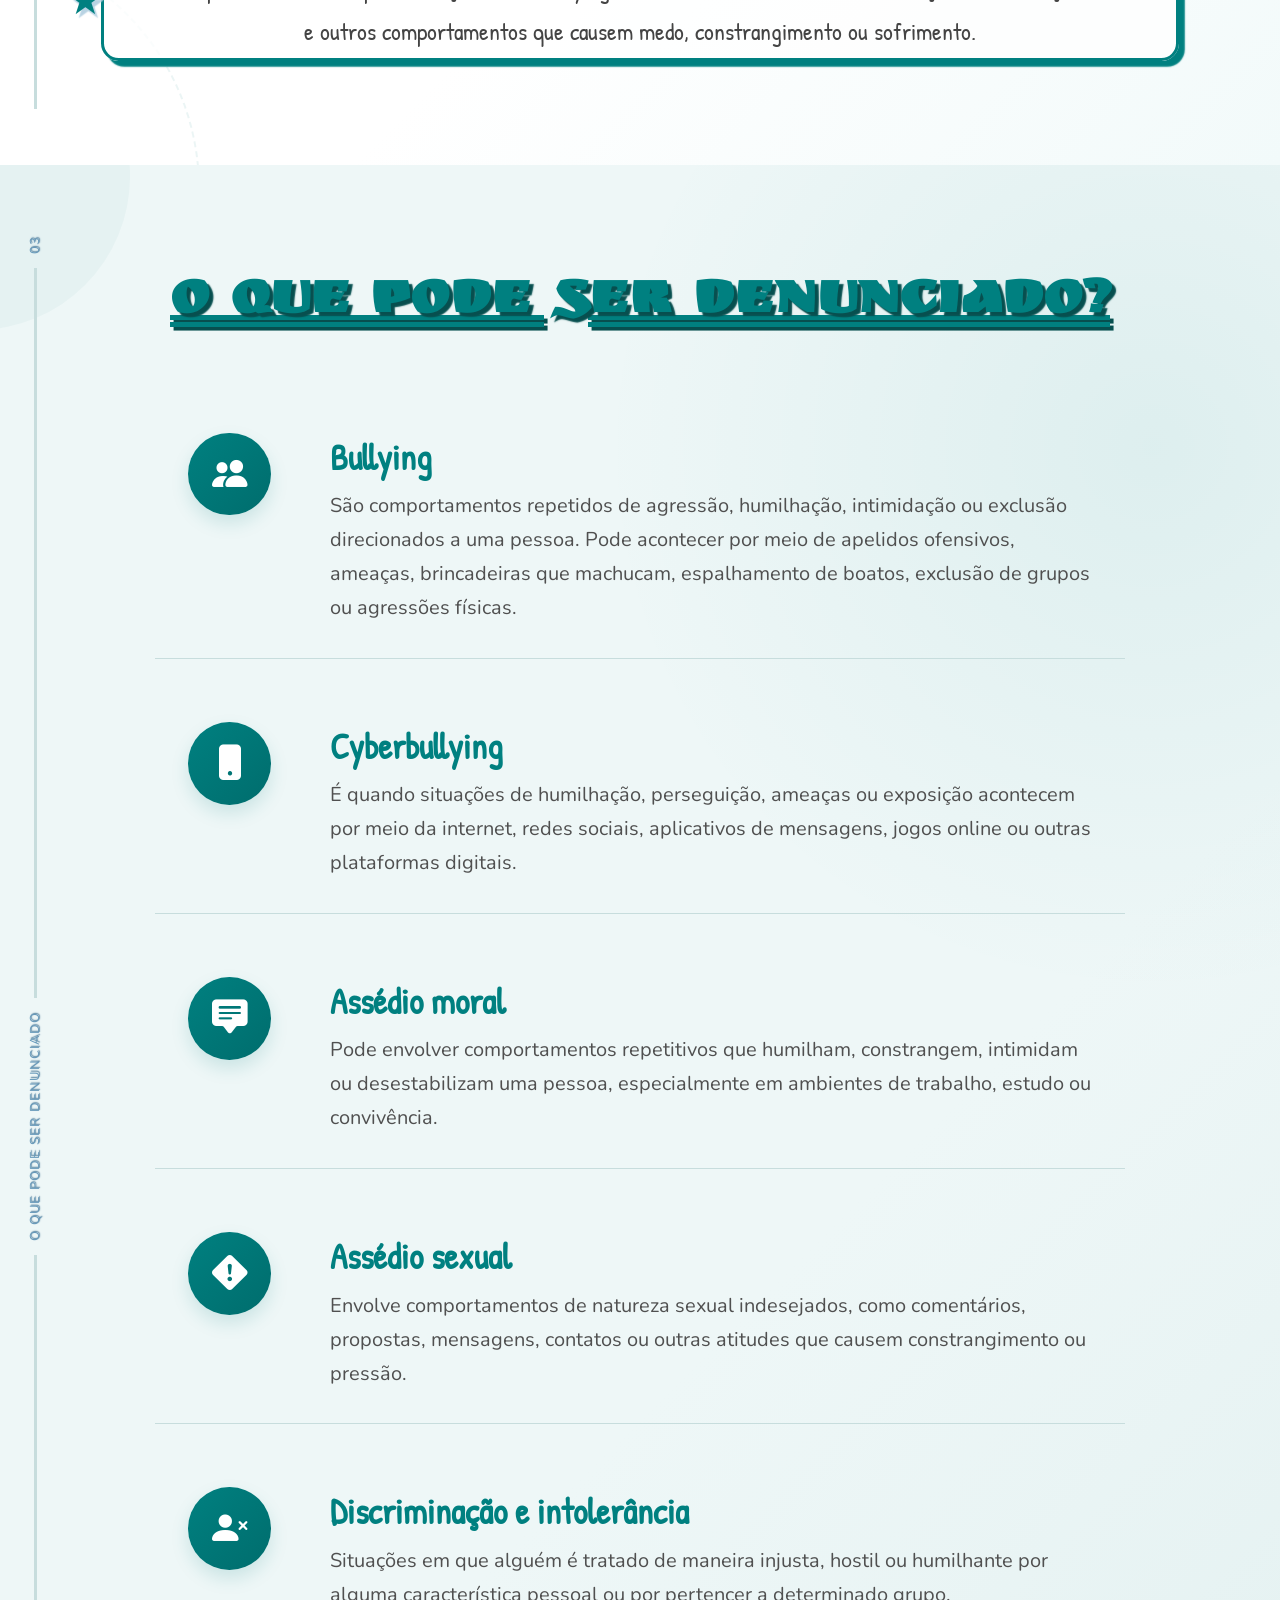
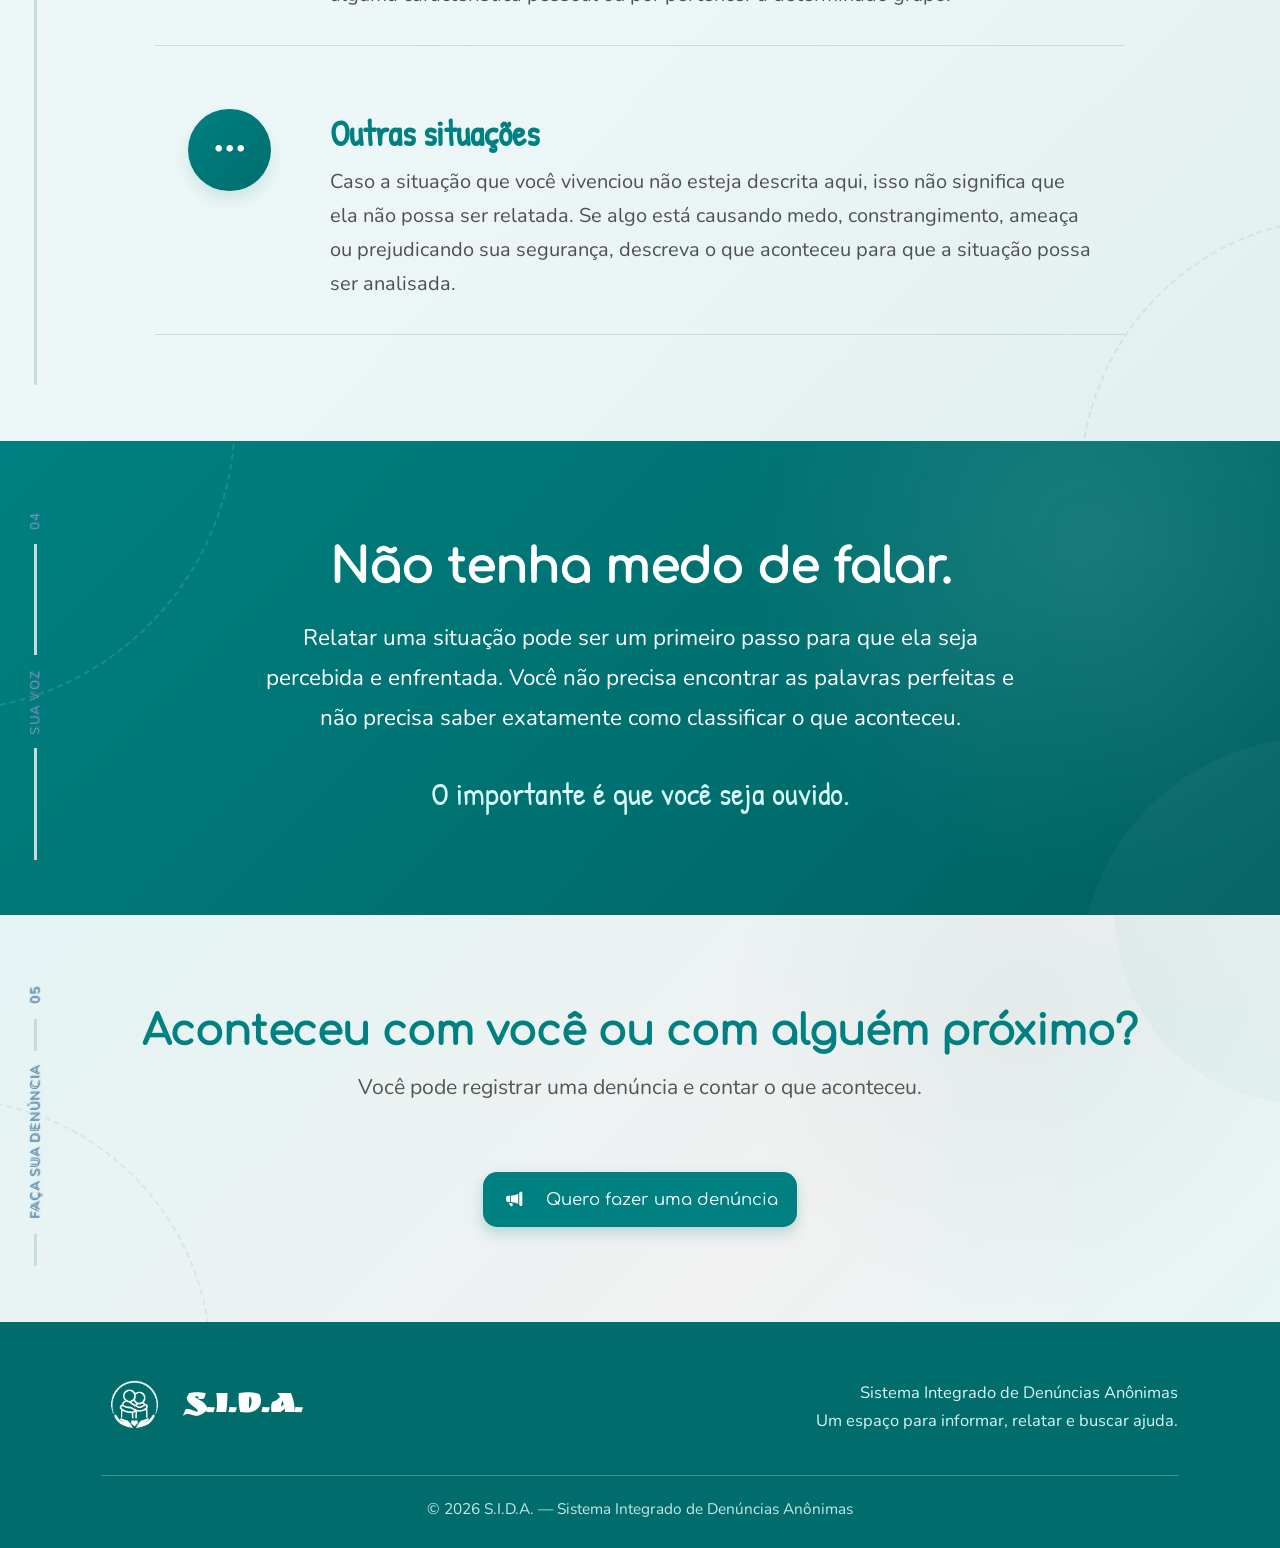
==== commit 26817a95: "'denunciar foi atualizada, e tambem recebeu responsividade no celular" ====
--- a/bullying/index.html
+++ b/bullying/index.html
@@ -892,17 +892,22 @@
                     <div class="denuncia_etapa">
 
                         <div class="denuncia_etapa_imagem">
-                            <span class="denuncia_etapa_tag">Etapa 1 de 4</span>
-                            <span class="denuncia_etapa_legenda">Aqui vai ficar uma foto do lugar de denuncia!</span>
+                            <img class="denuncia_etapa_foto" src="assets/ajuda_1.png" alt="Botão &quot;Fazer denúncia&quot; no topo do site">
+                            <span class="denuncia_etapa_tag">Etapa 1 de 5</span>
                         </div>
 
                         <div class="denuncia_etapa_texto">
                             <div class="denuncia_etapa_numero">01</div>
                             <h3>Acesse o botão "Fazer denúncia"</h3>
                             <p>
-                                Ele fica sempre visível no topo do site. Basta clicar
-                                nele para abrir o formulário, em qualquer página em
-                                que você estiver navegando.
+                                Ele fica sempre visível no topo do site, ao lado dos
+                                botões Início, Sobre nós, Como denunciar e Contatos,
+                                que te ajudam a navegar pelas outras páginas. Basta
+                                clicar em "Fazer denúncia" para começar, em qualquer
+                                página em que você estiver navegando. No celular,
+                                esse botão não fica visível no topo — nesse caso,
+                                toque no ícone de menu para acessar as demais
+                                páginas do site.
                             </p>
                         </div>
 
@@ -911,12 +916,33 @@
                     <div class="denuncia_etapa inverter">
 
                         <div class="denuncia_etapa_imagem">
-                            <span class="denuncia_etapa_tag">Etapa 2 de 4</span>
-                            <span class="denuncia_etapa_legenda">idem</span>
+                            <img class="denuncia_etapa_foto" src="assets/ajuda_2.png" alt="Botão &quot;Quero fazer minha denúncia&quot; na página de como denunciar">
+                            <span class="denuncia_etapa_tag">Etapa 2 de 5</span>
                         </div>
 
                         <div class="denuncia_etapa_texto">
                             <div class="denuncia_etapa_numero">02</div>
+                            <h3>Chegue até o formulário de denúncia</h3>
+                            <p>
+                                Ao clicar em "Fazer denúncia", você chega a esta
+                                página, com o passo a passo completo de como
+                                funciona o processo. Quando estiver pronto, clique
+                                no botão "Quero fazer minha denúncia", no fim da
+                                página, para seguir para o formulário.
+                            </p>
+                        </div>
+
+                    </div>
+
+                    <div class="denuncia_etapa">
+
+                        <div class="denuncia_etapa_imagem">
+                            <img class="denuncia_etapa_foto" src="assets/ajuda_3.png" alt="Formulário de denúncia sendo preenchido">
+                            <span class="denuncia_etapa_tag">Etapa 3 de 5</span>
+                        </div>
+
+                        <div class="denuncia_etapa_texto">
+                            <div class="denuncia_etapa_numero">03</div>
                             <h3>Conte o que aconteceu</h3>
                             <p>
                                 Preencha os campos com o máximo de detalhes que você
@@ -928,15 +954,15 @@
 
                     </div>
 
-                    <div class="denuncia_etapa">
+                    <div class="denuncia_etapa inverter">
 
                         <div class="denuncia_etapa_imagem">
-                            <span class="denuncia_etapa_tag">Etapa 3 de 4</span>
-                            <span class="denuncia_etapa_legenda">idem</span>
+                            <img class="denuncia_etapa_foto" src="assets/ajuda_4.png" alt="Revisão da denúncia antes do envio">
+                            <span class="denuncia_etapa_tag">Etapa 4 de 5</span>
                         </div>
 
                         <div class="denuncia_etapa_texto">
-                            <div class="denuncia_etapa_numero">03</div>
+                            <div class="denuncia_etapa_numero">04</div>
                             <h3>Revise e envie</h3>
                             <p>
                                 Confira as informações preenchidas e envie a
@@ -947,20 +973,20 @@
 
                     </div>
 
-                    <div class="denuncia_etapa inverter">
+                    <div class="denuncia_etapa">
 
                         <div class="denuncia_etapa_imagem">
-                            <span class="denuncia_etapa_tag">Etapa 4 de 4</span>
-                            <span class="denuncia_etapa_legenda">idem</span>
+                            <span class="denuncia_etapa_tag">Etapa 5 de 5</span>
+                            <span class="denuncia_etapa_legenda">aqui será adicionada uma foto futuramente</span>
                         </div>
 
                         <div class="denuncia_etapa_texto">
-                            <div class="denuncia_etapa_numero">04</div>
+                            <div class="denuncia_etapa_numero">05</div>
                             <h3>Acompanhamento pela equipe responsável</h3>
                             <p>
-                                Sua denúncia é encaminhada aos órgãos e responsáveis
-                                competentes, que irão analisar o caso com cuidado e
-                                buscar as medidas necessárias para te ajudar.
+                                Sua denúncia será analisada com cuidado pela equipe
+                                responsável, que irá buscar as medidas necessárias
+                                para te ajudar.
                             </p>
                         </div>
 
--- a/bullying/style.css
+++ b/bullying/style.css
@@ -532,26 +532,6 @@
     gap:30px;
 }
     
-.assunto {
-    padding: calc(1.02vw + 2.21vh) 0;
-    padding:calc(1.02vw + 2.21vh);
-    border-bottom: calc(0.04vw + 0.08vh) solid #c7dddd;
-    width: 90%;
-    height:fit-content;
-    display: flex;
-    flex-direction:column;
-    justify-content:center !important;
-    align-items:center !important;
-    text-align:center;
-    border:2px solid #008080;
-    border-radius:20px;
-    box-shadow:10px 10px 1px #008080;
-    gap:calc(1.1vw + 2.37vh);
-    align-items: start;
-    position: relative;
-    
-}
-    
 .icone_assunto {
     /* width: calc(2.56vw + 5.53vh); */
     width:calc(2.56vw + 5.53vh);
@@ -832,6 +812,897 @@
     transform: translateY(0);
 }
 
+#sobre_nos {
+    /* margin-top: calc(1.83vw + 3.95vh) !important; */
+    margin-top:calc(1.83vw + 3.95vh) !important;
+    width: 100%;
+    height: auto;
+    display: none;
+    flex-direction: column;
+    position: relative;
+}
+       
+#sobre {
+    width: 100%;
+    /* height:100vh; */
+    /* padding: calc(4.76vw + 10.27vh) 0 calc(3.66vw + 7.9vh); */
+    padding:calc(4.76vw + 10.27vh) 0 calc(3.66vw + 7.9vh);
+    position: relative;
+    overflow: hidden;
+    
+    background: radial-gradient(circle at 15% 20%, rgba(0, 128, 128, 0.07), transparent 30%), linear-gradient(135deg, #ffffff 0%, #f8ffff 55%, #eef7f7 100%);
+}
+    
+#sobre::before {
+    content: "";
+    position: absolute;
+    width: calc(17.57vw + 37.91vh);
+    height: calc(17.57vw + 37.91vh);
+    left: calc(-9.52vw - 20.54vh);
+    top: calc(-8.05vw - 17.38vh);
+    border-radius: 50%;
+    border: calc(0.07vw + 0.16vh) dashed rgba(0, 128, 128, 0.10);
+}
+
+#sobre::after {
+    content: "";
+    position: absolute;
+    width: calc(13.91vw + 30.02vh);
+    height: calc(13.91vw + 30.02vh);
+    right: calc(-8.05vw - 17.38vh);
+    bottom: calc(-8.78vw - 18.96vh);
+    border-radius: 50%;
+    background: rgba(0, 128, 128, 0.045);
+}
+    
+.sobre_manifesto {
+    position: relative;
+    z-index: 2;
+    /* max-width: calc(28.55vw + 61.61vh); */
+    /* width:calc(28.55vw + 61.61vh); */
+    width:calc(28.55vw + 61.61vh);
+    margin: 0 auto;
+    text-align: center;
+}
+
+.sobre_manifesto {
+    position: relative;
+    z-index: 2;
+    /* max-width: calc(28.55vw + 61.61vh); */
+    /* width:calc(28.55vw + 61.61vh); */
+    width:calc(28.55vw + 61.61vh);
+    margin: 0 auto;
+    text-align: center;
+}
+    
+    
+.sobre_tag {
+    display: flex;
+    align-items: center;
+    justify-content: center;
+    /* gap: calc(0.51vw + 1.11vh); */
+    gap:calc(0.51vw + 1.11vh);
+    /* margin-bottom: calc(0.95vw + 2.05vh); */
+    margin-bottom:calc(0.95vw + 2.05vh);
+    font-family: "comfortaa";
+    /* font-size: calc(0.4vw + 0.87vh); */
+    font-size:calc(0.4vw + 0.87vh);
+    letter-spacing: calc(0.11vw + 0.24vh);
+    color: #6799ba;
+}
+
+.sobre_tag span {
+    /* width: calc(1.24vw + 2.69vh); */
+    width:calc(1.24vw + 2.69vh);
+    /* height: calc(0.04vw + 0.08vh); */
+    height:calc(0.037vw + 0.079vh);
+    background: rgba(103, 153, 186, 0.5);
+}
+    
+.sobre_manifesto_titulo {
+    font-family: "comfortaa";
+    font-weight: 700;
+    /* font-size: calc(1.68vw + 3.63vh); */
+    font-size:calc(1.68vw + 3.64vh);
+    line-height: 1.3;
+    letter-spacing: calc(0.02vw + 0.04vh);
+    color: #1c3b3b;
+    /* margin-bottom: calc(0.81vw + 1.74vh); */
+    margin-bottom:calc(0.8vw + 1.74vh);
+}
+    
+.sobre_manifesto_titulo em {
+    font-style: normal;
+    color: #008080;
+    border-bottom: calc(0.15vw + 0.32vh) solid rgba(0, 128, 128, 0.3);
+    /* padding-bottom: calc(0.11vw + 0.24vh); */
+    padding-bottom:calc(0.11vw + 0.24vh);
+}
+    
+.sobre_assinatura {
+    font-family: "handlee";
+    font-size: calc(0.81vw + 1.74vh);
+    font-size:calc(0.8vw + 1.74vh);
+    color:white;
+    transform: rotate(-2deg) skewX(-15deg);
+    margin-bottom: calc(1.24vw + 2.69vh);
+    text-decoration:underline;
+    font-weight:bold;
+    /* text-shadow:calc(0.04vw + 0.08vh) calc(0.04vw + 0.08vh) calc(0.04vw + 0.08vh) #1b4c6c; */
+    background:#008080;
+    /* font-style:italic; */
+}
+    
+.sobre_texto_corpo {
+    /* max-width: calc(20.5vw + 44.23vh); */
+    margin: 0 auto calc(1.61vw + 3.48vh);
+    /* width:calc(31.11vw + 67.14vh); */
+    font-family: nunito;
+    font-size: calc(0.59vw + 1.26vh);
+    line-height: 1.8;
+    color: #555;
+    
+}
+    
+.sobre_rodape {
+    display: flex;
+    align-items: center;
+    justify-content: center;
+    gap: calc(0.81vw + 1.74vh);
+    flex-wrap: wrap;
+    padding-top: calc(1.1vw + 2.37vh);
+    border-top: calc(0.04vw + 0.08vh) solid #d8e7e7;
+}
+    
+.sobre_item {
+    display: flex;
+    align-items: center;
+    gap: calc(0.33vw + 0.71vh);
+    font-family: "comfortaa";
+    font-size: calc(0.48vw + 1.03vh);
+    letter-spacing: calc(0.02vw + 0.04vh);
+    color: #008080;
+}
+    
+.sobre_item i {
+    color: #008080;
+    font-size: calc(0.59vw + 1.26vh);
+}
+
+.sobre_divisor {
+    width: calc(0.15vw + 0.32vh);
+    height: calc(0.15vw + 0.32vh);
+    border-radius: 50%;
+    background: rgba(0, 128, 128, 0.25);
+}
+
+#sobre_motivo {
+    width: 100%;
+    padding: calc(3.11vw + 6.71vh) 0;
+    position: relative;
+    overflow: hidden;
+    background:radial-gradient(circle at 85% 20%, rgba(255, 255, 255, 0.10), transparent 30%), linear-gradient(135deg, #008080 0%, #006d6d 65%, #005f5f 100%);
+    box-shadow: 0 calc(-0.51vw - 1.11vh) calc(1.1vw + 2.37vh) calc(-0.66vw - 1.42vh) rgba(0, 0, 0, 0.35) inset;
+    color: white;
+    text-align: center;
+}
+    
+#sobre_motivo::before {
+    content: "";
+    position: absolute;
+    width: calc(16.84vw + 36.33vh);
+    height: calc(16.84vw + 36.33vh);
+    right: calc(-9.52vw - 20.54vh);
+    top: calc(-9.52vw - 20.54vh);
+    border-radius: 50%;
+    border: calc(0.07vw + 0.16vh) dashed rgba(255, 255, 255, 0.12);
+}
+    
+#sobre_motivo .container {
+    position: relative;
+    z-index: 2;
+}
+    
+#sobre_motivo h2 {
+    font-family: "comfortaa";
+    font-size: calc(1.32vw + 2.84vh);
+    margin-bottom: calc(0.81vw + 1.74vh);
+    text-shadow:calc(0.11vw + 0.24vh) calc(0.11vw + 0.24vh) calc(0.04vw + 0.08vh) white;
+    text-decoration:underline dotted;
+}
+    
+#sobre_motivo p {
+    width: min(calc(28.55vw + 61.61vh), 90%);
+    margin: 0 auto calc(0.59vw + 1.26vh);
+    font-family: "nunito";
+    font-size: calc(0.62vw + 1.34vh);
+    line-height: 1.8;
+}
+    
+.sobre_frase {
+    width: min(calc(27.82vw + 60.03vh), 90%);
+    margin: calc(1.1vw + 2.37vh) auto 0;
+    padding: calc(0.73vw + 1.58vh) calc(0.95vw + 2.05vh);
+    font-family: "patrick";
+    font-size: calc(0.81vw + 1.74vh);
+    line-height: 1.5;
+    color: #d9fafa;
+    border-top: calc(0.04vw + 0.08vh) solid rgba(255, 255, 255, 0.28);
+    border-bottom: calc(0.04vw + 0.08vh) solid rgba(255, 255, 255, 0.28);
+}
+
+.sobre_frase i {
+    margin-right: calc(0.29vw + 0.63vh);
+    opacity: 0.7;
+}
+
+#sobre_como {
+    width: 100%;
+    padding: calc(3.29vw + 7.11vh) 0;
+    position: relative;
+    overflow: hidden;
+    /* box-shadow:0 calc(1.1vw + 2.37vh) calc(1.46vw + 3.16vh) black inset; */
+    background: radial-gradient(circle at 12% 20%, rgba(0, 128, 128, 0.05), transparent 28%), linear-gradient(135deg, #ffffff 0%, #ffffff 55%, #f2fafa 100%);
+}
+    
+.sobre_titulo {
+    text-align: center;
+    margin-bottom: calc(2.01vw + 4.34vh);
+    position: relative;
+    z-index: 2;
+}
+    
+.sobre_titulo small {
+    font-family: "patrick";
+    font-size: calc(0.55vw + 1.18vh);
+    letter-spacing: calc(0.04vw + 0.08vh);
+    color: #6799ba;
+    display:none;
+}
+    
+.sobre_titulo h2 {
+    margin-top: calc(0.22vw + 0.47vh);
+    font-family: "comfortaa";
+    font-size: calc(1.24vw + 2.69vh);
+    color: #008080;
+    text-decoration:underline;
+    text-shadow:calc(0.11vw + 0.24vh) calc(0.11vw + 0.24vh) calc(0.04vw + 0.08vh) #008080;
+}
+    
+.sobre_titulo p {
+    max-width: calc(22.69vw + 48.97vh);
+    margin: calc(0.51vw + 1.11vh) auto 0;
+    font-family: "nunito";
+    font-size: calc(0.59vw + 1.26vh);
+    line-height: 1.7;
+    color: #555;
+    
+}
+    
+.sobre_linha_tempo {
+    gap: 0;
+    position: relative;
+    z-index: 2;
+}
+    
+.sobre_linha_tempo::before {
+    content: "";
+    position: absolute;
+    left: 12%;
+    right: 12%;
+    top: calc(0.88vw + 1.9vh);
+    height: calc(0.07vw + 0.16vh);
+    background: repeating-linear-gradient(to right, #c7dddd 0, #c7dddd calc(0.29vw + 0.63vh), transparent calc(0.29vw + 0.63vh), transparent calc(0.59vw + 1.26vh));
+}
+    
+.sobre_etapa {
+    position: relative;
+    text-align: center;
+    padding: 0 calc(0.66vw + 1.42vh);
+}
+    
+.sobre_etapa_numero {
+    width: calc(1.76vw + 3.79vh);
+    height: calc(1.76vw + 3.79vh);
+    margin: 0 auto calc(0.59vw + 1.26vh);
+    display: flex;
+    align-items: center;
+    justify-content: center;
+    border-radius: 50%;
+    background: white;
+    border: calc(0.07vw + 0.16vh) solid #008080;
+    color: #008080;
+    font-family: "comfortaa";
+    font-size: calc(0.55vw + 1.18vh);
+    position: relative;
+    z-index: 2;
+}
+    
+.sobre_etapa > i {
+    display: block;
+    font-size: calc(0.95vw + 2.05vh);
+    color: #6799ba;
+    margin-bottom: calc(0.37vw + 0.79vh);
+}
+    
+.sobre_etapa h3 {
+    font-family: "patrick";
+    font-size: calc(0.81vw + 1.74vh);
+    color: #008080;
+    margin-bottom: calc(0.29vw + 0.63vh);
+}
+    
+.sobre_etapa p {
+    font-family: "nunito";
+    font-size: calc(0.51vw + 1.11vh);
+    line-height: 1.6;
+    color: #555;
+}
+
+#sobre_valores {
+    width: 100%;
+    padding: calc(2.01vw + 4.34vh) 0;
+    position: relative;
+    background: #eef7f7;
+    border-top: calc(0.04vw + 0.08vh) solid #d8e7e7;
+    border-bottom: calc(0.04vw + 0.08vh) solid #d8e7e7;
+    overflow: hidden;
+}
+
+.sobre_valores_titulo {
+    text-align: center;
+    margin-bottom: calc(0.92vw + 1.97vh);
+    position: relative;
+    z-index: 2;
+}
+
+.sobre_valores_titulo span {
+    font-family: "patrick";
+    font-size: calc(0.73vw + 1.58vh);
+    letter-spacing: calc(0.07vw + 0.16vh);
+    color: #6799ba;
+    text-decoration:underline dashed;
+}
+
+.sobre_carrossel_valores {
+    width: 100%;
+    position: relative;
+    z-index: 2;
+    overflow: hidden;
+    margin-top:calc(1.83vw + 3.95vh);
+    -webkit-mask-image: linear-gradient(to right, transparent, black 8%, black 92%, transparent);
+    mask-image: linear-gradient(to right, transparent, black 8%, black 92%, transparent);
+}
+
+.sobre_valores_trilho {
+    width: fit-content;
+    display: flex;
+    gap: calc(1.65vw + 3.55vh);
+    animation: sobre_rolar 26s linear infinite;
+}
+
+.sobre_carrossel_valores:hover .sobre_valores_trilho {
+    animation-play-state: paused;
+}
+
+#sobre_final {
+    width: 100%;
+    padding: calc(2.56vw + 5.53vh) 0;
+    position: relative;
+    overflow: hidden;
+    background: radial-gradient(circle at 85% 25%, rgba(0, 128, 128, 0.06), transparent 28%), linear-gradient(135deg, #e4f4f4 0%, #f1f1f1 65%, #e7f5f5 100%);
+}
+
+.sobre_final_conteudo {
+    display: flex;
+    align-items: center;
+    justify-content: space-between;
+    gap: calc(1.1vw + 2.37vh);
+    padding-top: calc(1.1vw + 2.37vh);
+    border-top: calc(0.07vw + 0.16vh) solid #c7dddd;
+    position: relative;
+    z-index: 2;
+}
+
+.sobre_final_texto{
+    width:100%;
+    height:fit-content;
+    display:flex;
+    flex-direction:column;
+    gap:calc(0.73vw + 1.58vh);
+}
+
+.sobre_final_texto h2 {
+    font-family: "comfortaa";
+    color: #008080;
+    font-size: calc(0.95vw + 2.05vh);
+    margin-bottom: calc(0.29vw + 0.63vh);
+    /* text-shadow:calc(0.11vw + 0.24vh) calc(0.11vw + 0.24vh) calc(0.04vw + 0.08vh) #008080; */
+    text-shadow: calc(0.07vw + 0.16vh) calc(0.07vw + 0.16vh) calc(0.04vw + 0.08vh) #074f4f;
+    text-decoration:underline;
+}
+
+.sobre_final_texto p {
+    font-family: "nunito";
+    font-size: calc(0.66vw + 1.42vh);
+    width:calc(29.28vw + 63.19vh);
+    text-align:center;
+    color: #555;
+}
+
+.sobre_botao_denunciar {
+    flex-shrink: 0;
+    height: calc(1.72vw + 3.71vh);
+    padding: 0 calc(0.73vw + 1.58vh);
+    display: flex;
+    align-items: center;
+    gap: calc(0.37vw + 0.79vh);
+    border: none;
+    border-radius: calc(0.44vw + 0.95vh);
+    background: #008080;
+    color: white;
+    font-family: "comfortaa";
+    font-size: calc(0.51vw + 1.11vh);
+    cursor: pointer;
+    box-shadow: 0 calc(0.18vw + 0.39vh) calc(0.44vw + 0.95vh) rgba(0, 128, 128, 0.25);
+    transition: 300ms ease;
+}
+
+.sobre_botao_denunciar:hover {
+    background: #006d6d;
+    transform: translateY(calc(-0.11vw - 0.24vh));
+}
+
+@keyframes sobre_rolar {
+    from {
+        transform: translateX(0);
+    }
+    to {
+        transform: translateX(-50%);
+    }
+}
+
+.sobre_valor {
+    flex-shrink: 0;
+    display: flex;
+    align-items: center;
+    gap: calc(0.37vw + 0.79vh);
+    font-family: "comfortaa";
+    font-size: calc(0.55vw + 1.18vh);
+    color: #008080;
+    white-space: nowrap;
+}
+
+.sobre_valor i {
+    font-size: calc(0.59vw + 1.26vh);
+    color: #6799ba;
+}
+
+#sobre_final {
+    width: 100%;
+    padding: calc(2.56vw + 5.53vh) 0;
+    position: relative;
+    overflow: hidden;
+    background: radial-gradient(circle at 85% 25%, rgba(0, 128, 128, 0.06), transparent 28%), linear-gradient(135deg, #e4f4f4 0%, #f1f1f1 65%, #e7f5f5 100%);
+}
+
+.sobre_final_conteudo {
+    display: flex;
+    
+    align-items: center;
+    justify-content: space-between;
+    gap: calc(1.1vw + 2.37vh);
+    padding-top: calc(1.1vw + 2.37vh);
+    border-top: calc(0.07vw + 0.16vh) solid #c7dddd;
+    position: relative;
+    z-index: 2;
+}
+
+.sobre_final_texto{
+    width:100%;
+    height:fit-content;
+    display:flex;
+    flex-direction:column;
+    gap:calc(0.73vw + 1.58vh);
+}
+
+.sobre_final_texto h2 {
+    font-family: "comfortaa";
+    color: #008080;
+    
+    font-size: calc(0.95vw + 2.05vh);
+    margin-bottom: calc(0.29vw + 0.63vh);
+    /* text-shadow:calc(0.11vw + 0.24vh) calc(0.11vw + 0.24vh) calc(0.04vw + 0.08vh) #008080; */
+    text-shadow: calc(0.07vw + 0.16vh) calc(0.07vw + 0.16vh) calc(0.04vw + 0.08vh) #074f4f;
+    text-decoration:underline;
+}
+
+.sobre_final_texto p {
+    font-family: "nunito";
+    font-size: calc(0.66vw + 1.42vh);
+    width:calc(29.28vw + 63.19vh);
+    /* width:200px; */
+    text-align:center;
+    color: #555;
+}
+
+.sobre_botao_denunciar {
+    flex-shrink: 0;
+    height: calc(1.72vw + 3.71vh);
+    padding: 0 calc(0.73vw + 1.58vh);
+    display: flex;
+    align-items: center;
+    gap: calc(0.37vw + 0.79vh);
+    border: none;
+    border-radius: calc(0.44vw + 0.95vh);
+    background: #008080;
+    color: white;
+    font-family: "comfortaa";
+    font-size: calc(0.51vw + 1.11vh);
+    cursor: pointer;
+    box-shadow: 0 calc(0.18vw + 0.39vh) calc(0.44vw + 0.95vh) rgba(0, 128, 128, 0.25);
+    transition: 300ms ease;
+}
+
+.sobre_botao_denunciar:hover {
+    background: #006d6d;
+    transform: translateY(calc(-0.11vw - 0.24vh));
+}
+
+#como_denunciar {
+    margin-top: calc(3.66vw + 7.9vh) !important;
+    width: 100%;
+    height: auto;
+    display: none;
+    flex-direction: column;
+    position: relative;
+}
+
+.denuncia_fundo_numero {
+    position: absolute;
+    right: 4%;
+    top: calc(1.46vw + 3.16vh);
+    font-family: "ruslan";
+    font-size: calc(9.52vw + 20.54vh);
+    color: rgba(0, 128, 128, 0.04);
+    user-select: none;
+    z-index: 0;
+    pointer-events: none;
+}
+
+#denuncia_intro {
+    width: 100%;
+    padding: calc(2.93vw + 6.32vh) 0 calc(2.2vw + 4.74vh);
+    position: relative;
+    overflow: hidden;
+    text-align: center;
+    background: radial-gradient(circle at 85% 15%, rgba(0, 128, 128, 0.07), transparent 30%), linear-gradient(135deg, #f1f1f1 0%, #f8ffff 55%, #e7f5f5 100%);
+}
+
+#denuncia_intro::before {
+    content: "";
+    position: absolute;
+    width: calc(15.37vw + 33.18vh);
+    height: calc(15.37vw + 33.18vh);
+    left: calc(-8.78vw - 18.96vh);
+    top: calc(-8.05vw - 17.38vh);
+    border-radius: 50%;
+    border: calc(0.07vw + 0.16vh) dashed rgba(0, 128, 128, 0.12);
+}
+
+.denuncia_intro_conteudo {
+    position: relative;
+    z-index: 2;
+    max-width: calc(28.55vw + 61.61vh);
+}
+
+.denuncia_tag {
+    display: flex;
+    align-items: center;
+    justify-content: center;
+    gap: calc(0.51vw + 1.11vh);
+    margin-bottom: calc(0.81vw + 1.74vh);
+    font-family: "comfortaa";
+    font-size: calc(0.4vw + 0.87vh);
+    letter-spacing: calc(0.11vw + 0.24vh);
+    color: #6799ba;
+}
+
+.denuncia_tag span {
+    width: calc(1.24vw + 2.69vh);
+    height: calc(0.04vw + 0.08vh);
+    background: rgba(103, 153, 186, 0.5);
+}
+
+.denuncia_titulo {
+    font-family: "comfortaa";
+    font-weight: 700;
+    font-size: calc(1.54vw + 3.32vh);
+    line-height: 1.35;
+    letter-spacing: calc(0.02vw + 0.04vh);
+    color: #1c3b3b;
+    margin-bottom: calc(0.73vw + 1.58vh);
+}
+
+.denuncia_titulo em {
+    font-style: normal;
+    color: #008080;
+    position: relative;
+    padding: 0 calc(0.15vw + 0.32vh);
+}
+
+.denuncia_titulo em::after {
+    content: "";
+    position: absolute;
+    left: 0;
+    right: 0;
+    bottom: calc(0.11vw + 0.24vh);
+    height: calc(0.33vw + 0.71vh);
+    background: rgba(0, 128, 128, 0.15);
+    border-radius: calc(0.15vw + 0.32vh);
+    z-index: -1;
+}
+
+.denuncia_subtitulo {
+    font-family: "nunito";
+    font-size: calc(0.62vw + 1.34vh);
+    line-height: 1.8;
+    color: #555;
+    margin-bottom: calc(1.1vw + 2.37vh);
+}
+
+.denuncia_privacidade {
+    width: fit-content;
+    max-width: 100%;
+    margin: 0 auto;
+    padding-top: calc(0.73vw + 1.58vh);
+    display: flex;
+    align-items: center;
+    gap: calc(0.44vw + 0.95vh);
+    text-align: left;
+    border-top: calc(0.04vw + 0.08vh) dashed rgba(0, 128, 128, 0.35);
+}
+
+.denuncia_privacidade i {
+    flex-shrink: 0;
+    font-size: calc(0.81vw + 1.74vh);
+    color: #008080;
+}
+
+.denuncia_privacidade span {
+    font-family: "nunito";
+    font-size: calc(0.51vw + 1.11vh);
+    line-height: 1.6;
+    color: #555;
+}
+
+.denuncia_privacidade strong {
+    font-family: "comfortaa";
+    color: #008080;
+}
+
+#denuncia_etapas {
+    width: 100%;
+    padding: calc(3.29vw + 7.11vh) 0;
+    position: relative;
+    overflow: hidden;
+    background: #ffffff;
+}
+
+.denuncia_etapa:last-child {
+    border-bottom: none;
+}
+
+.denuncia_etapa_imagem {
+    position: relative;
+    height: calc(8.42vw + 18.17vh);
+    display: flex;
+    flex-direction: column;
+    align-items: center;
+    justify-content: center;
+    gap: calc(0.59vw + 1.26vh);
+    border-radius: calc(0.66vw + 1.42vh);
+    border: calc(0.07vw + 0.16vh) dashed #a9d4d4;
+    background: radial-gradient(circle at 30% 20%, rgba(0, 128, 128, 0.07), transparent 55%), linear-gradient(135deg, #f4fbfb 0%, #e7f5f5 100%);
+    box-shadow: 0 calc(0.44vw + 0.95vh) calc(0.92vw + 1.97vh) rgba(0, 128, 128, 0.08);
+    overflow: hidden;
+}
+
+.denuncia_etapa_foto {
+    position: absolute;
+    inset: 0;
+    width: 100%;
+    height: 100%;
+    object-fit: cover;
+    border-radius: inherit;
+}
+
+.denuncia_etapa_icone_grande {
+    width: calc(2.86vw + 6.16vh);
+    height: calc(2.86vw + 6.16vh);
+    display: flex;
+    align-items: center;
+    justify-content: center;
+    border-radius: 50%;
+    background: linear-gradient(135deg, #008080 0%, #006d6d 100%);
+    color: white;
+    font-size: calc(1.17vw + 2.53vh);
+    box-shadow: 0 calc(0.29vw + 0.63vh) calc(0.66vw + 1.42vh) rgba(0, 128, 128, 0.20);
+}
+
+.denuncia_etapa_legenda {
+    font-family: "nunito";
+    font-size: calc(1.1vw + 2.37vh);
+    letter-spacing: calc(0.02vw + 0.04vh);
+    color: #6799ba;
+    text-align: center;
+    padding: 0 calc(0.73vw + 1.58vh);
+}
+
+.denuncia_etapa_numero {
+    display: inline-flex;
+    align-items: center;
+    justify-content: center;
+    width: calc(1.61vw + 3.48vh);
+    height: calc(1.61vw + 3.48vh);
+    margin-bottom: calc(0.51vw + 1.11vh);
+    border-radius: 50%;
+    background: white;
+    border: calc(0.07vw + 0.16vh) solid #008080;
+    color: #008080;
+    font-family: "comfortaa";
+    font-size: calc(0.51vw + 1.11vh);
+}
+
+.denuncia_etapa_texto h3 {
+    font-family: "patrick";
+    font-size: calc(1.02vw + 2.21vh);
+    color: #008080;
+    margin-bottom: calc(0.37vw + 0.79vh);
+}
+
+.denuncia_etapa_texto p {
+    font-family: "nunito";
+    font-size: calc(0.59vw + 1.26vh);
+    line-height: 1.75;
+    color: #505050;
+    max-width: calc(17.57vw + 37.91vh);
+}
+
+#denuncia_dicas {
+    width: 100%;
+    padding: calc(3.11vw + 6.71vh) 0;
+    position: relative;
+    overflow: hidden;
+    background: #eef7f7;
+    border-top: calc(0.04vw + 0.08vh) solid #d8e7e7;
+    border-bottom: calc(0.04vw + 0.08vh) solid #d8e7e7;
+}
+
+.denuncia_dicas_titulo {
+    text-align: center;
+    max-width: calc(23.43vw + 50.55vh);
+    margin: 0 auto calc(1.65vw + 3.55vh);
+}
+
+.denuncia_dicas_titulo h2 {
+    font-family: "comfortaa";
+    font-size: calc(1.17vw + 2.53vh);
+    color: #008080;
+    text-shadow: calc(0.11vw + 0.24vh) calc(0.11vw + 0.24vh) calc(0.04vw + 0.08vh) #b8d3e3;
+    margin-bottom: calc(0.51vw + 1.11vh);
+}
+
+.denuncia_dicas_titulo p {
+    font-family: "nunito";
+    font-size: calc(0.55vw + 1.18vh);
+    line-height: 1.7;
+    color: #555;
+}
+
+.denuncia_dicas_grade {
+    display: flex;
+    background:#008080;
+    padding-top:calc(0.37vw + 0.79vh) !important;
+    padding-bottom:calc(0.37vw + 0.79vh) !important;
+    border-radius:calc(0.37vw + 0.79vh);
+    
+}
+
+.denuncia_dica {
+    display: flex;
+    flex-direction: column;
+    align-items: center;
+    gap: calc(0.59vw + 1.26vh);
+    text-align: center;
+    padding: calc(0.37vw + 0.79vh) calc(1.02vw + 2.21vh);
+    position: relative;
+    transition: 300ms ease;
+   
+}
+
+.denuncia_dica:not(:last-child)::after {
+    content: "";
+    position: absolute;
+    right: 0;
+    top: calc(0.29vw + 0.63vh);
+    bottom: calc(0.29vw + 0.63vh);
+    width: calc(0.04vw + 0.08vh);
+    background: #cbe0e0;
+}
+
+.denuncia_dica i {
+    font-size: calc(0.95vw + 2.05vh);
+    /* color: #008080; */
+    color:white;
+    transition: 300ms ease;
+}
+
+.denuncia_dica:hover i {
+    transform: translateY(calc(-0.15vw - 0.32vh));
+}
+
+.denuncia_dica span {
+    font-family: "nunito";
+    font-size: calc(0.51vw + 1.11vh);
+    line-height: 1.6;
+    color:white;
+}
+
+#denuncia_final {
+    width: 100%;
+    padding: calc(2.56vw + 5.53vh) 0 calc(3.29vw + 7.11vh);
+    background: radial-gradient(circle at 85% 25%, rgba(0, 128, 128, 0.06), transparent 28%), linear-gradient(135deg, #e4f4f4 0%, #f1f1f1 65%, #e7f5f5 100%);
+}
+
+.denuncia_final_conteudo {
+    display: flex;
+    align-items: center;
+    justify-content: space-between;
+    padding-top: calc(1.28vw + 2.76vh);
+    border-top: calc(0.07vw + 0.16vh) solid #c7dddd;
+    gap: calc(1.1vw + 2.37vh);
+}
+
+.denuncia_final_texto h2 {
+    font-family: "comfortaa";
+    color: #008080;
+    font-size: calc(1.02vw + 2.21vh);
+    margin-bottom: calc(0.29vw + 0.63vh);
+    text-shadow: calc(0.11vw + 0.24vh) calc(0.11vw + 0.24vh) calc(0.04vw + 0.08vh) #008080;
+    text-decoration: underline;
+}
+
+.denuncia_final_texto p {
+    font-family: "nunito";
+    font-size: calc(0.55vw + 1.18vh);
+    color: #555;
+}
+
+
+.denuncia_botao {
+    flex-shrink: 0;
+    height: calc(1.79vw + 3.87vh);
+    padding: 0 calc(0.81vw + 1.74vh);
+    display: flex;
+    align-items: center;
+    gap: calc(0.44vw + 0.95vh);
+    border: none;
+    border-radius: calc(0.44vw + 0.95vh);
+    background: #008080;
+    color: white;
+    font-family: "comfortaa";
+    font-size: calc(0.51vw + 1.11vh);
+    cursor: pointer;
+    box-shadow: 0 calc(0.18vw + 0.39vh) calc(0.44vw + 0.95vh) rgba(0, 128, 128, 0.25);
+    transition: 300ms ease;
+}
+
+.denuncia_botao:hover {
+    background: #006d6d;
+    transform: translateY(calc(-0.11vw - 0.24vh));
+}
+
 @media(orientation:portrait){
     header{
         height:80px;
@@ -875,16 +1746,18 @@
 
     #menu_lateral{
         /* display:none; */
-        width:21%;
+        /* width:21%; */
+        width:80vw;
         display:flex;
         /* width:200px; */
         height:100vh;
-        /* left:60px; */
-        left:calc(8.33vw + 4.05vh);
+        left:72px;
+        left:calc(10vw + 4.86vh);
+        top:0;
         
         position:fixed;
         background:#008080;
-        z-index:1;
+        z-index:10;
         flex-direction:column;
         align-items:center;
         justify-content:center;
@@ -917,7 +1790,6 @@
         margin-top:calc(13.89vw + 6.76vh);
     }
     
-    
     .container {
         /* width:calc(42.09vw + 90.84vh);
         width:calc(42.1vw + 90.84vh); */
@@ -937,10 +1809,17 @@
 
     }
 
+    .inicio_texto{
+        /* width:300px; */
+        width:83.33vw;
+    
+    }
+
     .inicio_conteudo h2{
-        width:345px;
-        /* width:calc(47.92vw + 23.31vh); */
-        width:95.83vw;
+        /* width:340px; */
+        width:90vw;
+        /* font-size:32px; */
+        font-size:calc(4.44vwv+ 2.16vh);
     }
 
      .inicio_frase {
@@ -963,7 +1842,7 @@
         gap:calc(4.17vw + 2.03vh);
     }
     
-    .assunto {
+    /* .assunto {
         width: 90%;
         height:fit-content;
         display: flex;
@@ -975,6 +1854,91 @@
         border-radius:20px;
         box-shadow:10px 10px 1px #008080;
         
+    } */
+
+    .assunto {
+        padding: calc(1.02vw + 2.21vh) 0;
+        padding:calc(1.02vw + 2.21vh);
+        border-bottom: calc(0.04vw + 0.08vh) solid #c7dddd;
+        width: 90%;
+        height:fit-content;
+        display: flex;
+        flex-direction:column;
+        justify-content:center !important;
+        align-items:center !important;
+        text-align:center;
+        border:2px solid #008080;
+        border-radius:20px;
+        box-shadow:10px 10px 1px #008080;
+        gap:calc(1.1vw + 2.37vh);
+        align-items: start;
+        position: relative;  
+    }
+
+    .sobre_linha_lateral {
+        display:none;
+        
+    }
+
+    .sobre_titulo p{
+        margin-top:20px;
+    }
+
+    .sobre_linha_tempo{
+           width:100%;
+        height:fit-content;
+        
+        display:flex;
+        flex-direction:row;
+        justify-content:center;
+    }
+
+    .sobre_final_conteudo{
+        flex-direction:column;
+    }
+
+    .sobre_final_texto h2{
+        text-align:center;
+    }
+
+    .denuncia_linha_lateral{
+        display:none;
+    }
+
+    .denuncia_privacidade span{
+        text-align:center;
+    }
+
+    .denuncia_etapa {
+        display:flex;
+        flex-direction:column-reverse;
+        padding: calc(1.65vw + 3.55vh) 0;
+        border-bottom: calc(0.04vw + 0.08vh) dashed #c7dddd;
+        gap:20px;
+    }
+
+    .denuncia_etapa_tag {
+        display:none;
+    }
+
+    .denuncia_dicas_grade{
+        flex-direction:column;
+    }
+
+    .denuncia_dica span{
+        width:200px;
+    }
+
+    .denuncia_dica:not(:last-child){
+         border-bottom: 1px solid #cbe0e0;
+    }
+
+    .denuncia_final_conteudo {
+        flex-direction:column;
+    }
+
+    .denuncia_final_texto p{
+        margin-top:20px;
     }
 }
 
@@ -1218,6 +2182,15 @@
         margin:calc(0.44vw + 0.95vh) 0;
         background: #c7dddd;
     }
+
+    .inicio_conteudo {
+        display: grid;
+        grid-template-columns: 0.95fr 1.05fr;
+        /* gap: 55px; */
+        /* gap: calc(2.01vw + 4.34vh); */
+        gap:calc(2.01vw + 4.35vh);
+        align-items: center;
+    }
     
     .linha_lateral {
         position: absolute;
@@ -1461,16 +2434,30 @@
         width:calc(1.28vw + 2.77vh);
         background: white;
     }
-    
-    #sobre_nos {
-        /* margin-top: calc(1.83vw + 3.95vh) !important; */
-        margin-top:calc(1.83vw + 3.95vh) !important;
-        width: 100%;
-        height: auto;
-        display: none;
-        flex-direction: column;
-        position: relative;
-    }
+
+    .sida_texto p::before{
+        left:-2.93vw;
+        top: 0;
+    }
+
+    .assunto {
+        padding: 28px 0;
+        padding: calc(1.02vw + 2.21vh) 0;
+        padding:calc(1.02vw + 2.21vh);
+        border-bottom: 1px solid #c7dddd;
+        border-bottom: calc(0.04vw + 0.08vh) solid #c7dddd;
+        display: grid;
+        /* grid-template-columns: 90px 1fr; */
+        /* grid-template-columns: calc(3.29vw + 7.11vh) 1fr; */
+        grid-template-columns:calc(3.3vw + 7.11vh) 1fr;
+        /* gap: 30px; */
+        /* gap: calc(1.1vw + 2.37vh); */
+        gap:calc(1.1vw + 2.37vh);
+        width: 90%;
+        align-items: start;
+
+    }
+    
     
     .sobre_linha_lateral {
         position: absolute;
@@ -1511,463 +2498,23 @@
         background: #c7dddd;
     }
     
-    #sobre {
-        width: 100%;
-        /* padding: calc(4.76vw + 10.27vh) 0 calc(3.66vw + 7.9vh); */
-        padding:calc(4.76vw + 10.27vh) 0 calc(3.66vw + 7.9vh);
-        position: relative;
-        overflow: hidden;
+    .sobre_manifesto {
+        width:calc(28.55vw + 61.61vh);
+
+    }
+    
+    
+    .sobre_texto_corpo {
+        width:calc(31.11vw + 67.14vh);
         
-        background: radial-gradient(circle at 15% 20%, rgba(0, 128, 128, 0.07), transparent 30%), linear-gradient(135deg, #ffffff 0%, #f8ffff 55%, #eef7f7 100%);
-    }
-    
-    #sobre::before {
-        content: "";
-        position: absolute;
-        width: calc(17.57vw + 37.91vh);
-        height: calc(17.57vw + 37.91vh);
-        left: calc(-9.52vw - 20.54vh);
-        top: calc(-8.05vw - 17.38vh);
-        border-radius: 50%;
-        border: calc(0.07vw + 0.16vh) dashed rgba(0, 128, 128, 0.10);
-    }
-    
-    #sobre::after {
-        content: "";
-        position: absolute;
-        width: calc(13.91vw + 30.02vh);
-        height: calc(13.91vw + 30.02vh);
-        right: calc(-8.05vw - 17.38vh);
-        bottom: calc(-8.78vw - 18.96vh);
-        border-radius: 50%;
-        background: rgba(0, 128, 128, 0.045);
-    }
-    
-    .sobre_manifesto {
-        position: relative;
-        z-index: 2;
-        /* max-width: calc(28.55vw + 61.61vh); */
-        /* width:calc(28.55vw + 61.61vh); */
-        width:calc(28.55vw + 61.61vh);
-        margin: 0 auto;
-        text-align: center;
-    }
-    
-    .sobre_tag {
-        display: flex;
-        align-items: center;
-        justify-content: center;
-        /* gap: calc(0.51vw + 1.11vh); */
-        gap:calc(0.51vw + 1.11vh);
-        /* margin-bottom: calc(0.95vw + 2.05vh); */
-        margin-bottom:calc(0.95vw + 2.05vh);
-        font-family: "comfortaa";
-        /* font-size: calc(0.4vw + 0.87vh); */
-        font-size:calc(0.4vw + 0.87vh);
-        letter-spacing: calc(0.11vw + 0.24vh);
-        color: #6799ba;
-    }
-    
-    .sobre_tag span {
-        /* width: calc(1.24vw + 2.69vh); */
-        width:calc(1.24vw + 2.69vh);
-        /* height: calc(0.04vw + 0.08vh); */
-        height:calc(0.037vw + 0.079vh);
-        background: rgba(103, 153, 186, 0.5);
-    }
-    
-    .sobre_manifesto_titulo {
-        font-family: "comfortaa";
-        font-weight: 700;
-        /* font-size: calc(1.68vw + 3.63vh); */
-        font-size:calc(1.68vw + 3.64vh);
-        line-height: 1.3;
-        letter-spacing: calc(0.02vw + 0.04vh);
-        color: #1c3b3b;
-        /* margin-bottom: calc(0.81vw + 1.74vh); */
-        margin-bottom:calc(0.8vw + 1.74vh);
-    }
-    
-    .sobre_manifesto_titulo em {
-        font-style: normal;
-        color: #008080;
-        border-bottom: calc(0.15vw + 0.32vh) solid rgba(0, 128, 128, 0.3);
-        /* padding-bottom: calc(0.11vw + 0.24vh); */
-        padding-bottom:calc(0.11vw + 0.24vh);
-    }
-    
-    .sobre_assinatura {
-        font-family: "handlee";
-        font-size: calc(0.81vw + 1.74vh);
-        font-size:calc(0.8vw + 1.74vh);
-        color:white;
-        transform: rotate(-2deg) skewX(-15deg);
-        margin-bottom: calc(1.24vw + 2.69vh);
-        text-decoration:underline;
-        font-weight:bold;
-        /* text-shadow:calc(0.04vw + 0.08vh) calc(0.04vw + 0.08vh) calc(0.04vw + 0.08vh) #1b4c6c; */
-        background:#008080;
-        /* font-style:italic; */
-    }
-    
-    .sobre_texto_corpo {
-        /* max-width: calc(20.5vw + 44.23vh); */
-        margin: 0 auto calc(1.61vw + 3.48vh);
-        width:calc(31.11vw + 67.14vh);
-        font-family: nunito;
-        font-size: calc(0.59vw + 1.26vh);
-        line-height: 1.8;
-        color: #555;
-        
-    }
-    
-    .sobre_rodape {
-        display: flex;
-        align-items: center;
-        justify-content: center;
-        gap: calc(0.81vw + 1.74vh);
-        flex-wrap: wrap;
-        padding-top: calc(1.1vw + 2.37vh);
-        border-top: calc(0.04vw + 0.08vh) solid #d8e7e7;
-    }
-    
-    .sobre_item {
-        display: flex;
-        align-items: center;
-        gap: calc(0.33vw + 0.71vh);
-        font-family: "comfortaa";
-        font-size: calc(0.48vw + 1.03vh);
-        letter-spacing: calc(0.02vw + 0.04vh);
-        color: #008080;
-    }
-    
-    .sobre_item i {
-        color: #008080;
-        font-size: calc(0.59vw + 1.26vh);
-    }
-    
-    .sobre_divisor {
-        width: calc(0.15vw + 0.32vh);
-        height: calc(0.15vw + 0.32vh);
-        border-radius: 50%;
-        background: rgba(0, 128, 128, 0.25);
-    }
-    
-    
-    #sobre_motivo {
-        width: 100%;
-        padding: calc(3.11vw + 6.71vh) 0;
-        position: relative;
-        overflow: hidden;
-        background:radial-gradient(circle at 85% 20%, rgba(255, 255, 255, 0.10), transparent 30%), linear-gradient(135deg, #008080 0%, #006d6d 65%, #005f5f 100%);
-        box-shadow: 0 calc(-0.51vw - 1.11vh) calc(1.1vw + 2.37vh) calc(-0.66vw - 1.42vh) rgba(0, 0, 0, 0.35) inset;
-        color: white;
-        text-align: center;
-    }
-    
-    #sobre_motivo::before {
-        content: "";
-        position: absolute;
-        width: calc(16.84vw + 36.33vh);
-        height: calc(16.84vw + 36.33vh);
-        right: calc(-9.52vw - 20.54vh);
-        top: calc(-9.52vw - 20.54vh);
-        border-radius: 50%;
-        border: calc(0.07vw + 0.16vh) dashed rgba(255, 255, 255, 0.12);
-    }
-    
-    #sobre_motivo .container {
-        position: relative;
-        z-index: 2;
-    }
-    
-    #sobre_motivo h2 {
-        font-family: "comfortaa";
-        font-size: calc(1.32vw + 2.84vh);
-        margin-bottom: calc(0.81vw + 1.74vh);
-        text-shadow:calc(0.11vw + 0.24vh) calc(0.11vw + 0.24vh) calc(0.04vw + 0.08vh) white;
-        text-decoration:underline dotted;
-    }
-    
-    #sobre_motivo p {
-        width: min(calc(28.55vw + 61.61vh), 90%);
-        margin: 0 auto calc(0.59vw + 1.26vh);
-        font-family: "nunito";
-        font-size: calc(0.62vw + 1.34vh);
-        line-height: 1.8;
-    }
-    
-    .sobre_frase {
-        width: min(calc(27.82vw + 60.03vh), 90%);
-        margin: calc(1.1vw + 2.37vh) auto 0;
-        padding: calc(0.73vw + 1.58vh) calc(0.95vw + 2.05vh);
-        font-family: "patrick";
-        font-size: calc(0.81vw + 1.74vh);
-        line-height: 1.5;
-        color: #d9fafa;
-        border-top: calc(0.04vw + 0.08vh) solid rgba(255, 255, 255, 0.28);
-        border-bottom: calc(0.04vw + 0.08vh) solid rgba(255, 255, 255, 0.28);
-    }
-    
-    .sobre_frase i {
-        margin-right: calc(0.29vw + 0.63vh);
-        opacity: 0.7;
-    }
-    
-    
-    #sobre_como {
-        width: 100%;
-        padding: calc(3.29vw + 7.11vh) 0;
-        position: relative;
-        overflow: hidden;
-        /* box-shadow:0 calc(1.1vw + 2.37vh) calc(1.46vw + 3.16vh) black inset; */
-        background: radial-gradient(circle at 12% 20%, rgba(0, 128, 128, 0.05), transparent 28%), linear-gradient(135deg, #ffffff 0%, #ffffff 55%, #f2fafa 100%);
-    }
-    
-    .sobre_titulo {
-        text-align: center;
-        margin-bottom: calc(2.01vw + 4.34vh);
-        position: relative;
-        z-index: 2;
-    }
-    
-    .sobre_titulo small {
-        font-family: "patrick";
-        font-size: calc(0.55vw + 1.18vh);
-        letter-spacing: calc(0.04vw + 0.08vh);
-        color: #6799ba;
-        display:none;
-    }
-    
-    .sobre_titulo h2 {
-        margin-top: calc(0.22vw + 0.47vh);
-        font-family: "comfortaa";
-        font-size: calc(1.24vw + 2.69vh);
-        color: #008080;
-        text-decoration:underline;
-        text-shadow:calc(0.11vw + 0.24vh) calc(0.11vw + 0.24vh) calc(0.04vw + 0.08vh) #008080;
-    }
-    
-    .sobre_titulo p {
-        max-width: calc(22.69vw + 48.97vh);
-        margin: calc(0.51vw + 1.11vh) auto 0;
-        font-family: "nunito";
-        font-size: calc(0.59vw + 1.26vh);
-        line-height: 1.7;
-        color: #555;
-    }
-    
-    .sobre_linha_tempo {
+    }
+
+    .sobre_linha_tempo{
         display: grid;
         grid-template-columns: repeat(4, 1fr);
-        gap: 0;
-        position: relative;
-        z-index: 2;
-    }
-    
-    .sobre_linha_tempo::before {
-        content: "";
-        position: absolute;
-        left: 12%;
-        right: 12%;
-        top: calc(0.88vw + 1.9vh);
-        height: calc(0.07vw + 0.16vh);
-        background: repeating-linear-gradient(to right, #c7dddd 0, #c7dddd calc(0.29vw + 0.63vh), transparent calc(0.29vw + 0.63vh), transparent calc(0.59vw + 1.26vh));
-    }
-    
-    .sobre_etapa {
-        position: relative;
-        text-align: center;
-        padding: 0 calc(0.66vw + 1.42vh);
-    }
-    
-    .sobre_etapa_numero {
-        width: calc(1.76vw + 3.79vh);
-        height: calc(1.76vw + 3.79vh);
-        margin: 0 auto calc(0.59vw + 1.26vh);
-        display: flex;
-        align-items: center;
-        justify-content: center;
-        border-radius: 50%;
-        background: white;
-        border: calc(0.07vw + 0.16vh) solid #008080;
-        color: #008080;
-        font-family: "comfortaa";
-        font-size: calc(0.55vw + 1.18vh);
-        position: relative;
-        z-index: 2;
-    }
-    
-    .sobre_etapa > i {
-        display: block;
-        font-size: calc(0.95vw + 2.05vh);
-        color: #6799ba;
-        margin-bottom: calc(0.37vw + 0.79vh);
-    }
-    
-    .sobre_etapa h3 {
-        font-family: "patrick";
-        font-size: calc(0.81vw + 1.74vh);
-        color: #008080;
-        margin-bottom: calc(0.29vw + 0.63vh);
-    }
-    
-    .sobre_etapa p {
-        font-family: "nunito";
-        font-size: calc(0.51vw + 1.11vh);
-        line-height: 1.6;
-        color: #555;
-    }
-    
-    
-    #sobre_valores {
-        width: 100%;
-        padding: calc(2.01vw + 4.34vh) 0;
-        position: relative;
-        background: #eef7f7;
-        border-top: calc(0.04vw + 0.08vh) solid #d8e7e7;
-        border-bottom: calc(0.04vw + 0.08vh) solid #d8e7e7;
-        overflow: hidden;
-    }
-    
-    .sobre_valores_titulo {
-        text-align: center;
-        margin-bottom: calc(0.92vw + 1.97vh);
-        position: relative;
-        z-index: 2;
-    }
-    
-    .sobre_valores_titulo span {
-        font-family: "patrick";
-        font-size: calc(0.73vw + 1.58vh);
-        letter-spacing: calc(0.07vw + 0.16vh);
-        color: #6799ba;
-        text-decoration:underline dashed;
-    }
-    
-    .sobre_carrossel_valores {
-        width: 100%;
-        position: relative;
-        z-index: 2;
-        overflow: hidden;
-        margin-top:calc(1.83vw + 3.95vh);
-        -webkit-mask-image: linear-gradient(to right, transparent, black 8%, black 92%, transparent);
-        mask-image: linear-gradient(to right, transparent, black 8%, black 92%, transparent);
-    }
-    
-    .sobre_valores_trilho {
-        width: fit-content;
-        display: flex;
-        gap: calc(1.65vw + 3.55vh);
-        animation: sobre_rolar 26s linear infinite;
-    }
-    
-    .sobre_carrossel_valores:hover .sobre_valores_trilho {
-        animation-play-state: paused;
-    }
-    
-    @keyframes sobre_rolar {
-        from {
-            transform: translateX(0);
-        }
-        to {
-            transform: translateX(-50%);
-        }
-    }
-    
-    .sobre_valor {
-        flex-shrink: 0;
-        display: flex;
-        align-items: center;
-        gap: calc(0.37vw + 0.79vh);
-        font-family: "comfortaa";
-        font-size: calc(0.55vw + 1.18vh);
-        color: #008080;
-        white-space: nowrap;
-    }
-    
-    .sobre_valor i {
-        font-size: calc(0.59vw + 1.26vh);
-        color: #6799ba;
-    }
-    
-    #sobre_final {
-        width: 100%;
-        padding: calc(2.56vw + 5.53vh) 0;
-        position: relative;
-        overflow: hidden;
-        background: radial-gradient(circle at 85% 25%, rgba(0, 128, 128, 0.06), transparent 28%), linear-gradient(135deg, #e4f4f4 0%, #f1f1f1 65%, #e7f5f5 100%);
-    }
-    
-    .sobre_final_conteudo {
-        display: flex;
-        align-items: center;
-        justify-content: space-between;
-        gap: calc(1.1vw + 2.37vh);
-        padding-top: calc(1.1vw + 2.37vh);
-        border-top: calc(0.07vw + 0.16vh) solid #c7dddd;
-        position: relative;
-        z-index: 2;
-    }
-    
-    .sobre_final_texto{
-        width:100%;
-        height:fit-content;
-        display:flex;
-        flex-direction:column;
-        gap:calc(0.73vw + 1.58vh);
-    }
-    
-    .sobre_final_texto h2 {
-        font-family: "comfortaa";
-        color: #008080;
-        font-size: calc(0.95vw + 2.05vh);
-        margin-bottom: calc(0.29vw + 0.63vh);
-        /* text-shadow:calc(0.11vw + 0.24vh) calc(0.11vw + 0.24vh) calc(0.04vw + 0.08vh) #008080; */
-        text-shadow: calc(0.07vw + 0.16vh) calc(0.07vw + 0.16vh) calc(0.04vw + 0.08vh) #074f4f;
-        text-decoration:underline;
-    }
-    
-    .sobre_final_texto p {
-        font-family: "nunito";
-        font-size: calc(0.66vw + 1.42vh);
-        width:calc(29.28vw + 63.19vh);
-        text-align:center;
-        color: #555;
-    }
-    
-    .sobre_botao_denunciar {
-        flex-shrink: 0;
-        height: calc(1.72vw + 3.71vh);
-        padding: 0 calc(0.73vw + 1.58vh);
-        display: flex;
-        align-items: center;
-        gap: calc(0.37vw + 0.79vh);
-        border: none;
-        border-radius: calc(0.44vw + 0.95vh);
-        background: #008080;
-        color: white;
-        font-family: "comfortaa";
-        font-size: calc(0.51vw + 1.11vh);
-        cursor: pointer;
-        box-shadow: 0 calc(0.18vw + 0.39vh) calc(0.44vw + 0.95vh) rgba(0, 128, 128, 0.25);
-        transition: 300ms ease;
-    }
-    
-    .sobre_botao_denunciar:hover {
-        background: #006d6d;
-        transform: translateY(calc(-0.11vw - 0.24vh));
-    }
-    
-    
-    #como_denunciar {
-        margin-top: calc(3.66vw + 7.9vh) !important;
-        width: 100%;
-        height: auto;
-        display: none;
-        flex-direction: column;
-        position: relative;
-    }
+    }  
+    
+    
     
     .denuncia_linha_lateral {
         position: absolute;
@@ -2001,137 +2548,6 @@
         background: #c7dddd;
     }
     
-    .denuncia_fundo_numero {
-        position: absolute;
-        right: 4%;
-        top: calc(1.46vw + 3.16vh);
-        font-family: "ruslan";
-        font-size: calc(9.52vw + 20.54vh);
-        color: rgba(0, 128, 128, 0.04);
-        user-select: none;
-        z-index: 0;
-        pointer-events: none;
-    }
-    
-    #denuncia_intro {
-        width: 100%;
-        padding: calc(2.93vw + 6.32vh) 0 calc(2.2vw + 4.74vh);
-        position: relative;
-        overflow: hidden;
-        text-align: center;
-        background: radial-gradient(circle at 85% 15%, rgba(0, 128, 128, 0.07), transparent 30%), linear-gradient(135deg, #f1f1f1 0%, #f8ffff 55%, #e7f5f5 100%);
-    }
-    
-    #denuncia_intro::before {
-        content: "";
-        position: absolute;
-        width: calc(15.37vw + 33.18vh);
-        height: calc(15.37vw + 33.18vh);
-        left: calc(-8.78vw - 18.96vh);
-        top: calc(-8.05vw - 17.38vh);
-        border-radius: 50%;
-        border: calc(0.07vw + 0.16vh) dashed rgba(0, 128, 128, 0.12);
-    }
-    
-    .denuncia_intro_conteudo {
-        position: relative;
-        z-index: 2;
-        max-width: calc(28.55vw + 61.61vh);
-    }
-    
-    .denuncia_tag {
-        display: flex;
-        align-items: center;
-        justify-content: center;
-        gap: calc(0.51vw + 1.11vh);
-        margin-bottom: calc(0.81vw + 1.74vh);
-        font-family: "comfortaa";
-        font-size: calc(0.4vw + 0.87vh);
-        letter-spacing: calc(0.11vw + 0.24vh);
-        color: #6799ba;
-    }
-    
-    .denuncia_tag span {
-        width: calc(1.24vw + 2.69vh);
-        height: calc(0.04vw + 0.08vh);
-        background: rgba(103, 153, 186, 0.5);
-    }
-    
-    .denuncia_titulo {
-        font-family: "comfortaa";
-        font-weight: 700;
-        font-size: calc(1.54vw + 3.32vh);
-        line-height: 1.35;
-        letter-spacing: calc(0.02vw + 0.04vh);
-        color: #1c3b3b;
-        margin-bottom: calc(0.73vw + 1.58vh);
-    }
-    
-    .denuncia_titulo em {
-        font-style: normal;
-        color: #008080;
-        position: relative;
-        padding: 0 calc(0.15vw + 0.32vh);
-    }
-    
-    .denuncia_titulo em::after {
-        content: "";
-        position: absolute;
-        left: 0;
-        right: 0;
-        bottom: calc(0.11vw + 0.24vh);
-        height: calc(0.33vw + 0.71vh);
-        background: rgba(0, 128, 128, 0.15);
-        border-radius: calc(0.15vw + 0.32vh);
-        z-index: -1;
-    }
-    
-    .denuncia_subtitulo {
-        font-family: "nunito";
-        font-size: calc(0.62vw + 1.34vh);
-        line-height: 1.8;
-        color: #555;
-        margin-bottom: calc(1.1vw + 2.37vh);
-    }
-    
-    .denuncia_privacidade {
-        width: fit-content;
-        max-width: 100%;
-        margin: 0 auto;
-        padding-top: calc(0.73vw + 1.58vh);
-        display: flex;
-        align-items: center;
-        gap: calc(0.44vw + 0.95vh);
-        text-align: left;
-        border-top: calc(0.04vw + 0.08vh) dashed rgba(0, 128, 128, 0.35);
-    }
-    
-    .denuncia_privacidade i {
-        flex-shrink: 0;
-        font-size: calc(0.81vw + 1.74vh);
-        color: #008080;
-    }
-    
-    .denuncia_privacidade span {
-        font-family: "nunito";
-        font-size: calc(0.51vw + 1.11vh);
-        line-height: 1.6;
-        color: #555;
-    }
-    
-    .denuncia_privacidade strong {
-        font-family: "comfortaa";
-        color: #008080;
-    }
-    
-    #denuncia_etapas {
-        width: 100%;
-        padding: calc(3.29vw + 7.11vh) 0;
-        position: relative;
-        overflow: hidden;
-        background: #ffffff;
-    }
-    
     .denuncia_etapa {
         display: grid;
         grid-template-columns: 0.85fr 1.15fr;
@@ -2140,11 +2556,7 @@
         padding: calc(1.65vw + 3.55vh) 0;
         border-bottom: calc(0.04vw + 0.08vh) dashed #c7dddd;
     }
-    
-    .denuncia_etapa:last-child {
-        border-bottom: none;
-    }
-    
+
     .denuncia_etapa.inverter .denuncia_etapa_imagem {
         order: 2;
     }
@@ -2152,21 +2564,7 @@
     .denuncia_etapa.inverter .denuncia_etapa_texto {
         order: 1;
     }
-    
-    .denuncia_etapa_imagem {
-        position: relative;
-        height: calc(8.42vw + 18.17vh);
-        display: flex;
-        flex-direction: column;
-        align-items: center;
-        justify-content: center;
-        gap: calc(0.59vw + 1.26vh);
-        border-radius: calc(0.66vw + 1.42vh);
-        border: calc(0.07vw + 0.16vh) dashed #a9d4d4;
-        background: radial-gradient(circle at 30% 20%, rgba(0, 128, 128, 0.07), transparent 55%), linear-gradient(135deg, #f4fbfb 0%, #e7f5f5 100%);
-        box-shadow: 0 calc(0.44vw + 0.95vh) calc(0.92vw + 1.97vh) rgba(0, 128, 128, 0.08);
-    }
-    
+
     .denuncia_etapa_tag {
         position: absolute;
         top: calc(0.51vw + 1.11vh);
@@ -2180,192 +2578,7 @@
         letter-spacing: calc(0.02vw + 0.04vh);
     }
     
-    .denuncia_etapa_icone_grande {
-        width: calc(2.86vw + 6.16vh);
-        height: calc(2.86vw + 6.16vh);
-        display: flex;
-        align-items: center;
-        justify-content: center;
-        border-radius: 50%;
-        background: linear-gradient(135deg, #008080 0%, #006d6d 100%);
-        color: white;
-        font-size: calc(1.17vw + 2.53vh);
-        box-shadow: 0 calc(0.29vw + 0.63vh) calc(0.66vw + 1.42vh) rgba(0, 128, 128, 0.20);
-    }
-    
-    .denuncia_etapa_legenda {
-        font-family: "nunito";
-        font-size: calc(1.1vw + 2.37vh);
-        letter-spacing: calc(0.02vw + 0.04vh);
-        color: #6799ba;
-        text-align: center;
-        padding: 0 calc(0.73vw + 1.58vh);
-    }
-    
-    .denuncia_etapa_numero {
-        display: inline-flex;
-        align-items: center;
-        justify-content: center;
-        width: calc(1.61vw + 3.48vh);
-        height: calc(1.61vw + 3.48vh);
-        margin-bottom: calc(0.51vw + 1.11vh);
-        border-radius: 50%;
-        background: white;
-        border: calc(0.07vw + 0.16vh) solid #008080;
-        color: #008080;
-        font-family: "comfortaa";
-        font-size: calc(0.51vw + 1.11vh);
-    }
-    
-    .denuncia_etapa_texto h3 {
-        font-family: "patrick";
-        font-size: calc(1.02vw + 2.21vh);
-        color: #008080;
-        margin-bottom: calc(0.37vw + 0.79vh);
-    }
-    
-    .denuncia_etapa_texto p {
-        font-family: "nunito";
-        font-size: calc(0.59vw + 1.26vh);
-        line-height: 1.75;
-        color: #505050;
-        max-width: calc(17.57vw + 37.91vh);
-    }
-    
-    #denuncia_dicas {
-        width: 100%;
-        padding: calc(3.11vw + 6.71vh) 0;
-        position: relative;
-        overflow: hidden;
-        background: #eef7f7;
-        border-top: calc(0.04vw + 0.08vh) solid #d8e7e7;
-        border-bottom: calc(0.04vw + 0.08vh) solid #d8e7e7;
-    }
-    
-    .denuncia_dicas_titulo {
-        text-align: center;
-        max-width: calc(23.43vw + 50.55vh);
-        margin: 0 auto calc(1.65vw + 3.55vh);
-    }
-    
-    .denuncia_dicas_titulo h2 {
-        font-family: "comfortaa";
-        font-size: calc(1.17vw + 2.53vh);
-        color: #008080;
-        text-shadow: calc(0.11vw + 0.24vh) calc(0.11vw + 0.24vh) calc(0.04vw + 0.08vh) #b8d3e3;
-        margin-bottom: calc(0.51vw + 1.11vh);
-    }
-    
-    .denuncia_dicas_titulo p {
-        font-family: "nunito";
-        font-size: calc(0.55vw + 1.18vh);
-        line-height: 1.7;
-        color: #555;
-    }
-    
-    .denuncia_dicas_grade {
-        display: flex;
-        /* grid-template-columns: repeat(4, 1fr); */
-        /* gap: 0; */
-        background:#008080;
-        padding-top:calc(0.37vw + 0.79vh) !important;
-        padding-bottom:calc(0.37vw + 0.79vh) !important;
-        border-radius:calc(0.37vw + 0.79vh);
-        
-    }
-    
-    .denuncia_dica {
-        display: flex;
-        flex-direction: column;
-        align-items: center;
-        gap: calc(0.59vw + 1.26vh);
-        text-align: center;
-        padding: calc(0.37vw + 0.79vh) calc(1.02vw + 2.21vh);
-        position: relative;
-        transition: 300ms ease;
-    }
-    
-    .denuncia_dica:not(:last-child)::after {
-        content: "";
-        position: absolute;
-        right: 0;
-        top: calc(0.29vw + 0.63vh);
-        bottom: calc(0.29vw + 0.63vh);
-        width: calc(0.04vw + 0.08vh);
-        background: #cbe0e0;
-    }
-    
-    .denuncia_dica i {
-        font-size: calc(0.95vw + 2.05vh);
-        /* color: #008080; */
-        color:white;
-        transition: 300ms ease;
-    }
-    
-    .denuncia_dica:hover i {
-        transform: translateY(calc(-0.15vw - 0.32vh));
-    }
-    
-    .denuncia_dica span {
-        font-family: "nunito";
-        font-size: calc(0.51vw + 1.11vh);
-        line-height: 1.6;
-        /* color: #444; */
-        color:white;
-    }
-    
-    #denuncia_final {
-        width: 100%;
-        padding: calc(2.56vw + 5.53vh) 0 calc(3.29vw + 7.11vh);
-        background: radial-gradient(circle at 85% 25%, rgba(0, 128, 128, 0.06), transparent 28%), linear-gradient(135deg, #e4f4f4 0%, #f1f1f1 65%, #e7f5f5 100%);
-    }
-    
-    .denuncia_final_conteudo {
-        display: flex;
-        align-items: center;
-        justify-content: space-between;
-        gap: calc(1.1vw + 2.37vh);
-        padding-top: calc(1.28vw + 2.76vh);
-        border-top: calc(0.07vw + 0.16vh) solid #c7dddd;
-    }
-    
-    .denuncia_final_texto h2 {
-        font-family: "comfortaa";
-        color: #008080;
-        font-size: calc(1.02vw + 2.21vh);
-        margin-bottom: calc(0.29vw + 0.63vh);
-        text-shadow: calc(0.11vw + 0.24vh) calc(0.11vw + 0.24vh) calc(0.04vw + 0.08vh) #008080;
-        text-decoration: underline;
-    }
-    
-    .denuncia_final_texto p {
-        font-family: "nunito";
-        font-size: calc(0.55vw + 1.18vh);
-        color: #555;
-    }
-    
-    .denuncia_botao {
-        flex-shrink: 0;
-        height: calc(1.79vw + 3.87vh);
-        padding: 0 calc(0.81vw + 1.74vh);
-        display: flex;
-        align-items: center;
-        gap: calc(0.44vw + 0.95vh);
-        border: none;
-        border-radius: calc(0.44vw + 0.95vh);
-        background: #008080;
-        color: white;
-        font-family: "comfortaa";
-        font-size: calc(0.51vw + 1.11vh);
-        cursor: pointer;
-        box-shadow: 0 calc(0.18vw + 0.39vh) calc(0.44vw + 0.95vh) rgba(0, 128, 128, 0.25);
-        transition: 300ms ease;
-    }
-    
-    .denuncia_botao:hover {
-        background: #006d6d;
-        transform: translateY(calc(-0.11vw - 0.24vh));
-    }
+    
     
     
     #contatos {
@@ -2758,4 +2971,4 @@
     .indicador {
         transition: none !important;
     }
-} */
+} */
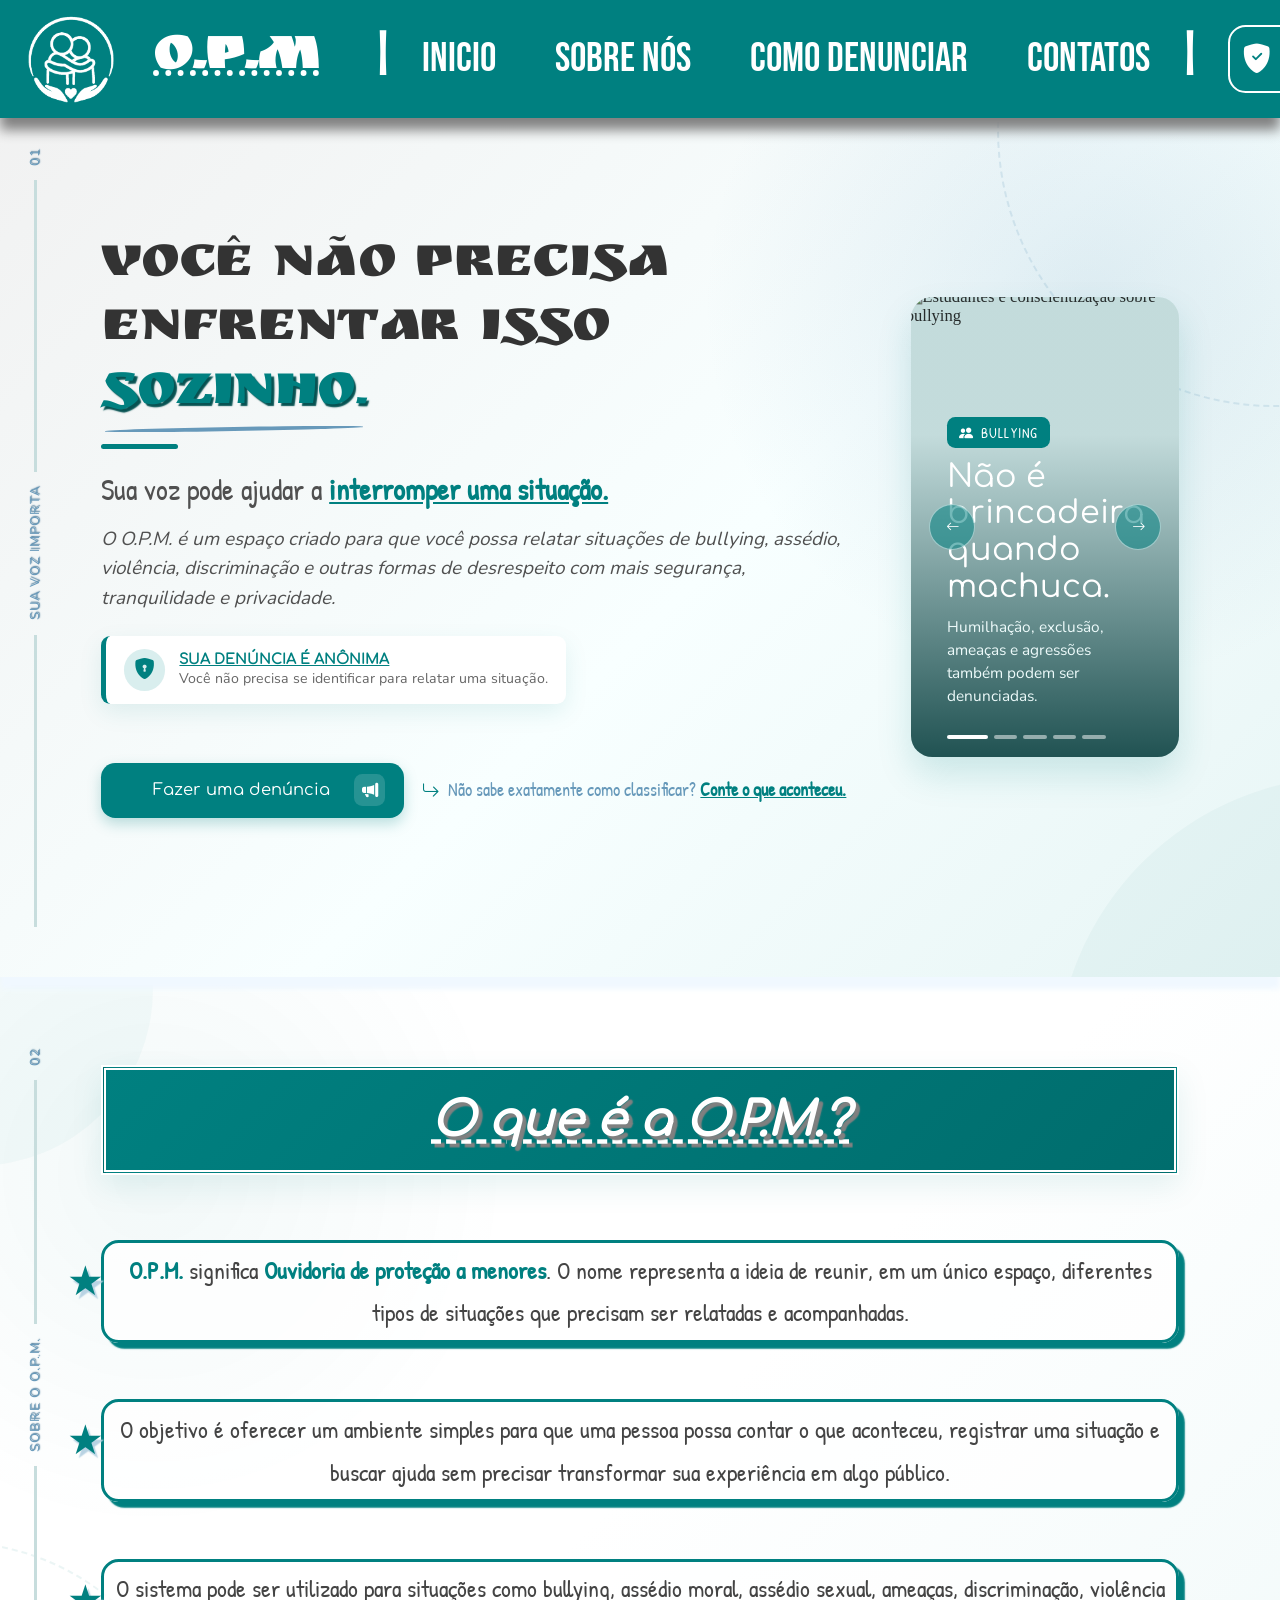
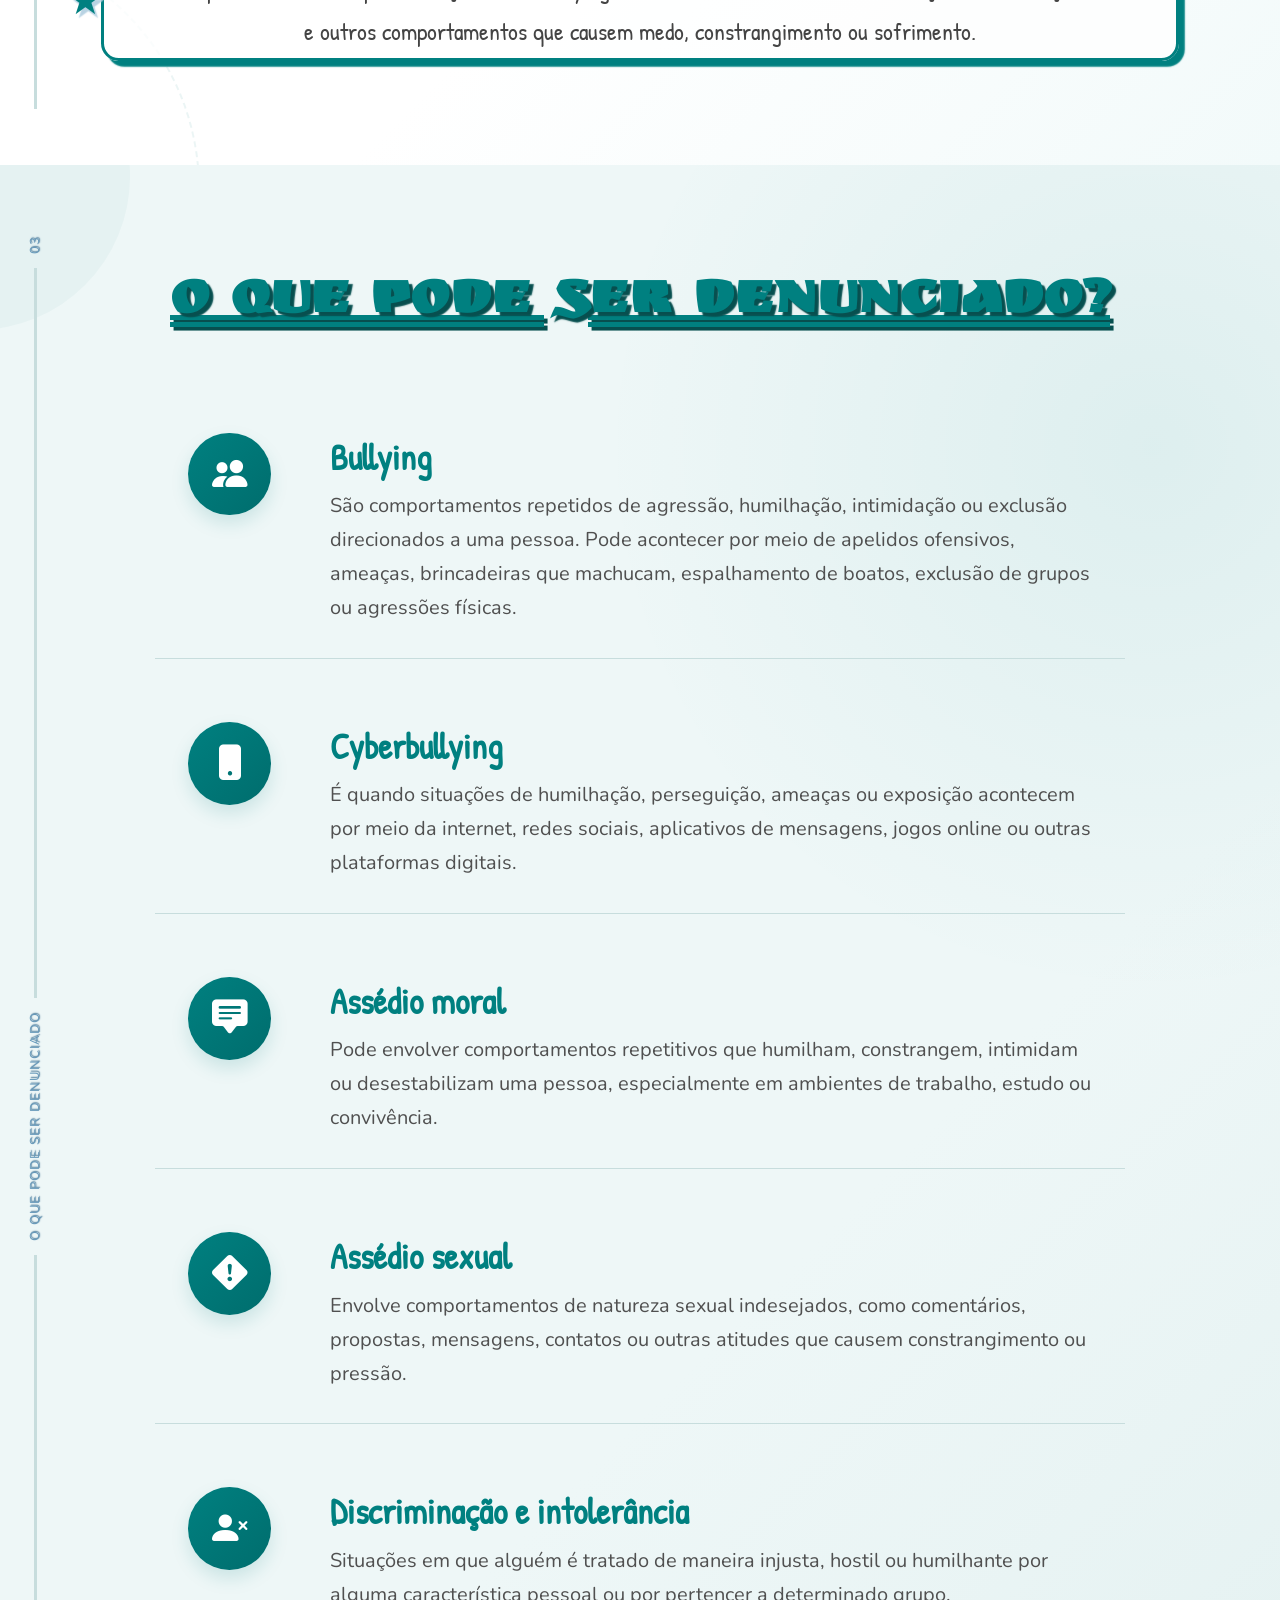
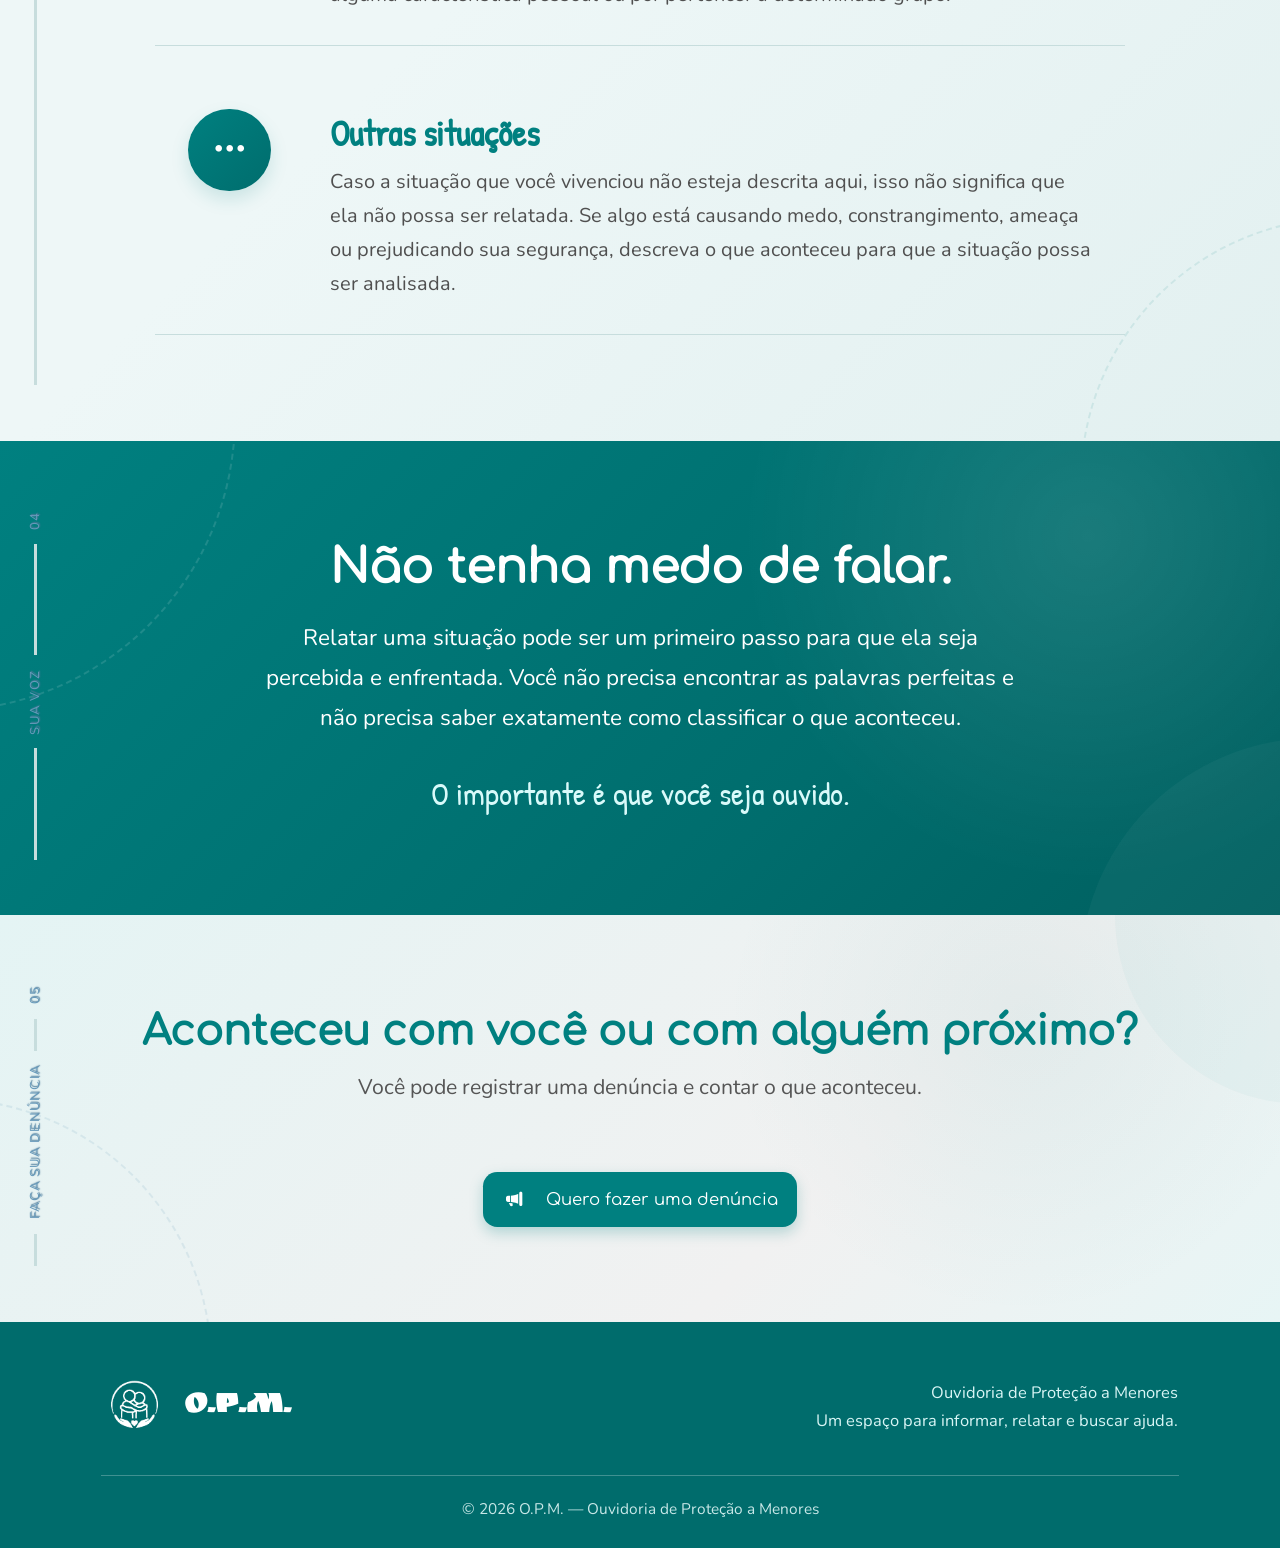
==== commit 3f3591f7: "arrumado alguns problemas" ====
--- a/bullying/index.html
+++ b/bullying/index.html
@@ -18,8 +18,8 @@
                 <img id="logo" src="assets/logo_branca.png" alt="logo">
             </div>
             <div id="nome_auxiliar">
-                <h1 id="nome">S.I.D.A</h1>
-                <p>Sistema Integrado de Denúncias Anônimas</p>
+                <h1 id="nome">O.P.M</h1>
+                <p>Ouvidoria de proteção a menores</p>
             </div>
             <div id="botoes_auxiliar">
                 <h1>|</h1>
@@ -70,7 +70,7 @@
                             </h1>
 
                             <p>
-                                O S.I.D.A. é um espaço criado para que você possa
+                                O O.P.M. é um espaço criado para que você possa
                                 relatar situações de bullying, assédio, violência,
                                 discriminação e outras formas de desrespeito com
                                 mais segurança, tranquilidade e privacidade.
@@ -342,7 +342,7 @@
                 <div class="linha_lateral secao_linha_02">
                     <span>02</span>
                     <div></div>
-                    <span>SOBRE O S.I.D.A.</span>
+                    <span>SOBRE O O.P.M.</span>
 
                     <div></div>
                 </div>
@@ -350,7 +350,7 @@
                 <div class="container">
 
                     <div class="titulo_secao">
-                        <h2>O que é S.I.D.A.?</h2>
+                        <h2>O que é a O.P.M.?</h2>
                     </div>
 
                     <div class="sida_conteudo">
@@ -358,8 +358,8 @@
                         <div class="sida_texto" >
 
                             <p class="animar-scroll">
-                                <strong>S.I.D.A.</strong> significa
-                                <strong>Sistema Integrado de Denúncias Anônimas</strong>.
+                                <strong>O.P.M.</strong> significa
+                                <strong>Ouvidoria de proteção a menores</strong>.
                                 O nome representa a ideia de reunir, em um único
                                 espaço, diferentes tipos de situações que precisam
                                 ser relatadas e acompanhadas.
@@ -628,7 +628,7 @@
 
                     <div class="sobre_tag">
                         <span></span>
-                        A EQUIPE POR TRÁS DO S.I.D.A.
+                        A EQUIPE POR TRÁS DA O.P.M.
                         <span></span>
                     </div>
 
@@ -646,7 +646,7 @@
                     </p>
 
                     <p class="sobre_texto_corpo">
-                        A equipe S.I.D.A. é um grupo dedicado ao combate ao bullying,
+                        A equipe O.P.M. é um grupo dedicado ao combate ao bullying,
                         assédio, discriminação e outras formas de violência, buscando
                         proporcionar um espaço seguro, acolhedor e anônimo para que
                         qualquer pessoa possa denunciar essas situações e buscar ajuda.
@@ -690,10 +690,10 @@
 
                 <div class="container">
 
-                    <h2>Por que criamos o S.I.D.A.?</h2>
+                    <h2>Por que criamos a O.P.M.?</h2>
 
                     <p>
-                        Criamos o S.I.D.A. com o objetivo de oferecer um espaço seguro e
+                        Criamos a O.P.M. com o objetivo de oferecer um espaço seguro e
                         acessível para pessoas que enfrentam ou presenciam situações de
                         bullying, assédio, discriminação e outras formas de violência.
                         Acreditamos que ninguém deve passar por essas situações em
@@ -729,7 +729,7 @@
 
                     <div class="sobre_titulo">
                         <small>Passo a passo</small>
-                        <h2>Como funciona o S.I.D.A.?</h2>
+                        <h2>Como funciona a O.P.M.?</h2>
                         <p>
                             O sistema foi pensado para ser simples, direto e seguro
                             do início ao fim.
@@ -842,7 +842,7 @@
             <div class="denuncia_linha_lateral">
                 <span>PASSO A PASSO</span>
                 <div></div>
-                <span>S.I.D.A.</span>
+                <span>O.P.M.</span>
             </div>
 
             <div class="denuncia_fundo_numero">?</div>
@@ -865,8 +865,8 @@
 
                     <p class="denuncia_subtitulo">
                         Preparamos um passo a passo para você saber exatamente o que
-                        esperar ao relatar uma situação pelo S.I.D.A. — do primeiro
-                        clique até o encaminhamento do seu caso.
+                        esperar ao relatar uma situação pela O.P.M: do primeiro
+                        clique até o encaminhamento do seu caso!
                     </p>
 
                     <div class="denuncia_privacidade">
@@ -1086,7 +1086,7 @@
                     </h2>
 
                     <p class="contatos_subtitulo">
-                        Além do S.I.D.A., existem serviços públicos gratuitos
+                        Além da O.P.M., existem serviços públicos gratuitos
                         e sigilosos para diferentes tipos de situação, do
                         acolhimento e orientação até casos mais graves. Guarde
                         estes contatos: eles podem fazer diferença para você
@@ -1209,14 +1209,14 @@
 
                     <img src="assets/logo_branca.png" alt="Logo S.I.D.A.">
 
-                    <h3>S.I.D.A.</h3>
+                    <h3>O.P.M.</h3>
 
                 </div>
 
                 <div class="footer_info">
 
                     <p>
-                        Sistema Integrado de Denúncias Anônimas
+                        Ouvidoria de Proteção a Menores
                     </p>
 
                     <p>
@@ -1230,7 +1230,7 @@
             <div class="footer_linha"></div>
 
             <p class="copyright">
-                © 2026 S.I.D.A. — Sistema Integrado de Denúncias Anônimas
+                © 2026 O.P.M. — Ouvidoria de Proteção a Menores
             </p>
 
         </footer>
--- a/bullying/style.css
+++ b/bullying/style.css
@@ -256,7 +256,7 @@
 }
     
 .aviso_anonimato strong {
-    font-family: "comfortaa";
+    font-family: comfortaa;
     /* font-size: calc(0.44vw + 0.95vh); */
     font-size:calc(0.44vw + 0.95vh);
     color: #008080;
@@ -264,7 +264,7 @@
 }
     
 .aviso_anonimato span {
-    font-family: "nunito";
+    font-family: nunito;
     /* font-size: calc(0.44vw + 0.95vh); */
     font-size:calc(0.44vw + 0.95vh);
     color: #666;
@@ -292,7 +292,7 @@
     border-radius: calc(0.44vw + 0.95vh);
     background: #008080;
     color: white;
-    font-family: "comfortaa";
+    font-family: comfortaa;
     /* font-size: calc(0.51vw + 1.11vh); */
     font-size:calc(0.5vw + 1.11vh);
     cursor: pointer;
@@ -379,7 +379,7 @@
     
     
 #o_que_e h2 {
-    font-family: "comfortaa";
+    font-family: comfortaa;
     background: linear-gradient(135deg, #008080 0%, #006d6d 100%);
     /* padding: calc(0.73vw + 1.58vh); */
     padding:calc(0.73vw + 1.58vh);
@@ -417,7 +417,7 @@
 }
     
 .sida_nome h3 {
-    font-family: "ruslan";
+    font-family: ruslan;
     /* font-size: calc(2.38vw + 5.13vh); */
     font-size:calc(2.38vw + 5.14vh);
     color: #008080;
@@ -425,7 +425,7 @@
 }
     
 .sida_nome span {
-    font-family: "patrick";
+    font-family: patrick;
     /* font-size: calc(0.77vw + 1.66vh); */
     font-size:calc(0.77vw + 1.66vh);
     color: #555;
@@ -549,7 +549,7 @@
 }
 
 .assunto h3 {
-    font-family: "patrick";
+    font-family: patrick;
     /* font-size: calc(1.1vw + 2.37vh); */
     font-size:calc(1.1vw + 2.37vh);
     color: #008080;
@@ -559,7 +559,7 @@
 }
     
 .assunto p {
-    font-family: "nunito";
+    font-family: nunito;
     /* font-size: calc(0.62vw + 1.34vh); */
     font-size:calc(0.62vw + 1.34vh);
     line-height: 1.7;
@@ -607,7 +607,7 @@
 }
 
 #sua_voz h2 {
-    font-family: "comfortaa";
+    font-family: comfortaa;
     /* font-size: calc(1.46vw + 3.16vh); */
     font-size:calc(1.46vw + 3.16vh);
     /* margin-bottom: calc(0.73vw + 1.58vh); */
@@ -619,7 +619,7 @@
     width:calc(29.28vw + 63.19vh); */
     width:58.57vw;
     margin: auto;
-    font-family: "nunito";
+    font-family: nunito;
     /* font-size: calc(0.7vw + 1.5vh); */
     font-size:calc(0.7vw + 1.5vh);
     line-height: 1.8;
@@ -628,7 +628,7 @@
 .frase_destaque {
     /* margin-top: calc(1.02vw + 2.21vh); */
     margin-top:calc(1.02vw + 2.21vh);
-    font-family: "patrick";
+    font-family: patrick;
     /* font-size: calc(0.99vw + 2.13vh); */
     font-size:calc(0.99vw + 2.13vh);
     color: #d9fafa;
@@ -670,7 +670,7 @@
 }
 
 #final_inicio h2 {
-    font-family: "comfortaa";
+    font-family: comfortaa;
     color: #008080;
     /* font-size: calc(1.28vw + 2.76vh); */
     font-size:calc(1.28vw + 2.77vh);
@@ -679,7 +679,7 @@
 }
 
 #final_inicio p {
-    font-family: "nunito";
+    font-family: nunito;
     /* font-size: calc(0.66vw + 1.42vh); */
     font-size:calc(0.66vw + 1.42vh);
     color: #555;
@@ -766,7 +766,7 @@
 }
     
 .footer_logo h3 {
-    font-family: "ruslan";
+    font-family: ruslan;
     /* font-size: calc(1.1vw + 2.37vh); */
     font-size:calc(1.1vw + 2.37vh);
 }
@@ -776,7 +776,7 @@
 }
     
 .footer_info p {
-    font-family: "nunito";
+    font-family: nunito;
     /* font-size: calc(0.51vw + 1.11vh); */
     font-size:calc(0.51vw + 1.11vh);
     line-height: 1.7;
@@ -795,7 +795,7 @@
     
 .copyright {
     text-align: center;
-    font-family: "nunito";
+    font-family: nunito;
     /* font-size: calc(0.48vw + 1.03vh); */
     font-size:calc(0.48vw + 1.03vh);
     color: #c7e7e7;
@@ -884,7 +884,7 @@
     gap:calc(0.51vw + 1.11vh);
     /* margin-bottom: calc(0.95vw + 2.05vh); */
     margin-bottom:calc(0.95vw + 2.05vh);
-    font-family: "comfortaa";
+    font-family: comfortaa;
     /* font-size: calc(0.4vw + 0.87vh); */
     font-size:calc(0.4vw + 0.87vh);
     letter-spacing: calc(0.11vw + 0.24vh);
@@ -900,7 +900,7 @@
 }
     
 .sobre_manifesto_titulo {
-    font-family: "comfortaa";
+    font-family: comfortaa;
     font-weight: 700;
     /* font-size: calc(1.68vw + 3.63vh); */
     font-size:calc(1.68vw + 3.64vh);
@@ -920,7 +920,7 @@
 }
     
 .sobre_assinatura {
-    font-family: "handlee";
+    font-family: handlee;
     font-size: calc(0.81vw + 1.74vh);
     font-size:calc(0.8vw + 1.74vh);
     color:white;
@@ -958,7 +958,7 @@
     display: flex;
     align-items: center;
     gap: calc(0.33vw + 0.71vh);
-    font-family: "comfortaa";
+    font-family: comfortaa;
     font-size: calc(0.48vw + 1.03vh);
     letter-spacing: calc(0.02vw + 0.04vh);
     color: #008080;
@@ -1004,7 +1004,7 @@
 }
     
 #sobre_motivo h2 {
-    font-family: "comfortaa";
+    font-family: comfortaa;
     font-size: calc(1.32vw + 2.84vh);
     margin-bottom: calc(0.81vw + 1.74vh);
     text-shadow:calc(0.11vw + 0.24vh) calc(0.11vw + 0.24vh) calc(0.04vw + 0.08vh) white;
@@ -1014,7 +1014,7 @@
 #sobre_motivo p {
     width: min(calc(28.55vw + 61.61vh), 90%);
     margin: 0 auto calc(0.59vw + 1.26vh);
-    font-family: "nunito";
+    font-family: nunito;
     font-size: calc(0.62vw + 1.34vh);
     line-height: 1.8;
 }
@@ -1023,7 +1023,7 @@
     width: min(calc(27.82vw + 60.03vh), 90%);
     margin: calc(1.1vw + 2.37vh) auto 0;
     padding: calc(0.73vw + 1.58vh) calc(0.95vw + 2.05vh);
-    font-family: "patrick";
+    font-family: patrick;
     font-size: calc(0.81vw + 1.74vh);
     line-height: 1.5;
     color: #d9fafa;
@@ -1053,7 +1053,7 @@
 }
     
 .sobre_titulo small {
-    font-family: "patrick";
+    font-family: patrick;
     font-size: calc(0.55vw + 1.18vh);
     letter-spacing: calc(0.04vw + 0.08vh);
     color: #6799ba;
@@ -1062,7 +1062,7 @@
     
 .sobre_titulo h2 {
     margin-top: calc(0.22vw + 0.47vh);
-    font-family: "comfortaa";
+    font-family: comfortaa;
     font-size: calc(1.24vw + 2.69vh);
     color: #008080;
     text-decoration:underline;
@@ -1072,7 +1072,7 @@
 .sobre_titulo p {
     max-width: calc(22.69vw + 48.97vh);
     margin: calc(0.51vw + 1.11vh) auto 0;
-    font-family: "nunito";
+    font-family: nunito;
     font-size: calc(0.59vw + 1.26vh);
     line-height: 1.7;
     color: #555;
@@ -1112,7 +1112,7 @@
     background: white;
     border: calc(0.07vw + 0.16vh) solid #008080;
     color: #008080;
-    font-family: "comfortaa";
+    font-family: comfortaa;
     font-size: calc(0.55vw + 1.18vh);
     position: relative;
     z-index: 2;
@@ -1126,7 +1126,7 @@
 }
     
 .sobre_etapa h3 {
-    font-family: "patrick";
+    font-family: patrick;
     font-size: calc(0.81vw + 1.74vh);
     color: #008080;
     margin-bottom: calc(0.29vw + 0.63vh);
@@ -1157,7 +1157,7 @@
 }
 
 .sobre_valores_titulo span {
-    font-family: "patrick";
+    font-family: patrick;
     font-size: calc(0.73vw + 1.58vh);
     letter-spacing: calc(0.07vw + 0.16vh);
     color: #6799ba;
@@ -1213,7 +1213,7 @@
 }
 
 .sobre_final_texto h2 {
-    font-family: "comfortaa";
+    font-family: comfortaa;
     color: #008080;
     font-size: calc(0.95vw + 2.05vh);
     margin-bottom: calc(0.29vw + 0.63vh);
@@ -1223,7 +1223,7 @@
 }
 
 .sobre_final_texto p {
-    font-family: "nunito";
+    font-family: nunito;
     font-size: calc(0.66vw + 1.42vh);
     width:calc(29.28vw + 63.19vh);
     text-align:center;
@@ -1241,7 +1241,7 @@
     border-radius: calc(0.44vw + 0.95vh);
     background: #008080;
     color: white;
-    font-family: "comfortaa";
+    font-family: comfortaa;
     font-size: calc(0.51vw + 1.11vh);
     cursor: pointer;
     box-shadow: 0 calc(0.18vw + 0.39vh) calc(0.44vw + 0.95vh) rgba(0, 128, 128, 0.25);
@@ -1267,7 +1267,7 @@
     display: flex;
     align-items: center;
     gap: calc(0.37vw + 0.79vh);
-    font-family: "comfortaa";
+    font-family: comfortaa;
     font-size: calc(0.55vw + 1.18vh);
     color: #008080;
     white-space: nowrap;
@@ -1307,7 +1307,7 @@
 }
 
 .sobre_final_texto h2 {
-    font-family: "comfortaa";
+    font-family: comfortaa;
     color: #008080;
     
     font-size: calc(0.95vw + 2.05vh);
@@ -1318,7 +1318,7 @@
 }
 
 .sobre_final_texto p {
-    font-family: "nunito";
+    font-family: nunito;
     font-size: calc(0.66vw + 1.42vh);
     width:calc(29.28vw + 63.19vh);
     /* width:200px; */
@@ -1337,7 +1337,7 @@
     border-radius: calc(0.44vw + 0.95vh);
     background: #008080;
     color: white;
-    font-family: "comfortaa";
+    font-family: comfortaa;
     font-size: calc(0.51vw + 1.11vh);
     cursor: pointer;
     box-shadow: 0 calc(0.18vw + 0.39vh) calc(0.44vw + 0.95vh) rgba(0, 128, 128, 0.25);
@@ -1362,7 +1362,7 @@
     position: absolute;
     right: 4%;
     top: calc(1.46vw + 3.16vh);
-    font-family: "ruslan";
+    font-family: ruslan;
     font-size: calc(9.52vw + 20.54vh);
     color: rgba(0, 128, 128, 0.04);
     user-select: none;
@@ -1402,7 +1402,7 @@
     justify-content: center;
     gap: calc(0.51vw + 1.11vh);
     margin-bottom: calc(0.81vw + 1.74vh);
-    font-family: "comfortaa";
+    font-family: comfortaa;
     font-size: calc(0.4vw + 0.87vh);
     letter-spacing: calc(0.11vw + 0.24vh);
     color: #6799ba;
@@ -1415,7 +1415,7 @@
 }
 
 .denuncia_titulo {
-    font-family: "comfortaa";
+    font-family: comfortaa;
     font-weight: 700;
     font-size: calc(1.54vw + 3.32vh);
     line-height: 1.35;
@@ -1444,7 +1444,7 @@
 }
 
 .denuncia_subtitulo {
-    font-family: "nunito";
+    font-family: nunito;
     font-size: calc(0.62vw + 1.34vh);
     line-height: 1.8;
     color: #555;
@@ -1470,14 +1470,14 @@
 }
 
 .denuncia_privacidade span {
-    font-family: "nunito";
+    font-family: nunito;
     font-size: calc(0.51vw + 1.11vh);
     line-height: 1.6;
     color: #555;
 }
 
 .denuncia_privacidade strong {
-    font-family: "comfortaa";
+    font-family: comfortaa;
     color: #008080;
 }
 
@@ -1531,7 +1531,7 @@
 }
 
 .denuncia_etapa_legenda {
-    font-family: "nunito";
+    font-family: nunito;
     font-size: calc(1.1vw + 2.37vh);
     letter-spacing: calc(0.02vw + 0.04vh);
     color: #6799ba;
@@ -1550,19 +1550,19 @@
     background: white;
     border: calc(0.07vw + 0.16vh) solid #008080;
     color: #008080;
-    font-family: "comfortaa";
+    font-family: comfortaa;
     font-size: calc(0.51vw + 1.11vh);
 }
 
 .denuncia_etapa_texto h3 {
-    font-family: "patrick";
+    font-family: patrick;
     font-size: calc(1.02vw + 2.21vh);
     color: #008080;
     margin-bottom: calc(0.37vw + 0.79vh);
 }
 
 .denuncia_etapa_texto p {
-    font-family: "nunito";
+    font-family: nunito;
     font-size: calc(0.59vw + 1.26vh);
     line-height: 1.75;
     color: #505050;
@@ -1586,7 +1586,7 @@
 }
 
 .denuncia_dicas_titulo h2 {
-    font-family: "comfortaa";
+    font-family: comfortaa;
     font-size: calc(1.17vw + 2.53vh);
     color: #008080;
     text-shadow: calc(0.11vw + 0.24vh) calc(0.11vw + 0.24vh) calc(0.04vw + 0.08vh) #b8d3e3;
@@ -1594,7 +1594,7 @@
 }
 
 .denuncia_dicas_titulo p {
-    font-family: "nunito";
+    font-family: nunito;
     font-size: calc(0.55vw + 1.18vh);
     line-height: 1.7;
     color: #555;
@@ -1643,7 +1643,7 @@
 }
 
 .denuncia_dica span {
-    font-family: "nunito";
+    font-family: nunito;
     font-size: calc(0.51vw + 1.11vh);
     line-height: 1.6;
     color:white;
@@ -1665,7 +1665,7 @@
 }
 
 .denuncia_final_texto h2 {
-    font-family: "comfortaa";
+    font-family: comfortaa;
     color: #008080;
     font-size: calc(1.02vw + 2.21vh);
     margin-bottom: calc(0.29vw + 0.63vh);
@@ -1674,7 +1674,7 @@
 }
 
 .denuncia_final_texto p {
-    font-family: "nunito";
+    font-family: nunito;
     font-size: calc(0.55vw + 1.18vh);
     color: #555;
 }
@@ -1691,7 +1691,7 @@
     border-radius: calc(0.44vw + 0.95vh);
     background: #008080;
     color: white;
-    font-family: "comfortaa";
+    font-family: comfortaa;
     font-size: calc(0.51vw + 1.11vh);
     cursor: pointer;
     box-shadow: 0 calc(0.18vw + 0.39vh) calc(0.44vw + 0.95vh) rgba(0, 128, 128, 0.25);
@@ -1701,6 +1701,176 @@
 .denuncia_botao:hover {
     background: #006d6d;
     transform: translateY(calc(-0.11vw - 0.24vh));
+}
+
+#contatos {
+    margin-top: calc(1.83vw + 3.95vh) !important;
+    width: 100%;
+    height: auto;
+    display: none;
+    flex-direction: column;
+    position: relative;
+    background: #ffffff;
+}
+
+#contatos_topo {
+    width: 100%;
+    height:auto;
+    padding: calc(5.12vw + 11.06vh) 0 calc(2.93vw + 6.32vh);
+    position: relative;
+    overflow: hidden;
+    background: linear-gradient(155deg, #102b2b 0%, #123434 45%, #0c2323 100%);
+}
+
+#contatos_topo::before{
+    content:"";
+    position:absolute;
+    background-image:linear-gradient(rgba(255, 255, 255, 0.035) calc(0.04vw + 0.08vh), transparent calc(0.04vw + 0.08vh)), linear-gradient(90deg, rgba(255, 255, 255, 0.035) calc(0.04vw + 0.08vh), transparent calc(0.04vw + 0.08vh)) !important;
+    background-size: calc(1.68vw + 3.63vh) calc(1.68vw + 3.63vh);
+    inset:0;
+}
+
+.contatos_fundo_numero {
+    position: absolute;
+    right: 6%;
+    top: calc(1.46vw + 3.16vh);
+    font-size: calc(9.52vw + 20.54vh);
+    color: rgba(234, 246, 246, 0.035);
+    user-select: none;
+    z-index: 0;
+    pointer-events: none;
+}
+
+.contatos_topo_conteudo {
+    position: relative;
+    z-index: 2;
+    max-width: calc(28.55vw + 61.61vh);
+    margin: 0 auto;
+    text-align: center;
+}
+
+.contatos_tag {
+    display: flex;
+    align-items: center;
+    justify-content: center;
+    gap: calc(0.51vw + 1.11vh);
+    margin-bottom: calc(0.95vw + 2.05vh);
+    font-family: comfortaa;
+    font-size: calc(0.4vw + 0.87vh);
+    letter-spacing: calc(0.11vw + 0.24vh);
+    color: #7fd9d9;
+}
+
+.contatos_tag span {
+    width: calc(1.24vw + 2.69vh);
+    height: calc(0.04vw + 0.08vh);
+    background: rgba(127, 217, 217, 0.5);
+}
+
+.contatos_titulo {
+    font-family: comfortaa;
+    font-weight: 700;
+    font-size: calc(1.54vw + 3.32vh);
+    line-height: 1.35;
+    color: #eaf6f6;
+    margin-bottom: calc(0.81vw + 1.74vh);
+}
+
+.contatos_titulo em {
+    font-style: normal;
+    color: #7fd9d9;
+}
+
+.contatos_subtitulo {
+    font-family: nunito;
+    font-size: calc(0.62vw + 1.34vh);
+    line-height: 1.8;
+    color: rgba(234, 246, 246, 0.75);
+}
+
+#contatos_numeros {
+    width: 100%;
+    padding: calc(2.93vw + 6.32vh) 0 calc(3.29vw + 7.11vh);
+    position: relative;
+}
+
+.contatos_numeros_cabecalho {
+    margin-bottom: calc(1.65vw + 3.55vh);
+}
+
+.contatos_numeros_cabecalho small {
+    font-family: patrick;
+    font-size: calc(0.59vw + 1.26vh);
+    letter-spacing: calc(0.02vw + 0.04vh);
+    color: #6799ba;
+    font-weight:bold;
+    display:none;
+    /* text-shadow: calc(0.04vw + 0.08vh) calc(0.04vw + 0.08vh) calc(0.04vw + 0.08vh) #5786a5; */
+}
+
+.contatos_numeros_cabecalho h3 {
+    margin-top: calc(0.22vw + 0.47vh);
+    font-family: comfortaa;
+    font-size: calc(1.1vw + 2.37vh);
+    color: #008080;
+    text-decoration:underline;
+    text-shadow: calc(0.07vw + 0.16vh) calc(0.07vw + 0.16vh) calc(0.04vw + 0.08vh) #074f4f;
+}
+
+.contatos_numeros_cabecalho p {
+    max-width: calc(20.5vw + 44.23vh);
+    margin-top: calc(0.59vw + 1.26vh);
+    font-family: nunito;
+    font-size: calc(0.55vw + 1.18vh);
+    line-height: 1.7;
+    color: #555;
+}
+
+#contatos_lista {
+    width: 100%;
+    display: flex;
+    flex-direction: column;
+}
+
+.contato_numero {
+    padding: calc(0.95vw + 2.05vh) 0;
+    border-bottom: calc(0.04vw + 0.08vh) solid #c7dddd;
+    display: grid;
+    grid-template-columns: calc(2.71vw + 5.85vh) 1fr;
+    gap: calc(0.95vw + 2.05vh);
+    align-items: center;
+}
+
+.contato_numero:last-child {
+    border-bottom: none;
+}
+
+.contato_numero_digito {
+    width: calc(2.42vw + 5.21vh);
+    height: calc(2.42vw + 5.21vh);
+    display: flex;
+    align-items: center;
+    justify-content: center;
+    border-radius: 50%;
+    background: linear-gradient(135deg, #008080 0%, #006d6d 100%);
+    color: white;
+    font-family: ruslan;
+    font-size: calc(0.62vw + 1.34vh);
+    box-shadow: 0 calc(0.26vw + 0.55vh) calc(0.55vw + 1.18vh) rgba(0, 128, 128, 0.15);
+}
+
+.contato_numero h4 {
+    font-family: patrick;
+    font-size: calc(0.88vw + 1.9vh);
+    color: #008080;
+    margin-bottom: calc(0.22vw + 0.47vh);
+}
+
+.contato_numero p {
+    font-family: nunito;
+    font-size: calc(0.55vw + 1.18vh);
+    line-height: 1.7;
+    color: #505050;
 }
 
 @media(orientation:portrait){
@@ -1842,19 +2012,6 @@
         gap:calc(4.17vw + 2.03vh);
     }
     
-    /* .assunto {
-        width: 90%;
-        height:fit-content;
-        display: flex;
-        flex-direction:column;
-        justify-content:center !important;
-        align-items:center !important;
-        text-align:center;
-        border:2px solid #008080;
-        border-radius:20px;
-        box-shadow:10px 10px 1px #008080;
-        
-    } */
 
     .assunto {
         padding: calc(1.02vw + 2.21vh) 0;
@@ -1881,11 +2038,13 @@
     }
 
     .sobre_titulo p{
-        margin-top:20px;
+        /* margin-top:20px; */
+        /* margin-top:calc(2.78vw + 1.35vh); */
+        margin-top:5.56vh;
     }
 
     .sobre_linha_tempo{
-           width:100%;
+        width:100%;
         height:fit-content;
         
         display:flex;
@@ -1893,6 +2052,16 @@
         justify-content:center;
     }
 
+    .sobre_etapa h3{
+        width:80px;
+        width:calc(9.09vw + 4.18vh);
+        
+    }
+
+    .sobre_etapa p{
+        display:none;
+    }
+
     .sobre_final_conteudo{
         flex-direction:column;
     }
@@ -1914,7 +2083,8 @@
         flex-direction:column-reverse;
         padding: calc(1.65vw + 3.55vh) 0;
         border-bottom: calc(0.04vw + 0.08vh) dashed #c7dddd;
-        gap:20px;
+        /* gap:20px; */
+        gap:calc(2.78vw + 1.35vh);
     }
 
     .denuncia_etapa_tag {
@@ -1926,7 +2096,8 @@
     }
 
     .denuncia_dica span{
-        width:200px;
+        /* width:200px; */
+        width:55.56vw;
     }
 
     .denuncia_dica:not(:last-child){
@@ -1938,7 +2109,13 @@
     }
 
     .denuncia_final_texto p{
-        margin-top:20px;
+        /* margin-top:20px; */
+        margin-top:5.56vh;
+        
+    }
+
+    .contatos_linha_lateral{
+        display:none;
     }
 }
 
@@ -1977,7 +2154,7 @@
     }
     
     #botoes_auxiliar h1 {
-        font-family: "ruslan";
+        font-family: ruslan;
         color: white;
         /* font-size: calc(1.83vw + 3.95vh); */
         font-size:calc(1.83vw + 3.95vh);
@@ -2339,7 +2516,7 @@
         border-radius: calc(0.26vw + 0.55vh);
         background: #008080;
         color: white;
-        font-family: "patrick";
+        font-family: patrick;
         /* font-size: calc(0.44vw + 0.95vh); */
         font-size:calc(0.44vw + 0.95vh);
         letter-spacing: calc(0.04vw + 0.08vh);
@@ -2347,7 +2524,7 @@
     
     .slide_conteudo h3 {
         /* max-width: calc(16.47vw + 35.55vh); */
-        font-family: "comfortaa";
+        font-family: comfortaa;
         /* font-size: calc(0.99vw + 2.13vh); */
         font-size:calc(0.99vw + 2.13vh);
         font-weight: normal;
@@ -2359,7 +2536,7 @@
     
     .slide_conteudo p {
         /* max-width: calc(16.11vw + 34.76vh); */
-        font-family: "nunito";
+        font-family: nunito;
         /* font-size: calc(0.48vw + 1.03vh); */
         font-size:calc(0.48vw + 1.03vh);
         line-height: 1.5;
@@ -2576,21 +2753,8 @@
         font-family: "patrick";
         font-size: calc(0.44vw + 0.95vh);
         letter-spacing: calc(0.02vw + 0.04vh);
-    }
-    
-    
-    
-    
-    #contatos {
-        margin-top: calc(1.83vw + 3.95vh) !important;
-        width: 100%;
-        height: auto;
-        display: none;
-        flex-direction: column;
-        position: relative;
-        background: #ffffff;
-    }
-    
+    } 
+
     .contatos_linha_lateral {
         position: absolute;
         left: calc(0.73vw + 1.58vh);
@@ -2621,167 +2785,6 @@
         margin: calc(0.44vw + 0.95vh) 0;
         background: rgba(234, 246, 246, 0.18);
     }
-    
-    #contatos_topo {
-        width: 100%;
-        padding: calc(5.12vw + 11.06vh) 0 calc(2.93vw + 6.32vh);
-        position: relative;
-        overflow: hidden;
-        background: linear-gradient(155deg, #102b2b 0%, #123434 45%, #0c2323 100%);
-    }
-    
-    #contatos_topo::before{
-        content:"";
-        position:absolute;
-        background-image:linear-gradient(rgba(255, 255, 255, 0.035) calc(0.04vw + 0.08vh), transparent calc(0.04vw + 0.08vh)), linear-gradient(90deg, rgba(255, 255, 255, 0.035) calc(0.04vw + 0.08vh), transparent calc(0.04vw + 0.08vh)) !important;
-        background-size: calc(1.68vw + 3.63vh) calc(1.68vw + 3.63vh);
-        inset:0;
-    }
-    
-    .contatos_fundo_numero {
-        position: absolute;
-        right: 6%;
-        top: calc(1.46vw + 3.16vh);
-        font-size: calc(9.52vw + 20.54vh);
-        color: rgba(234, 246, 246, 0.035);
-        user-select: none;
-        z-index: 0;
-        pointer-events: none;
-    }
-    
-    .contatos_topo_conteudo {
-        position: relative;
-        z-index: 2;
-        max-width: calc(28.55vw + 61.61vh);
-        margin: 0 auto;
-        text-align: center;
-    }
-    
-    .contatos_tag {
-        display: flex;
-        align-items: center;
-        justify-content: center;
-        gap: calc(0.51vw + 1.11vh);
-        margin-bottom: calc(0.95vw + 2.05vh);
-        font-family: "comfortaa";
-        font-size: calc(0.4vw + 0.87vh);
-        letter-spacing: calc(0.11vw + 0.24vh);
-        color: #7fd9d9;
-    }
-    
-    .contatos_tag span {
-        width: calc(1.24vw + 2.69vh);
-        height: calc(0.04vw + 0.08vh);
-        background: rgba(127, 217, 217, 0.5);
-    }
-    
-    .contatos_titulo {
-        font-family: "comfortaa";
-        font-weight: 700;
-        font-size: calc(1.54vw + 3.32vh);
-        line-height: 1.35;
-        color: #eaf6f6;
-        margin-bottom: calc(0.81vw + 1.74vh);
-    }
-    
-    .contatos_titulo em {
-        font-style: normal;
-        color: #7fd9d9;
-    }
-    
-    .contatos_subtitulo {
-        font-family: "nunito";
-        font-size: calc(0.62vw + 1.34vh);
-        line-height: 1.8;
-        color: rgba(234, 246, 246, 0.75);
-    }
-    
-    #contatos_numeros {
-        width: 100%;
-        padding: calc(2.93vw + 6.32vh) 0 calc(3.29vw + 7.11vh);
-        position: relative;
-    }
-    
-    .contatos_numeros_cabecalho {
-        margin-bottom: calc(1.65vw + 3.55vh);
-    }
-    
-    .contatos_numeros_cabecalho small {
-        font-family: "patrick";
-        font-size: calc(0.59vw + 1.26vh);
-        letter-spacing: calc(0.02vw + 0.04vh);
-        color: #6799ba;
-        font-weight:bold;
-        display:none;
-        /* text-shadow: calc(0.04vw + 0.08vh) calc(0.04vw + 0.08vh) calc(0.04vw + 0.08vh) #5786a5; */
-    }
-    
-    .contatos_numeros_cabecalho h3 {
-        margin-top: calc(0.22vw + 0.47vh);
-        font-family: "comfortaa";
-        font-size: calc(1.1vw + 2.37vh);
-        color: #008080;
-        text-decoration:underline;
-        text-shadow: calc(0.07vw + 0.16vh) calc(0.07vw + 0.16vh) calc(0.04vw + 0.08vh) #074f4f;
-    }
-    
-    .contatos_numeros_cabecalho p {
-        max-width: calc(20.5vw + 44.23vh);
-        margin-top: calc(0.59vw + 1.26vh);
-        font-family: "nunito";
-        font-size: calc(0.55vw + 1.18vh);
-        line-height: 1.7;
-        color: #555;
-    }
-    
-    #contatos_lista {
-        width: 100%;
-        display: flex;
-        flex-direction: column;
-    }
-    
-    .contato_numero {
-        padding: calc(0.95vw + 2.05vh) 0;
-        border-bottom: calc(0.04vw + 0.08vh) solid #c7dddd;
-        display: grid;
-        grid-template-columns: calc(2.71vw + 5.85vh) 1fr;
-        gap: calc(0.95vw + 2.05vh);
-        align-items: center;
-    }
-    
-    .contato_numero:last-child {
-        border-bottom: none;
-    }
-    
-    .contato_numero_digito {
-        width: calc(2.42vw + 5.21vh);
-        height: calc(2.42vw + 5.21vh);
-        display: flex;
-        align-items: center;
-        justify-content: center;
-        border-radius: 50%;
-        background: linear-gradient(135deg, #008080 0%, #006d6d 100%);
-        color: white;
-        font-family: "ruslan";
-        font-size: calc(0.62vw + 1.34vh);
-        box-shadow: 0 calc(0.26vw + 0.55vh) calc(0.55vw + 1.18vh) rgba(0, 128, 128, 0.15);
-    }
-    
-    .contato_numero h4 {
-        font-family: "patrick";
-        font-size: calc(0.88vw + 1.9vh);
-        color: #008080;
-        margin-bottom: calc(0.22vw + 0.47vh);
-    }
-    
-    .contato_numero p {
-        font-family: "nunito";
-        font-size: calc(0.55vw + 1.18vh);
-        line-height: 1.7;
-        color: #505050;
-    }
-
-
 }
 
 
